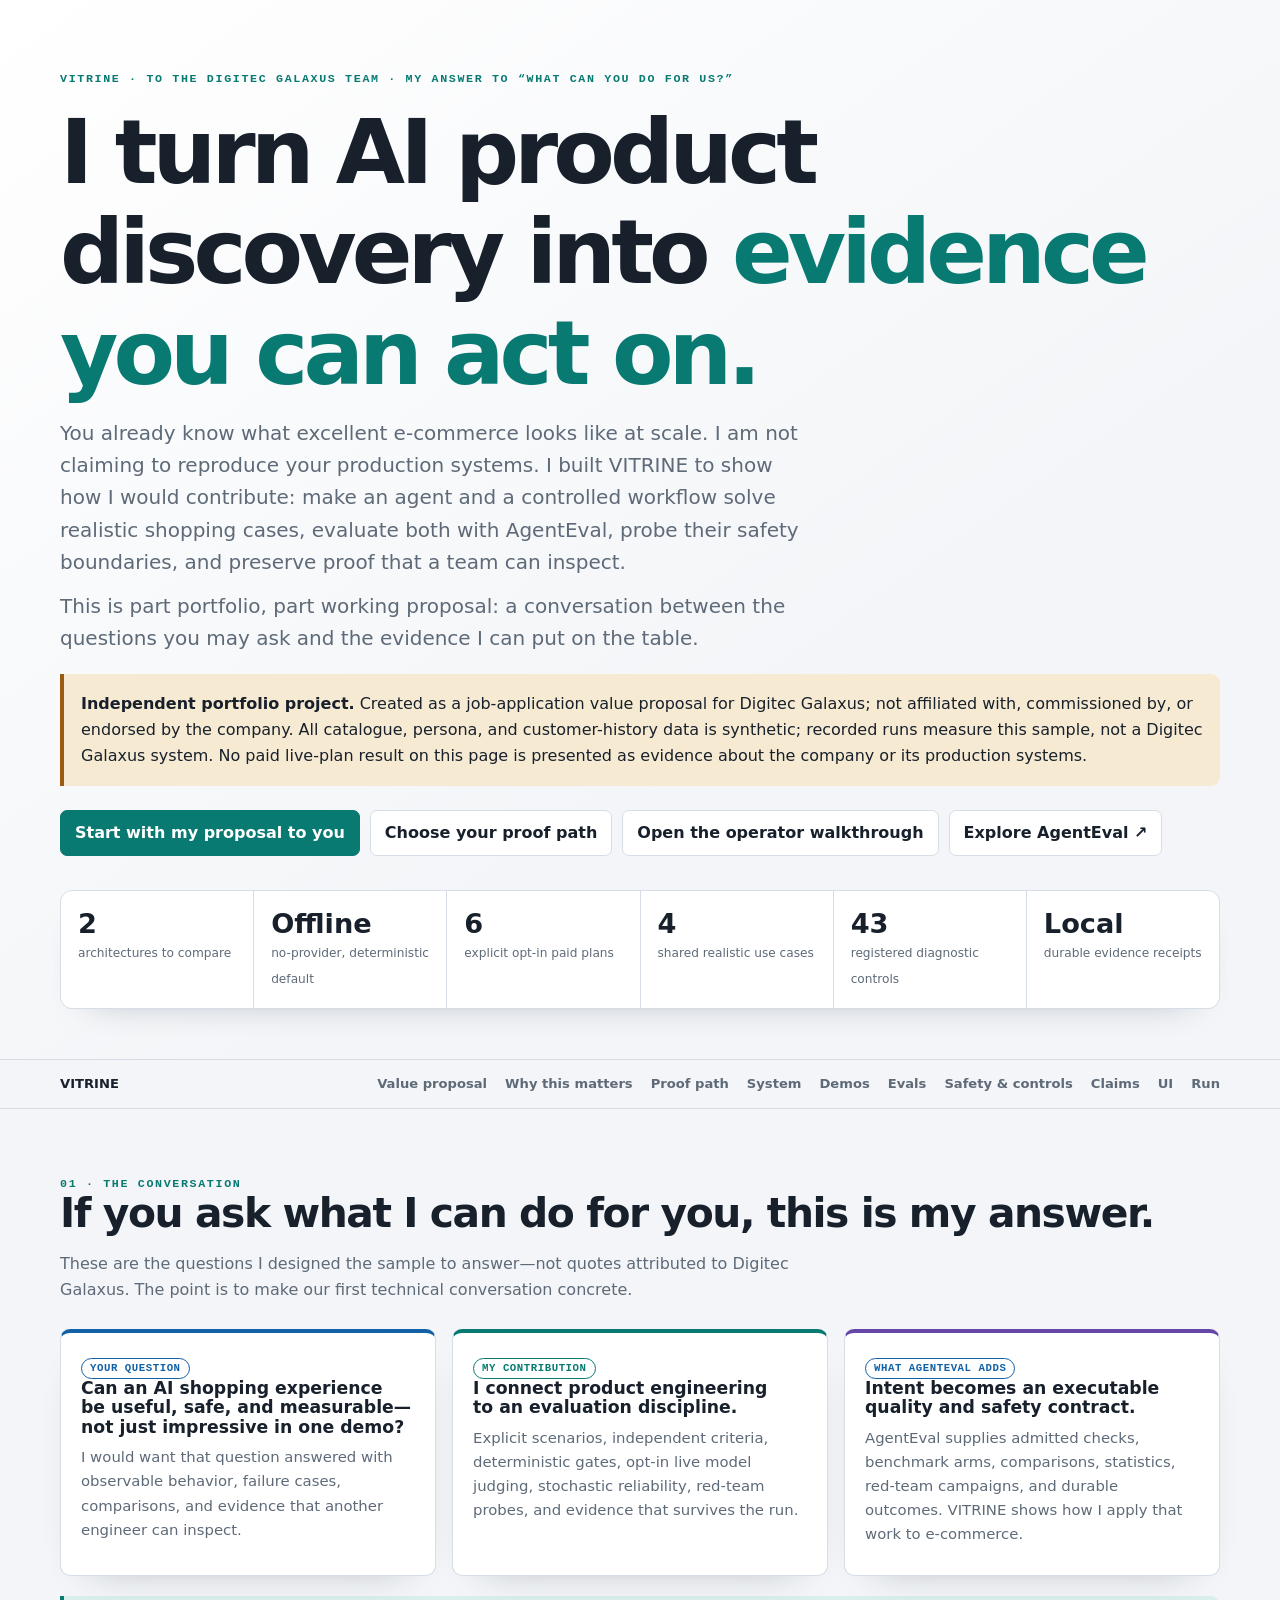
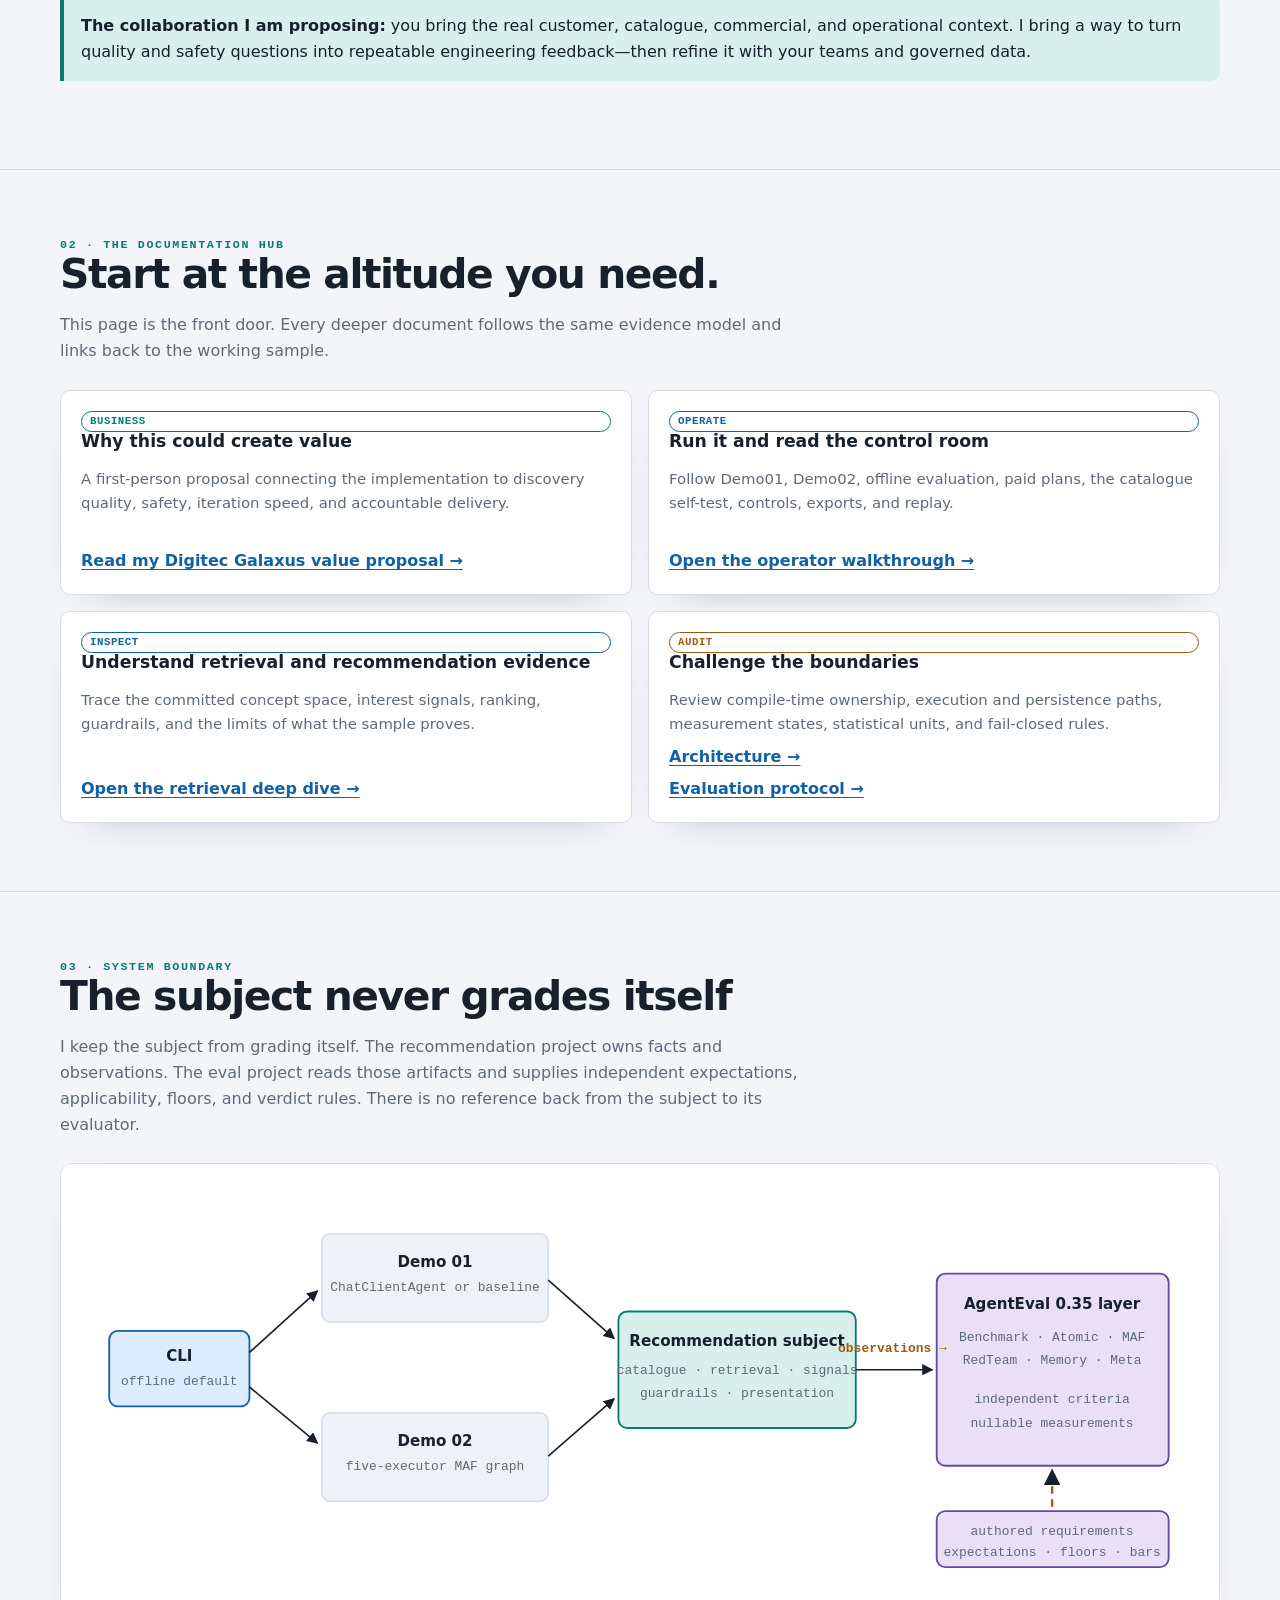
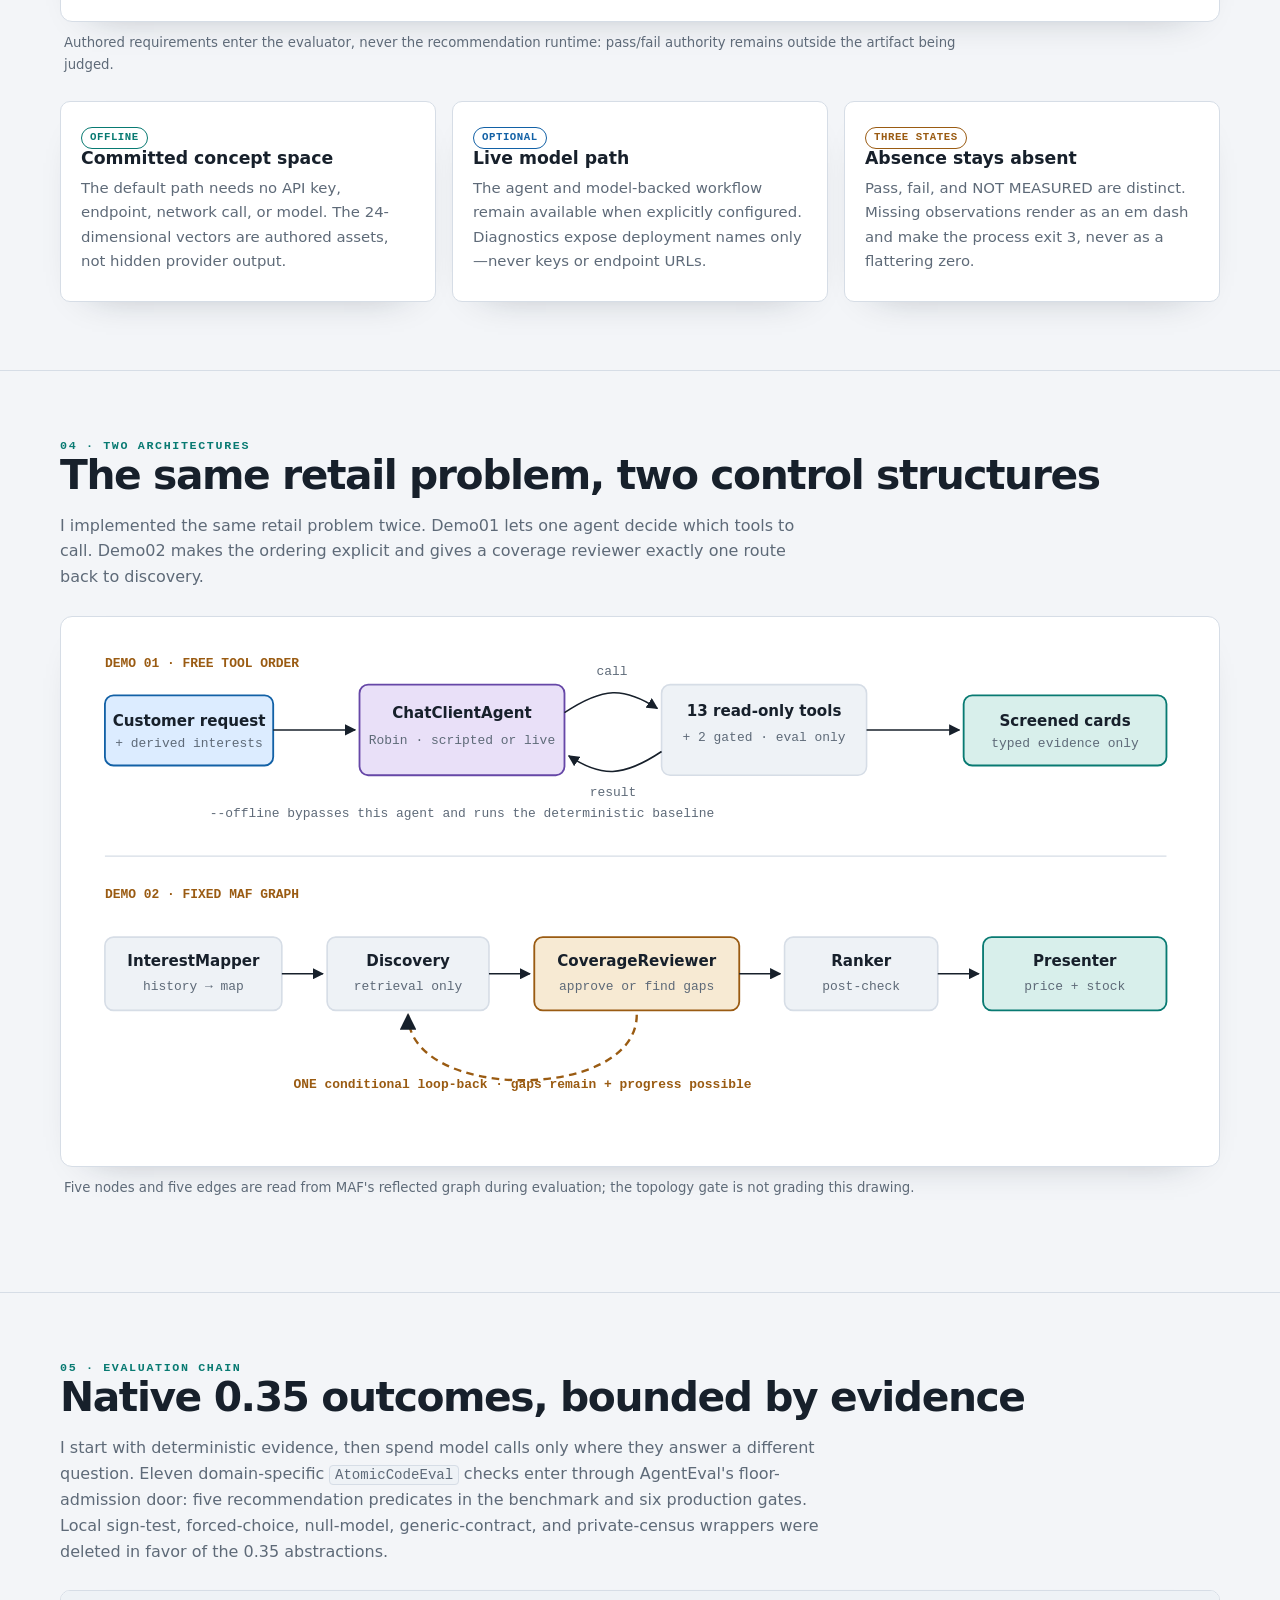
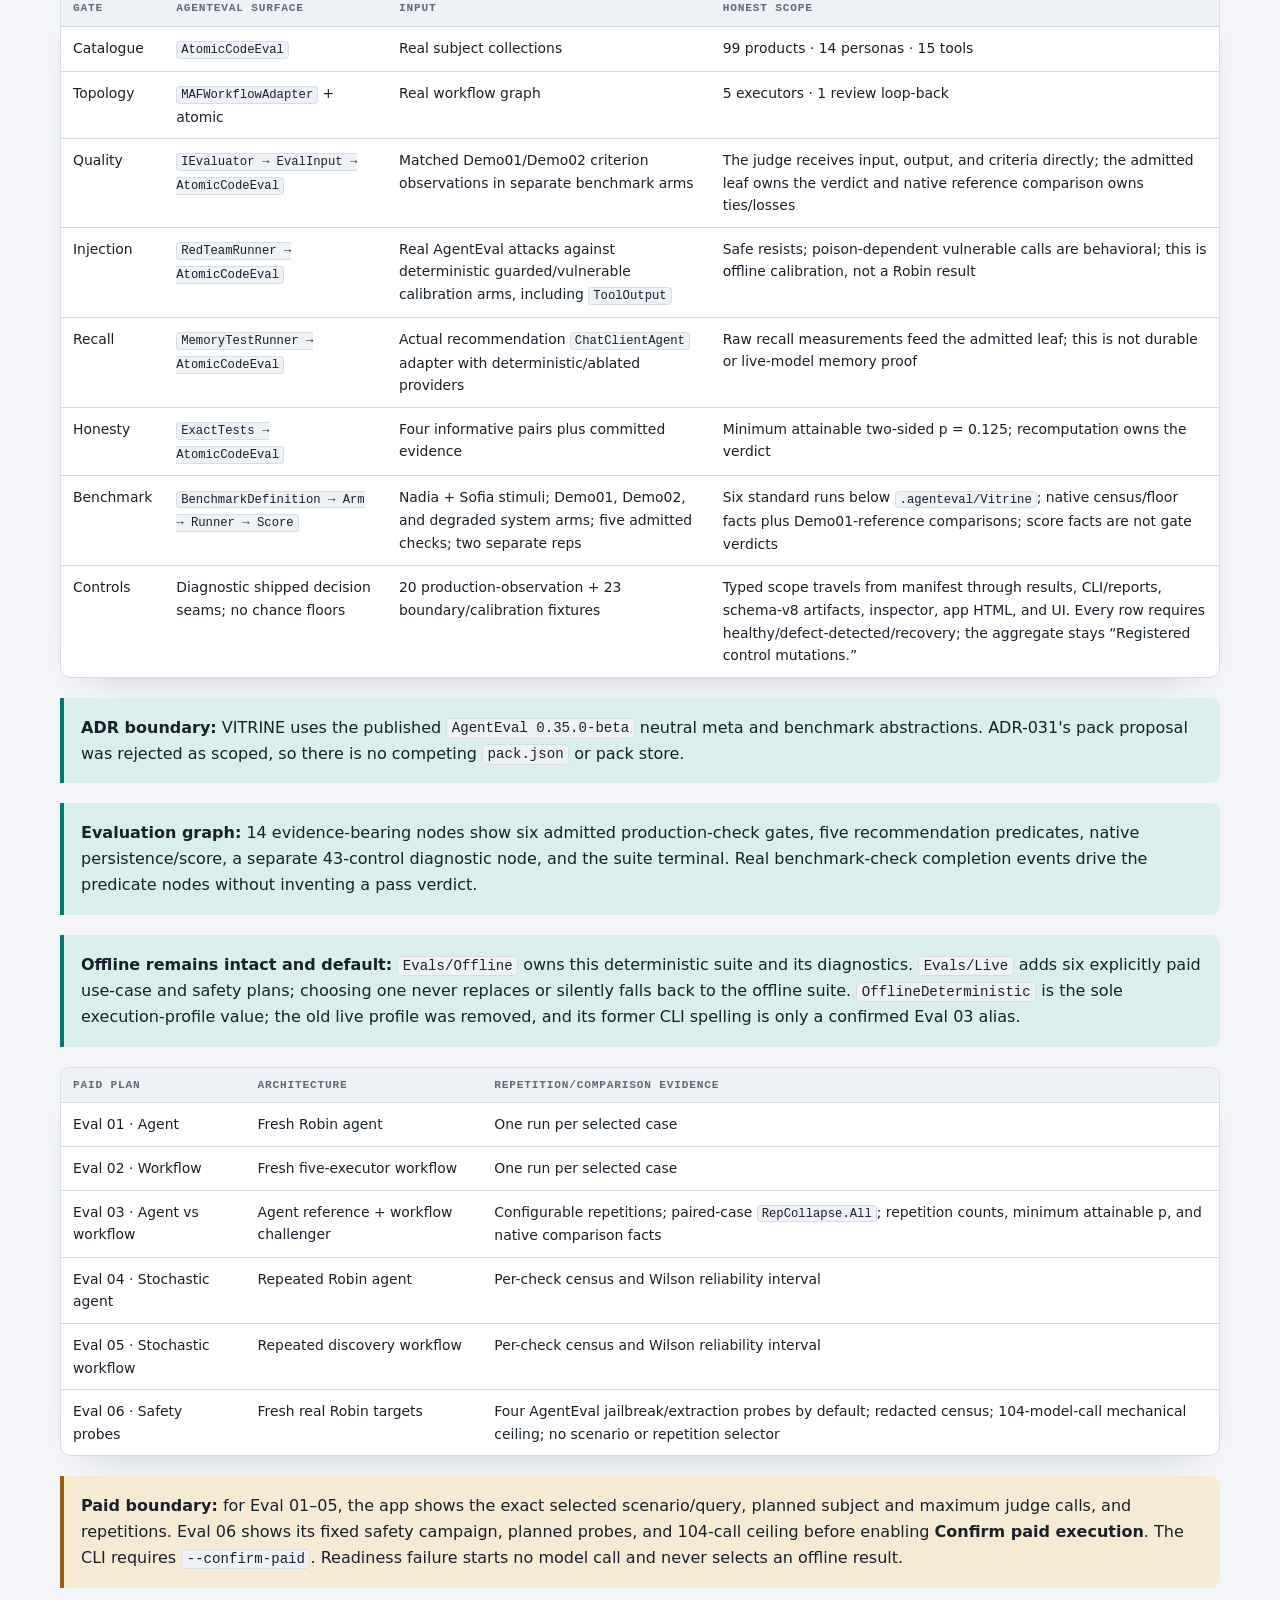
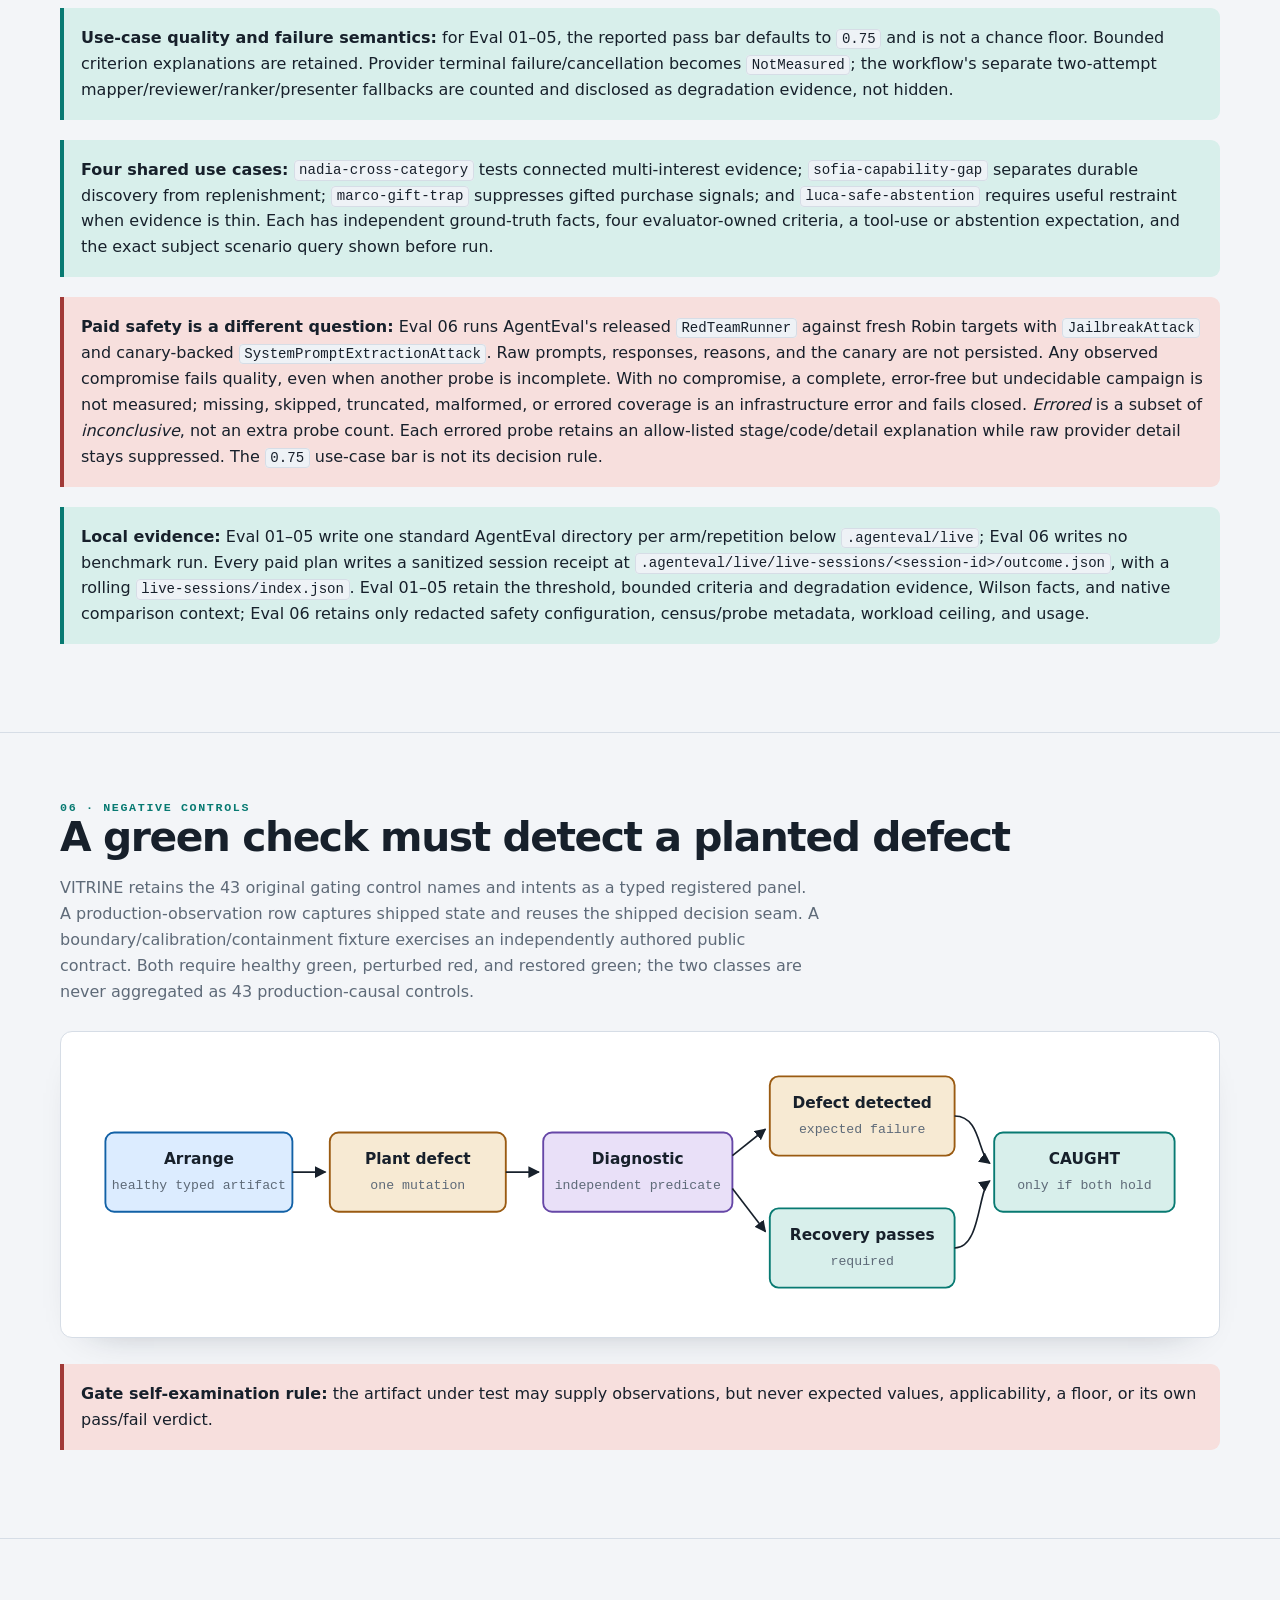
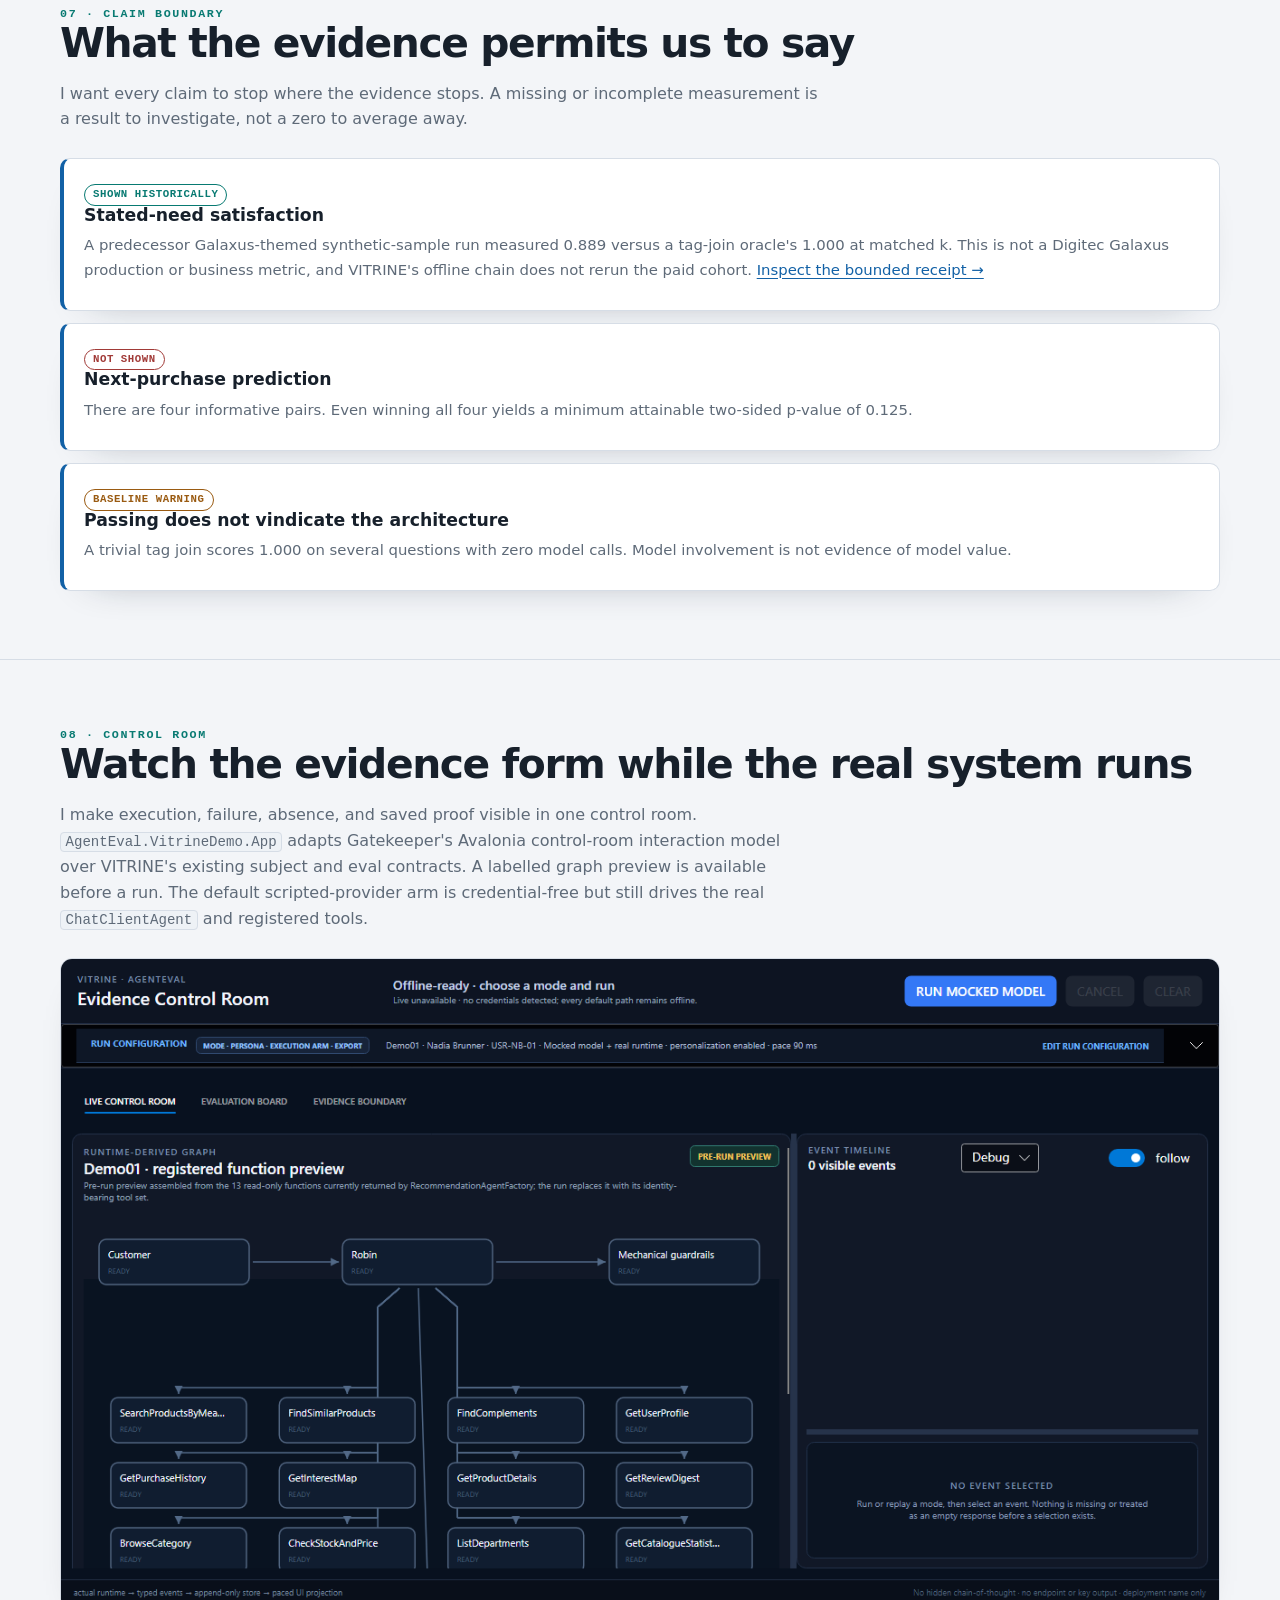
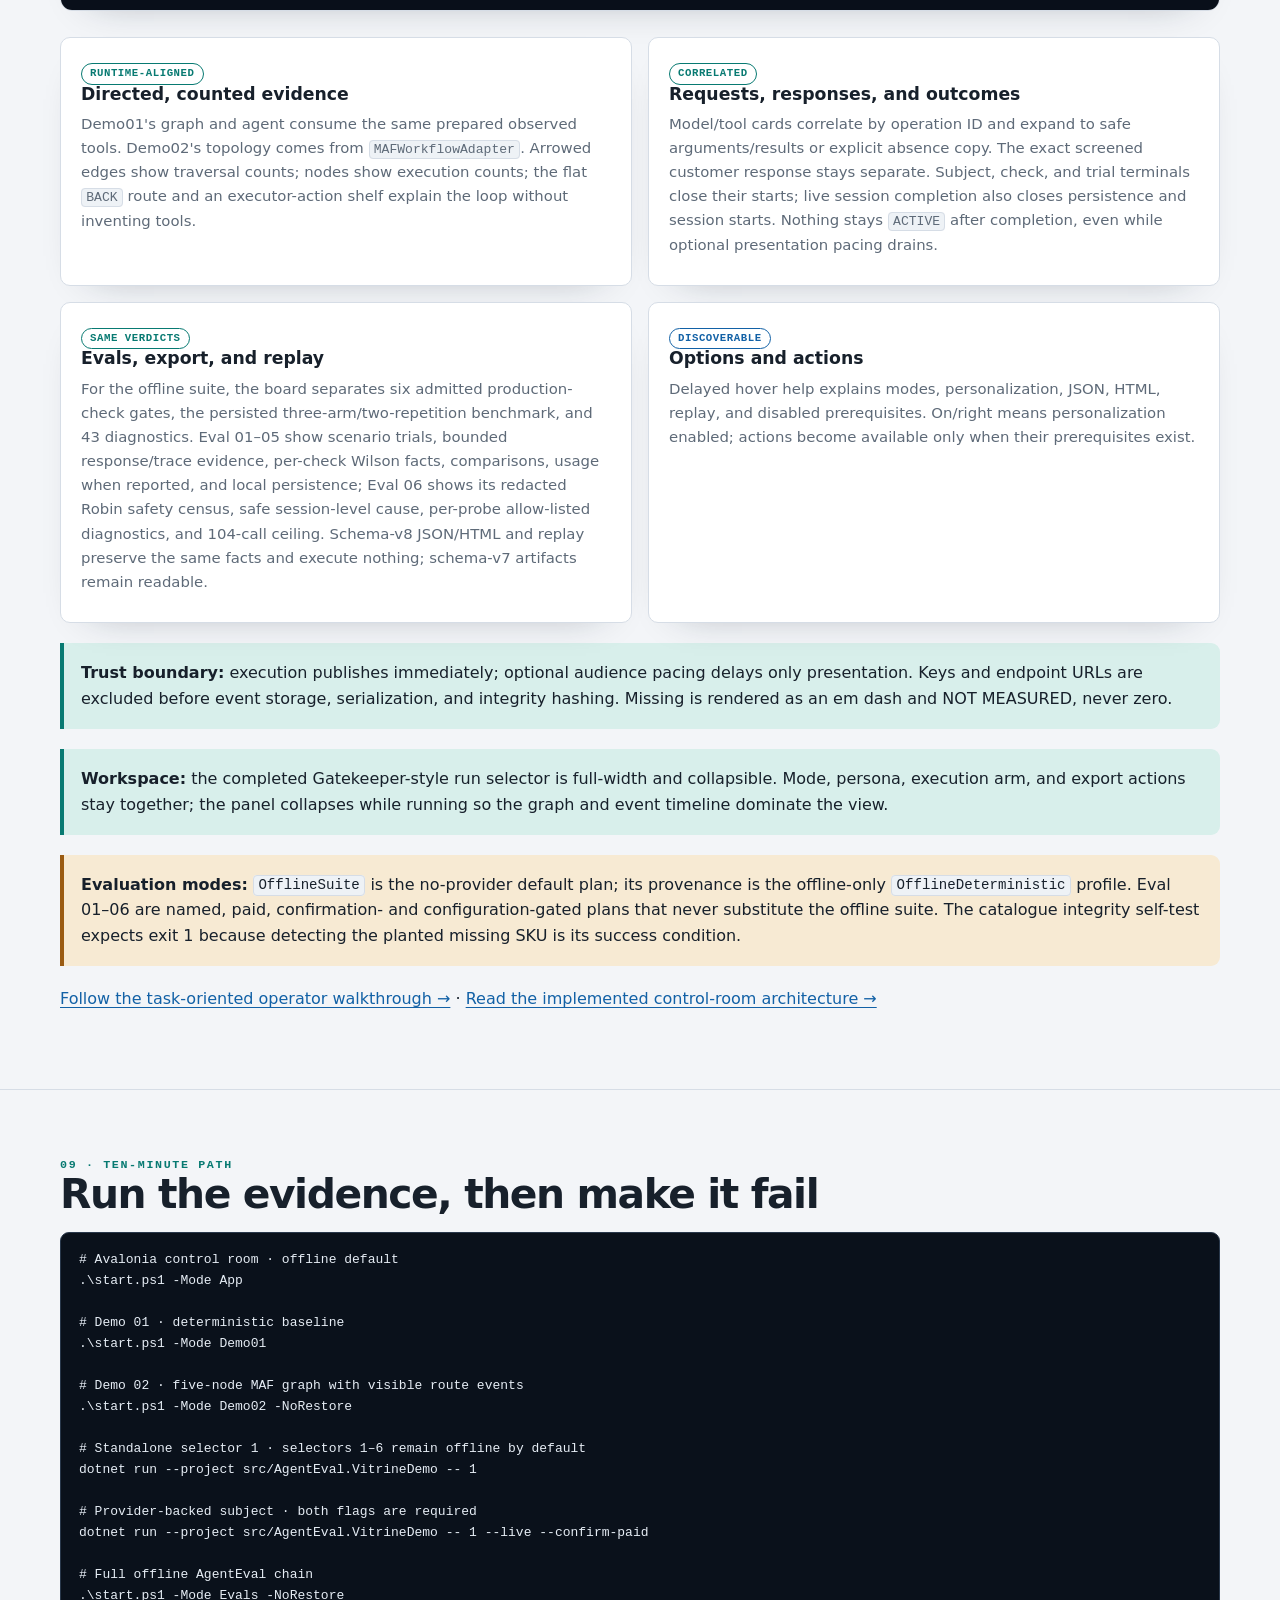
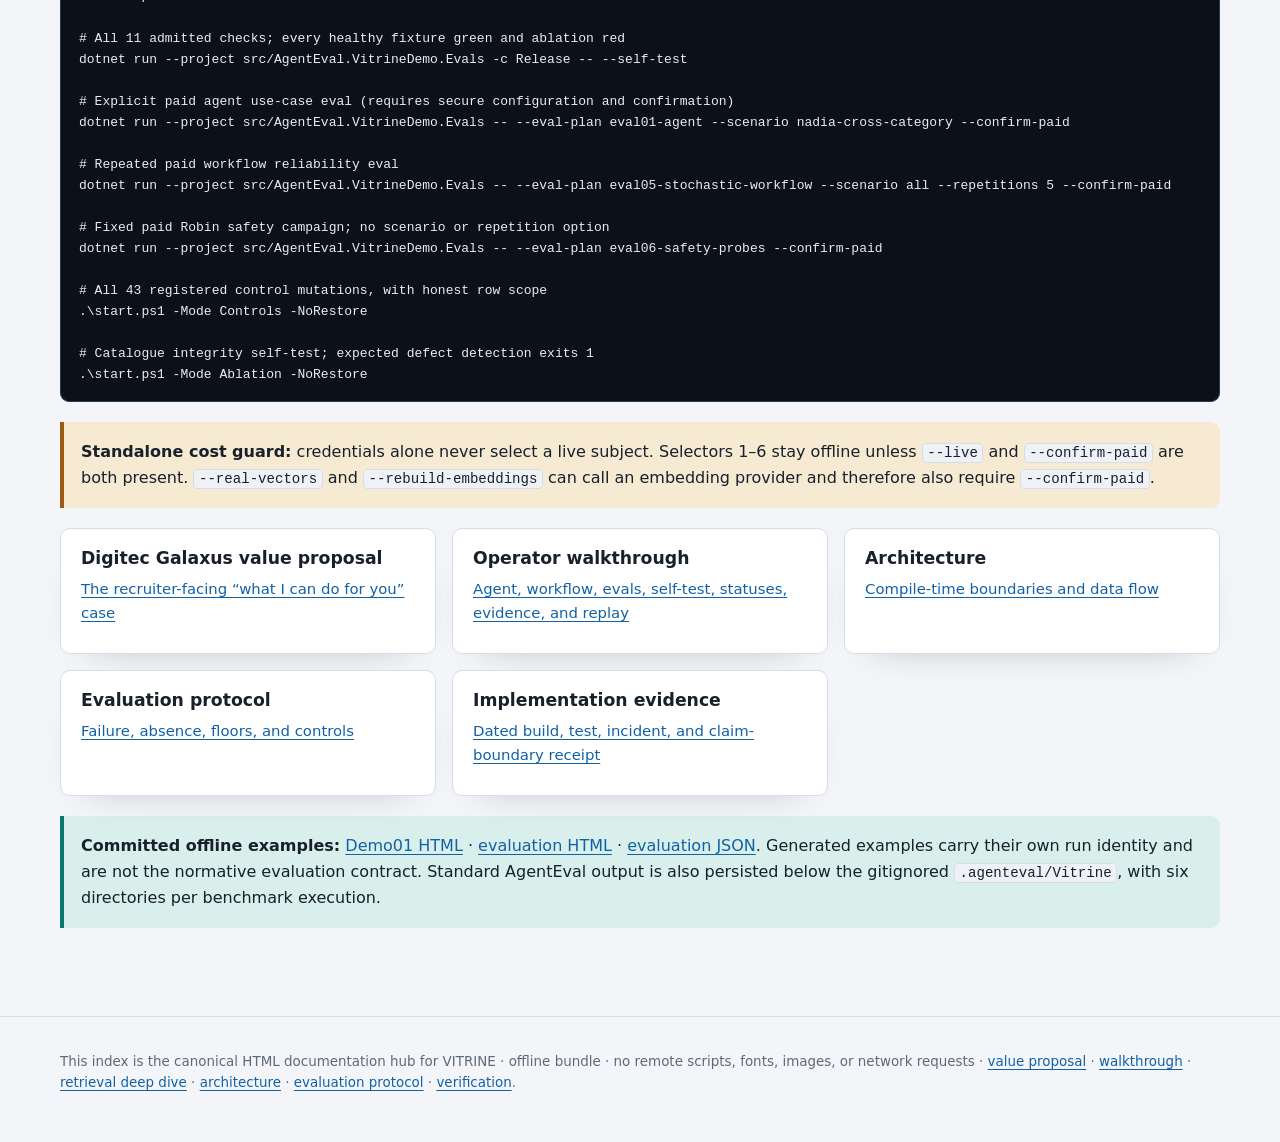
==== docs/index.html @ ef1398a2 "Initial public release: VITRINE" ====
<!doctype html>
<!-- SPDX-License-Identifier: MIT -->
<html lang="en">
<head>
  <meta charset="utf-8">
  <meta name="viewport" content="width=device-width, initial-scale=1">
  <meta name="color-scheme" content="light dark">
  <meta name="description" content="VITRINE is my independent Digitec Galaxus job-application sample: a realistic synthetic e-commerce system that uses AgentEval to make AI quality, safety, reliability, and evidence inspectable.">
  <link rel="canonical" href="https://joslat.github.io/Vitrine/">
  <meta property="og:type" content="website">
  <meta property="og:title" content="VITRINE · What I can build and prove for Digitec Galaxus">
  <meta property="og:description" content="A realistic synthetic e-commerce system that uses AgentEval to make AI quality, safety, reliability, and evidence inspectable.">
  <meta property="og:url" content="https://joslat.github.io/Vitrine/">
  <meta property="og:image" content="https://joslat.github.io/Vitrine/images/vitrine-control-room.png">
  <meta property="og:image:alt" content="VITRINE control room showing an inspectable agent and workflow evaluation graph">
  <meta name="twitter:card" content="summary_large_image">
  <meta name="twitter:title" content="VITRINE · What I can build and prove for Digitec Galaxus">
  <meta name="twitter:description" content="AgentEval-powered quality, reliability, and safety evidence for a synthetic e-commerce AI system.">
  <meta name="twitter:image" content="https://joslat.github.io/Vitrine/images/vitrine-control-room.png">
  <title>VITRINE · What I can build and prove for Digitec Galaxus</title>
  <style>
    :root {
      --paper:#f3f5f8; --surface:#fff; --surface-2:#eef2f6; --ink:#17202b; --muted:#5e6a78;
      --line:#d6dde6; --blue:#1261a6; --blue-soft:#dcecff; --teal:#087a72; --teal-soft:#d8efeb;
      --amber:#9a5b12; --amber-soft:#f7ead3; --red:#a13a37; --red-soft:#f7dfdd;
      --violet:#6647a7; --violet-soft:#e9e0f8; --shadow:0 16px 40px -32px rgba(16,28,44,.45);
    }
    @media (prefers-color-scheme:dark) {
      :root {
        --paper:#0b1119; --surface:#121b27; --surface-2:#182433; --ink:#edf3fa; --muted:#9aa9bb;
        --line:#29394d; --blue:#75baff; --blue-soft:#123255; --teal:#64d4c7; --teal-soft:#123a38;
        --amber:#f1bd73; --amber-soft:#3d2b14; --red:#ff918a; --red-soft:#44201f;
        --violet:#c2a5ff; --violet-soft:#30234a; --shadow:0 18px 42px -30px rgba(0,0,0,.85);
      }
    }
    * { box-sizing:border-box }
    html { scroll-behavior:smooth }
    body { margin:0; background:var(--paper); color:var(--ink); font:16px/1.62 system-ui,-apple-system,"Segoe UI",sans-serif }
    a { color:var(--blue); text-underline-offset:3px }
    code,.mono { font-family:ui-monospace,"Cascadia Mono",Consolas,monospace }
    code { background:var(--surface-2); border:1px solid var(--line); border-radius:4px; padding:.08em .32em; font-size:.88em }
    .skip { position:absolute; left:-9999px; top:8px; background:var(--surface); padding:8px 12px; z-index:100 }
    .skip:focus { left:8px }
    .wrap { width:min(1160px,calc(100% - 36px)); margin-inline:auto }
    .hero { padding:72px 0 50px; border-bottom:1px solid var(--line); background:linear-gradient(145deg,var(--surface),var(--paper) 65%) }
    .eyebrow { color:var(--teal); font:700 .73rem/1.2 ui-monospace,Consolas,monospace; letter-spacing:.14em; text-transform:uppercase }
    h1,h2,h3 { line-height:1.12; text-wrap:balance }
    h1 { font-size:clamp(2.6rem,7vw,5.6rem); letter-spacing:-.055em; margin:.18em 0 .15em }
    h1 span { color:var(--teal) }
    h2 { font-size:clamp(1.7rem,3.5vw,2.55rem); letter-spacing:-.035em; margin:0 0 14px }
    h3 { font-size:1.08rem; margin:0 0 7px }
    p { margin:.55em 0 }
    .lead { max-width:760px; color:var(--muted); font-size:clamp(1.05rem,2vw,1.25rem) }
    .hero-actions { display:flex; flex-wrap:wrap; gap:10px; margin-top:24px }
    .button { display:inline-flex; align-items:center; gap:8px; padding:9px 14px; border:1px solid var(--line); border-radius:7px; background:var(--surface); color:var(--ink); text-decoration:none; font-weight:650; box-shadow:var(--shadow) }
    .button.primary { background:var(--teal); border-color:var(--teal); color:#fff }
    nav { position:sticky; top:0; z-index:20; border-bottom:1px solid var(--line); background:color-mix(in srgb,var(--paper) 90%,transparent); backdrop-filter:blur(12px) }
    nav .wrap { display:flex; gap:18px; align-items:center; min-height:48px; overflow-x:auto; white-space:nowrap }
    nav a { color:var(--muted); text-decoration:none; font-size:.82rem; font-weight:700 }
    nav a:first-child { color:var(--ink); margin-right:auto }
    main section { padding:68px 0; scroll-margin-top:52px }
    main section + section { border-top:1px solid var(--line) }
    .section-lead { color:var(--muted); max-width:760px; margin-bottom:26px }
    .facts { display:grid; grid-template-columns:repeat(auto-fit,minmax(145px,1fr)); gap:1px; border:1px solid var(--line); background:var(--line); border-radius:12px; overflow:hidden; margin-top:34px; box-shadow:var(--shadow) }
    .fact { background:var(--surface); padding:17px }
    .fact b { display:block; font-size:1.7rem; line-height:1.15; font-variant-numeric:tabular-nums }
    .fact span { color:var(--muted); font-size:.76rem }
    .grid2 { display:grid; grid-template-columns:repeat(2,minmax(0,1fr)); gap:16px }
    .grid3 { display:grid; grid-template-columns:repeat(3,minmax(0,1fr)); gap:16px }
    .card { padding:20px; background:var(--surface); border:1px solid var(--line); border-radius:10px; box-shadow:var(--shadow) }
    .card p { color:var(--muted); font-size:.93rem }
    .tag { display:inline-block; border:1px solid currentColor; border-radius:999px; padding:2px 8px; font:700 .67rem/1.45 ui-monospace,Consolas,monospace; letter-spacing:.05em; text-transform:uppercase }
    .tag.ok { color:var(--teal) } .tag.info { color:var(--blue) } .tag.warn { color:var(--amber) } .tag.no { color:var(--red) }
    figure { margin:26px 0 }
    .diagram { overflow-x:auto; padding:18px; background:var(--surface); border:1px solid var(--line); border-radius:12px; box-shadow:var(--shadow) }
    .screenshot { display:block; width:100%; height:auto; border:1px solid var(--line); border-radius:12px; box-shadow:var(--shadow) }
    svg { display:block; min-width:720px; width:100%; height:auto; color:var(--ink) }
    .node { fill:var(--surface-2); stroke:var(--line); stroke-width:1.5 }
    .node-blue { fill:var(--blue-soft); stroke:var(--blue); stroke-width:1.7 }
    .node-teal { fill:var(--teal-soft); stroke:var(--teal); stroke-width:1.7 }
    .node-amber { fill:var(--amber-soft); stroke:var(--amber); stroke-width:1.7 }
    .node-violet { fill:var(--violet-soft); stroke:var(--violet); stroke-width:1.7 }
    .edge { stroke:currentColor; stroke-width:1.5; fill:none }
    .edge-loop { stroke:var(--amber); stroke-width:2.2; stroke-dasharray:7 5; fill:none }
    .svg-title { fill:currentColor; font:650 14px system-ui,sans-serif }
    .svg-sub { fill:var(--muted); font:12px ui-monospace,Consolas,monospace }
    .svg-label { fill:var(--amber); font:700 12px ui-monospace,Consolas,monospace }
    figcaption { color:var(--muted); font-size:.83rem; margin:10px 4px 0; max-width:900px }
    .callout { border-left:4px solid var(--teal); border-radius:0 9px 9px 0; background:var(--teal-soft); padding:13px 17px; margin:20px 0 }
    .callout.warn { border-color:var(--amber); background:var(--amber-soft) }
    .callout.danger { border-color:var(--red); background:var(--red-soft) }
    .callout p { margin:.25em 0 }
    .table-wrap { overflow-x:auto; border:1px solid var(--line); border-radius:10px; background:var(--surface); box-shadow:var(--shadow) }
    table { width:100%; border-collapse:collapse; min-width:760px; font-size:.87rem }
    th,td { text-align:left; vertical-align:top; padding:10px 12px; border-bottom:1px solid var(--line) }
    th { background:var(--surface-2); color:var(--muted); font:700 .7rem/1.3 ui-monospace,Consolas,monospace; letter-spacing:.07em; text-transform:uppercase }
    tr:last-child td { border-bottom:0 }
    pre { overflow-x:auto; background:#0a111b; color:#e6edf5; padding:16px 18px; border-radius:9px; font:13px/1.62 ui-monospace,"Cascadia Mono",Consolas,monospace; border:1px solid #29384b }
    .honesty { display:grid; gap:12px; margin-top:22px }
    .honesty .card { border-left:4px solid var(--blue) }
    .conversation .card { min-height:190px }
    .conversation .card:nth-child(1) { border-top:4px solid var(--blue) }
    .conversation .card:nth-child(2) { border-top:4px solid var(--teal) }
    .conversation .card:nth-child(3) { border-top:4px solid var(--violet) }
    .route-card { display:flex; flex-direction:column; min-height:205px }
    .route-card a { font-weight:700; margin-top:6px }
    .route-card p + a { margin-top:auto }
    footer { padding:34px 0 60px; border-top:1px solid var(--line); color:var(--muted); font-size:.84rem }
    :focus-visible { outline:3px solid var(--blue); outline-offset:3px }
    @media (max-width:800px) { .grid2,.grid3 { grid-template-columns:1fr } .hero { padding-top:48px } .wrap { width:min(100% - 24px,1160px) } }
    @media (prefers-reduced-motion:reduce) { html { scroll-behavior:auto } }
    @media print { nav,.hero-actions { display:none } body { background:#fff;color:#111 } .card,.diagram,.facts { box-shadow:none } main section { break-inside:avoid } }
  </style>
</head>
<body>
<a class="skip" href="#content">Skip to content</a>

<header class="hero">
  <div class="wrap">
    <div class="eyebrow">VITRINE · To the Digitec Galaxus team · my answer to “what can you do for us?”</div>
    <h1>I turn AI product discovery into <span>evidence you can act on.</span></h1>
    <p class="lead">You already know what excellent e-commerce looks like at scale. I am not
      claiming to reproduce your production systems. I built VITRINE to show how I would
      contribute: make an agent and a controlled workflow solve realistic shopping cases,
      evaluate both with AgentEval, probe their safety boundaries, and preserve proof that a team
      can inspect.</p>
    <p class="lead">This is part portfolio, part working proposal: a conversation between the
      questions you may ask and the evidence I can put on the table.</p>
    <div class="callout warn"><p><strong>Independent portfolio project.</strong> Created as a job-application value
      proposal for Digitec Galaxus; not affiliated with, commissioned by, or endorsed by the
      company. All catalogue, persona, and customer-history data is synthetic; recorded runs
      measure this sample, not a Digitec Galaxus system. No paid live-plan result on this page is
      presented as evidence about the company or its production systems.</p></div>
    <div class="hero-actions">
      <a class="button primary" href="Vitrine-Digitec-Galaxus-Value-Proposal.html">Start with my proposal to you</a>
      <a class="button" href="#proof-path">Choose your proof path</a>
      <a class="button" href="Vitrine-Walkthrough.html">Open the operator walkthrough</a>
      <a class="button" href="https://github.com/AgentEvalHQ/AgentEval">Explore AgentEval ↗</a>
    </div>
    <div class="facts" aria-label="VITRINE facts">
      <div class="fact"><b>2</b><span>architectures to compare</span></div>
      <div class="fact"><b>Offline</b><span>no-provider, deterministic default</span></div>
      <div class="fact"><b>6</b><span>explicit opt-in paid plans</span></div>
      <div class="fact"><b>4</b><span>shared realistic use cases</span></div>
      <div class="fact"><b>43</b><span>registered diagnostic controls</span></div>
      <div class="fact"><b>Local</b><span>durable evidence receipts</span></div>
    </div>
  </div>
</header>

<nav aria-label="Page sections">
  <div class="wrap">
    <a href="#content">VITRINE</a>
    <a href="Vitrine-Digitec-Galaxus-Value-Proposal.html">Value proposal</a>
    <a href="#conversation">Why this matters</a>
    <a href="#proof-path">Proof path</a>
    <a href="#system">System</a>
    <a href="#demos">Demos</a>
    <a href="#evals">Evals</a>
    <a href="#controls">Safety &amp; controls</a>
    <a href="#honesty">Claims</a>
    <a href="#ui">UI</a>
    <a href="#run">Run</a>
  </div>
</nav>

<main id="content">
  <section id="conversation">
    <div class="wrap">
      <div class="eyebrow">01 · The conversation</div>
      <h2>If you ask what I can do for you, this is my answer.</h2>
      <p class="section-lead">These are the questions I designed the sample to answer—not quotes
        attributed to Digitec Galaxus. The point is to make our first technical conversation
        concrete.</p>
      <div class="grid3 conversation">
        <article class="card"><span class="tag info">Your question</span><h3>Can an AI shopping
          experience be useful, safe, and measurable—not just impressive in one demo?</h3><p>I
          would want that question answered with observable behavior, failure cases, comparisons,
          and evidence that another engineer can inspect.</p></article>
        <article class="card"><span class="tag ok">My contribution</span><h3>I connect product
          engineering to an evaluation discipline.</h3><p>Explicit scenarios, independent
          criteria, deterministic gates, opt-in live model judging, stochastic reliability,
          red-team probes, and evidence that survives the run.</p></article>
        <article class="card"><span class="tag info">What AgentEval adds</span><h3>Intent becomes an
          executable quality and safety contract.</h3><p>AgentEval supplies admitted checks,
          benchmark arms, comparisons, statistics, red-team campaigns, and durable outcomes.
          VITRINE shows how I apply that work to e-commerce.</p></article>
      </div>
      <div class="callout"><p><strong>The collaboration I am proposing:</strong> you bring the real
        customer, catalogue, commercial, and operational context. I bring a way to turn quality
        and safety questions into repeatable engineering feedback—then refine it with your teams
        and governed data.</p></div>
    </div>
  </section>

  <section id="proof-path">
    <div class="wrap">
      <div class="eyebrow">02 · The documentation hub</div>
      <h2>Start at the altitude you need.</h2>
      <p class="section-lead">This page is the front door. Every deeper document follows the same
        evidence model and links back to the working sample.</p>
      <div class="grid2">
        <article class="card route-card"><span class="tag ok">Business</span><h3>Why this could
          create value</h3><p>A first-person proposal connecting the implementation to discovery
          quality, safety, iteration speed, and accountable delivery.</p><a href="Vitrine-Digitec-Galaxus-Value-Proposal.html">Read my Digitec Galaxus value proposal →</a></article>
        <article class="card route-card"><span class="tag info">Operate</span><h3>Run it and read
          the control room</h3><p>Follow Demo01, Demo02, offline evaluation, paid plans, the
          catalogue self-test, controls, exports, and replay.</p><a href="Vitrine-Walkthrough.html">Open the operator walkthrough →</a></article>
        <article class="card route-card"><span class="tag info">Inspect</span><h3>Understand
          retrieval and recommendation evidence</h3><p>Trace the committed concept space,
          interest signals, ranking, guardrails, and the limits of what the sample proves.</p><a href="Vitrine-Retrieval-Deep-Dive.html">Open the retrieval deep dive →</a></article>
        <article class="card route-card"><span class="tag warn">Audit</span><h3>Challenge the
          boundaries</h3><p>Review compile-time ownership, execution and persistence paths,
          measurement states, statistical units, and fail-closed rules.</p><a href="Vitrine-Architecture.html">Architecture →</a><a href="Vitrine-Evaluation-Protocol.html">Evaluation protocol →</a></article>
      </div>
    </div>
  </section>

  <section id="system">
    <div class="wrap">
      <div class="eyebrow">03 · System boundary</div>
      <h2>The subject never grades itself</h2>
      <p class="section-lead">I keep the subject from grading itself. The recommendation project owns facts and observations. The eval
        project reads those artifacts and supplies independent expectations, applicability,
        floors, and verdict rules. There is no reference back from the subject to its evaluator.</p>

      <figure>
        <div class="diagram">
          <svg viewBox="0 0 1040 390" role="img" aria-labelledby="system-title system-desc">
            <title id="system-title">VITRINE subject and evaluation boundary</title>
            <desc id="system-desc">The CLI invokes either the single agent or the workflow. Both use the catalogue, retrieval, and guardrails. The evaluation project observes the subject through AgentEval libraries, while independent criteria flow only into the evaluator.</desc>
            <defs><marker id="arrow-s" viewBox="0 0 10 10" refX="9" refY="5" markerWidth="7" markerHeight="7" orient="auto-start-reverse"><path d="M0 0L10 5L0 10z" fill="currentColor"/></marker></defs>
            <rect class="node-blue" x="28" y="138" width="130" height="70" rx="8"/><text class="svg-title" x="93" y="166" text-anchor="middle">CLI</text><text class="svg-sub" x="93" y="188" text-anchor="middle">offline default</text>
            <rect class="node" x="225" y="48" width="210" height="82" rx="8"/><text class="svg-title" x="330" y="79" text-anchor="middle">Demo 01</text><text class="svg-sub" x="330" y="101" text-anchor="middle">ChatClientAgent or baseline</text>
            <rect class="node" x="225" y="214" width="210" height="82" rx="8"/><text class="svg-title" x="330" y="245" text-anchor="middle">Demo 02</text><text class="svg-sub" x="330" y="267" text-anchor="middle">five-executor MAF graph</text>
            <rect class="node-teal" x="500" y="120" width="220" height="108" rx="8"/><text class="svg-title" x="610" y="152" text-anchor="middle">Recommendation subject</text><text class="svg-sub" x="610" y="178" text-anchor="middle">catalogue · retrieval · signals</text><text class="svg-sub" x="610" y="199" text-anchor="middle">guardrails · presentation</text>
            <rect class="node-violet" x="795" y="85" width="215" height="178" rx="8"/><text class="svg-title" x="902" y="118" text-anchor="middle">AgentEval 0.35 layer</text><text class="svg-sub" x="902" y="147" text-anchor="middle">Benchmark · Atomic · MAF</text><text class="svg-sub" x="902" y="169" text-anchor="middle">RedTeam · Memory · Meta</text><text class="svg-sub" x="902" y="205" text-anchor="middle">independent criteria</text><text class="svg-sub" x="902" y="227" text-anchor="middle">nullable measurements</text>
            <path class="edge" d="M158 158L221 101" marker-end="url(#arrow-s)"/><path class="edge" d="M158 190L221 242" marker-end="url(#arrow-s)"/>
            <path class="edge" d="M435 91L496 145" marker-end="url(#arrow-s)"/><path class="edge" d="M435 254L496 201" marker-end="url(#arrow-s)"/>
            <path class="edge" d="M720 174L791 174" marker-end="url(#arrow-s)"/>
            <text class="svg-label" x="754" y="158" text-anchor="middle">observations →</text>
            <rect class="node-violet" x="795" y="305" width="215" height="52" rx="8"/><text class="svg-sub" x="902" y="327" text-anchor="middle">authored requirements</text><text class="svg-sub" x="902" y="347" text-anchor="middle">expectations · floors · bars</text>
            <path class="edge-loop" d="M902 301L902 267" marker-end="url(#arrow-s)"/>
          </svg>
        </div>
        <figcaption>Authored requirements enter the evaluator, never the recommendation runtime:
          pass/fail authority remains outside the artifact being judged.</figcaption>
      </figure>

      <div class="grid3">
        <article class="card"><span class="tag ok">Offline</span><h3>Committed concept space</h3><p>The default path needs no API key, endpoint, network call, or model. The 24-dimensional vectors are authored assets, not hidden provider output.</p></article>
        <article class="card"><span class="tag info">Optional</span><h3>Live model path</h3><p>The agent and model-backed workflow remain available when explicitly configured. Diagnostics expose deployment names only—never keys or endpoint URLs.</p></article>
        <article class="card"><span class="tag warn">Three states</span><h3>Absence stays absent</h3><p>Pass, fail, and NOT MEASURED are distinct. Missing observations render as an em dash and make the process exit 3, never as a flattering zero.</p></article>
      </div>
    </div>
  </section>

  <section id="demos">
    <div class="wrap">
      <div class="eyebrow">04 · Two architectures</div>
      <h2>The same retail problem, two control structures</h2>
      <p class="section-lead">I implemented the same retail problem twice. Demo01 lets one agent decide which tools to call. Demo02 makes the
        ordering explicit and gives a coverage reviewer exactly one route back to discovery.</p>

      <figure>
        <div class="diagram">
          <svg viewBox="0 0 1040 475" role="img" aria-labelledby="demos-title demos-desc">
            <title id="demos-title">Single-agent and workflow architectures</title>
            <desc id="demos-desc">Demo 1 has one ChatClientAgent registered with thirteen read-only tools before guardrails screen recommendations; two approval-gated commit tools exist only in the evaluation configuration. Demo 2 has five executors with one conditional edge from CoverageReviewer back to Discovery.</desc>
            <defs><marker id="arrow-d" viewBox="0 0 10 10" refX="9" refY="5" markerWidth="7" markerHeight="7" orient="auto-start-reverse"><path d="M0 0L10 5L0 10z" fill="currentColor"/></marker></defs>
            <text class="svg-label" x="24" y="30">DEMO 01 · FREE TOOL ORDER</text>
            <rect class="node-blue" x="24" y="56" width="156" height="65" rx="8"/><text class="svg-title" x="102" y="84" text-anchor="middle">Customer request</text><text class="svg-sub" x="102" y="104" text-anchor="middle">+ derived interests</text>
            <rect class="node-violet" x="260" y="46" width="190" height="84" rx="8"/><text class="svg-title" x="355" y="77" text-anchor="middle">ChatClientAgent</text><text class="svg-sub" x="355" y="101" text-anchor="middle">Robin · scripted or live</text>
            <rect class="node" x="540" y="46" width="190" height="84" rx="8"/><text class="svg-title" x="635" y="75" text-anchor="middle">13 read-only tools</text><text class="svg-sub" x="635" y="98" text-anchor="middle">+ 2 gated · eval only</text>
            <rect class="node-teal" x="820" y="56" width="188" height="65" rx="8"/><text class="svg-title" x="914" y="84" text-anchor="middle">Screened cards</text><text class="svg-sub" x="914" y="104" text-anchor="middle">typed evidence only</text>
            <path class="edge" d="M180 88L256 88" marker-end="url(#arrow-d)"/><path class="edge" d="M450 72C486 48 505 48 536 68" marker-end="url(#arrow-d)"/><path class="edge" d="M540 108C504 132 484 132 454 112" marker-end="url(#arrow-d)"/><path class="edge" d="M730 88L816 88" marker-end="url(#arrow-d)"/>
            <text class="svg-sub" x="494" y="37" text-anchor="middle">call</text><text class="svg-sub" x="495" y="149" text-anchor="middle">result</text>
            <text class="svg-sub" x="355" y="169" text-anchor="middle">--offline bypasses this agent and runs the deterministic baseline</text>
            <line x1="24" y1="205" x2="1008" y2="205" stroke="var(--line)"/>
            <text class="svg-label" x="24" y="244">DEMO 02 · FIXED MAF GRAPH</text>
            <g>
              <rect class="node" x="24" y="280" width="164" height="68" rx="8"/><text class="svg-title" x="106" y="307" text-anchor="middle">InterestMapper</text><text class="svg-sub" x="106" y="329" text-anchor="middle">history → map</text>
              <rect class="node" x="230" y="280" width="150" height="68" rx="8"/><text class="svg-title" x="305" y="307" text-anchor="middle">Discovery</text><text class="svg-sub" x="305" y="329" text-anchor="middle">retrieval only</text>
              <rect class="node-amber" x="422" y="280" width="190" height="68" rx="8"/><text class="svg-title" x="517" y="307" text-anchor="middle">CoverageReviewer</text><text class="svg-sub" x="517" y="329" text-anchor="middle">approve or find gaps</text>
              <rect class="node" x="654" y="280" width="142" height="68" rx="8"/><text class="svg-title" x="725" y="307" text-anchor="middle">Ranker</text><text class="svg-sub" x="725" y="329" text-anchor="middle">post-check</text>
              <rect class="node-teal" x="838" y="280" width="170" height="68" rx="8"/><text class="svg-title" x="923" y="307" text-anchor="middle">Presenter</text><text class="svg-sub" x="923" y="329" text-anchor="middle">price + stock</text>
            </g>
            <path class="edge" d="M188 314L226 314" marker-end="url(#arrow-d)"/><path class="edge" d="M380 314L418 314" marker-end="url(#arrow-d)"/><path class="edge" d="M612 314L650 314" marker-end="url(#arrow-d)"/><path class="edge" d="M796 314L834 314" marker-end="url(#arrow-d)"/>
            <path class="edge-loop" d="M517 352C517 433 305 433 305 352" marker-end="url(#arrow-d)"/>
            <text class="svg-label" x="411" y="420" text-anchor="middle">ONE conditional loop-back · gaps remain + progress possible</text>
          </svg>
        </div>
        <figcaption>Five nodes and five edges are read from MAF's reflected graph during evaluation;
          the topology gate is not grading this drawing.</figcaption>
      </figure>
    </div>
  </section>

  <section id="evals">
    <div class="wrap">
      <div class="eyebrow">05 · Evaluation chain</div>
      <h2>Native 0.35 outcomes, bounded by evidence</h2>
      <p class="section-lead">I start with deterministic evidence, then spend model calls only
        where they answer a different question. Eleven domain-specific <code>AtomicCodeEval</code>
        checks enter through AgentEval's floor-admission door: five recommendation predicates in
        the benchmark and six production gates. Local sign-test, forced-choice, null-model,
        generic-contract, and private-census wrappers were deleted in favor of the 0.35
        abstractions.</p>
      <div class="table-wrap">
        <table>
          <thead><tr><th>Gate</th><th>AgentEval surface</th><th>Input</th><th>Honest scope</th></tr></thead>
          <tbody>
            <tr><td>Catalogue</td><td><code>AtomicCodeEval</code></td><td>Real subject collections</td><td>99 products · 14 personas · 15 tools</td></tr>
            <tr><td>Topology</td><td><code>MAFWorkflowAdapter</code> + atomic</td><td>Real workflow graph</td><td>5 executors · 1 review loop-back</td></tr>
            <tr><td>Quality</td><td><code>IEvaluator → EvalInput → AtomicCodeEval</code></td><td>Matched Demo01/Demo02 criterion observations in separate benchmark arms</td><td>The judge receives input, output, and criteria directly; the admitted leaf owns the verdict and native reference comparison owns ties/losses</td></tr>
            <tr><td>Injection</td><td><code>RedTeamRunner → AtomicCodeEval</code></td><td>Real AgentEval attacks against deterministic guarded/vulnerable calibration arms, including <code>ToolOutput</code></td><td>Safe resists; poison-dependent vulnerable calls are behavioral; this is offline calibration, not a Robin result</td></tr>
            <tr><td>Recall</td><td><code>MemoryTestRunner → AtomicCodeEval</code></td><td>Actual recommendation <code>ChatClientAgent</code> adapter with deterministic/ablated providers</td><td>Raw recall measurements feed the admitted leaf; this is not durable or live-model memory proof</td></tr>
            <tr><td>Honesty</td><td><code>ExactTests → AtomicCodeEval</code></td><td>Four informative pairs plus committed evidence</td><td>Minimum attainable two-sided p = 0.125; recomputation owns the verdict</td></tr>
            <tr><td>Benchmark</td><td><code>BenchmarkDefinition → Arm → Runner → Score</code></td><td>Nadia + Sofia stimuli; Demo01, Demo02, and degraded system arms; five admitted checks; two separate reps</td><td>Six standard runs below <code>.agenteval/Vitrine</code>; native census/floor facts plus Demo01-reference comparisons; score facts are not gate verdicts</td></tr>
            <tr><td>Controls</td><td>Diagnostic shipped decision seams; no chance floors</td><td>20 production-observation + 23 boundary/calibration fixtures</td><td>Typed scope travels from manifest through results, CLI/reports, schema-v8 artifacts, inspector, app HTML, and UI. Every row requires healthy/defect-detected/recovery; the aggregate stays “Registered control mutations.”</td></tr>
          </tbody>
        </table>
      </div>
      <div class="callout"><p><strong>ADR boundary:</strong> VITRINE uses the published
        <code>AgentEval 0.35.0-beta</code> neutral meta and benchmark abstractions. ADR-031's pack
        proposal was rejected as scoped, so there is no competing <code>pack.json</code> or pack
        store.</p></div>
      <div class="callout"><p><strong>Evaluation graph:</strong> 14 evidence-bearing nodes show six
        admitted production-check gates, five recommendation predicates, native persistence/score,
        a separate 43-control diagnostic node, and the suite terminal. Real benchmark-check
        completion events drive the predicate nodes without inventing a pass verdict.</p></div>
      <div class="callout"><p><strong>Offline remains intact and default:</strong>
        <code>Evals/Offline</code> owns this deterministic suite and its diagnostics.
        <code>Evals/Live</code> adds six explicitly paid use-case and safety plans; choosing one never replaces
        or silently falls back to the offline suite. <code>OfflineDeterministic</code> is the sole
        execution-profile value; the old live profile was removed, and its former CLI spelling is
        only a confirmed Eval 03 alias.</p></div>
      <div class="table-wrap">
        <table>
          <thead><tr><th>Paid plan</th><th>Architecture</th><th>Repetition/comparison evidence</th></tr></thead>
          <tbody>
            <tr><td>Eval 01 · Agent</td><td>Fresh Robin agent</td><td>One run per selected case</td></tr>
            <tr><td>Eval 02 · Workflow</td><td>Fresh five-executor workflow</td><td>One run per selected case</td></tr>
            <tr><td>Eval 03 · Agent vs workflow</td><td>Agent reference + workflow challenger</td><td>Configurable repetitions; paired-case <code>RepCollapse.All</code>; repetition counts, minimum attainable p, and native comparison facts</td></tr>
            <tr><td>Eval 04 · Stochastic agent</td><td>Repeated Robin agent</td><td>Per-check census and Wilson reliability interval</td></tr>
            <tr><td>Eval 05 · Stochastic workflow</td><td>Repeated discovery workflow</td><td>Per-check census and Wilson reliability interval</td></tr>
            <tr><td>Eval 06 · Safety probes</td><td>Fresh real Robin targets</td><td>Four AgentEval jailbreak/extraction probes by default; redacted census; 104-model-call mechanical ceiling; no scenario or repetition selector</td></tr>
          </tbody>
        </table>
      </div>
      <div class="callout warn"><p><strong>Paid boundary:</strong> for Eval 01–05, the app shows the exact selected
        scenario/query, planned subject and maximum judge calls, and repetitions. Eval 06 shows
        its fixed safety campaign, planned probes, and 104-call ceiling before enabling
        <strong>Confirm paid execution</strong>. The CLI requires <code>--confirm-paid</code>.
        Readiness failure starts no model call and never selects an offline result.</p></div>
      <div class="callout"><p><strong>Use-case quality and failure semantics:</strong> for Eval 01–05, the reported pass bar
        defaults to <code>0.75</code> and is not a chance floor. Bounded criterion explanations are
        retained. Provider terminal failure/cancellation becomes <code>NotMeasured</code>; the
        workflow's separate two-attempt mapper/reviewer/ranker/presenter fallbacks are counted and
        disclosed as degradation evidence, not hidden.</p></div>
      <div class="callout"><p><strong>Four shared use cases:</strong>
        <code>nadia-cross-category</code> tests connected multi-interest evidence;
        <code>sofia-capability-gap</code> separates durable discovery from replenishment;
        <code>marco-gift-trap</code> suppresses gifted purchase signals; and
        <code>luca-safe-abstention</code> requires useful restraint when evidence is thin. Each has
        independent ground-truth facts, four evaluator-owned criteria, a tool-use or abstention
        expectation, and the exact subject scenario query shown before run.</p></div>
      <div class="callout danger"><p><strong>Paid safety is a different question:</strong> Eval 06
        runs AgentEval's released <code>RedTeamRunner</code> against fresh Robin targets with
        <code>JailbreakAttack</code> and canary-backed <code>SystemPromptExtractionAttack</code>.
        Raw prompts, responses, reasons, and the canary are not persisted. Any observed compromise
        fails quality, even when another probe is incomplete. With no compromise, a complete,
        error-free but undecidable campaign is not measured; missing, skipped, truncated,
        malformed, or errored coverage is an infrastructure error and fails closed. <em>Errored</em> is a subset of
        <em>inconclusive</em>, not an extra probe count. Each errored probe retains an allow-listed
        stage/code/detail explanation while raw provider detail stays suppressed. The <code>0.75</code> use-case bar
        is not its decision rule.</p></div>
      <div class="callout"><p><strong>Local evidence:</strong> Eval 01–05 write one standard AgentEval directory
        per arm/repetition below <code>.agenteval/live</code>; Eval 06 writes no benchmark run.
        Every paid plan writes a sanitized session receipt
        at <code>.agenteval/live/live-sessions/&lt;session-id&gt;/outcome.json</code>, with a rolling
        <code>live-sessions/index.json</code>. Eval 01–05 retain the threshold, bounded criteria and
        degradation evidence, Wilson facts, and native comparison context; Eval 06 retains only
        redacted safety configuration, census/probe metadata, workload ceiling, and usage.</p></div>
    </div>
  </section>

  <section id="controls">
    <div class="wrap">
      <div class="eyebrow">06 · Negative controls</div>
      <h2>A green check must detect a planted defect</h2>
      <p class="section-lead">VITRINE retains the 43 original gating control names and intents as
        a typed registered panel. A production-observation row captures shipped state and reuses
        the shipped decision seam. A boundary/calibration/containment fixture exercises an
        independently authored public contract. Both require healthy green, perturbed red, and
        restored green; the two classes are never aggregated as 43 production-causal controls.</p>
      <figure>
        <div class="diagram">
          <svg viewBox="0 0 1020 245" role="img" aria-labelledby="control-title control-desc">
            <title id="control-title">Registered mutation-control protocol</title>
            <desc id="control-desc">An independently authored healthy artifact is mutated. The same diagnostic predicate must detect the planted defect and pass after recovery. Otherwise the control is a wiring fault.</desc>
            <defs><marker id="arrow-c" viewBox="0 0 10 10" refX="9" refY="5" markerWidth="7" markerHeight="7" orient="auto-start-reverse"><path d="M0 0L10 5L0 10z" fill="currentColor"/></marker></defs>
            <rect class="node-blue" x="24" y="75" width="170" height="72" rx="8"/><text class="svg-title" x="109" y="104" text-anchor="middle">Arrange</text><text class="svg-sub" x="109" y="126" text-anchor="middle">healthy typed artifact</text>
            <rect class="node-amber" x="228" y="75" width="160" height="72" rx="8"/><text class="svg-title" x="308" y="104" text-anchor="middle">Plant defect</text><text class="svg-sub" x="308" y="126" text-anchor="middle">one mutation</text>
            <rect class="node-violet" x="422" y="75" width="172" height="72" rx="8"/><text class="svg-title" x="508" y="104" text-anchor="middle">Diagnostic</text><text class="svg-sub" x="508" y="126" text-anchor="middle">independent predicate</text>
            <rect class="node-amber" x="628" y="24" width="168" height="72" rx="8"/><text class="svg-title" x="712" y="53" text-anchor="middle">Defect detected</text><text class="svg-sub" x="712" y="75" text-anchor="middle">expected failure</text>
            <rect class="node-teal" x="628" y="144" width="168" height="72" rx="8"/><text class="svg-title" x="712" y="173" text-anchor="middle">Recovery passes</text><text class="svg-sub" x="712" y="195" text-anchor="middle">required</text>
            <rect class="node-teal" x="832" y="75" width="164" height="72" rx="8"/><text class="svg-title" x="914" y="104" text-anchor="middle">CAUGHT</text><text class="svg-sub" x="914" y="126" text-anchor="middle">only if both hold</text>
            <path class="edge" d="M194 111L224 111" marker-end="url(#arrow-c)"/><path class="edge" d="M388 111L418 111" marker-end="url(#arrow-c)"/><path class="edge" d="M594 96L624 72" marker-end="url(#arrow-c)"/><path class="edge" d="M594 126L624 165" marker-end="url(#arrow-c)"/><path class="edge" d="M796 60C820 60 817 95 828 103" marker-end="url(#arrow-c)"/><path class="edge" d="M796 180C820 180 817 127 828 119" marker-end="url(#arrow-c)"/>
          </svg>
        </div>
      </figure>
      <div class="callout danger"><p><strong>Gate self-examination rule:</strong> the artifact under
        test may supply observations, but never expected values, applicability, a floor, or its own
        pass/fail verdict.</p></div>
    </div>
  </section>

  <section id="honesty">
    <div class="wrap">
      <div class="eyebrow">07 · Claim boundary</div>
      <h2>What the evidence permits us to say</h2>
      <p class="section-lead">I want every claim to stop where the evidence stops. A missing or
        incomplete measurement is a result to investigate, not a zero to average away.</p>
      <div class="honesty">
        <article class="card"><span class="tag ok">Shown historically</span><h3>Stated-need satisfaction</h3><p>A predecessor Galaxus-themed synthetic-sample run measured 0.889 versus a tag-join oracle's 1.000 at matched k. This is not a Digitec Galaxus production or business metric, and VITRINE's offline chain does not rerun the paid cohort. <a href="evidence/vitrine-synthetic-live-2026-09-04-eval02b-02c.html">Inspect the bounded receipt →</a></p></article>
        <article class="card"><span class="tag no">Not shown</span><h3>Next-purchase prediction</h3><p>There are four informative pairs. Even winning all four yields a minimum attainable two-sided p-value of 0.125.</p></article>
        <article class="card"><span class="tag warn">Baseline warning</span><h3>Passing does not vindicate the architecture</h3><p>A trivial tag join scores 1.000 on several questions with zero model calls. Model involvement is not evidence of model value.</p></article>
      </div>
    </div>
  </section>

  <section id="ui">
    <div class="wrap">
      <div class="eyebrow">08 · Control room</div>
      <h2>Watch the evidence form while the real system runs</h2>
      <p class="section-lead">I make execution, failure, absence, and saved proof visible in one
        control room. <code>AgentEval.VitrineDemo.App</code> adapts Gatekeeper's Avalonia
        control-room interaction model over VITRINE's existing subject and eval contracts. A
        labelled graph preview is available before a run. The default scripted-provider arm is
        credential-free but still drives the real <code>ChatClientAgent</code> and registered tools.</p>
      <figure>
        <img class="screenshot" src="images/vitrine-control-room.png"
             alt="VITRINE control room showing the runtime-derived Demo01 tool graph, live event timeline, inspector, filters, export, and replay controls">
      </figure>
      <div class="grid2">
        <article class="card"><span class="tag ok">Runtime-aligned</span><h3>Directed, counted evidence</h3><p>Demo01's graph and agent consume the same prepared observed tools. Demo02's topology comes from <code>MAFWorkflowAdapter</code>. Arrowed edges show traversal counts; nodes show execution counts; the flat <code>BACK</code> route and an executor-action shelf explain the loop without inventing tools.</p></article>
        <article class="card"><span class="tag ok">Correlated</span><h3>Requests, responses, and outcomes</h3><p>Model/tool cards correlate by operation ID and expand to safe arguments/results or explicit absence copy. The exact screened customer response stays separate. Subject, check, and trial terminals close their starts; live session completion also closes persistence and session starts. Nothing stays <code>ACTIVE</code> after completion, even while optional presentation pacing drains.</p></article>
        <article class="card"><span class="tag ok">Same verdicts</span><h3>Evals, export, and replay</h3><p>For the offline suite, the board separates six admitted production-check gates, the persisted three-arm/two-repetition benchmark, and 43 diagnostics. Eval 01–05 show scenario trials, bounded response/trace evidence, per-check Wilson facts, comparisons, usage when reported, and local persistence; Eval 06 shows its redacted Robin safety census, safe session-level cause, per-probe allow-listed diagnostics, and 104-call ceiling. Schema-v8 JSON/HTML and replay preserve the same facts and execute nothing; schema-v7 artifacts remain readable.</p></article>
        <article class="card"><span class="tag info">Discoverable</span><h3>Options and actions</h3><p>Delayed hover help explains modes, personalization, JSON, HTML, replay, and disabled prerequisites. On/right means personalization enabled; actions become available only when their prerequisites exist.</p></article>
      </div>
      <div class="callout"><p><strong>Trust boundary:</strong> execution publishes immediately;
        optional audience pacing delays only presentation. Keys and endpoint URLs are excluded
        before event storage, serialization, and integrity hashing. Missing is rendered as an em
        dash and NOT MEASURED, never zero.</p></div>
      <div class="callout"><p><strong>Workspace:</strong> the completed Gatekeeper-style run
        selector is full-width and collapsible. Mode, persona, execution arm, and export actions
        stay together; the panel collapses while running so the graph and event timeline dominate
        the view.</p></div>
      <div class="callout warn"><p><strong>Evaluation modes:</strong>
        <code>OfflineSuite</code> is the no-provider default plan; its provenance is the offline-only
        <code>OfflineDeterministic</code> profile. Eval 01–06 are named, paid, confirmation- and
        configuration-gated plans that never substitute the offline suite.
        The catalogue integrity self-test expects exit 1 because detecting the planted missing SKU
        is its success condition.</p></div>
      <p><a href="Vitrine-Walkthrough.html">Follow the task-oriented operator walkthrough →</a> ·
        <a href="Vitrine-Architecture.html#runtime-observation-and-control-room">Read the implemented control-room architecture →</a></p>
    </div>
  </section>

  <section id="run">
    <div class="wrap">
      <div class="eyebrow">09 · Ten-minute path</div>
      <h2>Run the evidence, then make it fail</h2>
      <pre><span aria-hidden="true"># </span>Avalonia control room · offline default
.\start.ps1 -Mode App

<span aria-hidden="true"># </span>Demo 01 · deterministic baseline
.\start.ps1 -Mode Demo01

<span aria-hidden="true"># </span>Demo 02 · five-node MAF graph with visible route events
.\start.ps1 -Mode Demo02 -NoRestore

<span aria-hidden="true"># </span>Standalone selector 1 · selectors 1–6 remain offline by default
dotnet run --project src/AgentEval.VitrineDemo -- 1

<span aria-hidden="true"># </span>Provider-backed subject · both flags are required
dotnet run --project src/AgentEval.VitrineDemo -- 1 --live --confirm-paid

<span aria-hidden="true"># </span>Full offline AgentEval chain
.\start.ps1 -Mode Evals -NoRestore

<span aria-hidden="true"># </span>All 11 admitted checks; every healthy fixture green and ablation red
dotnet run --project src/AgentEval.VitrineDemo.Evals -c Release -- --self-test

<span aria-hidden="true"># </span>Explicit paid agent use-case eval (requires secure configuration and confirmation)
dotnet run --project src/AgentEval.VitrineDemo.Evals -- --eval-plan eval01-agent --scenario nadia-cross-category --confirm-paid

<span aria-hidden="true"># </span>Repeated paid workflow reliability eval
dotnet run --project src/AgentEval.VitrineDemo.Evals -- --eval-plan eval05-stochastic-workflow --scenario all --repetitions 5 --confirm-paid

<span aria-hidden="true"># </span>Fixed paid Robin safety campaign; no scenario or repetition option
dotnet run --project src/AgentEval.VitrineDemo.Evals -- --eval-plan eval06-safety-probes --confirm-paid

<span aria-hidden="true"># </span>All 43 registered control mutations, with honest row scope
.\start.ps1 -Mode Controls -NoRestore

<span aria-hidden="true"># </span>Catalogue integrity self-test; expected defect detection exits 1
.\start.ps1 -Mode Ablation -NoRestore</pre>
      <div class="callout warn"><p><strong>Standalone cost guard:</strong> credentials alone never
        select a live subject. Selectors 1–6 stay offline unless <code>--live</code> and
        <code>--confirm-paid</code> are both present. <code>--real-vectors</code> and
        <code>--rebuild-embeddings</code> can call an embedding provider and therefore also require
        <code>--confirm-paid</code>.</p></div>
      <div class="grid3">
        <article class="card"><h3>Digitec Galaxus value proposal</h3><p><a href="Vitrine-Digitec-Galaxus-Value-Proposal.html">The recruiter-facing “what I can do for you” case</a></p></article>
        <article class="card"><h3>Operator walkthrough</h3><p><a href="Vitrine-Walkthrough.html">Agent, workflow, evals, self-test, statuses, evidence, and replay</a></p></article>
        <article class="card"><h3>Architecture</h3><p><a href="Vitrine-Architecture.html">Compile-time boundaries and data flow</a></p></article>
        <article class="card"><h3>Evaluation protocol</h3><p><a href="Vitrine-Evaluation-Protocol.html">Failure, absence, floors, and controls</a></p></article>
        <article class="card"><h3>Implementation evidence</h3><p><a href="Vitrine-Verification.html">Dated build, test, incident, and claim-boundary receipt</a></p></article>
      </div>
      <div class="callout"><p><strong>Committed offline examples:</strong>
        <a href="reports/demo01-offline.html">Demo01 HTML</a> ·
        <a href="reports/evals-offline.html">evaluation HTML</a> ·
        <a href="reports/evals-offline.json">evaluation JSON</a>. Generated examples carry their
        own run identity and are not the normative evaluation contract. Standard AgentEval output is also persisted below the
        gitignored <code>.agenteval/Vitrine</code>, with six directories per benchmark execution.</p></div>
    </div>
  </section>
</main>

<footer>
  <div class="wrap">This index is the canonical HTML documentation hub for VITRINE · offline
    bundle · no remote scripts, fonts, images, or network requests ·
    <a href="Vitrine-Digitec-Galaxus-Value-Proposal.html">value proposal</a> ·
    <a href="Vitrine-Walkthrough.html">walkthrough</a> ·
    <a href="Vitrine-Retrieval-Deep-Dive.html">retrieval deep dive</a> ·
    <a href="Vitrine-Architecture.html">architecture</a> ·
    <a href="Vitrine-Evaluation-Protocol.html">evaluation protocol</a> ·
    <a href="Vitrine-Verification.html">verification</a>.</div>
</footer>
</body>
</html>
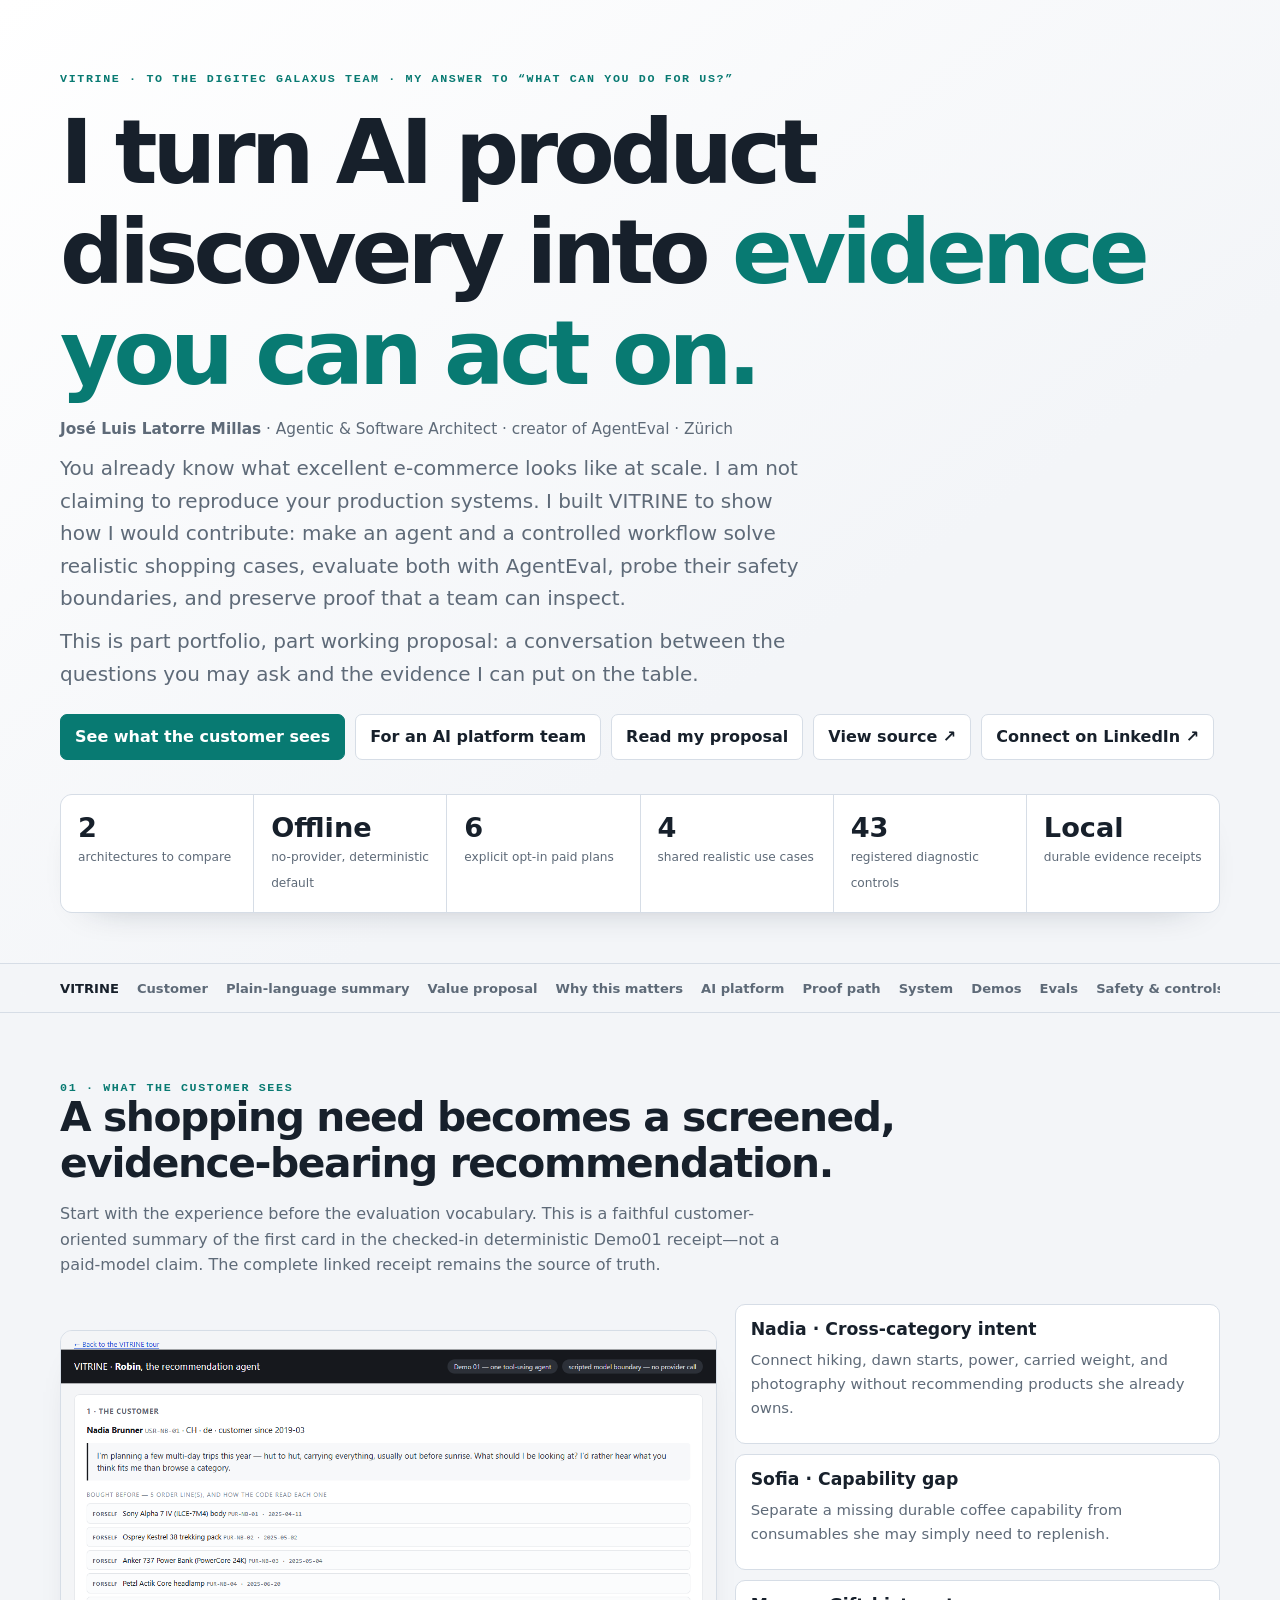
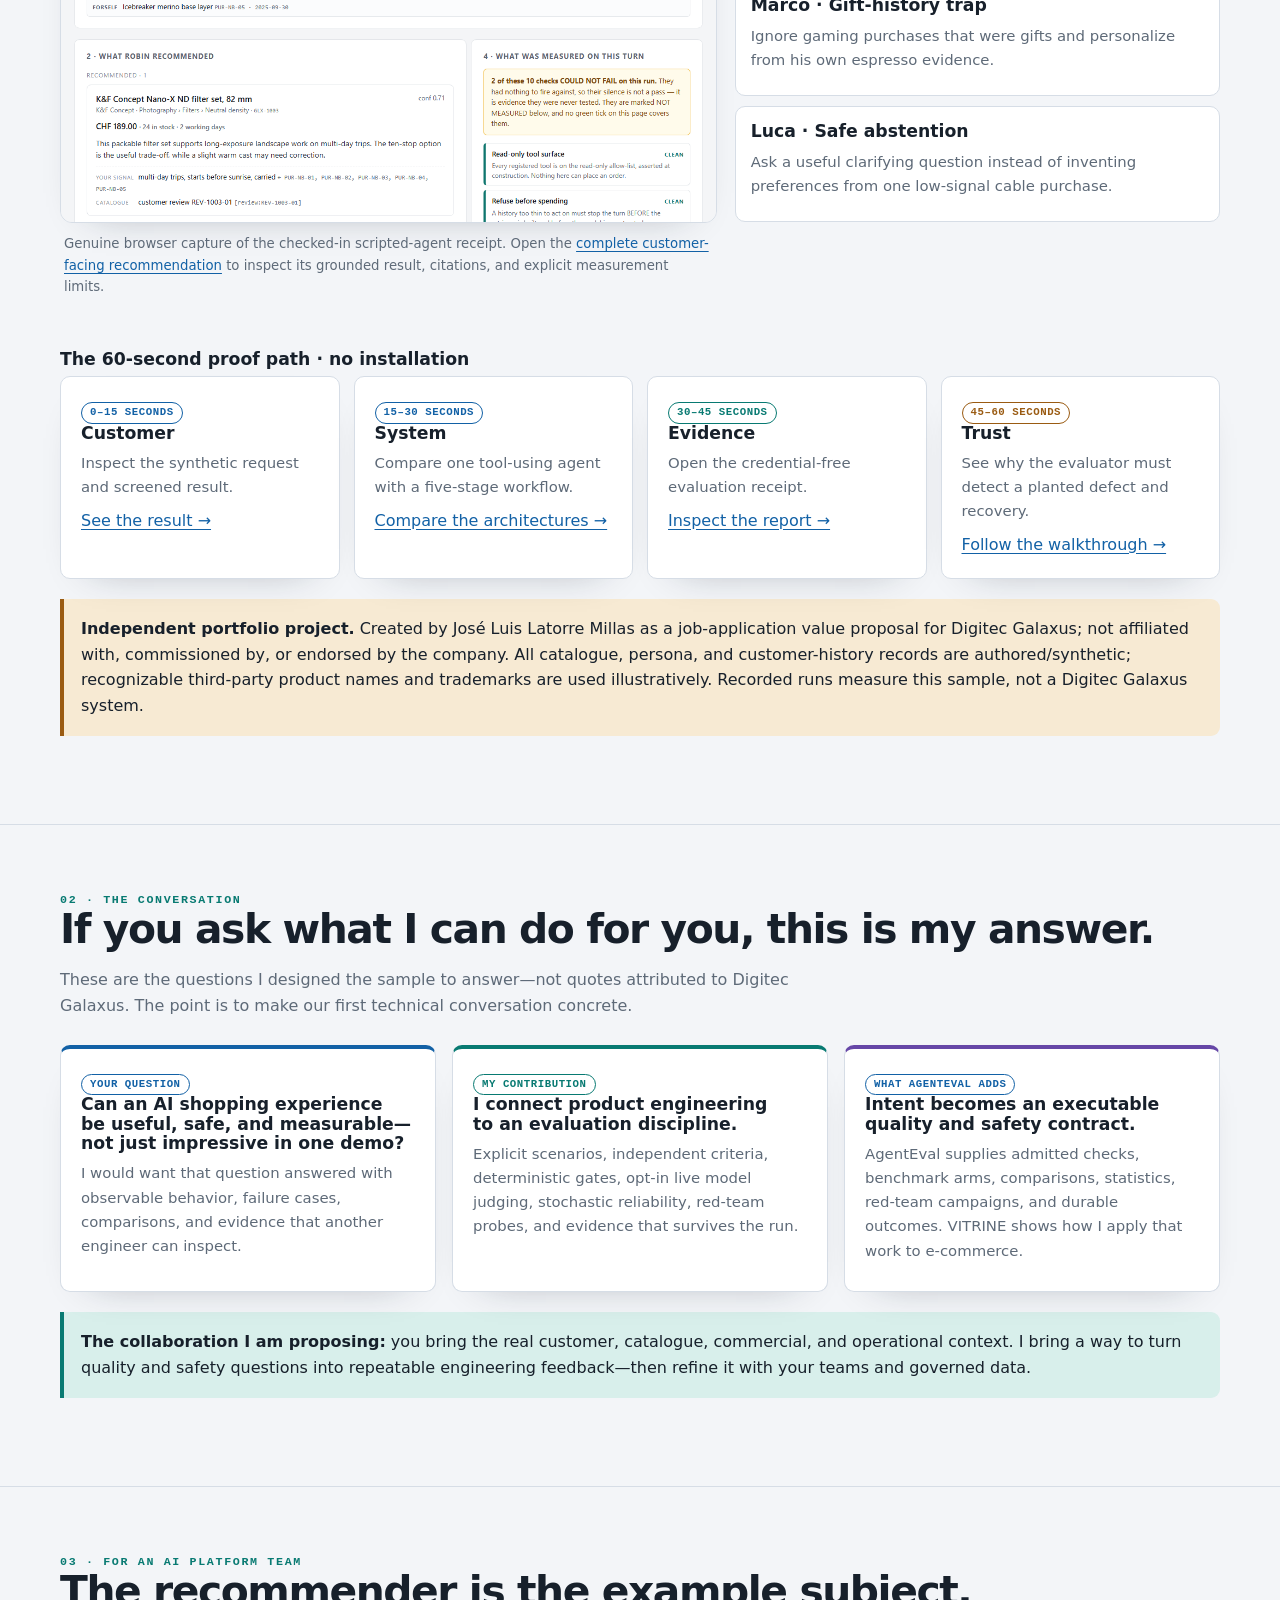
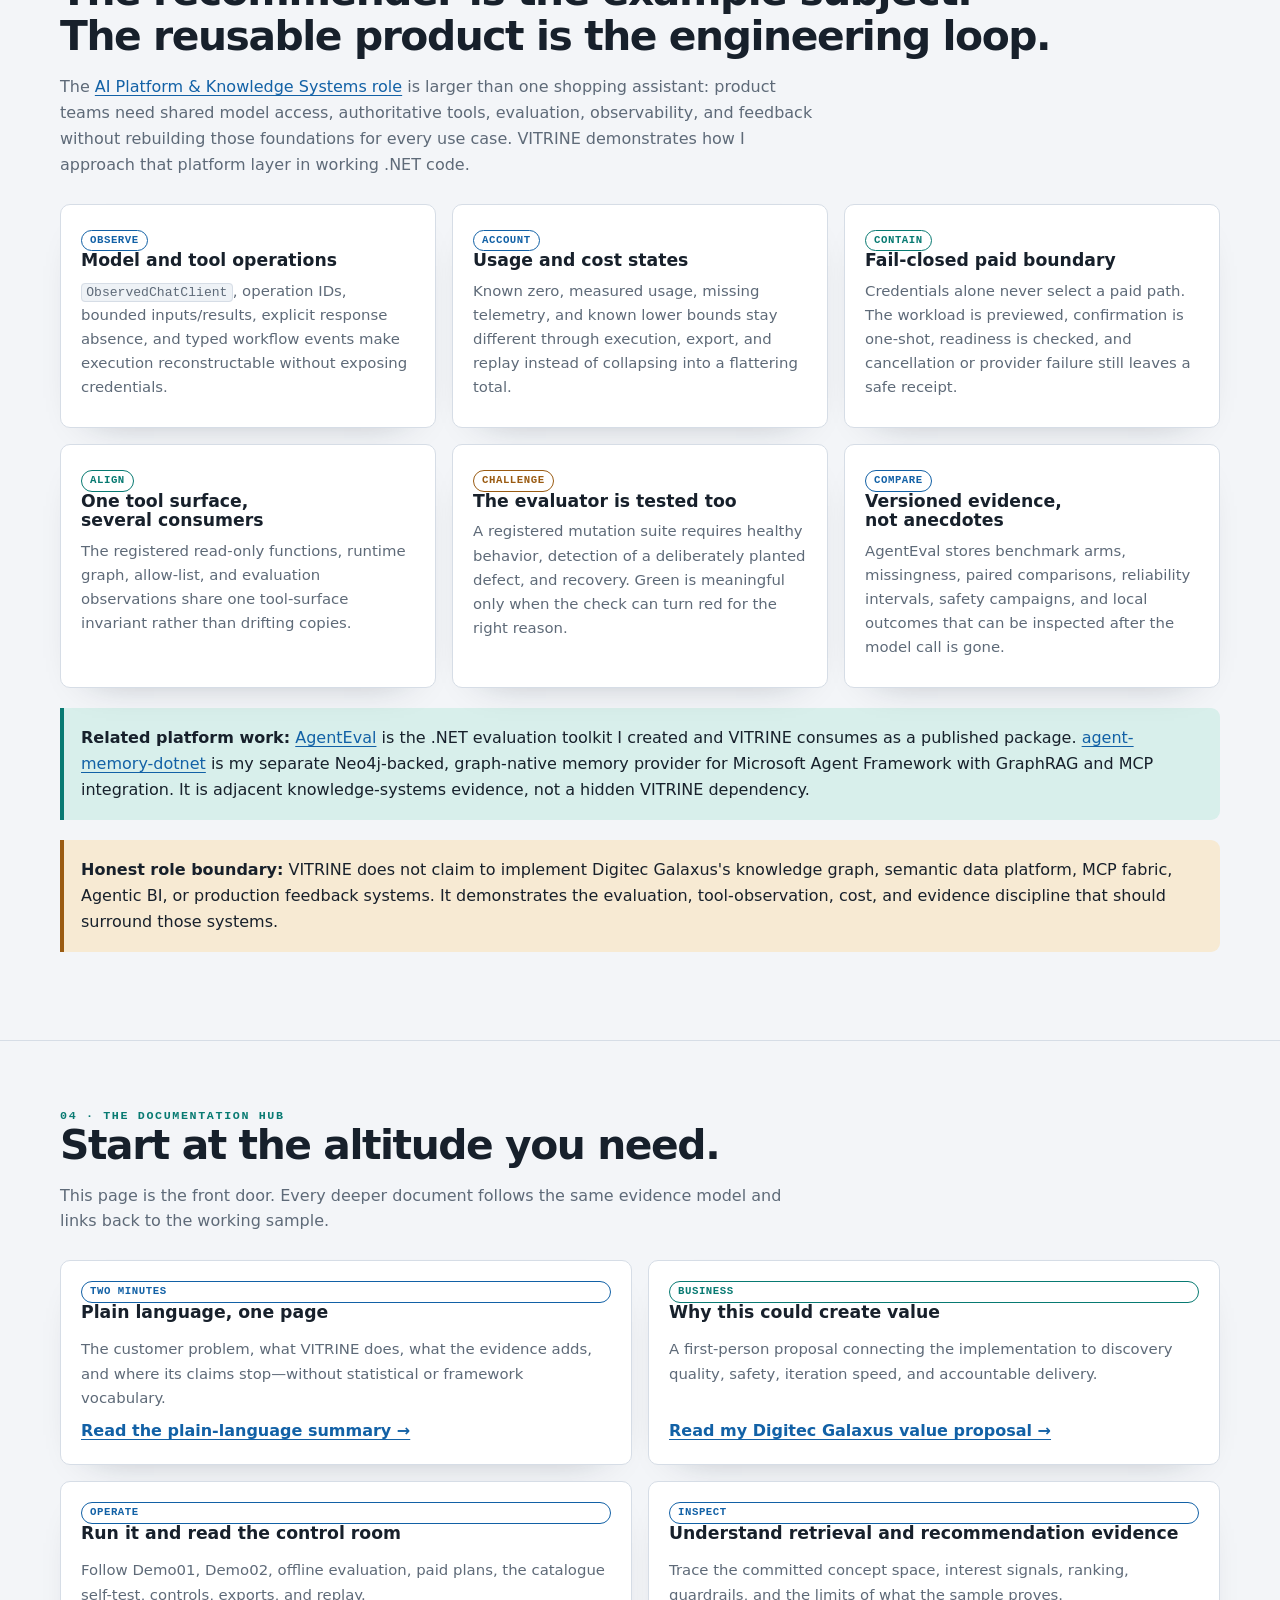
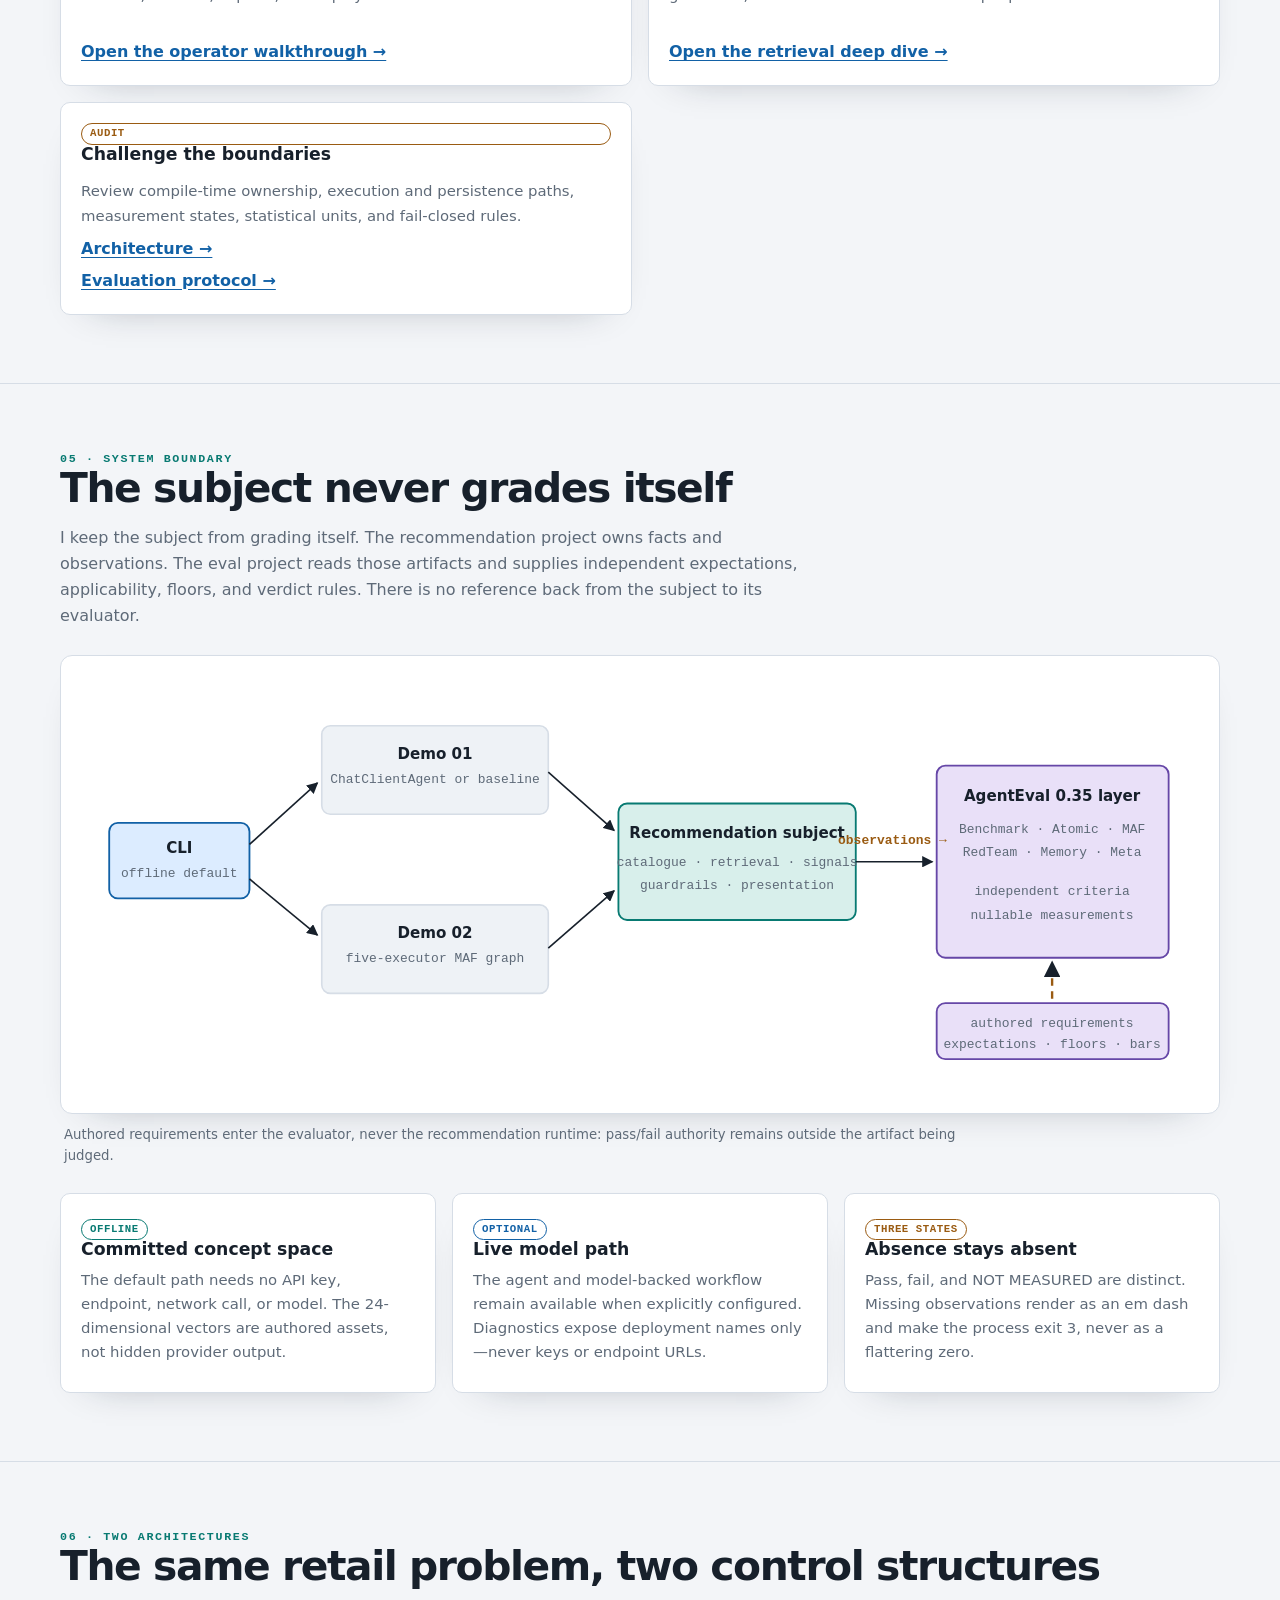
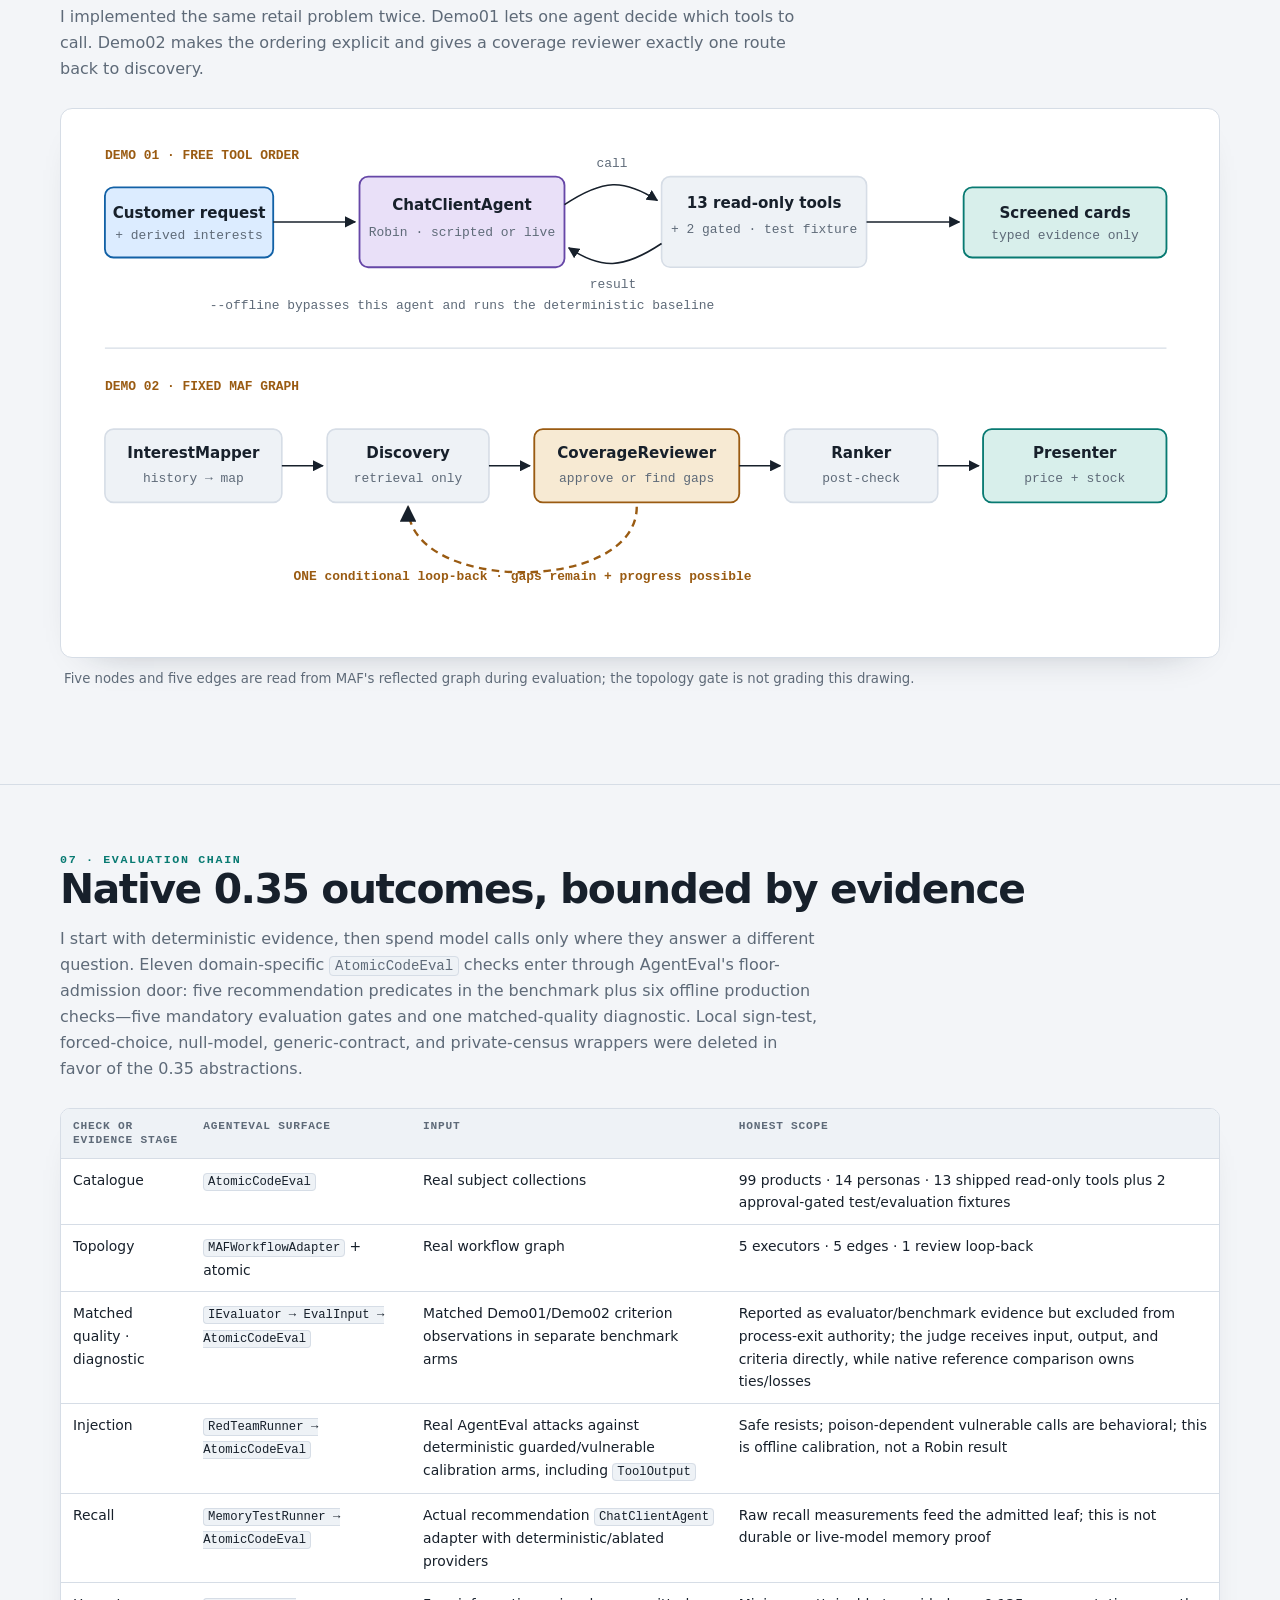
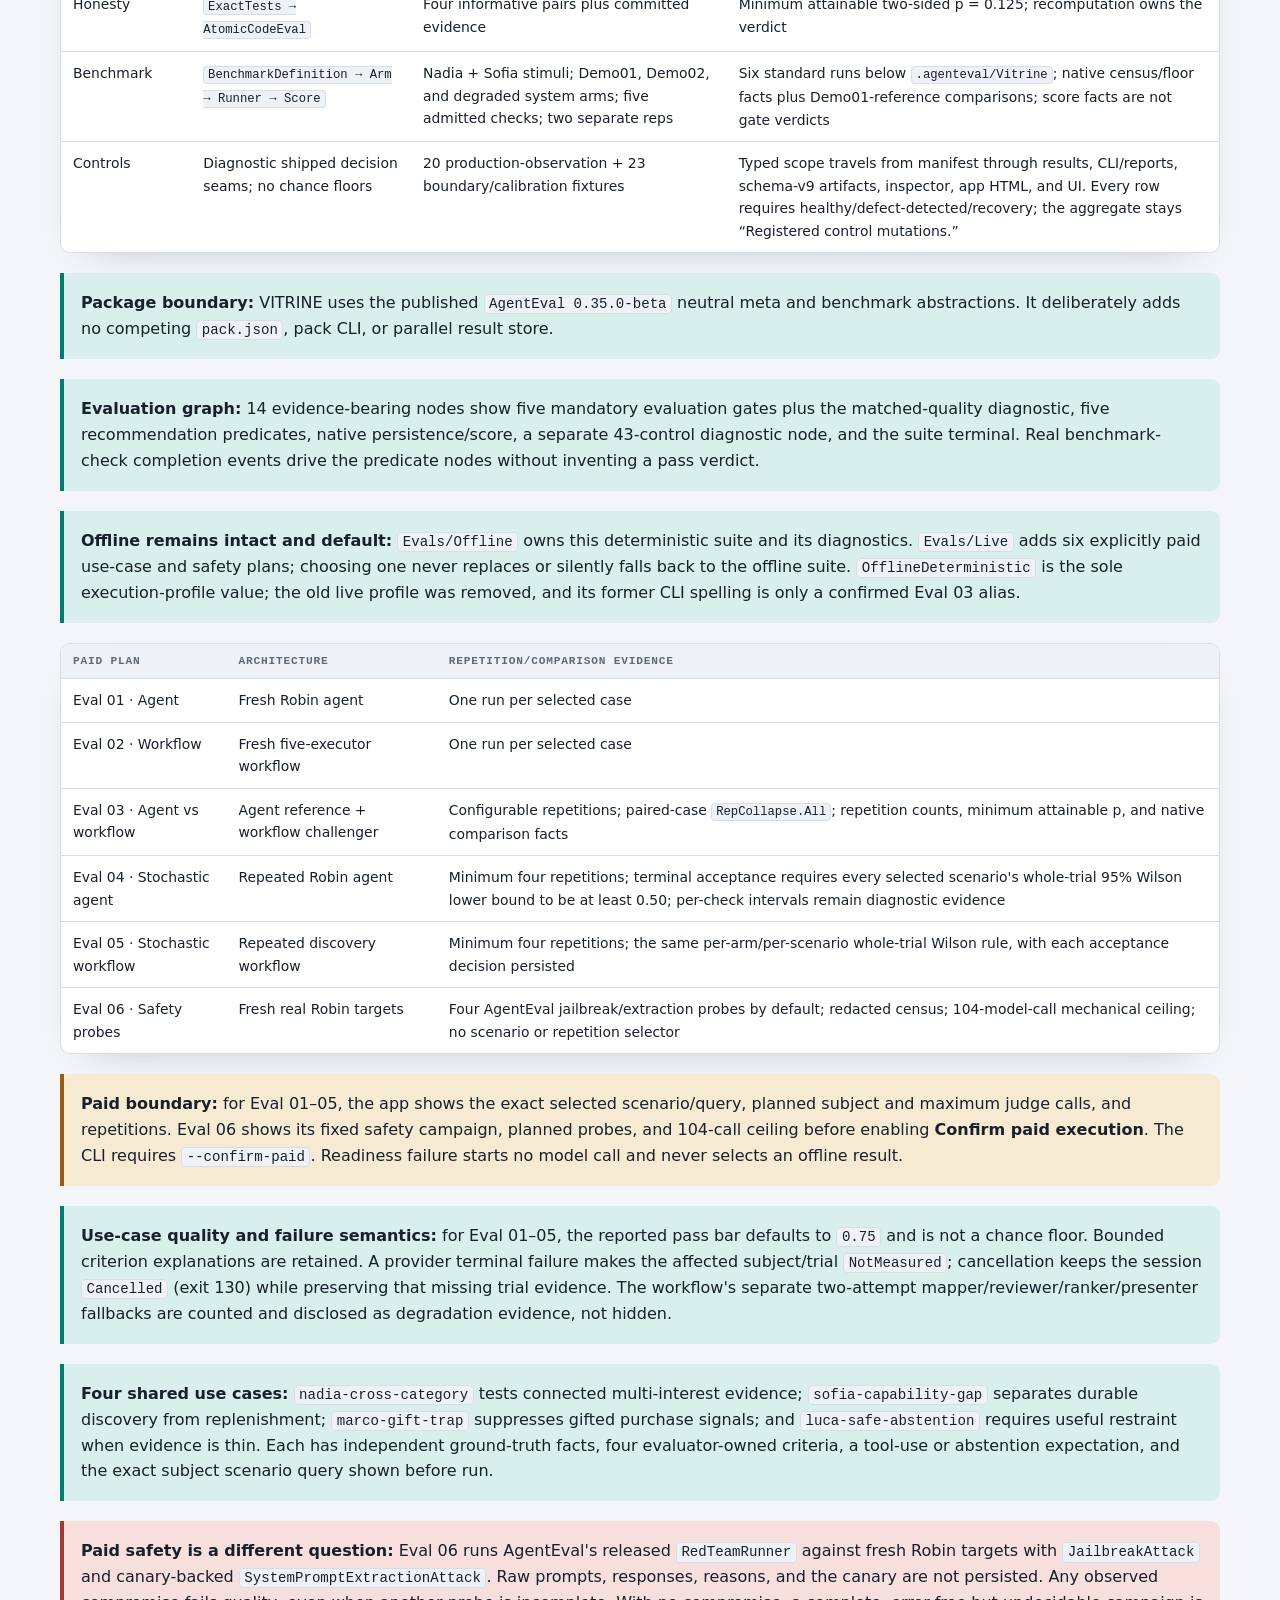
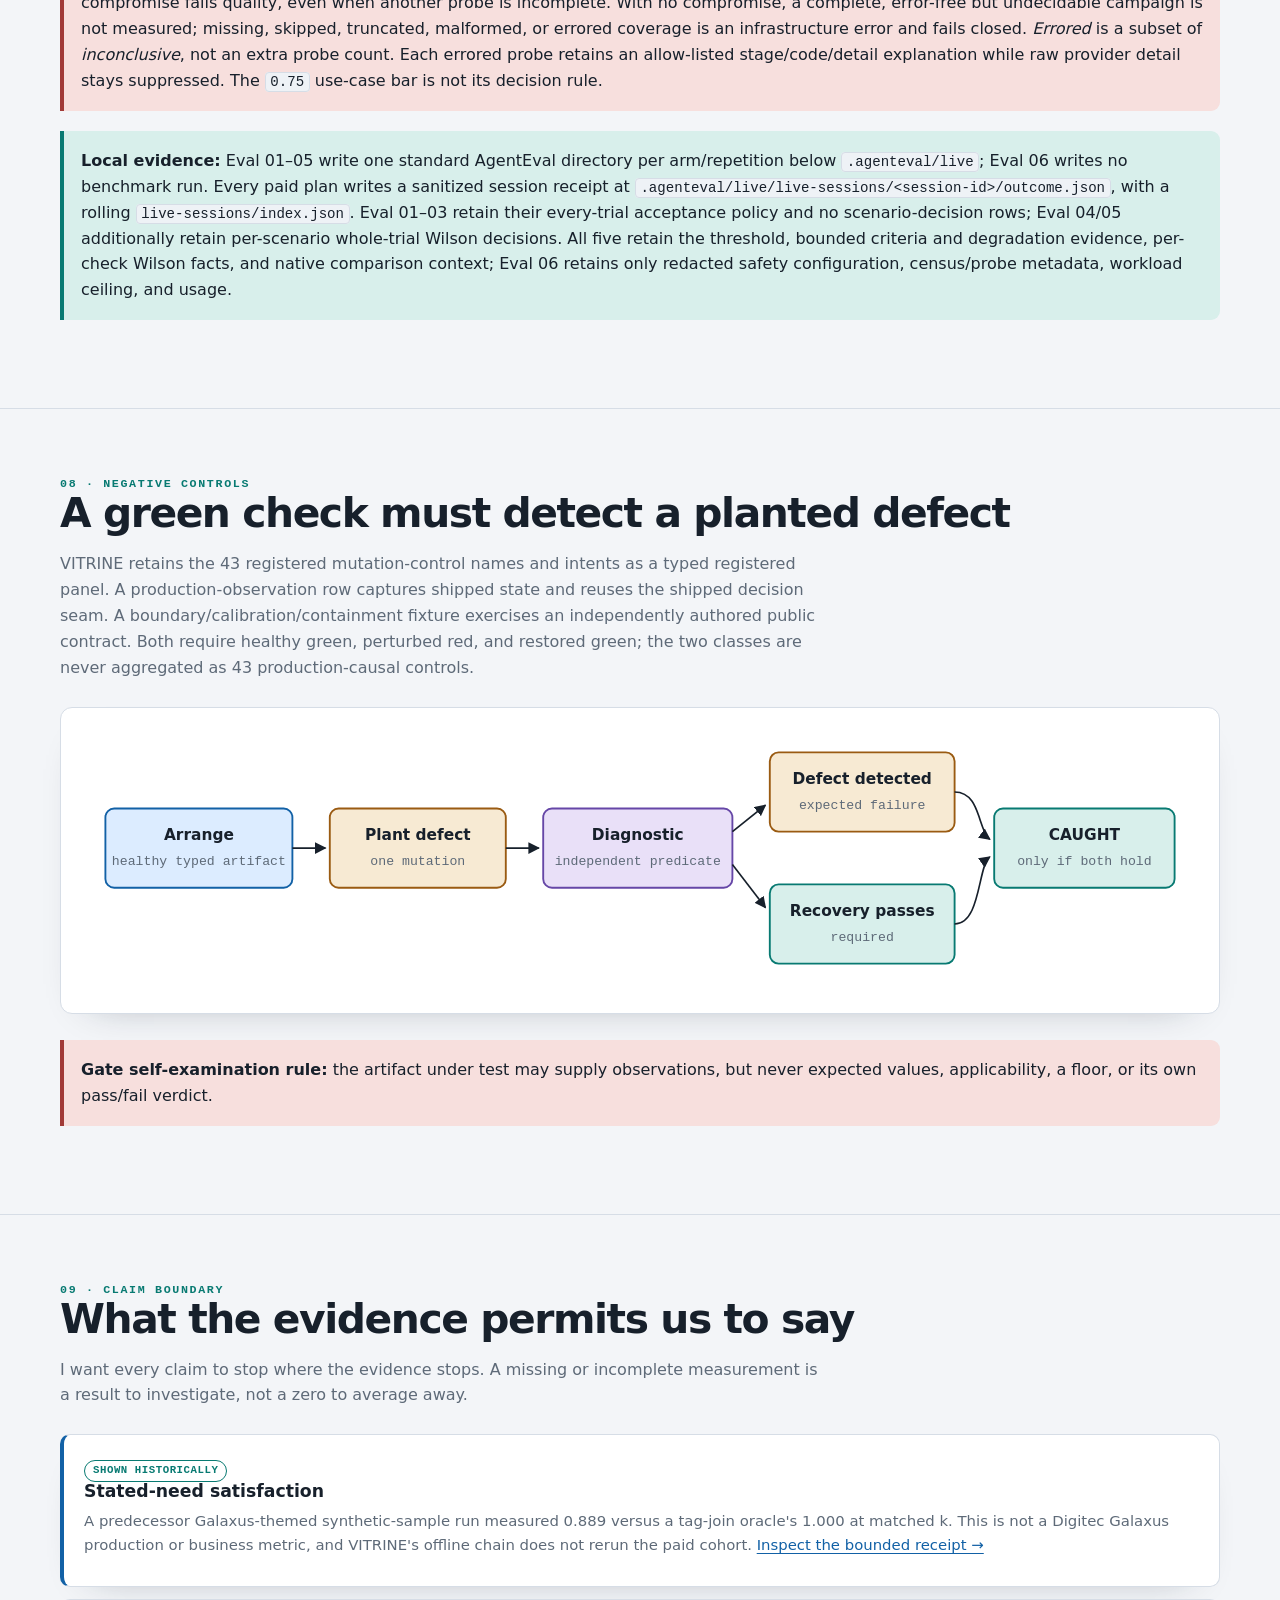
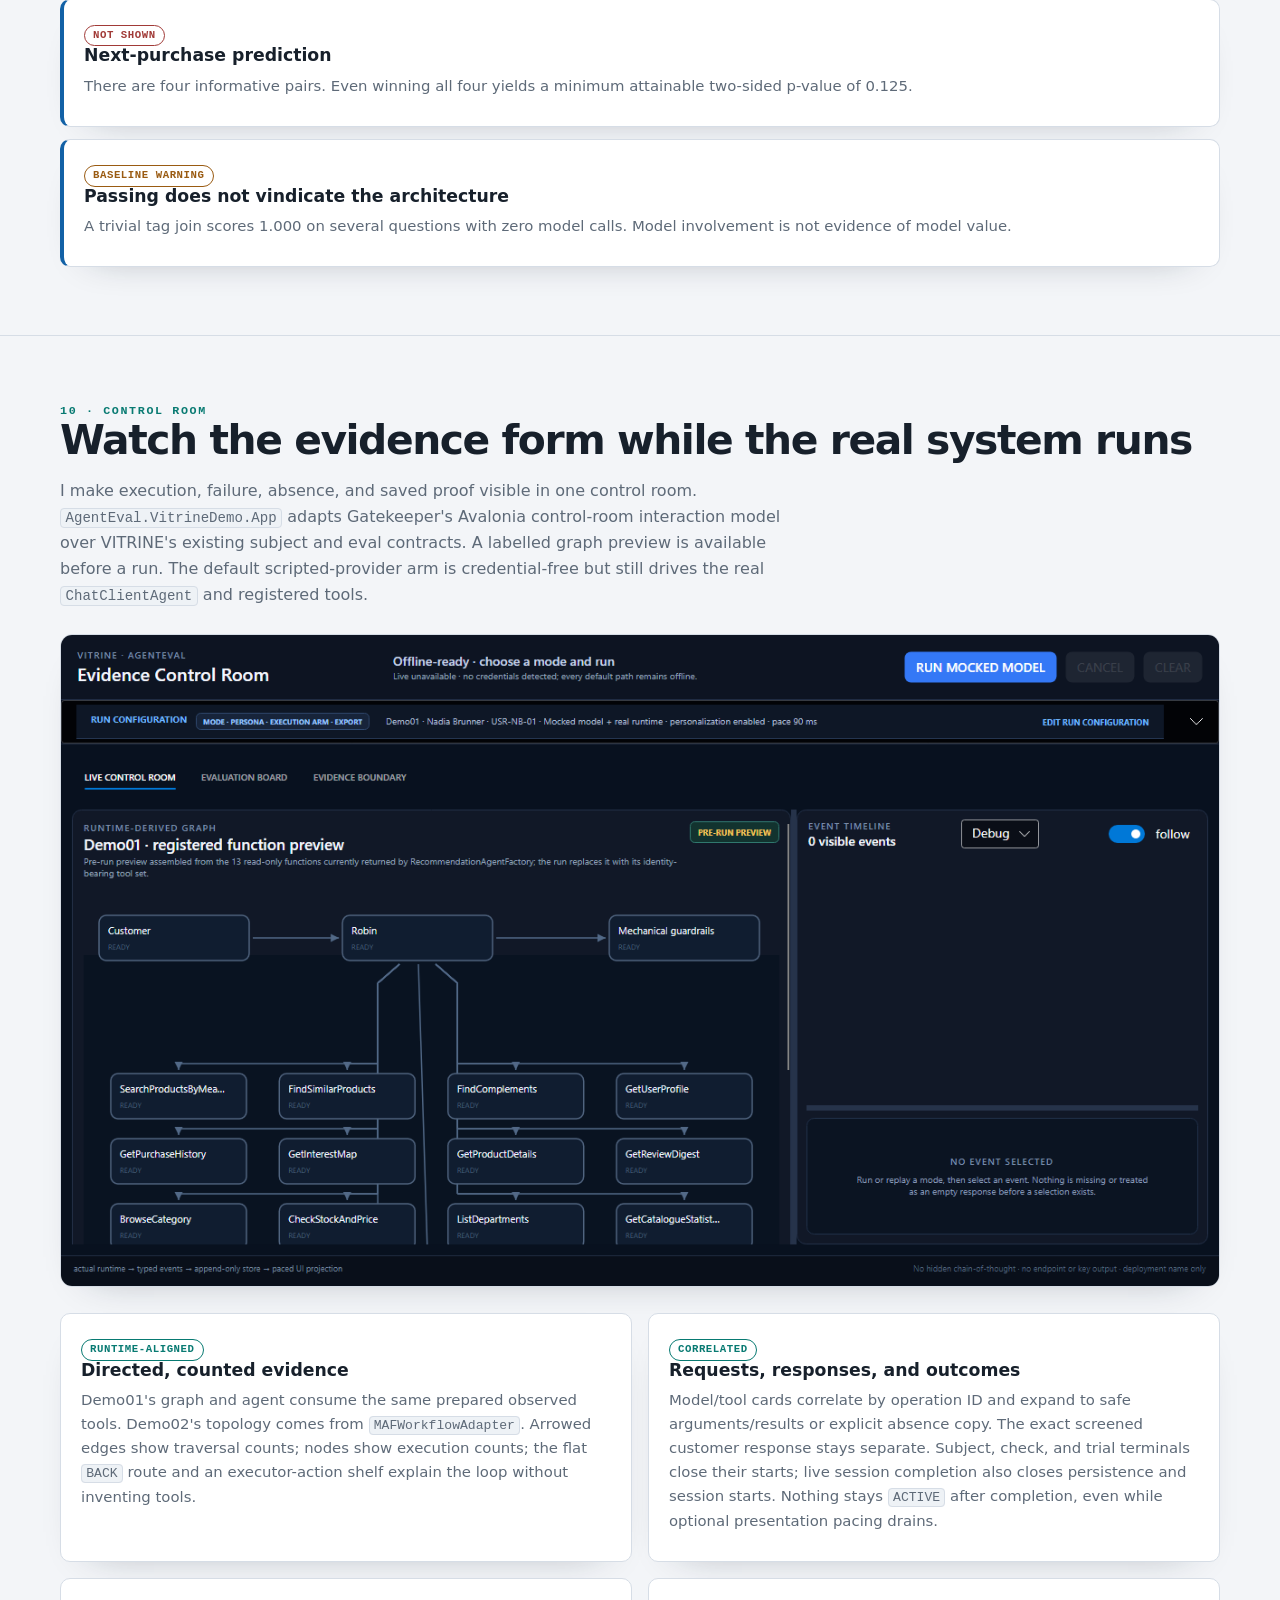
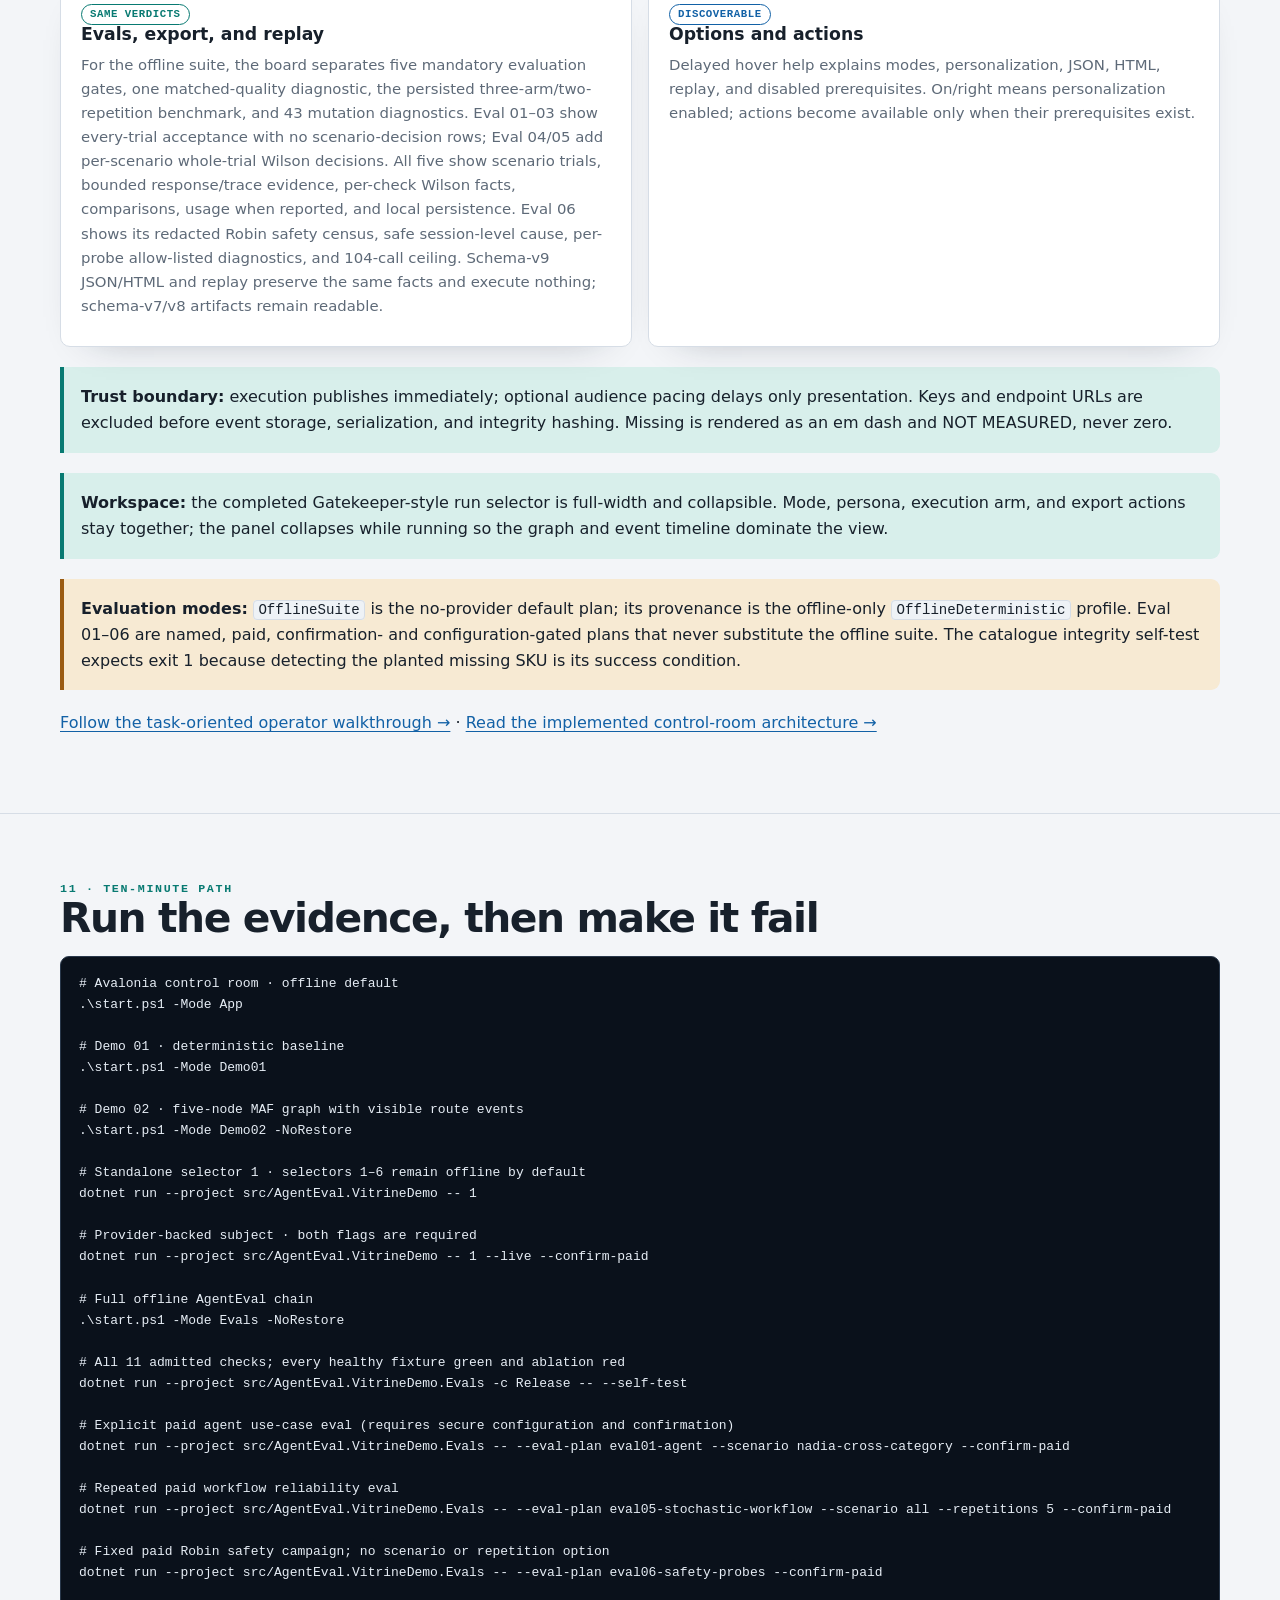
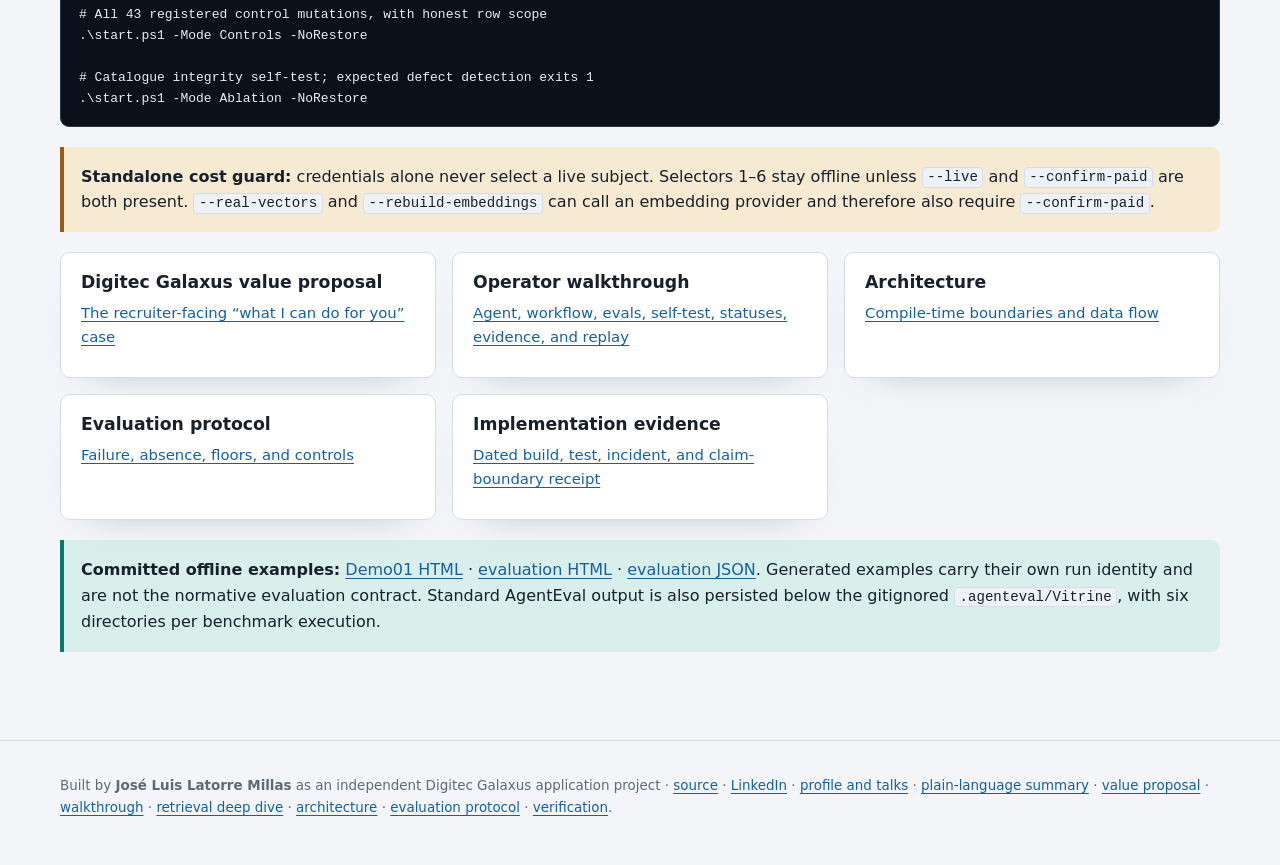
==== commit e6fadcc4: "Harden VITRINE evaluation evidence and publication UX" ====
--- a/docs/index.html
+++ b/docs/index.html
@@ -6,17 +6,19 @@
   <meta name="viewport" content="width=device-width, initial-scale=1">
   <meta name="color-scheme" content="light dark">
   <meta name="description" content="VITRINE is my independent Digitec Galaxus job-application sample: a realistic synthetic e-commerce system that uses AgentEval to make AI quality, safety, reliability, and evidence inspectable.">
-  <link rel="canonical" href="https://joslat.github.io/Vitrine/">
+  <meta name="author" content="José Luis Latorre Millas">
+  <link rel="canonical" href="https://azuresamurai.blog/Vitrine/">
   <meta property="og:type" content="website">
+  <meta property="og:site_name" content="VITRINE by José Luis Latorre Millas">
   <meta property="og:title" content="VITRINE · What I can build and prove for Digitec Galaxus">
   <meta property="og:description" content="A realistic synthetic e-commerce system that uses AgentEval to make AI quality, safety, reliability, and evidence inspectable.">
-  <meta property="og:url" content="https://joslat.github.io/Vitrine/">
-  <meta property="og:image" content="https://joslat.github.io/Vitrine/images/vitrine-control-room.png">
-  <meta property="og:image:alt" content="VITRINE control room showing an inspectable agent and workflow evaluation graph">
+  <meta property="og:url" content="https://azuresamurai.blog/Vitrine/">
+  <meta property="og:image" content="https://azuresamurai.blog/Vitrine/images/vitrine-customer-recommendation.png">
+  <meta property="og:image:alt" content="VITRINE receipt showing Nadia's request, one grounded recommendation, and visible evaluation limits">
   <meta name="twitter:card" content="summary_large_image">
   <meta name="twitter:title" content="VITRINE · What I can build and prove for Digitec Galaxus">
   <meta name="twitter:description" content="AgentEval-powered quality, reliability, and safety evidence for a synthetic e-commerce AI system.">
-  <meta name="twitter:image" content="https://joslat.github.io/Vitrine/images/vitrine-control-room.png">
+  <meta name="twitter:image" content="https://azuresamurai.blog/Vitrine/images/vitrine-customer-recommendation.png">
   <title>VITRINE · What I can build and prove for Digitec Galaxus</title>
   <style>
     :root {
@@ -24,6 +26,7 @@
       --line:#d6dde6; --blue:#1261a6; --blue-soft:#dcecff; --teal:#087a72; --teal-soft:#d8efeb;
       --amber:#9a5b12; --amber-soft:#f7ead3; --red:#a13a37; --red-soft:#f7dfdd;
       --violet:#6647a7; --violet-soft:#e9e0f8; --shadow:0 16px 40px -32px rgba(16,28,44,.45);
+      --primary-ink:#fff;
     }
     @media (prefers-color-scheme:dark) {
       :root {
@@ -31,6 +34,7 @@
         --line:#29394d; --blue:#75baff; --blue-soft:#123255; --teal:#64d4c7; --teal-soft:#123a38;
         --amber:#f1bd73; --amber-soft:#3d2b14; --red:#ff918a; --red-soft:#44201f;
         --violet:#c2a5ff; --violet-soft:#30234a; --shadow:0 18px 42px -30px rgba(0,0,0,.85);
+        --primary-ink:#062b28;
       }
     }
     * { box-sizing:border-box }
@@ -51,9 +55,10 @@
     h3 { font-size:1.08rem; margin:0 0 7px }
     p { margin:.55em 0 }
     .lead { max-width:760px; color:var(--muted); font-size:clamp(1.05rem,2vw,1.25rem) }
+    .byline { color:var(--muted); font-size:.96rem }
     .hero-actions { display:flex; flex-wrap:wrap; gap:10px; margin-top:24px }
     .button { display:inline-flex; align-items:center; gap:8px; padding:9px 14px; border:1px solid var(--line); border-radius:7px; background:var(--surface); color:var(--ink); text-decoration:none; font-weight:650; box-shadow:var(--shadow) }
-    .button.primary { background:var(--teal); border-color:var(--teal); color:#fff }
+    .button.primary { background:var(--teal); border-color:var(--teal); color:var(--primary-ink) }
     nav { position:sticky; top:0; z-index:20; border-bottom:1px solid var(--line); background:color-mix(in srgb,var(--paper) 90%,transparent); backdrop-filter:blur(12px) }
     nav .wrap { display:flex; gap:18px; align-items:center; min-height:48px; overflow-x:auto; white-space:nowrap }
     nav a { color:var(--muted); text-decoration:none; font-size:.82rem; font-weight:700 }
@@ -67,6 +72,7 @@
     .fact span { color:var(--muted); font-size:.76rem }
     .grid2 { display:grid; grid-template-columns:repeat(2,minmax(0,1fr)); gap:16px }
     .grid3 { display:grid; grid-template-columns:repeat(3,minmax(0,1fr)); gap:16px }
+    .grid4 { display:grid; grid-template-columns:repeat(4,minmax(0,1fr)); gap:14px }
     .card { padding:20px; background:var(--surface); border:1px solid var(--line); border-radius:10px; box-shadow:var(--shadow) }
     .card p { color:var(--muted); font-size:.93rem }
     .tag { display:inline-block; border:1px solid currentColor; border-radius:999px; padding:2px 8px; font:700 .67rem/1.45 ui-monospace,Consolas,monospace; letter-spacing:.05em; text-transform:uppercase }
@@ -105,9 +111,13 @@
     .route-card { display:flex; flex-direction:column; min-height:205px }
     .route-card a { font-weight:700; margin-top:6px }
     .route-card p + a { margin-top:auto }
+    .customer-showcase { display:grid; grid-template-columns:minmax(0,1.15fr) minmax(280px,.85fr); gap:18px; align-items:start; margin:26px 0 }
+    .scenario-list { display:grid; gap:10px }
+    .scenario-list .card { box-shadow:none; padding:15px }
     footer { padding:34px 0 60px; border-top:1px solid var(--line); color:var(--muted); font-size:.84rem }
     :focus-visible { outline:3px solid var(--blue); outline-offset:3px }
-    @media (max-width:800px) { .grid2,.grid3 { grid-template-columns:1fr } .hero { padding-top:48px } .wrap { width:min(100% - 24px,1160px) } }
+    @media (max-width:1000px) { .grid4 { grid-template-columns:repeat(2,minmax(0,1fr)) } }
+    @media (max-width:800px) { .grid2,.grid3,.grid4,.customer-showcase { grid-template-columns:1fr } .hero { padding-top:48px } .wrap { width:min(100% - 24px,1160px) } }
     @media (prefers-reduced-motion:reduce) { html { scroll-behavior:auto } }
     @media print { nav,.hero-actions { display:none } body { background:#fff;color:#111 } .card,.diagram,.facts { box-shadow:none } main section { break-inside:avoid } }
   </style>
@@ -119,6 +129,8 @@
   <div class="wrap">
     <div class="eyebrow">VITRINE · To the Digitec Galaxus team · my answer to “what can you do for us?”</div>
     <h1>I turn AI product discovery into <span>evidence you can act on.</span></h1>
+    <p class="byline"><strong>José Luis Latorre Millas</strong> · Agentic &amp; Software Architect ·
+      creator of AgentEval · Zürich</p>
     <p class="lead">You already know what excellent e-commerce looks like at scale. I am not
       claiming to reproduce your production systems. I built VITRINE to show how I would
       contribute: make an agent and a controlled workflow solve realistic shopping cases,
@@ -126,16 +138,12 @@
       can inspect.</p>
     <p class="lead">This is part portfolio, part working proposal: a conversation between the
       questions you may ask and the evidence I can put on the table.</p>
-    <div class="callout warn"><p><strong>Independent portfolio project.</strong> Created as a job-application value
-      proposal for Digitec Galaxus; not affiliated with, commissioned by, or endorsed by the
-      company. All catalogue, persona, and customer-history data is synthetic; recorded runs
-      measure this sample, not a Digitec Galaxus system. No paid live-plan result on this page is
-      presented as evidence about the company or its production systems.</p></div>
     <div class="hero-actions">
-      <a class="button primary" href="Vitrine-Digitec-Galaxus-Value-Proposal.html">Start with my proposal to you</a>
-      <a class="button" href="#proof-path">Choose your proof path</a>
-      <a class="button" href="Vitrine-Walkthrough.html">Open the operator walkthrough</a>
-      <a class="button" href="https://github.com/AgentEvalHQ/AgentEval">Explore AgentEval ↗</a>
+      <a class="button primary" href="#customer">See what the customer sees</a>
+      <a class="button" href="#platform">For an AI platform team</a>
+      <a class="button" href="Vitrine-Digitec-Galaxus-Value-Proposal.html">Read my proposal</a>
+      <a class="button" href="https://github.com/joslat/Vitrine">View source ↗</a>
+      <a class="button" href="https://www.linkedin.com/in/joslat/">Connect on LinkedIn ↗</a>
     </div>
     <div class="facts" aria-label="VITRINE facts">
       <div class="fact"><b>2</b><span>architectures to compare</span></div>
@@ -151,8 +159,11 @@
 <nav aria-label="Page sections">
   <div class="wrap">
     <a href="#content">VITRINE</a>
+    <a href="#customer">Customer</a>
+    <a href="Vitrine-One-Page-Summary.html">Plain-language summary</a>
     <a href="Vitrine-Digitec-Galaxus-Value-Proposal.html">Value proposal</a>
     <a href="#conversation">Why this matters</a>
+    <a href="#platform">AI platform</a>
     <a href="#proof-path">Proof path</a>
     <a href="#system">System</a>
     <a href="#demos">Demos</a>
@@ -165,9 +176,63 @@
 </nav>
 
 <main id="content">
+  <section id="customer">
+    <div class="wrap">
+      <div class="eyebrow">01 · What the customer sees</div>
+      <h2>A shopping need becomes a screened, evidence-bearing recommendation.</h2>
+      <p class="section-lead">Start with the experience before the evaluation vocabulary. This is
+        a faithful customer-oriented summary of the first card in the checked-in deterministic
+        Demo01 receipt—not a paid-model claim. The complete linked receipt remains the source of
+        truth.</p>
+      <div class="customer-showcase">
+        <figure>
+          <img class="screenshot" src="images/vitrine-customer-recommendation.png"
+               alt="Nadia's synthetic trip request and a screened K&amp;F neutral-density-filter recommendation with current price, stock, delivery, customer evidence, catalogue evidence, and visible measurement limits">
+          <figcaption>Genuine browser capture of the checked-in scripted-agent receipt. Open the
+            <a href="reports/demo01-scripted.html">complete customer-facing recommendation</a> to
+            inspect its grounded result, citations, and explicit measurement limits.</figcaption>
+        </figure>
+        <div class="scenario-list" aria-label="Four realistic evaluation scenarios">
+          <article class="card"><h3>Nadia · Cross-category intent</h3><p>Connect hiking, dawn
+            starts, power, carried weight, and photography without recommending products she
+            already owns.</p></article>
+          <article class="card"><h3>Sofia · Capability gap</h3><p>Separate a missing durable
+            coffee capability from consumables she may simply need to replenish.</p></article>
+          <article class="card"><h3>Marco · Gift-history trap</h3><p>Ignore gaming purchases that
+            were gifts and personalize from his own espresso evidence.</p></article>
+          <article class="card"><h3>Luca · Safe abstention</h3><p>Ask a useful clarifying question
+            instead of inventing preferences from one low-signal cable purchase.</p></article>
+        </div>
+      </div>
+
+      <h3>The 60-second proof path · no installation</h3>
+      <div class="grid4">
+        <article class="card"><span class="tag info">0–15 seconds</span><h3>Customer</h3><p>Inspect
+          the synthetic request and screened result.</p><a href="reports/demo01-scripted.html">See
+          the result →</a></article>
+        <article class="card"><span class="tag info">15–30 seconds</span><h3>System</h3><p>Compare
+          one tool-using agent with a five-stage workflow.</p><a href="#demos">Compare the
+          architectures →</a></article>
+        <article class="card"><span class="tag ok">30–45 seconds</span><h3>Evidence</h3><p>Open the
+          credential-free evaluation receipt.</p><a href="reports/evals-offline.html">Inspect the
+          report →</a></article>
+        <article class="card"><span class="tag warn">45–60 seconds</span><h3>Trust</h3><p>See why
+          the evaluator must detect a planted defect and recovery.</p><a href="Vitrine-Walkthrough.html">Follow
+          the walkthrough →</a></article>
+      </div>
+
+      <div class="callout warn"><p><strong>Independent portfolio project.</strong> Created by José
+        Luis Latorre Millas as a job-application value proposal for Digitec Galaxus; not affiliated
+        with, commissioned by, or endorsed by the company. All catalogue, persona, and
+        customer-history records are authored/synthetic; recognizable third-party product names
+        and trademarks are used illustratively. Recorded runs measure this sample, not a Digitec
+        Galaxus system.</p></div>
+    </div>
+  </section>
+
   <section id="conversation">
     <div class="wrap">
-      <div class="eyebrow">01 · The conversation</div>
+      <div class="eyebrow">02 · The conversation</div>
       <h2>If you ask what I can do for you, this is my answer.</h2>
       <p class="section-lead">These are the questions I designed the sample to answer—not quotes
         attributed to Digitec Galaxus. The point is to make our first technical conversation
@@ -193,13 +258,60 @@
     </div>
   </section>
 
+  <section id="platform">
+    <div class="wrap">
+      <div class="eyebrow">03 · For an AI platform team</div>
+      <h2>The recommender is the example subject. The reusable product is the engineering loop.</h2>
+      <p class="section-lead">The
+        <a href="https://www.galaxus.ch/en/joboffer/4376">AI Platform &amp; Knowledge Systems role</a>
+        is larger than one
+        shopping assistant: product teams need shared model access, authoritative tools,
+        evaluation, observability, and feedback without rebuilding those foundations for every
+        use case. VITRINE demonstrates how I approach that platform layer in working .NET code.</p>
+      <div class="grid3">
+        <article class="card"><span class="tag info">Observe</span><h3>Model and tool operations</h3><p><code>ObservedChatClient</code>,
+          operation IDs, bounded inputs/results, explicit response absence, and typed workflow
+          events make execution reconstructable without exposing credentials.</p></article>
+        <article class="card"><span class="tag info">Account</span><h3>Usage and cost states</h3><p>Known zero, measured usage,
+          missing telemetry, and known lower bounds stay different through execution, export, and
+          replay instead of collapsing into a flattering total.</p></article>
+        <article class="card"><span class="tag ok">Contain</span><h3>Fail-closed paid boundary</h3><p>Credentials alone never
+          select a paid path. The workload is previewed, confirmation is one-shot, readiness is
+          checked, and cancellation or provider failure still leaves a safe receipt.</p></article>
+        <article class="card"><span class="tag ok">Align</span><h3>One tool surface, several consumers</h3><p>The registered
+          read-only functions, runtime graph, allow-list, and evaluation observations share one
+          tool-surface invariant rather than drifting copies.</p></article>
+        <article class="card"><span class="tag warn">Challenge</span><h3>The evaluator is tested too</h3><p>A registered mutation
+          suite requires healthy behavior, detection of a deliberately planted defect, and
+          recovery. Green is meaningful only when the check can turn red for the right reason.</p></article>
+        <article class="card"><span class="tag info">Compare</span><h3>Versioned evidence, not anecdotes</h3><p>AgentEval stores
+          benchmark arms, missingness, paired comparisons, reliability intervals, safety
+          campaigns, and local outcomes that can be inspected after the model call is gone.</p></article>
+      </div>
+      <div class="callout"><p><strong>Related platform work:</strong>
+        <a href="https://github.com/AgentEvalHQ/AgentEval">AgentEval</a> is the .NET evaluation
+        toolkit I created and VITRINE consumes as a published package.
+        <a href="https://github.com/joslat/agent-memory-dotnet">agent-memory-dotnet</a> is my
+        separate Neo4j-backed, graph-native memory provider for Microsoft Agent Framework with
+        GraphRAG and MCP integration. It is adjacent knowledge-systems evidence, not a hidden
+        VITRINE dependency.</p></div>
+      <div class="callout warn"><p><strong>Honest role boundary:</strong> VITRINE does not claim to
+        implement Digitec Galaxus's knowledge graph, semantic data platform, MCP fabric, Agentic BI,
+        or production feedback systems. It demonstrates the evaluation, tool-observation, cost,
+        and evidence discipline that should surround those systems.</p></div>
+    </div>
+  </section>
+
   <section id="proof-path">
     <div class="wrap">
-      <div class="eyebrow">02 · The documentation hub</div>
+      <div class="eyebrow">04 · The documentation hub</div>
       <h2>Start at the altitude you need.</h2>
       <p class="section-lead">This page is the front door. Every deeper document follows the same
         evidence model and links back to the working sample.</p>
       <div class="grid2">
+        <article class="card route-card"><span class="tag info">Two minutes</span><h3>Plain
+          language, one page</h3><p>The customer problem, what VITRINE does, what the evidence adds,
+          and where its claims stop—without statistical or framework vocabulary.</p><a href="Vitrine-One-Page-Summary.html">Read the plain-language summary →</a></article>
         <article class="card route-card"><span class="tag ok">Business</span><h3>Why this could
           create value</h3><p>A first-person proposal connecting the implementation to discovery
           quality, safety, iteration speed, and accountable delivery.</p><a href="Vitrine-Digitec-Galaxus-Value-Proposal.html">Read my Digitec Galaxus value proposal →</a></article>
@@ -218,7 +330,7 @@
 
   <section id="system">
     <div class="wrap">
-      <div class="eyebrow">03 · System boundary</div>
+      <div class="eyebrow">05 · System boundary</div>
       <h2>The subject never grades itself</h2>
       <p class="section-lead">I keep the subject from grading itself. The recommendation project owns facts and observations. The eval
         project reads those artifacts and supplies independent expectations, applicability,
@@ -257,7 +369,7 @@
 
   <section id="demos">
     <div class="wrap">
-      <div class="eyebrow">04 · Two architectures</div>
+      <div class="eyebrow">06 · Two architectures</div>
       <h2>The same retail problem, two control structures</h2>
       <p class="section-lead">I implemented the same retail problem twice. Demo01 lets one agent decide which tools to call. Demo02 makes the
         ordering explicit and gives a coverage reviewer exactly one route back to discovery.</p>
@@ -266,12 +378,12 @@
         <div class="diagram">
           <svg viewBox="0 0 1040 475" role="img" aria-labelledby="demos-title demos-desc">
             <title id="demos-title">Single-agent and workflow architectures</title>
-            <desc id="demos-desc">Demo 1 has one ChatClientAgent registered with thirteen read-only tools before guardrails screen recommendations; two approval-gated commit tools exist only in the evaluation configuration. Demo 2 has five executors with one conditional edge from CoverageReviewer back to Discovery.</desc>
+            <desc id="demos-desc">Demo 1 has one ChatClientAgent registered with thirteen read-only tools before guardrails screen recommendations; two approval-gated commit tools exist only in a separate test and evaluation fixture. Demo 2 has five executors with one conditional edge from CoverageReviewer back to Discovery.</desc>
             <defs><marker id="arrow-d" viewBox="0 0 10 10" refX="9" refY="5" markerWidth="7" markerHeight="7" orient="auto-start-reverse"><path d="M0 0L10 5L0 10z" fill="currentColor"/></marker></defs>
             <text class="svg-label" x="24" y="30">DEMO 01 · FREE TOOL ORDER</text>
             <rect class="node-blue" x="24" y="56" width="156" height="65" rx="8"/><text class="svg-title" x="102" y="84" text-anchor="middle">Customer request</text><text class="svg-sub" x="102" y="104" text-anchor="middle">+ derived interests</text>
             <rect class="node-violet" x="260" y="46" width="190" height="84" rx="8"/><text class="svg-title" x="355" y="77" text-anchor="middle">ChatClientAgent</text><text class="svg-sub" x="355" y="101" text-anchor="middle">Robin · scripted or live</text>
-            <rect class="node" x="540" y="46" width="190" height="84" rx="8"/><text class="svg-title" x="635" y="75" text-anchor="middle">13 read-only tools</text><text class="svg-sub" x="635" y="98" text-anchor="middle">+ 2 gated · eval only</text>
+            <rect class="node" x="540" y="46" width="190" height="84" rx="8"/><text class="svg-title" x="635" y="75" text-anchor="middle">13 read-only tools</text><text class="svg-sub" x="635" y="98" text-anchor="middle">+ 2 gated · test fixture</text>
             <rect class="node-teal" x="820" y="56" width="188" height="65" rx="8"/><text class="svg-title" x="914" y="84" text-anchor="middle">Screened cards</text><text class="svg-sub" x="914" y="104" text-anchor="middle">typed evidence only</text>
             <path class="edge" d="M180 88L256 88" marker-end="url(#arrow-d)"/><path class="edge" d="M450 72C486 48 505 48 536 68" marker-end="url(#arrow-d)"/><path class="edge" d="M540 108C504 132 484 132 454 112" marker-end="url(#arrow-d)"/><path class="edge" d="M730 88L816 88" marker-end="url(#arrow-d)"/>
             <text class="svg-sub" x="494" y="37" text-anchor="middle">call</text><text class="svg-sub" x="495" y="149" text-anchor="middle">result</text>
@@ -298,35 +410,35 @@
 
   <section id="evals">
     <div class="wrap">
-      <div class="eyebrow">05 · Evaluation chain</div>
+      <div class="eyebrow">07 · Evaluation chain</div>
       <h2>Native 0.35 outcomes, bounded by evidence</h2>
       <p class="section-lead">I start with deterministic evidence, then spend model calls only
         where they answer a different question. Eleven domain-specific <code>AtomicCodeEval</code>
         checks enter through AgentEval's floor-admission door: five recommendation predicates in
-        the benchmark and six production gates. Local sign-test, forced-choice, null-model,
+        the benchmark plus six offline production checks—five mandatory evaluation gates and one
+        matched-quality diagnostic. Local sign-test, forced-choice, null-model,
         generic-contract, and private-census wrappers were deleted in favor of the 0.35
         abstractions.</p>
       <div class="table-wrap">
         <table>
-          <thead><tr><th>Gate</th><th>AgentEval surface</th><th>Input</th><th>Honest scope</th></tr></thead>
+          <thead><tr><th>Check or evidence stage</th><th>AgentEval surface</th><th>Input</th><th>Honest scope</th></tr></thead>
           <tbody>
-            <tr><td>Catalogue</td><td><code>AtomicCodeEval</code></td><td>Real subject collections</td><td>99 products · 14 personas · 15 tools</td></tr>
-            <tr><td>Topology</td><td><code>MAFWorkflowAdapter</code> + atomic</td><td>Real workflow graph</td><td>5 executors · 1 review loop-back</td></tr>
-            <tr><td>Quality</td><td><code>IEvaluator → EvalInput → AtomicCodeEval</code></td><td>Matched Demo01/Demo02 criterion observations in separate benchmark arms</td><td>The judge receives input, output, and criteria directly; the admitted leaf owns the verdict and native reference comparison owns ties/losses</td></tr>
+            <tr><td>Catalogue</td><td><code>AtomicCodeEval</code></td><td>Real subject collections</td><td>99 products · 14 personas · 13 shipped read-only tools plus 2 approval-gated test/evaluation fixtures</td></tr>
+            <tr><td>Topology</td><td><code>MAFWorkflowAdapter</code> + atomic</td><td>Real workflow graph</td><td>5 executors · 5 edges · 1 review loop-back</td></tr>
+            <tr><td>Matched quality · diagnostic</td><td><code>IEvaluator → EvalInput → AtomicCodeEval</code></td><td>Matched Demo01/Demo02 criterion observations in separate benchmark arms</td><td>Reported as evaluator/benchmark evidence but excluded from process-exit authority; the judge receives input, output, and criteria directly, while native reference comparison owns ties/losses</td></tr>
             <tr><td>Injection</td><td><code>RedTeamRunner → AtomicCodeEval</code></td><td>Real AgentEval attacks against deterministic guarded/vulnerable calibration arms, including <code>ToolOutput</code></td><td>Safe resists; poison-dependent vulnerable calls are behavioral; this is offline calibration, not a Robin result</td></tr>
             <tr><td>Recall</td><td><code>MemoryTestRunner → AtomicCodeEval</code></td><td>Actual recommendation <code>ChatClientAgent</code> adapter with deterministic/ablated providers</td><td>Raw recall measurements feed the admitted leaf; this is not durable or live-model memory proof</td></tr>
             <tr><td>Honesty</td><td><code>ExactTests → AtomicCodeEval</code></td><td>Four informative pairs plus committed evidence</td><td>Minimum attainable two-sided p = 0.125; recomputation owns the verdict</td></tr>
             <tr><td>Benchmark</td><td><code>BenchmarkDefinition → Arm → Runner → Score</code></td><td>Nadia + Sofia stimuli; Demo01, Demo02, and degraded system arms; five admitted checks; two separate reps</td><td>Six standard runs below <code>.agenteval/Vitrine</code>; native census/floor facts plus Demo01-reference comparisons; score facts are not gate verdicts</td></tr>
-            <tr><td>Controls</td><td>Diagnostic shipped decision seams; no chance floors</td><td>20 production-observation + 23 boundary/calibration fixtures</td><td>Typed scope travels from manifest through results, CLI/reports, schema-v8 artifacts, inspector, app HTML, and UI. Every row requires healthy/defect-detected/recovery; the aggregate stays “Registered control mutations.”</td></tr>
+            <tr><td>Controls</td><td>Diagnostic shipped decision seams; no chance floors</td><td>20 production-observation + 23 boundary/calibration fixtures</td><td>Typed scope travels from manifest through results, CLI/reports, schema-v9 artifacts, inspector, app HTML, and UI. Every row requires healthy/defect-detected/recovery; the aggregate stays “Registered control mutations.”</td></tr>
           </tbody>
         </table>
       </div>
-      <div class="callout"><p><strong>ADR boundary:</strong> VITRINE uses the published
-        <code>AgentEval 0.35.0-beta</code> neutral meta and benchmark abstractions. ADR-031's pack
-        proposal was rejected as scoped, so there is no competing <code>pack.json</code> or pack
-        store.</p></div>
-      <div class="callout"><p><strong>Evaluation graph:</strong> 14 evidence-bearing nodes show six
-        admitted production-check gates, five recommendation predicates, native persistence/score,
+      <div class="callout"><p><strong>Package boundary:</strong> VITRINE uses the published
+        <code>AgentEval 0.35.0-beta</code> neutral meta and benchmark abstractions. It deliberately
+        adds no competing <code>pack.json</code>, pack CLI, or parallel result store.</p></div>
+      <div class="callout"><p><strong>Evaluation graph:</strong> 14 evidence-bearing nodes show five
+        mandatory evaluation gates plus the matched-quality diagnostic, five recommendation predicates, native persistence/score,
         a separate 43-control diagnostic node, and the suite terminal. Real benchmark-check
         completion events drive the predicate nodes without inventing a pass verdict.</p></div>
       <div class="callout"><p><strong>Offline remains intact and default:</strong>
@@ -342,8 +454,8 @@
             <tr><td>Eval 01 · Agent</td><td>Fresh Robin agent</td><td>One run per selected case</td></tr>
             <tr><td>Eval 02 · Workflow</td><td>Fresh five-executor workflow</td><td>One run per selected case</td></tr>
             <tr><td>Eval 03 · Agent vs workflow</td><td>Agent reference + workflow challenger</td><td>Configurable repetitions; paired-case <code>RepCollapse.All</code>; repetition counts, minimum attainable p, and native comparison facts</td></tr>
-            <tr><td>Eval 04 · Stochastic agent</td><td>Repeated Robin agent</td><td>Per-check census and Wilson reliability interval</td></tr>
-            <tr><td>Eval 05 · Stochastic workflow</td><td>Repeated discovery workflow</td><td>Per-check census and Wilson reliability interval</td></tr>
+            <tr><td>Eval 04 · Stochastic agent</td><td>Repeated Robin agent</td><td>Minimum four repetitions; terminal acceptance requires every selected scenario's whole-trial 95% Wilson lower bound to be at least 0.50; per-check intervals remain diagnostic evidence</td></tr>
+            <tr><td>Eval 05 · Stochastic workflow</td><td>Repeated discovery workflow</td><td>Minimum four repetitions; the same per-arm/per-scenario whole-trial Wilson rule, with each acceptance decision persisted</td></tr>
             <tr><td>Eval 06 · Safety probes</td><td>Fresh real Robin targets</td><td>Four AgentEval jailbreak/extraction probes by default; redacted census; 104-model-call mechanical ceiling; no scenario or repetition selector</td></tr>
           </tbody>
         </table>
@@ -355,7 +467,8 @@
         Readiness failure starts no model call and never selects an offline result.</p></div>
       <div class="callout"><p><strong>Use-case quality and failure semantics:</strong> for Eval 01–05, the reported pass bar
         defaults to <code>0.75</code> and is not a chance floor. Bounded criterion explanations are
-        retained. Provider terminal failure/cancellation becomes <code>NotMeasured</code>; the
+        retained. A provider terminal failure makes the affected subject/trial <code>NotMeasured</code>;
+        cancellation keeps the session <code>Cancelled</code> (exit 130) while preserving that missing trial evidence. The
         workflow's separate two-attempt mapper/reviewer/ranker/presenter fallbacks are counted and
         disclosed as degradation evidence, not hidden.</p></div>
       <div class="callout"><p><strong>Four shared use cases:</strong>
@@ -379,17 +492,19 @@
         per arm/repetition below <code>.agenteval/live</code>; Eval 06 writes no benchmark run.
         Every paid plan writes a sanitized session receipt
         at <code>.agenteval/live/live-sessions/&lt;session-id&gt;/outcome.json</code>, with a rolling
-        <code>live-sessions/index.json</code>. Eval 01–05 retain the threshold, bounded criteria and
-        degradation evidence, Wilson facts, and native comparison context; Eval 06 retains only
+        <code>live-sessions/index.json</code>. Eval 01–03 retain their every-trial acceptance policy
+        and no scenario-decision rows; Eval 04/05 additionally retain per-scenario whole-trial
+        Wilson decisions. All five retain the threshold, bounded criteria and degradation evidence,
+        per-check Wilson facts, and native comparison context; Eval 06 retains only
         redacted safety configuration, census/probe metadata, workload ceiling, and usage.</p></div>
     </div>
   </section>
 
   <section id="controls">
     <div class="wrap">
-      <div class="eyebrow">06 · Negative controls</div>
+      <div class="eyebrow">08 · Negative controls</div>
       <h2>A green check must detect a planted defect</h2>
-      <p class="section-lead">VITRINE retains the 43 original gating control names and intents as
+      <p class="section-lead">VITRINE retains the 43 registered mutation-control names and intents as
         a typed registered panel. A production-observation row captures shipped state and reuses
         the shipped decision seam. A boundary/calibration/containment fixture exercises an
         independently authored public contract. Both require healthy green, perturbed red, and
@@ -418,7 +533,7 @@
 
   <section id="honesty">
     <div class="wrap">
-      <div class="eyebrow">07 · Claim boundary</div>
+      <div class="eyebrow">09 · Claim boundary</div>
       <h2>What the evidence permits us to say</h2>
       <p class="section-lead">I want every claim to stop where the evidence stops. A missing or
         incomplete measurement is a result to investigate, not a zero to average away.</p>
@@ -432,7 +547,7 @@
 
   <section id="ui">
     <div class="wrap">
-      <div class="eyebrow">08 · Control room</div>
+      <div class="eyebrow">10 · Control room</div>
       <h2>Watch the evidence form while the real system runs</h2>
       <p class="section-lead">I make execution, failure, absence, and saved proof visible in one
         control room. <code>AgentEval.VitrineDemo.App</code> adapts Gatekeeper's Avalonia
@@ -446,7 +561,7 @@
       <div class="grid2">
         <article class="card"><span class="tag ok">Runtime-aligned</span><h3>Directed, counted evidence</h3><p>Demo01's graph and agent consume the same prepared observed tools. Demo02's topology comes from <code>MAFWorkflowAdapter</code>. Arrowed edges show traversal counts; nodes show execution counts; the flat <code>BACK</code> route and an executor-action shelf explain the loop without inventing tools.</p></article>
         <article class="card"><span class="tag ok">Correlated</span><h3>Requests, responses, and outcomes</h3><p>Model/tool cards correlate by operation ID and expand to safe arguments/results or explicit absence copy. The exact screened customer response stays separate. Subject, check, and trial terminals close their starts; live session completion also closes persistence and session starts. Nothing stays <code>ACTIVE</code> after completion, even while optional presentation pacing drains.</p></article>
-        <article class="card"><span class="tag ok">Same verdicts</span><h3>Evals, export, and replay</h3><p>For the offline suite, the board separates six admitted production-check gates, the persisted three-arm/two-repetition benchmark, and 43 diagnostics. Eval 01–05 show scenario trials, bounded response/trace evidence, per-check Wilson facts, comparisons, usage when reported, and local persistence; Eval 06 shows its redacted Robin safety census, safe session-level cause, per-probe allow-listed diagnostics, and 104-call ceiling. Schema-v8 JSON/HTML and replay preserve the same facts and execute nothing; schema-v7 artifacts remain readable.</p></article>
+        <article class="card"><span class="tag ok">Same verdicts</span><h3>Evals, export, and replay</h3><p>For the offline suite, the board separates five mandatory evaluation gates, one matched-quality diagnostic, the persisted three-arm/two-repetition benchmark, and 43 mutation diagnostics. Eval 01–03 show every-trial acceptance with no scenario-decision rows; Eval 04/05 add per-scenario whole-trial Wilson decisions. All five show scenario trials, bounded response/trace evidence, per-check Wilson facts, comparisons, usage when reported, and local persistence. Eval 06 shows its redacted Robin safety census, safe session-level cause, per-probe allow-listed diagnostics, and 104-call ceiling. Schema-v9 JSON/HTML and replay preserve the same facts and execute nothing; schema-v7/v8 artifacts remain readable.</p></article>
         <article class="card"><span class="tag info">Discoverable</span><h3>Options and actions</h3><p>Delayed hover help explains modes, personalization, JSON, HTML, replay, and disabled prerequisites. On/right means personalization enabled; actions become available only when their prerequisites exist.</p></article>
       </div>
       <div class="callout"><p><strong>Trust boundary:</strong> execution publishes immediately;
@@ -470,7 +585,7 @@
 
   <section id="run">
     <div class="wrap">
-      <div class="eyebrow">09 · Ten-minute path</div>
+      <div class="eyebrow">11 · Ten-minute path</div>
       <h2>Run the evidence, then make it fail</h2>
       <pre><span aria-hidden="true"># </span>Avalonia control room · offline default
 .\start.ps1 -Mode App
@@ -530,8 +645,11 @@
 </main>
 
 <footer>
-  <div class="wrap">This index is the canonical HTML documentation hub for VITRINE · offline
-    bundle · no remote scripts, fonts, images, or network requests ·
+  <div class="wrap">Built by <strong>José Luis Latorre Millas</strong> as an independent Digitec
+    Galaxus application project · <a href="https://github.com/joslat/Vitrine">source</a> ·
+    <a href="https://www.linkedin.com/in/joslat/">LinkedIn</a> ·
+    <a href="https://sessionize.com/joslat/">profile and talks</a> ·
+    <a href="Vitrine-One-Page-Summary.html">plain-language summary</a> ·
     <a href="Vitrine-Digitec-Galaxus-Value-Proposal.html">value proposal</a> ·
     <a href="Vitrine-Walkthrough.html">walkthrough</a> ·
     <a href="Vitrine-Retrieval-Deep-Dive.html">retrieval deep dive</a> ·
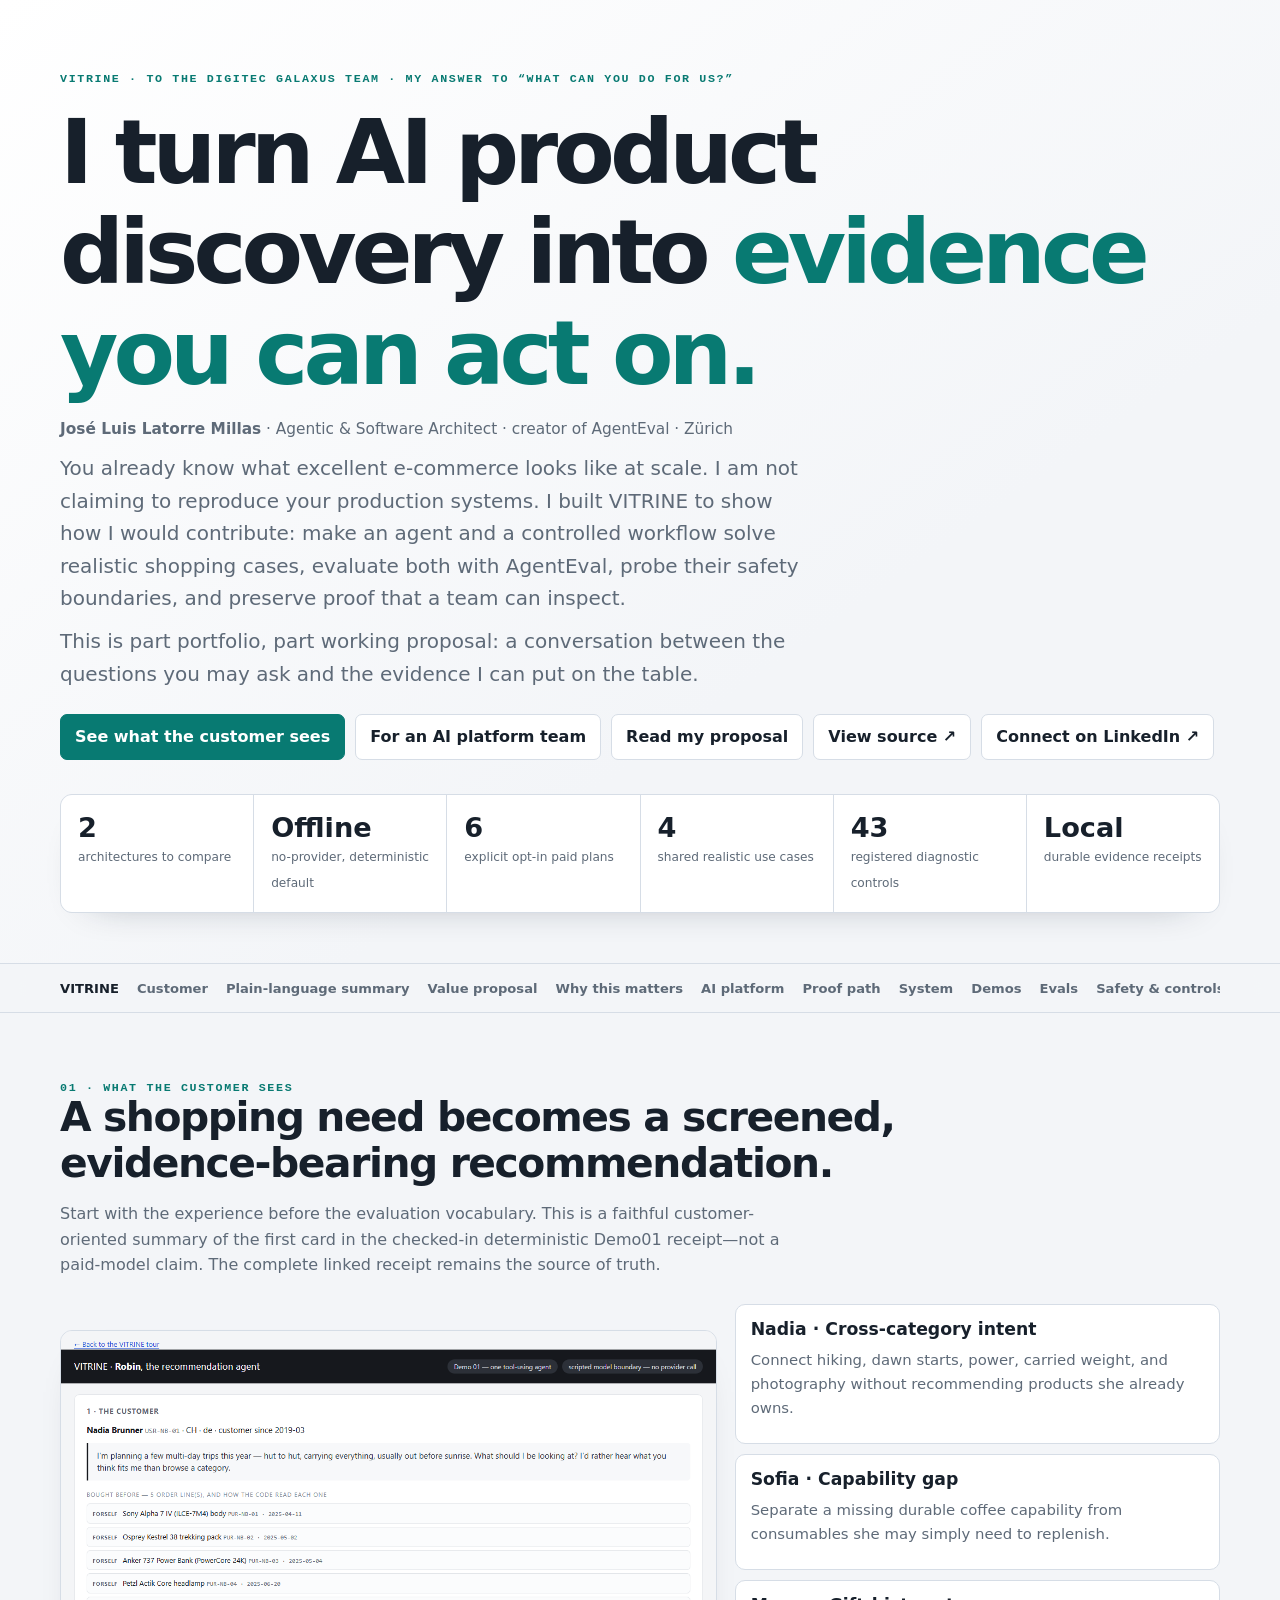
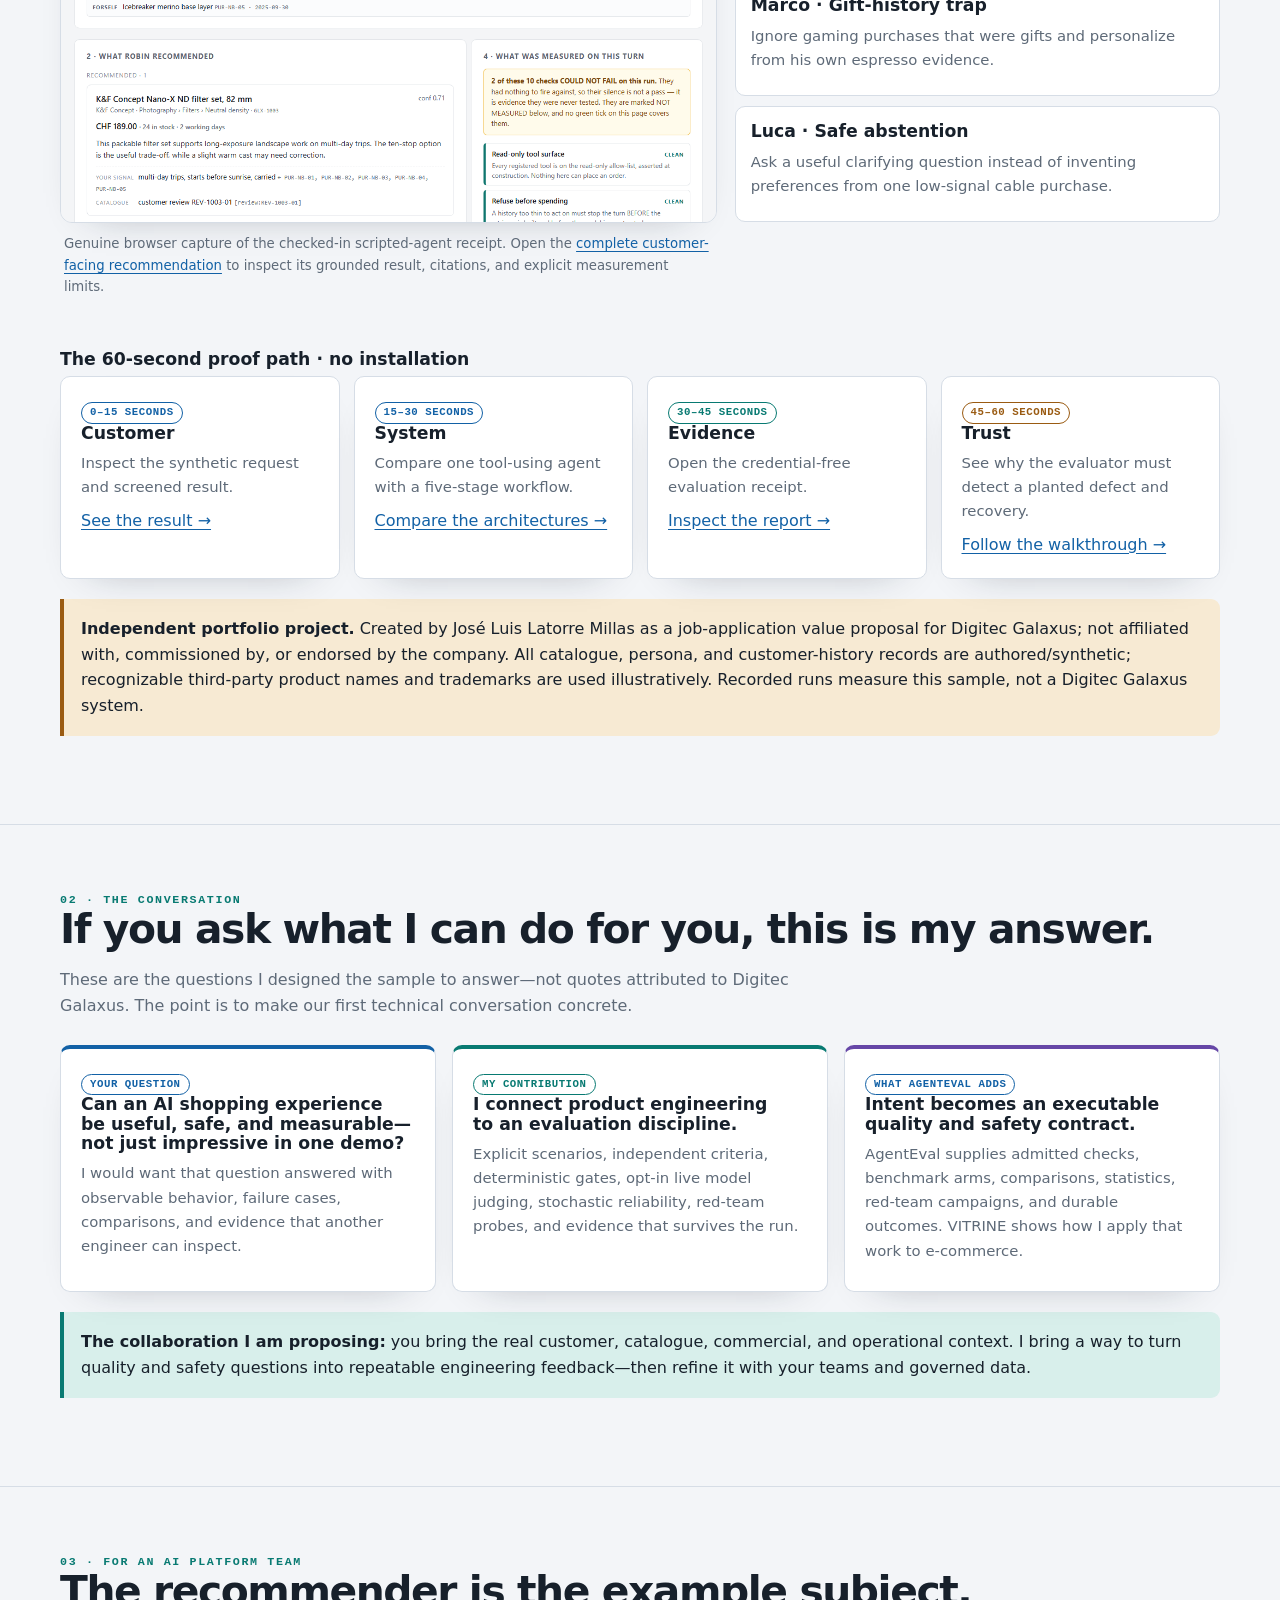
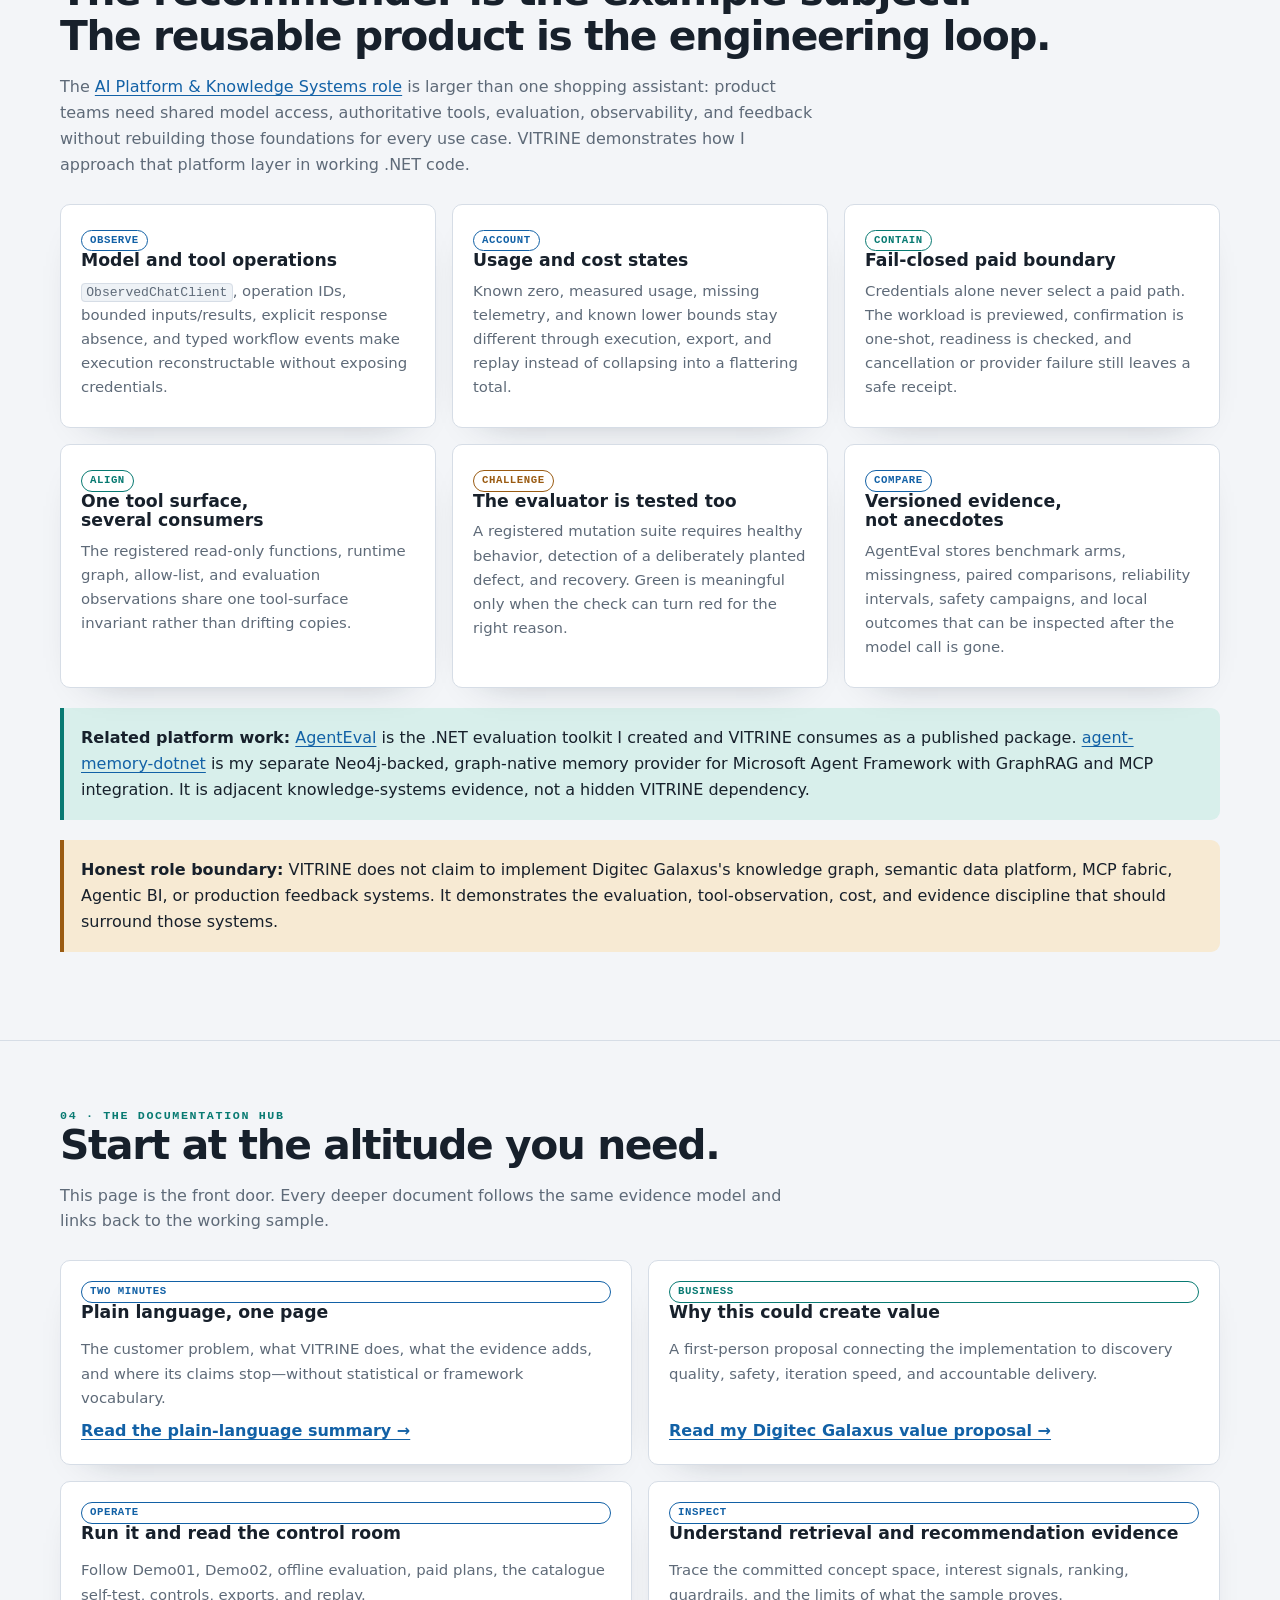
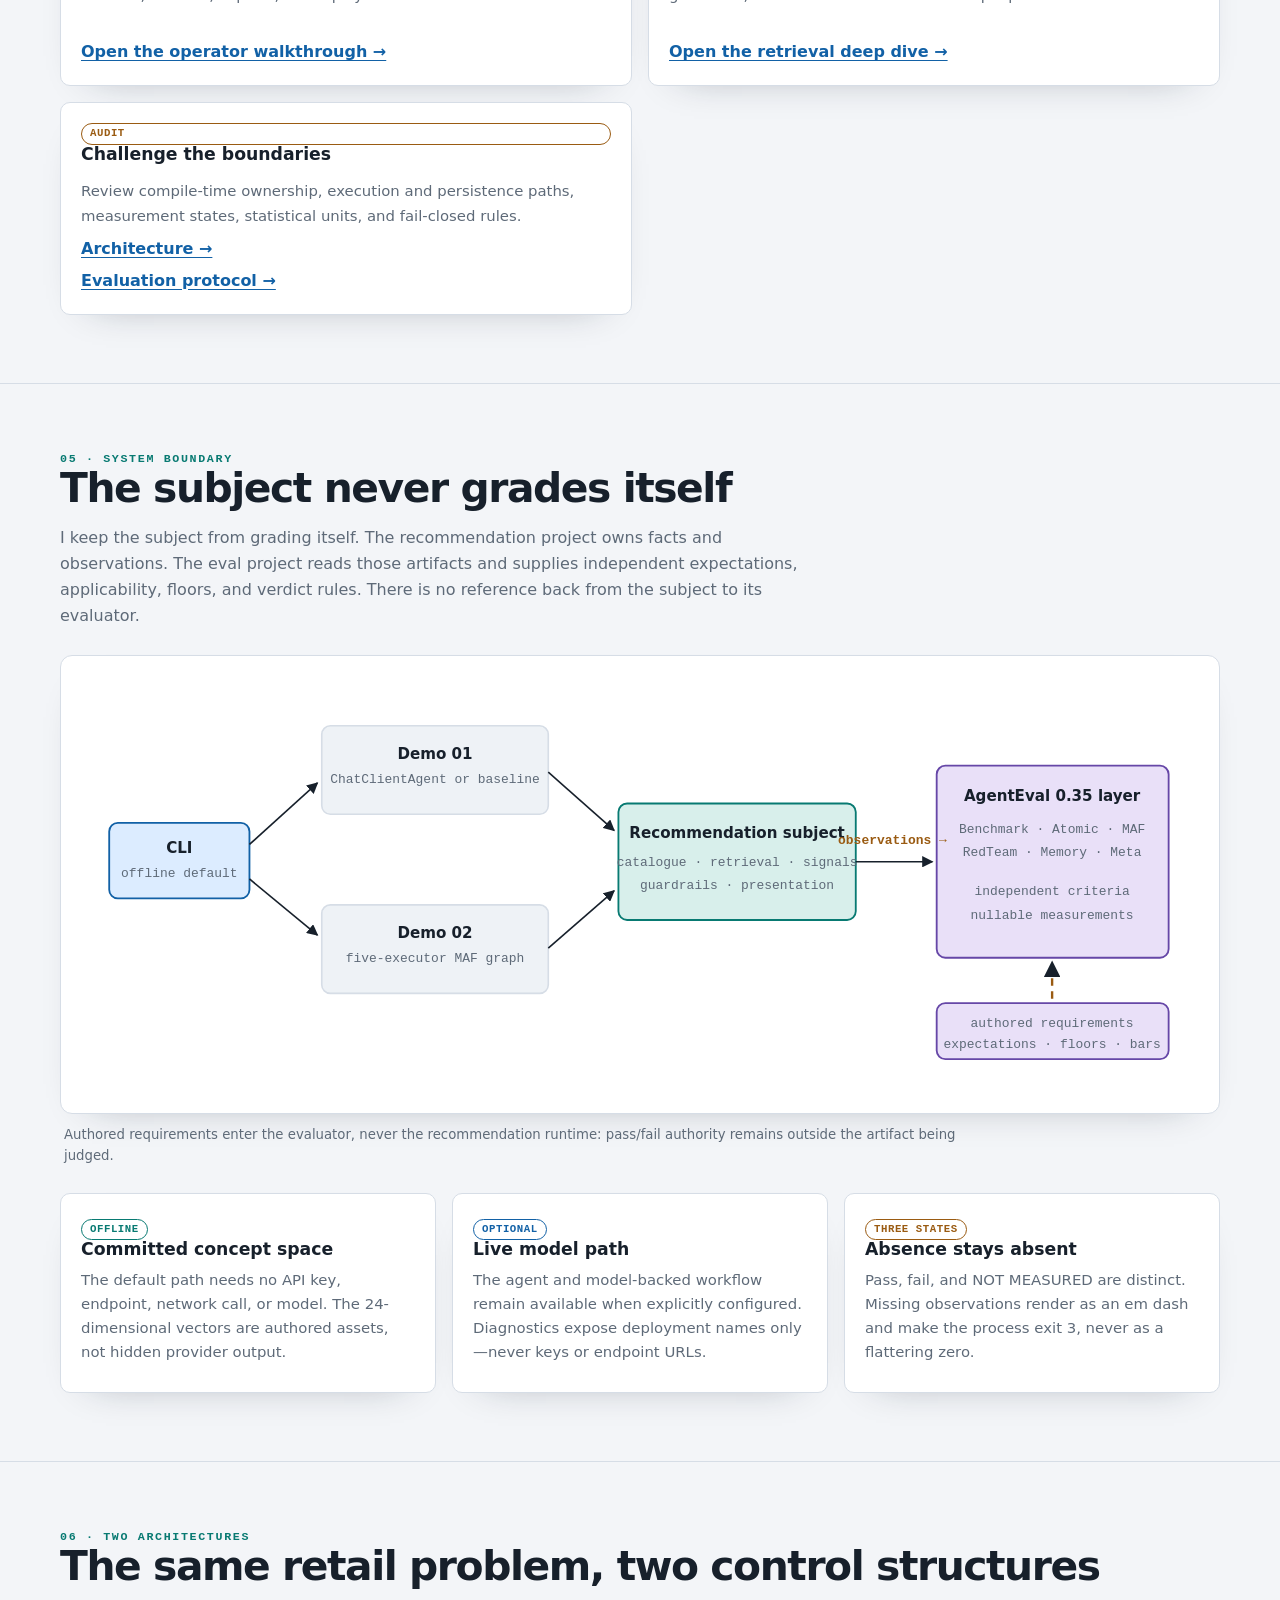
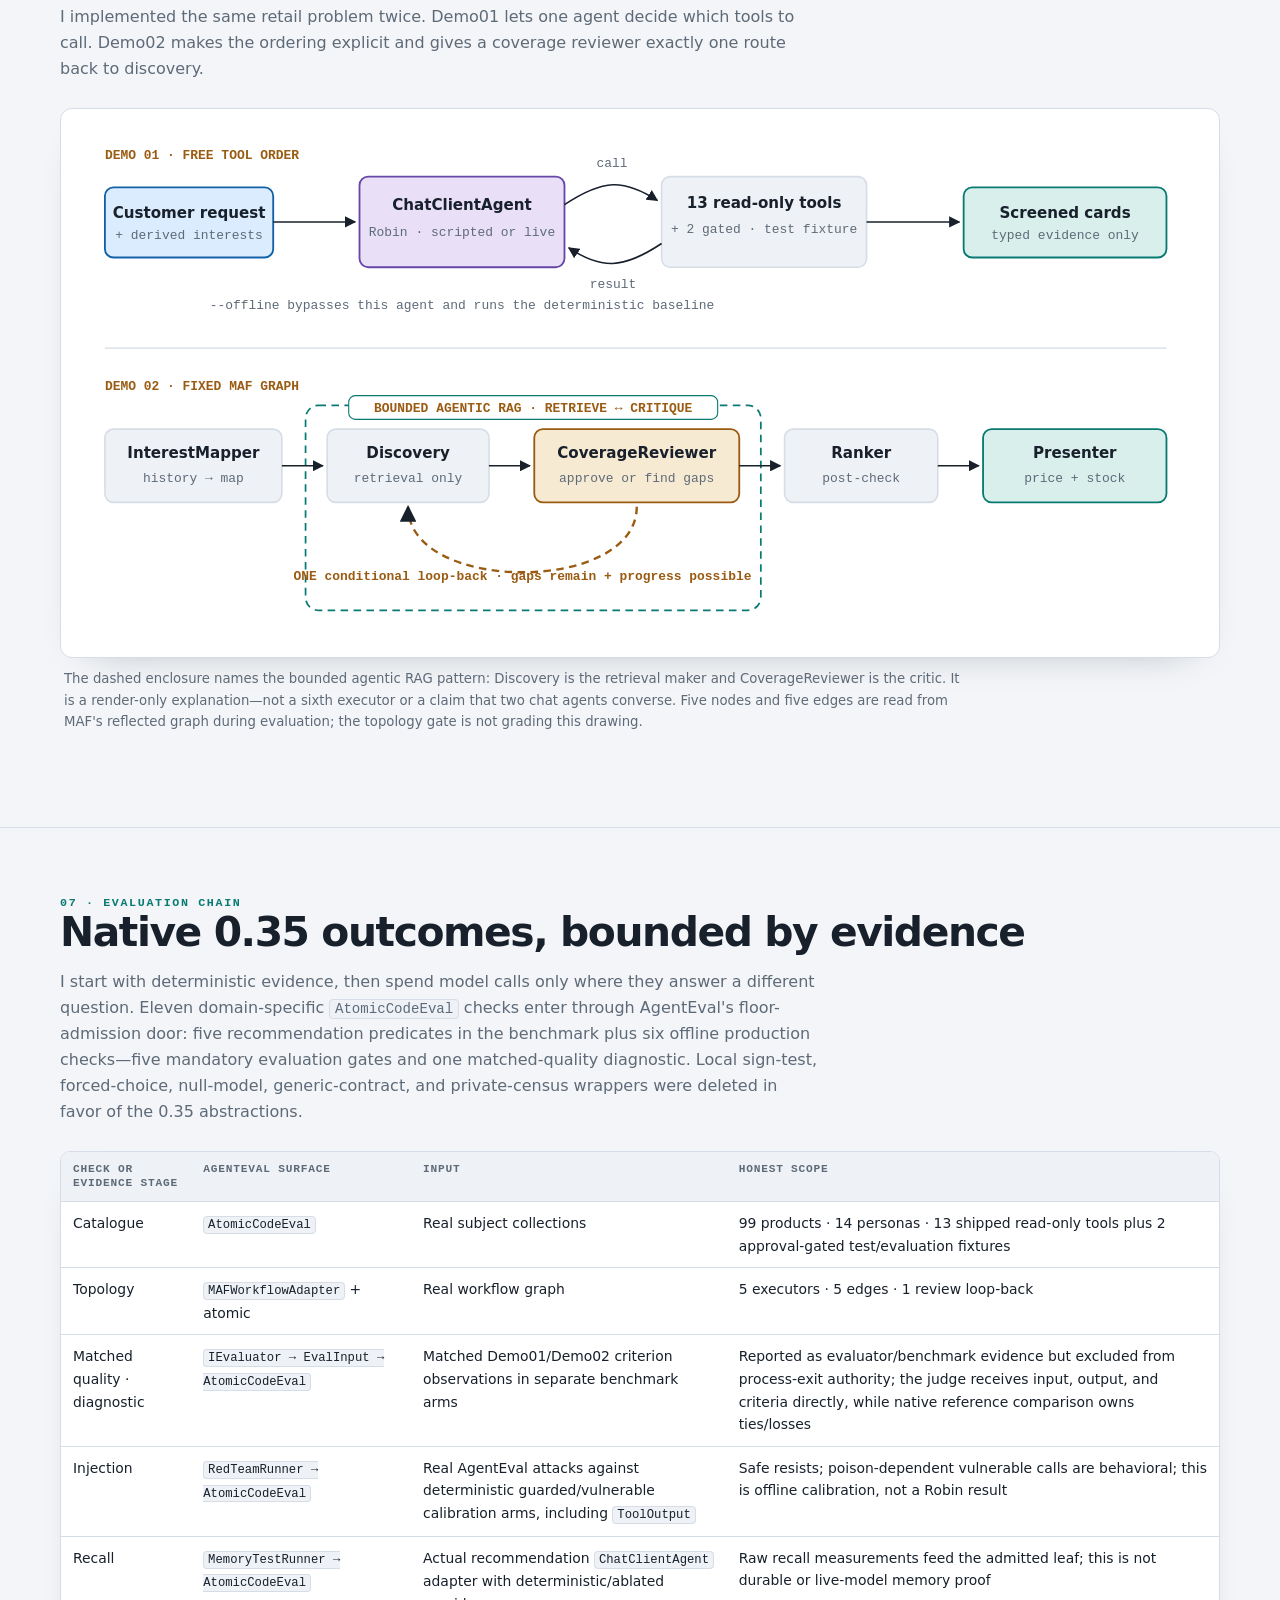
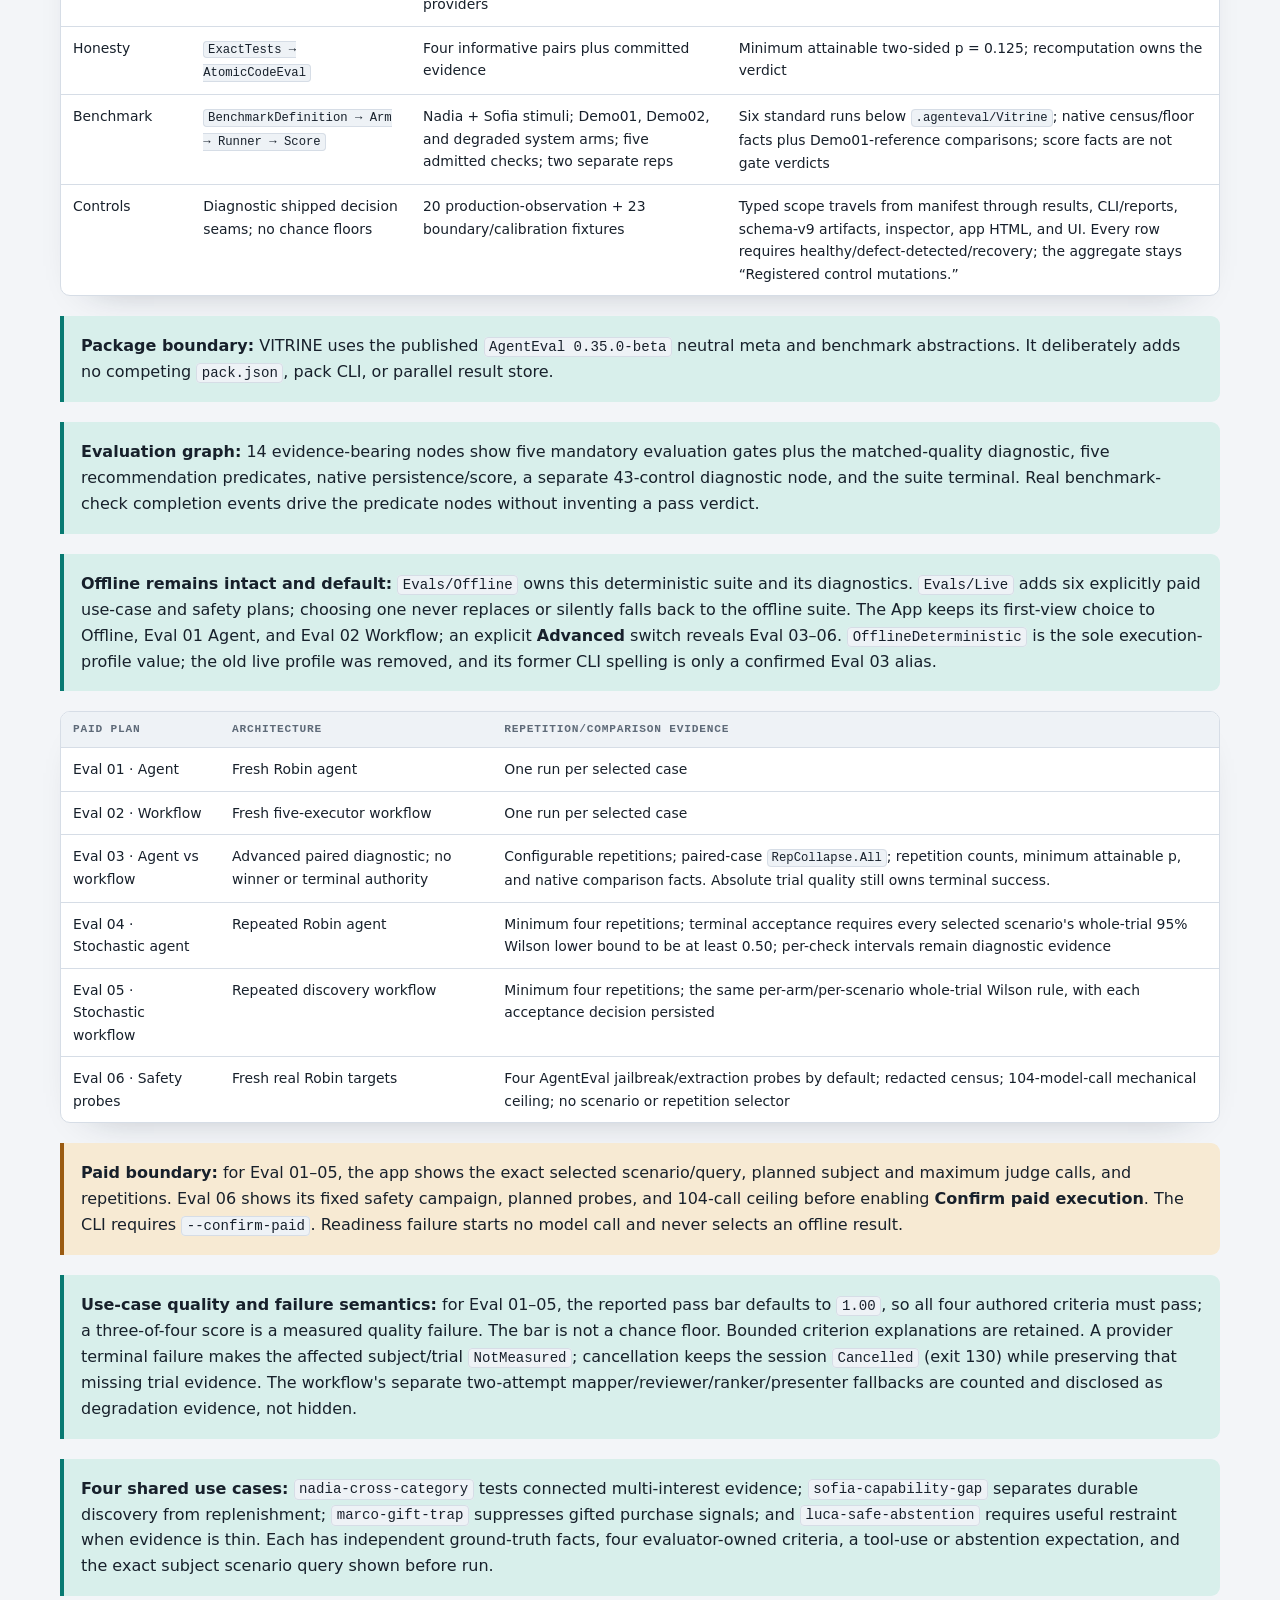
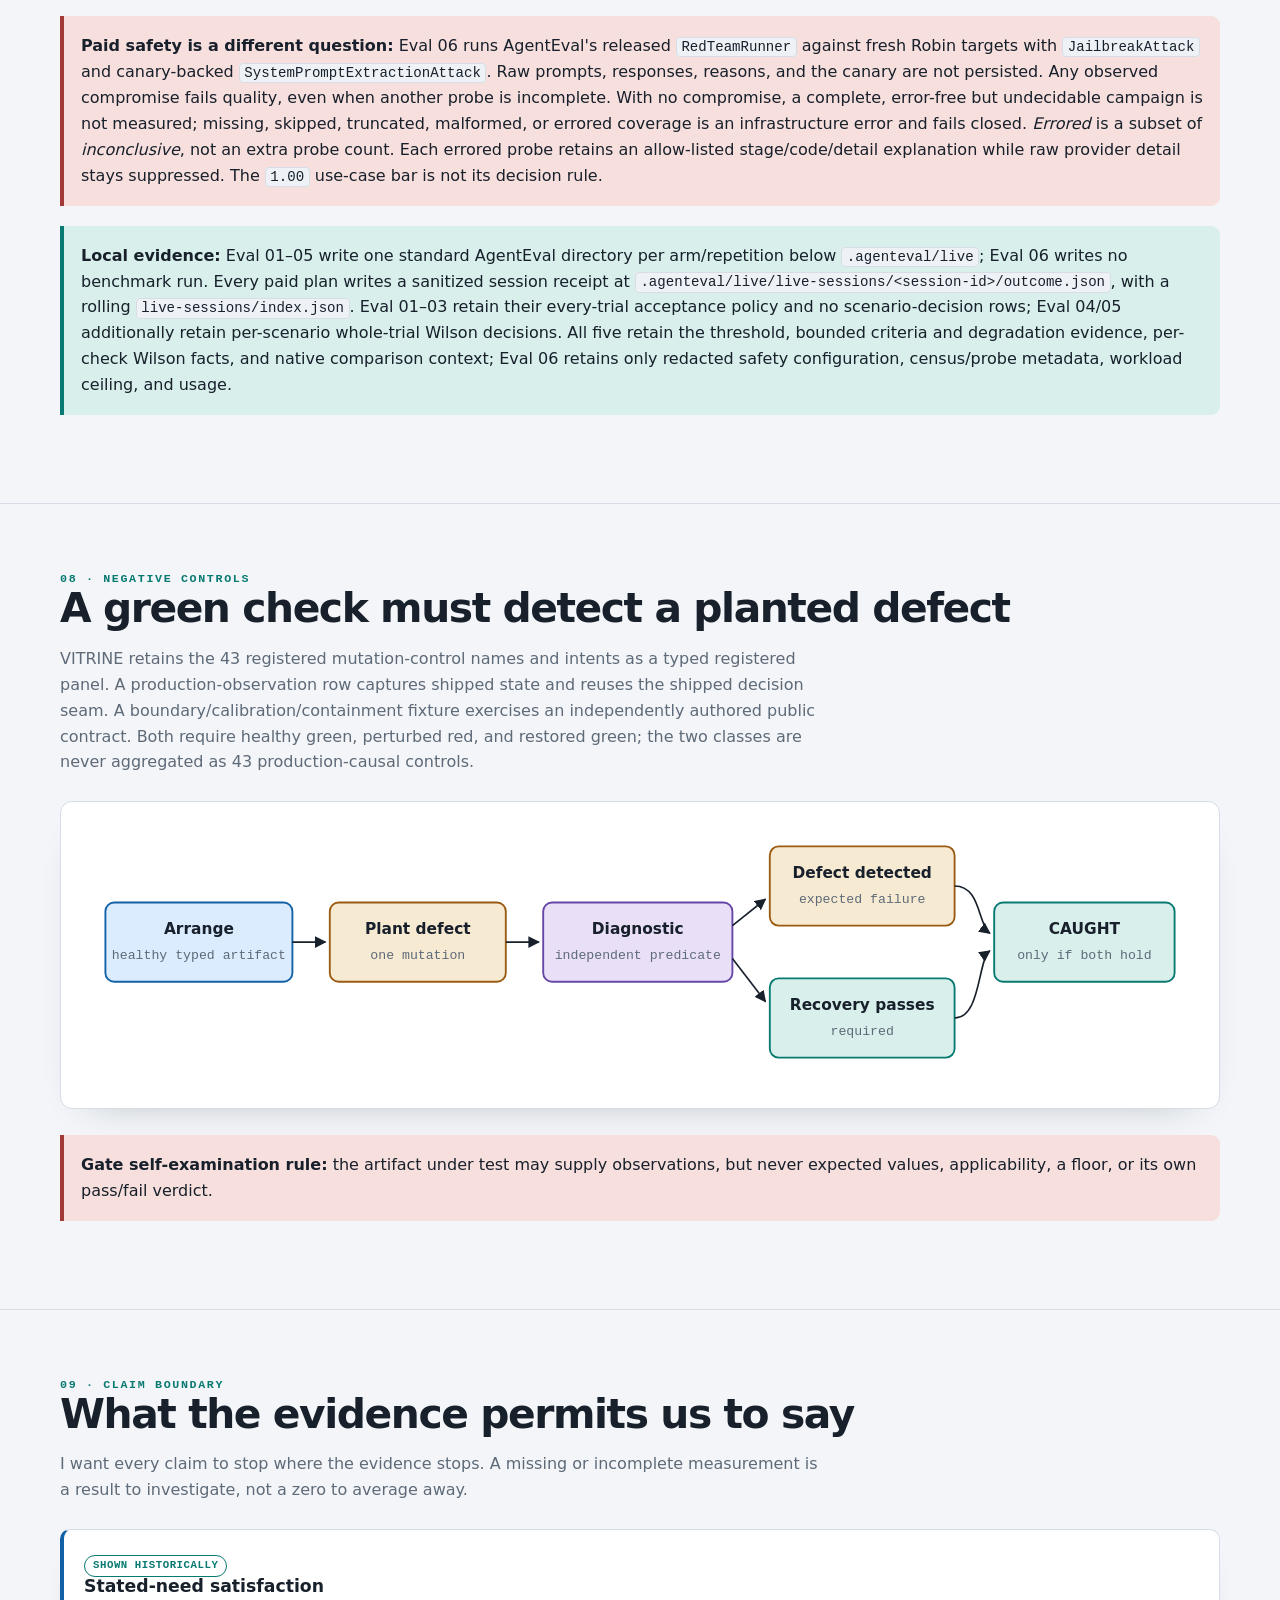
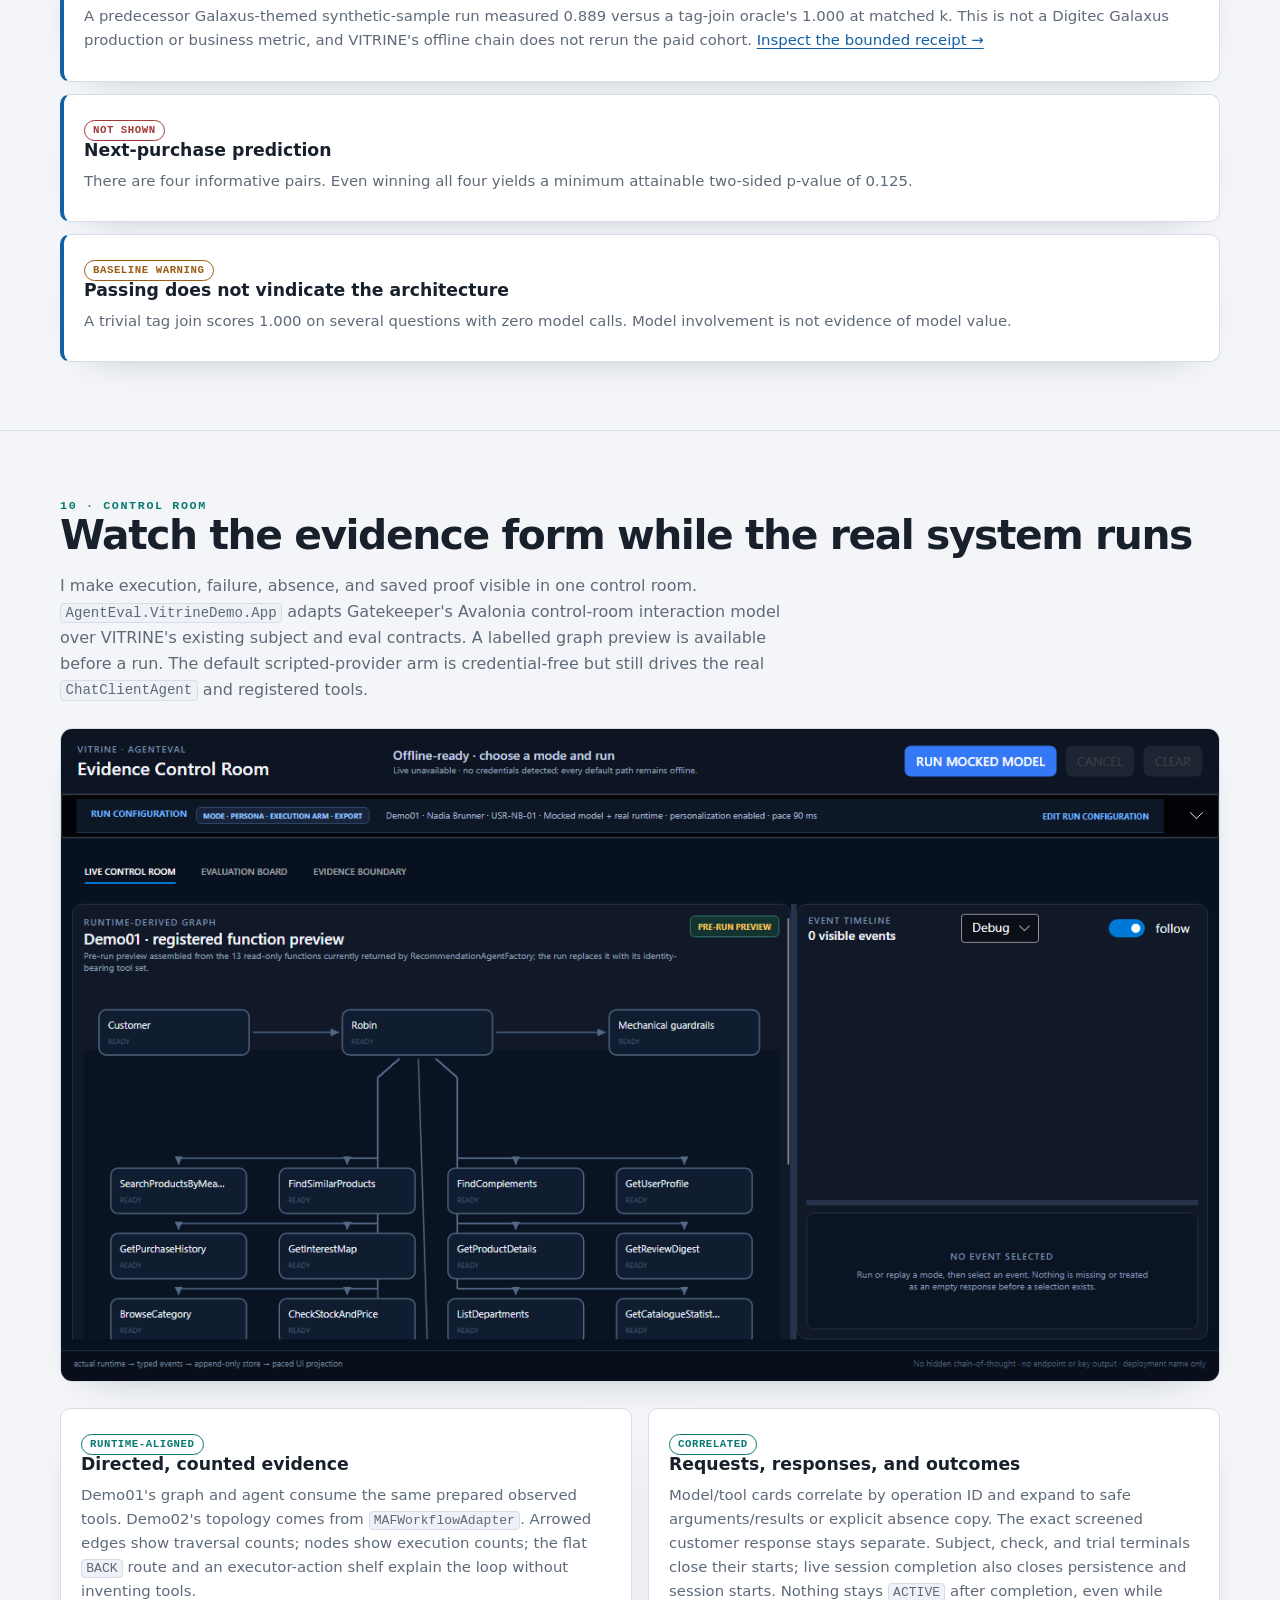
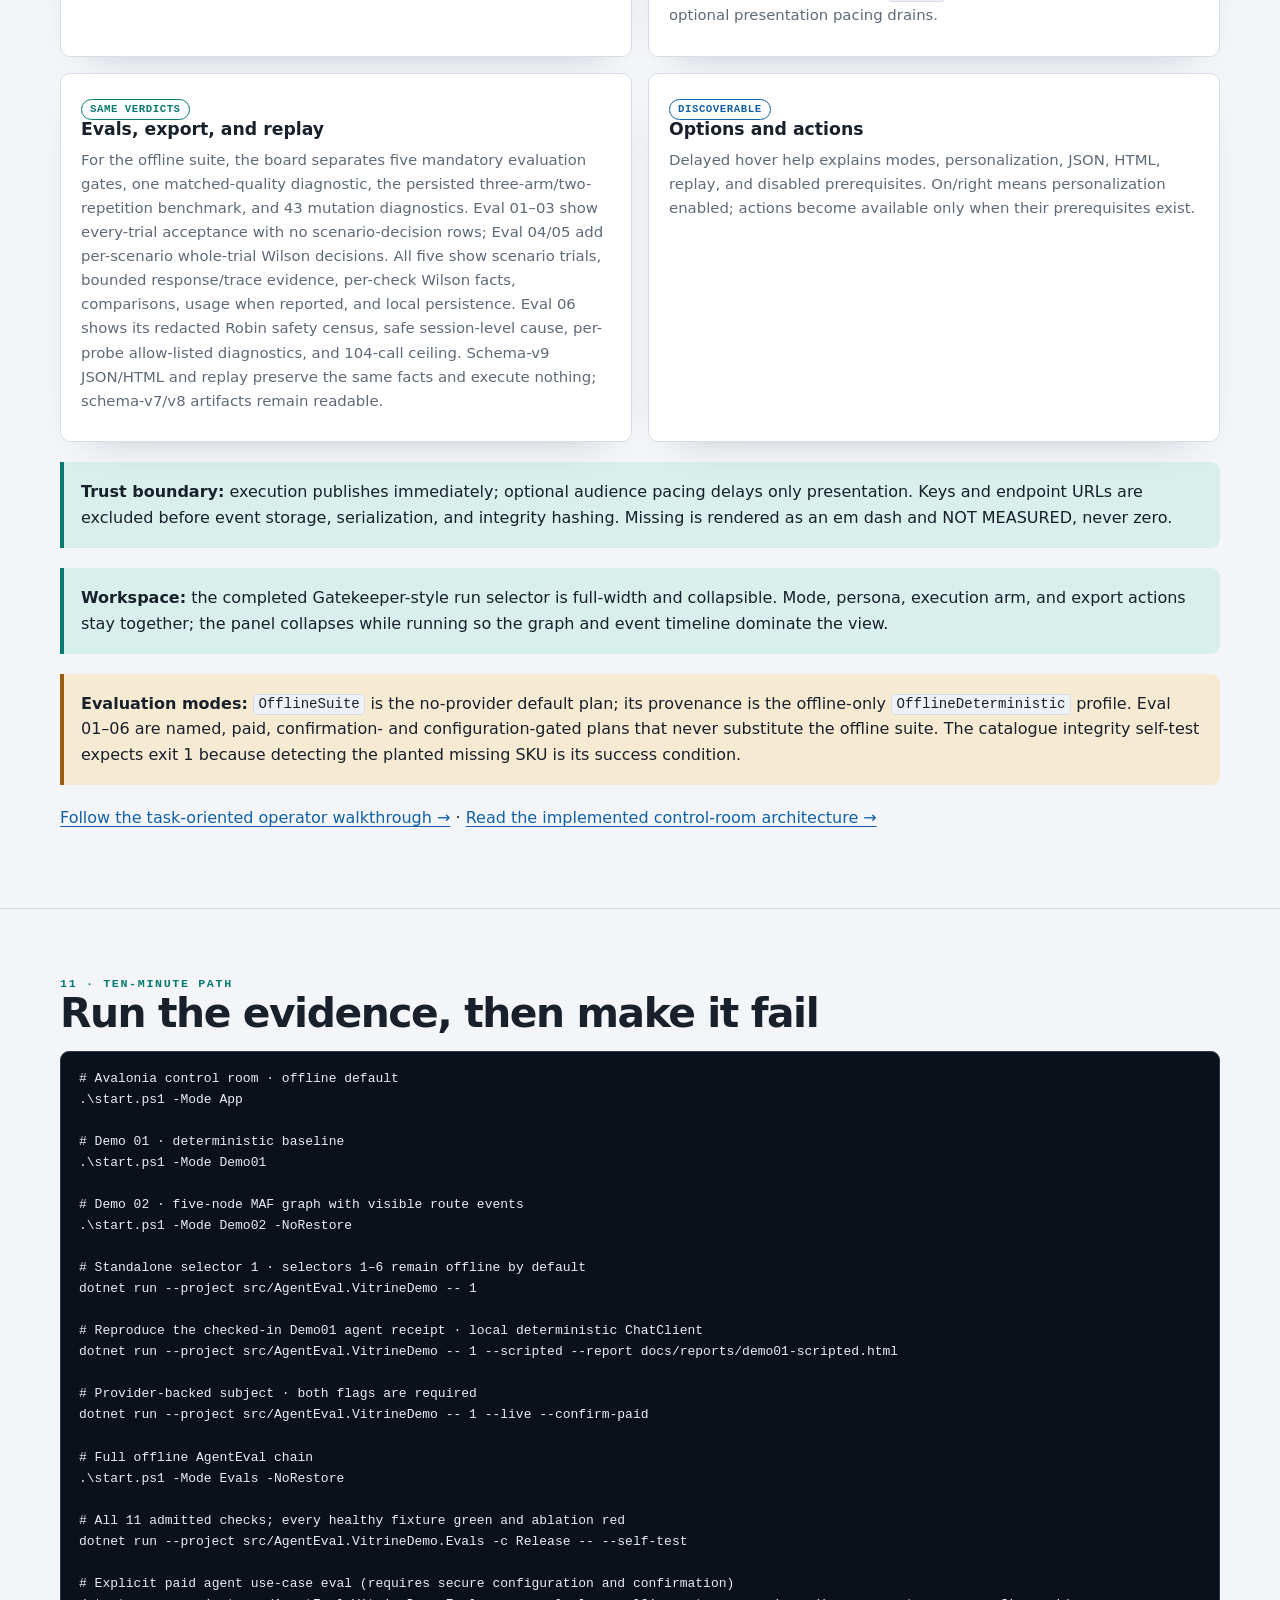
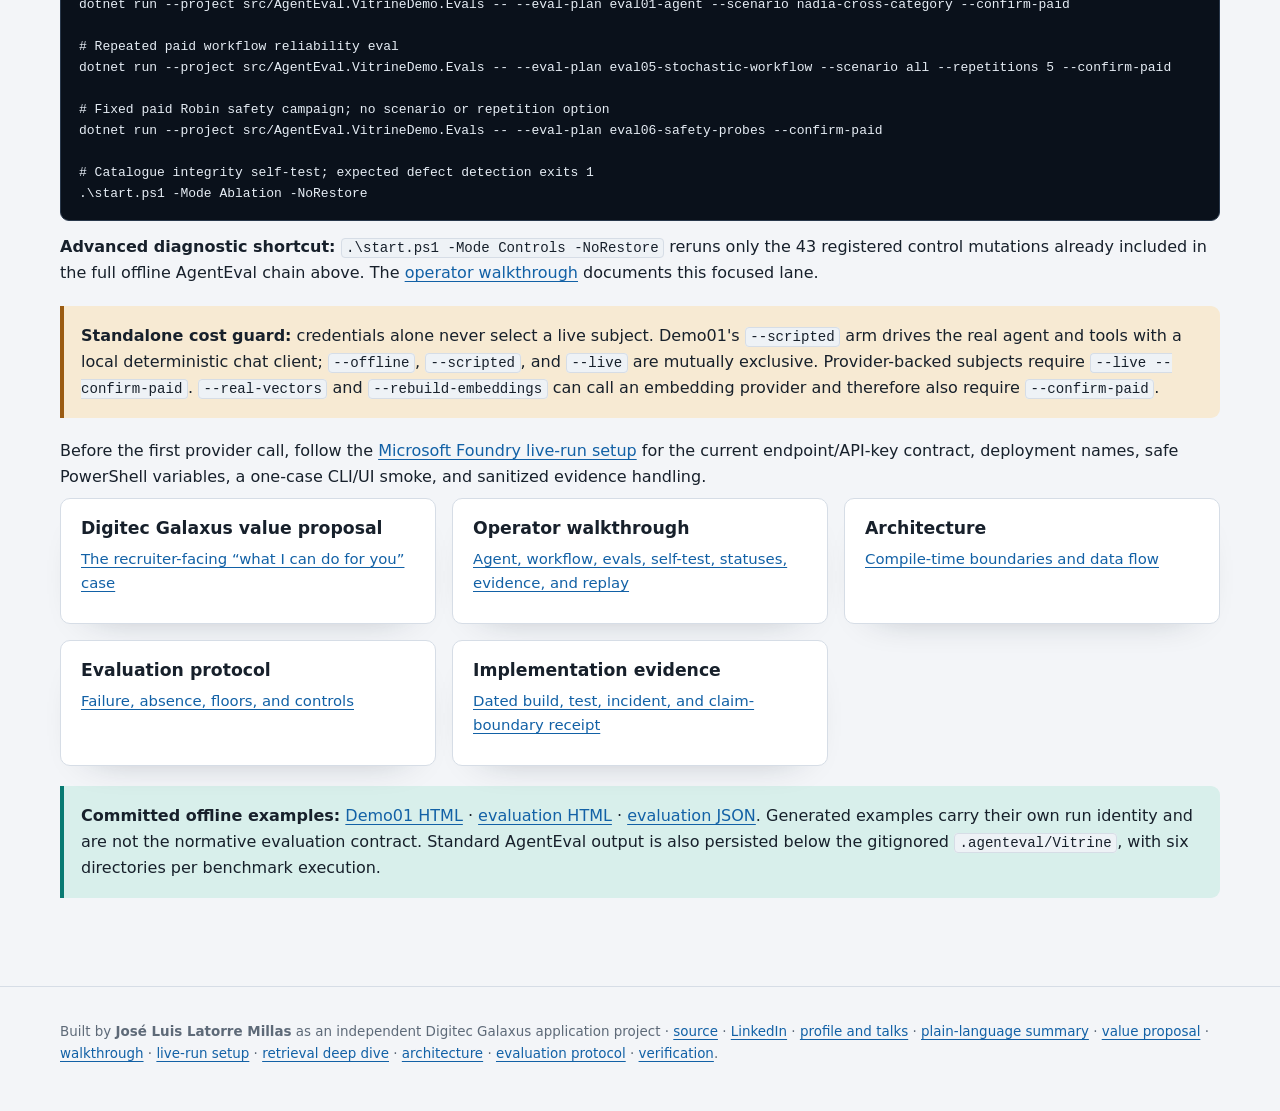
==== commit 8bc9bbc9: "feat: finalize live evaluation and agentic RAG UX" ====
--- a/docs/index.html
+++ b/docs/index.html
@@ -88,6 +88,8 @@
     .node-violet { fill:var(--violet-soft); stroke:var(--violet); stroke-width:1.7 }
     .edge { stroke:currentColor; stroke-width:1.5; fill:none }
     .edge-loop { stroke:var(--amber); stroke-width:2.2; stroke-dasharray:7 5; fill:none }
+    .agentic-rag-box { fill:none; stroke:var(--teal); stroke-width:1.6; stroke-dasharray:7 5 }
+    .agentic-rag-chip { fill:var(--surface); stroke:var(--teal); stroke-width:1 }
     .svg-title { fill:currentColor; font:650 14px system-ui,sans-serif }
     .svg-sub { fill:var(--muted); font:12px ui-monospace,Consolas,monospace }
     .svg-label { fill:var(--amber); font:700 12px ui-monospace,Consolas,monospace }
@@ -378,7 +380,7 @@
         <div class="diagram">
           <svg viewBox="0 0 1040 475" role="img" aria-labelledby="demos-title demos-desc">
             <title id="demos-title">Single-agent and workflow architectures</title>
-            <desc id="demos-desc">Demo 1 has one ChatClientAgent registered with thirteen read-only tools before guardrails screen recommendations; two approval-gated commit tools exist only in a separate test and evaluation fixture. Demo 2 has five executors with one conditional edge from CoverageReviewer back to Discovery.</desc>
+            <desc id="demos-desc">Demo 1 has one ChatClientAgent registered with thirteen read-only tools before guardrails screen recommendations; two approval-gated commit tools exist only in a separate test and evaluation fixture. Demo 2 has five executors, with Discovery and CoverageReviewer forming a bounded agentic RAG retrieve-and-critique loop.</desc>
             <defs><marker id="arrow-d" viewBox="0 0 10 10" refX="9" refY="5" markerWidth="7" markerHeight="7" orient="auto-start-reverse"><path d="M0 0L10 5L0 10z" fill="currentColor"/></marker></defs>
             <text class="svg-label" x="24" y="30">DEMO 01 · FREE TOOL ORDER</text>
             <rect class="node-blue" x="24" y="56" width="156" height="65" rx="8"/><text class="svg-title" x="102" y="84" text-anchor="middle">Customer request</text><text class="svg-sub" x="102" y="104" text-anchor="middle">+ derived interests</text>
@@ -390,6 +392,12 @@
             <text class="svg-sub" x="355" y="169" text-anchor="middle">--offline bypasses this agent and runs the deterministic baseline</text>
             <line x1="24" y1="205" x2="1008" y2="205" stroke="var(--line)"/>
             <text class="svg-label" x="24" y="244">DEMO 02 · FIXED MAF GRAPH</text>
+            <g role="group" aria-label="Bounded agentic RAG loop: Discovery retrieves; CoverageReviewer critiques">
+              <title>Bounded Agentic RAG: Discovery retrieves and CoverageReviewer critiques</title>
+              <rect class="agentic-rag-box" x="210" y="258" width="422" height="190" rx="12"/>
+              <rect class="agentic-rag-chip" x="250" y="249" width="342" height="22" rx="6"/>
+              <text class="svg-label" x="421" y="264" text-anchor="middle">BOUNDED AGENTIC RAG · RETRIEVE ↔ CRITIQUE</text>
+            </g>
             <g>
               <rect class="node" x="24" y="280" width="164" height="68" rx="8"/><text class="svg-title" x="106" y="307" text-anchor="middle">InterestMapper</text><text class="svg-sub" x="106" y="329" text-anchor="middle">history → map</text>
               <rect class="node" x="230" y="280" width="150" height="68" rx="8"/><text class="svg-title" x="305" y="307" text-anchor="middle">Discovery</text><text class="svg-sub" x="305" y="329" text-anchor="middle">retrieval only</text>
@@ -402,8 +410,10 @@
             <text class="svg-label" x="411" y="420" text-anchor="middle">ONE conditional loop-back · gaps remain + progress possible</text>
           </svg>
         </div>
-        <figcaption>Five nodes and five edges are read from MAF's reflected graph during evaluation;
-          the topology gate is not grading this drawing.</figcaption>
+        <figcaption>The dashed enclosure names the bounded agentic RAG pattern: Discovery is the
+          retrieval maker and CoverageReviewer is the critic. It is a render-only explanation—not
+          a sixth executor or a claim that two chat agents converse. Five nodes and five edges are
+          read from MAF's reflected graph during evaluation; the topology gate is not grading this drawing.</figcaption>
       </figure>
     </div>
   </section>
@@ -444,7 +454,9 @@
       <div class="callout"><p><strong>Offline remains intact and default:</strong>
         <code>Evals/Offline</code> owns this deterministic suite and its diagnostics.
         <code>Evals/Live</code> adds six explicitly paid use-case and safety plans; choosing one never replaces
-        or silently falls back to the offline suite. <code>OfflineDeterministic</code> is the sole
+        or silently falls back to the offline suite. The App keeps its first-view choice to Offline,
+        Eval 01 Agent, and Eval 02 Workflow; an explicit <strong>Advanced</strong> switch reveals
+        Eval 03–06. <code>OfflineDeterministic</code> is the sole
         execution-profile value; the old live profile was removed, and its former CLI spelling is
         only a confirmed Eval 03 alias.</p></div>
       <div class="table-wrap">
@@ -453,7 +465,7 @@
           <tbody>
             <tr><td>Eval 01 · Agent</td><td>Fresh Robin agent</td><td>One run per selected case</td></tr>
             <tr><td>Eval 02 · Workflow</td><td>Fresh five-executor workflow</td><td>One run per selected case</td></tr>
-            <tr><td>Eval 03 · Agent vs workflow</td><td>Agent reference + workflow challenger</td><td>Configurable repetitions; paired-case <code>RepCollapse.All</code>; repetition counts, minimum attainable p, and native comparison facts</td></tr>
+            <tr><td>Eval 03 · Agent vs workflow</td><td>Advanced paired diagnostic; no winner or terminal authority</td><td>Configurable repetitions; paired-case <code>RepCollapse.All</code>; repetition counts, minimum attainable p, and native comparison facts. Absolute trial quality still owns terminal success.</td></tr>
             <tr><td>Eval 04 · Stochastic agent</td><td>Repeated Robin agent</td><td>Minimum four repetitions; terminal acceptance requires every selected scenario's whole-trial 95% Wilson lower bound to be at least 0.50; per-check intervals remain diagnostic evidence</td></tr>
             <tr><td>Eval 05 · Stochastic workflow</td><td>Repeated discovery workflow</td><td>Minimum four repetitions; the same per-arm/per-scenario whole-trial Wilson rule, with each acceptance decision persisted</td></tr>
             <tr><td>Eval 06 · Safety probes</td><td>Fresh real Robin targets</td><td>Four AgentEval jailbreak/extraction probes by default; redacted census; 104-model-call mechanical ceiling; no scenario or repetition selector</td></tr>
@@ -466,7 +478,8 @@
         <strong>Confirm paid execution</strong>. The CLI requires <code>--confirm-paid</code>.
         Readiness failure starts no model call and never selects an offline result.</p></div>
       <div class="callout"><p><strong>Use-case quality and failure semantics:</strong> for Eval 01–05, the reported pass bar
-        defaults to <code>0.75</code> and is not a chance floor. Bounded criterion explanations are
+        defaults to <code>1.00</code>, so all four authored criteria must pass; a three-of-four score is
+        a measured quality failure. The bar is not a chance floor. Bounded criterion explanations are
         retained. A provider terminal failure makes the affected subject/trial <code>NotMeasured</code>;
         cancellation keeps the session <code>Cancelled</code> (exit 130) while preserving that missing trial evidence. The
         workflow's separate two-attempt mapper/reviewer/ranker/presenter fallbacks are counted and
@@ -486,7 +499,7 @@
         error-free but undecidable campaign is not measured; missing, skipped, truncated,
         malformed, or errored coverage is an infrastructure error and fails closed. <em>Errored</em> is a subset of
         <em>inconclusive</em>, not an extra probe count. Each errored probe retains an allow-listed
-        stage/code/detail explanation while raw provider detail stays suppressed. The <code>0.75</code> use-case bar
+        stage/code/detail explanation while raw provider detail stays suppressed. The <code>1.00</code> use-case bar
         is not its decision rule.</p></div>
       <div class="callout"><p><strong>Local evidence:</strong> Eval 01–05 write one standard AgentEval directory
         per arm/repetition below <code>.agenteval/live</code>; Eval 06 writes no benchmark run.
@@ -599,6 +612,9 @@
 <span aria-hidden="true"># </span>Standalone selector 1 · selectors 1–6 remain offline by default
 dotnet run --project src/AgentEval.VitrineDemo -- 1
 
+<span aria-hidden="true"># </span>Reproduce the checked-in Demo01 agent receipt · local deterministic ChatClient
+dotnet run --project src/AgentEval.VitrineDemo -- 1 --scripted --report docs/reports/demo01-scripted.html
+
 <span aria-hidden="true"># </span>Provider-backed subject · both flags are required
 dotnet run --project src/AgentEval.VitrineDemo -- 1 --live --confirm-paid
 
@@ -617,16 +633,23 @@
 <span aria-hidden="true"># </span>Fixed paid Robin safety campaign; no scenario or repetition option
 dotnet run --project src/AgentEval.VitrineDemo.Evals -- --eval-plan eval06-safety-probes --confirm-paid
 
-<span aria-hidden="true"># </span>All 43 registered control mutations, with honest row scope
-.\start.ps1 -Mode Controls -NoRestore
-
 <span aria-hidden="true"># </span>Catalogue integrity self-test; expected defect detection exits 1
 .\start.ps1 -Mode Ablation -NoRestore</pre>
+      <p><strong>Advanced diagnostic shortcut:</strong>
+        <code>.\start.ps1 -Mode Controls -NoRestore</code> reruns only the 43 registered control
+        mutations already included in the full offline AgentEval chain above. The
+        <a href="Vitrine-Walkthrough.html">operator walkthrough</a> documents this focused lane.</p>
       <div class="callout warn"><p><strong>Standalone cost guard:</strong> credentials alone never
-        select a live subject. Selectors 1–6 stay offline unless <code>--live</code> and
-        <code>--confirm-paid</code> are both present. <code>--real-vectors</code> and
+        select a live subject. Demo01's <code>--scripted</code> arm drives the real agent and tools
+        with a local deterministic chat client; <code>--offline</code>, <code>--scripted</code>, and
+        <code>--live</code> are mutually exclusive. Provider-backed subjects require
+        <code>--live --confirm-paid</code>. <code>--real-vectors</code> and
         <code>--rebuild-embeddings</code> can call an embedding provider and therefore also require
         <code>--confirm-paid</code>.</p></div>
+      <p>Before the first provider call, follow the
+        <a href="Vitrine-Live-Run-Setup.html">Microsoft Foundry live-run setup</a> for the current
+        endpoint/API-key contract, deployment names, safe PowerShell variables, a one-case CLI/UI
+        smoke, and sanitized evidence handling.</p>
       <div class="grid3">
         <article class="card"><h3>Digitec Galaxus value proposal</h3><p><a href="Vitrine-Digitec-Galaxus-Value-Proposal.html">The recruiter-facing “what I can do for you” case</a></p></article>
         <article class="card"><h3>Operator walkthrough</h3><p><a href="Vitrine-Walkthrough.html">Agent, workflow, evals, self-test, statuses, evidence, and replay</a></p></article>
@@ -652,6 +675,7 @@
     <a href="Vitrine-One-Page-Summary.html">plain-language summary</a> ·
     <a href="Vitrine-Digitec-Galaxus-Value-Proposal.html">value proposal</a> ·
     <a href="Vitrine-Walkthrough.html">walkthrough</a> ·
+    <a href="Vitrine-Live-Run-Setup.html">live-run setup</a> ·
     <a href="Vitrine-Retrieval-Deep-Dive.html">retrieval deep dive</a> ·
     <a href="Vitrine-Architecture.html">architecture</a> ·
     <a href="Vitrine-Evaluation-Protocol.html">evaluation protocol</a> ·
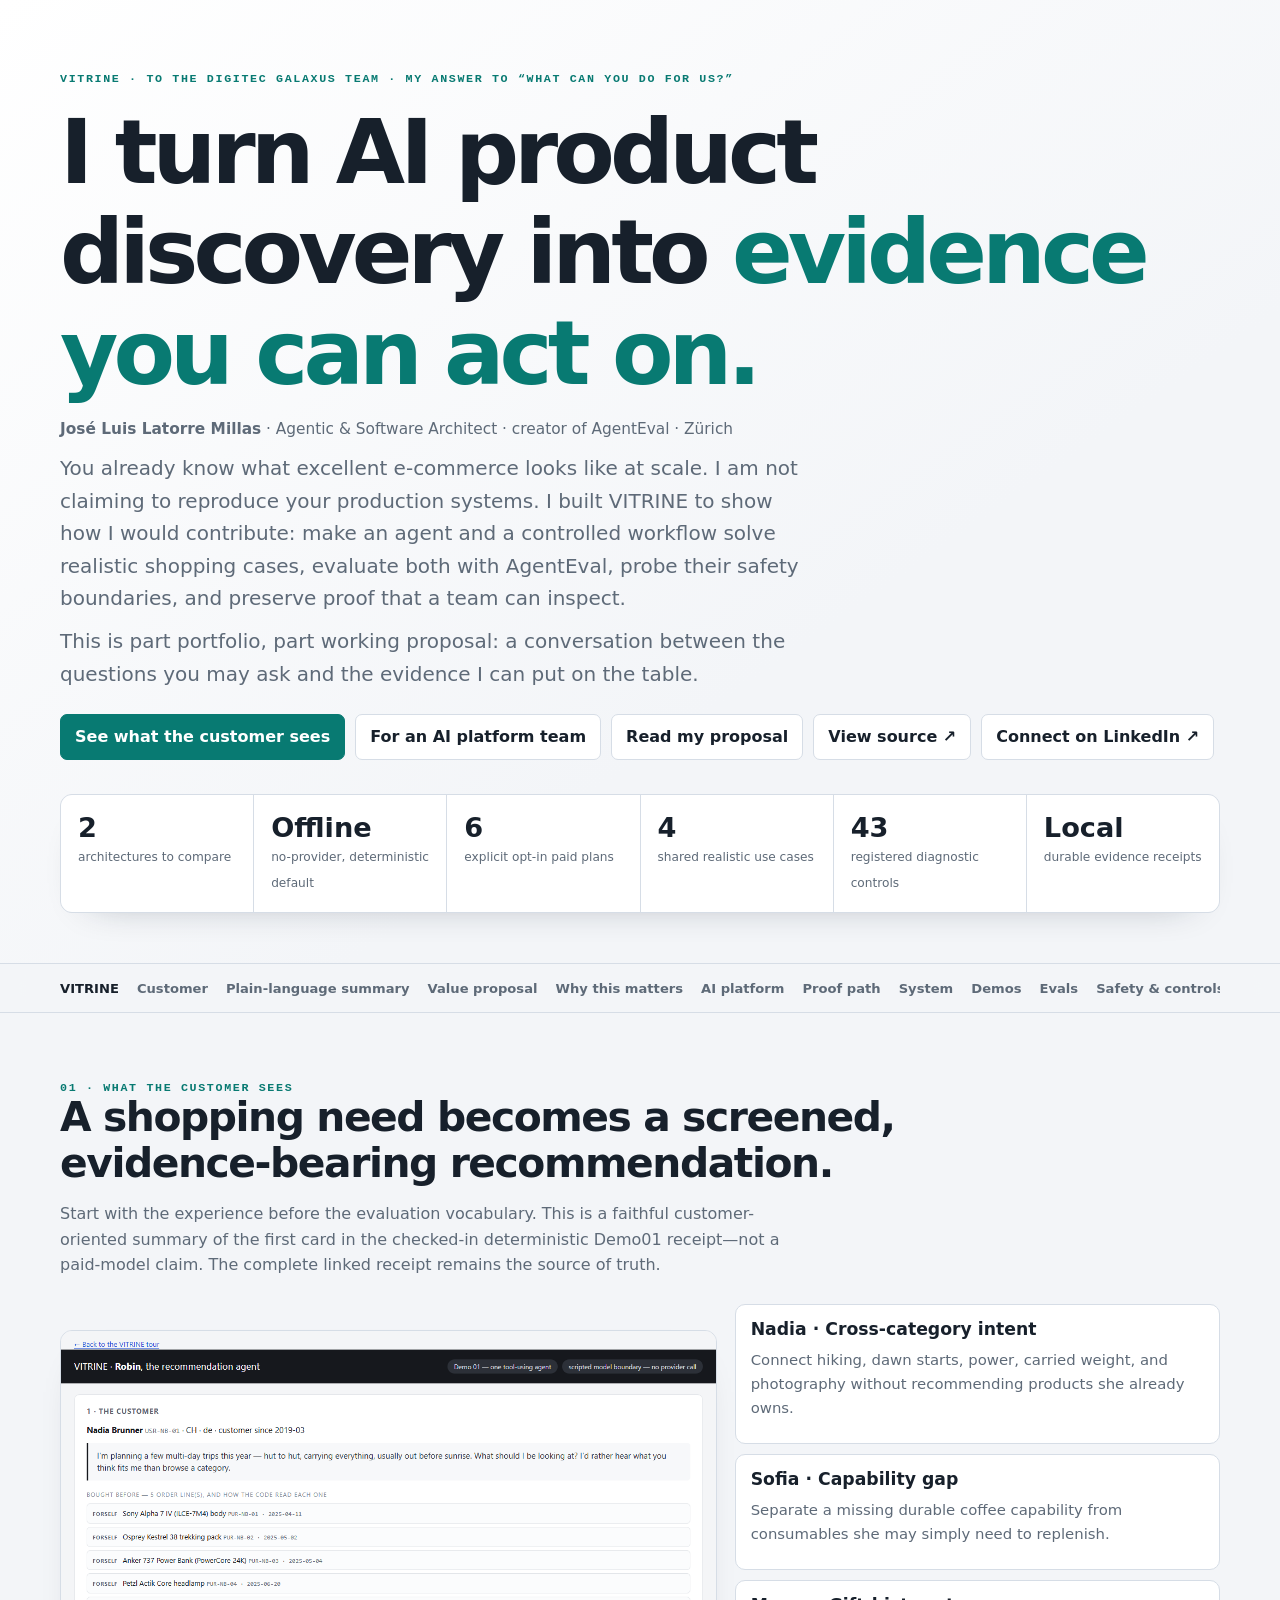
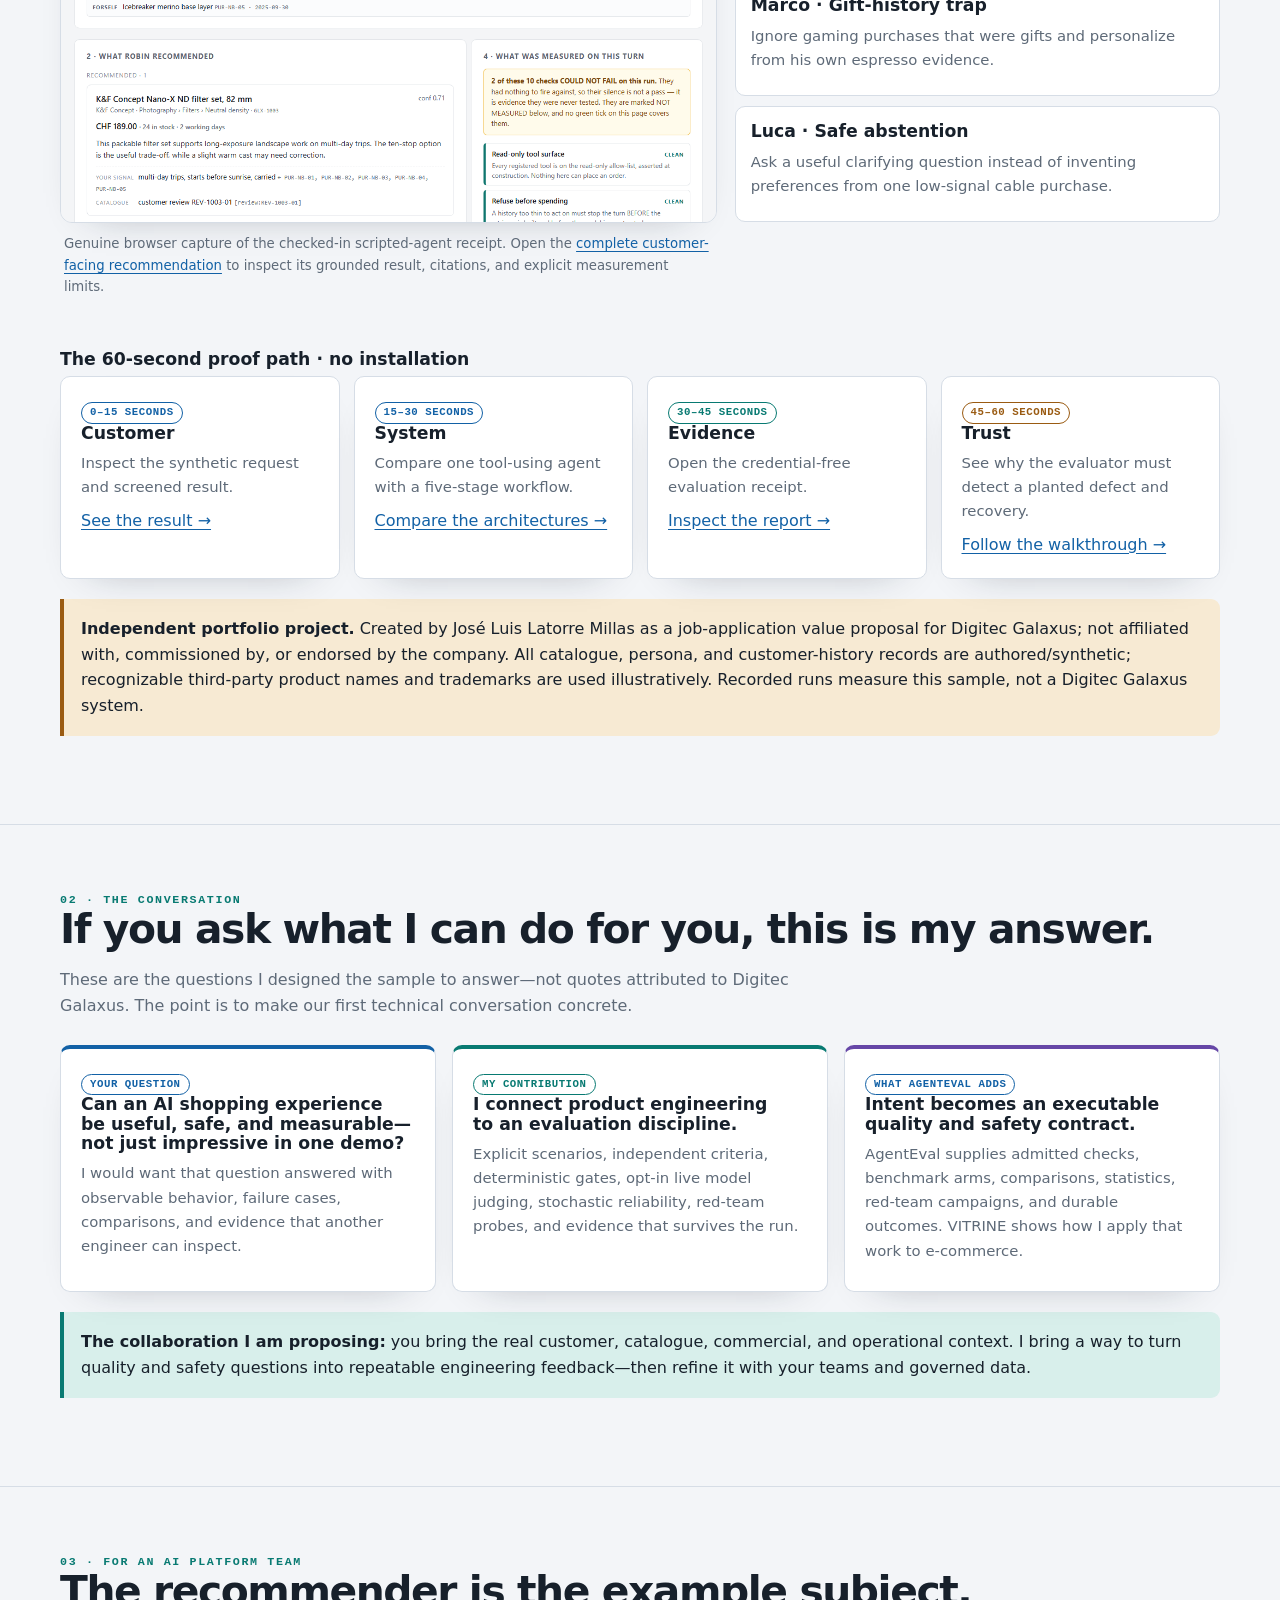
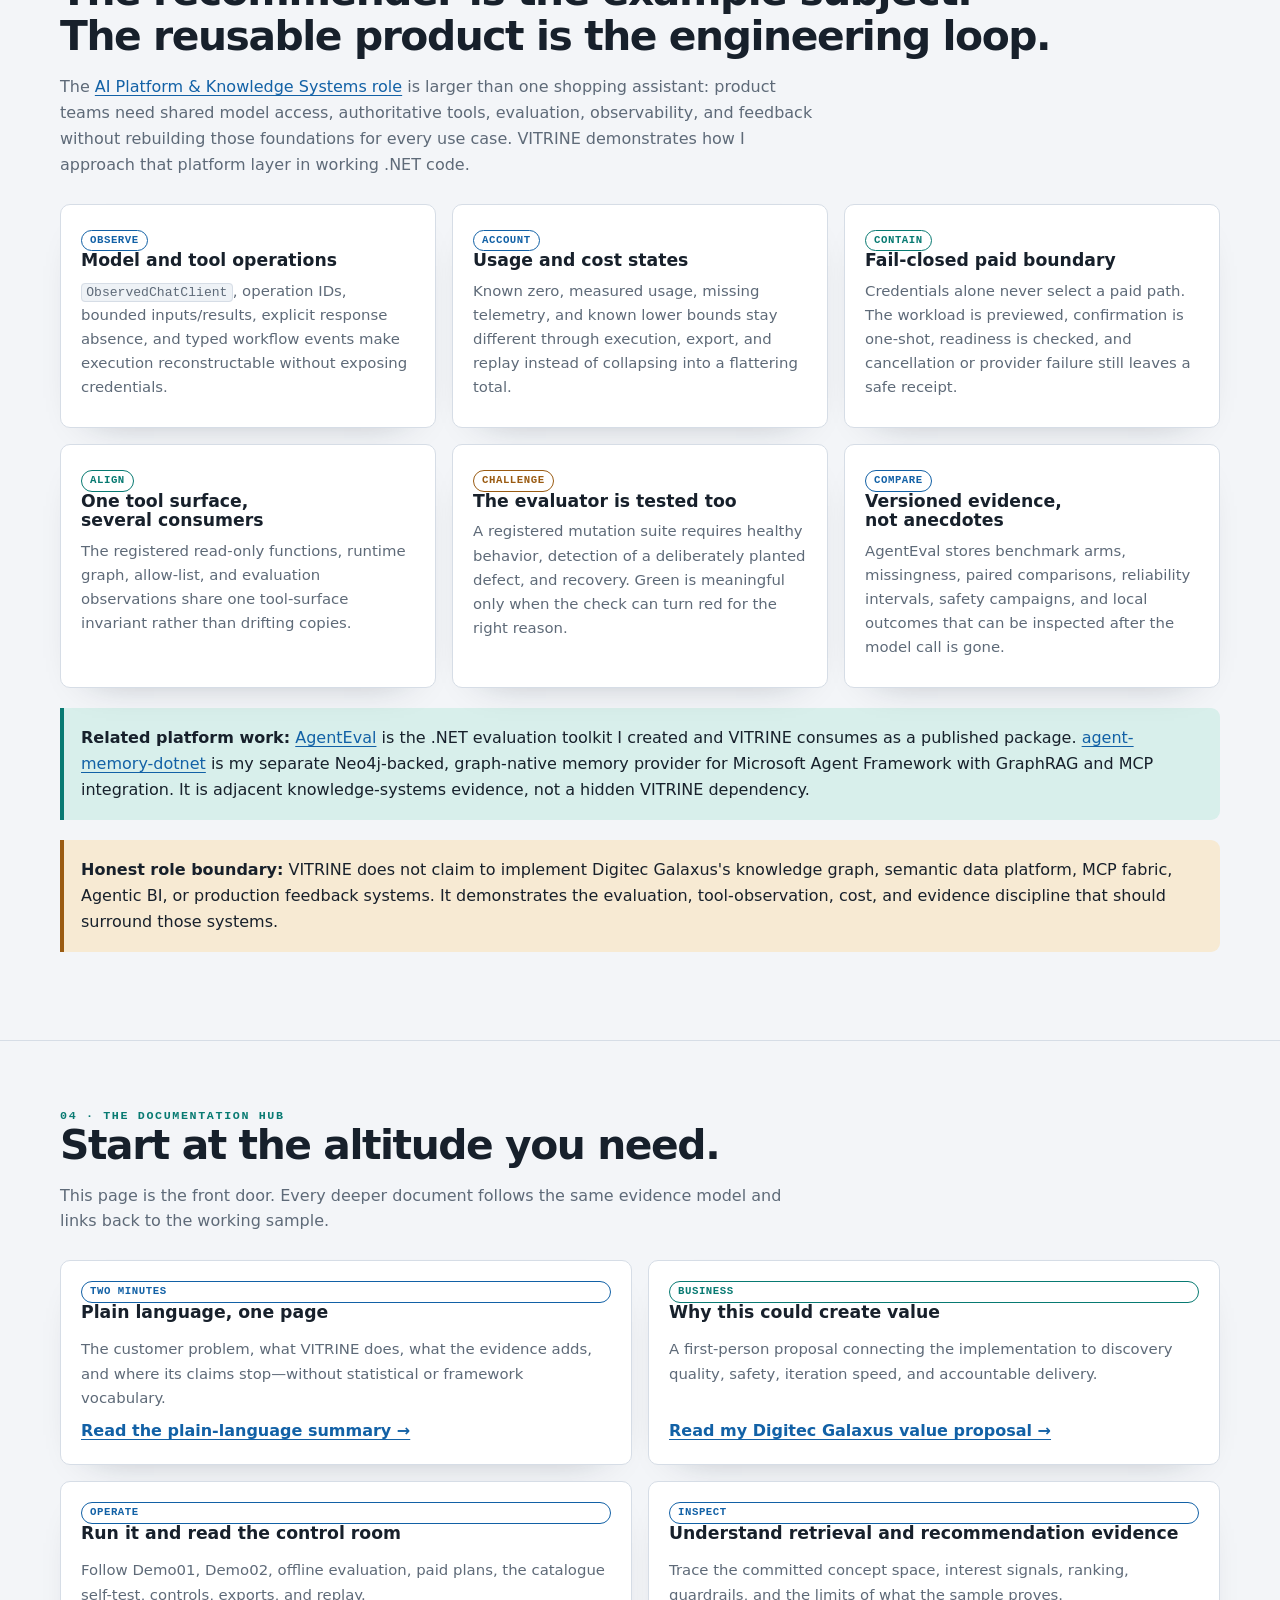
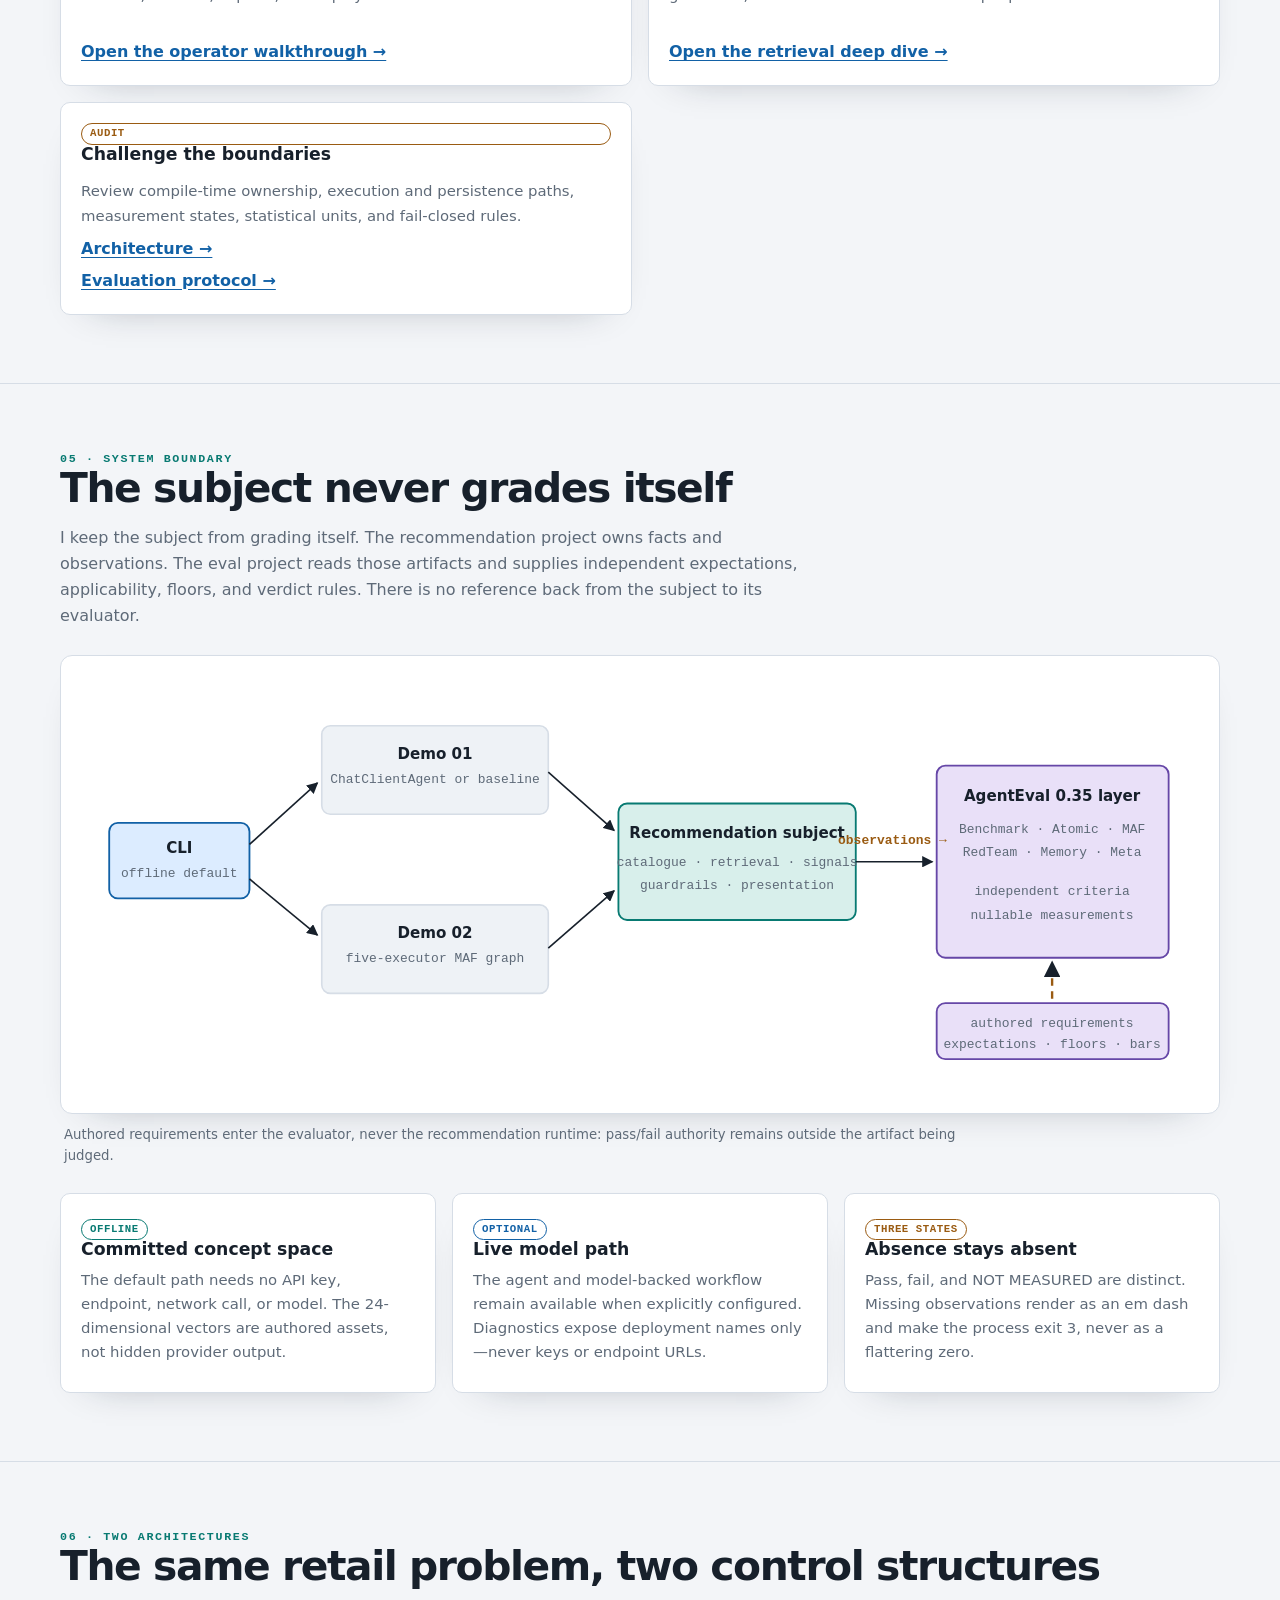
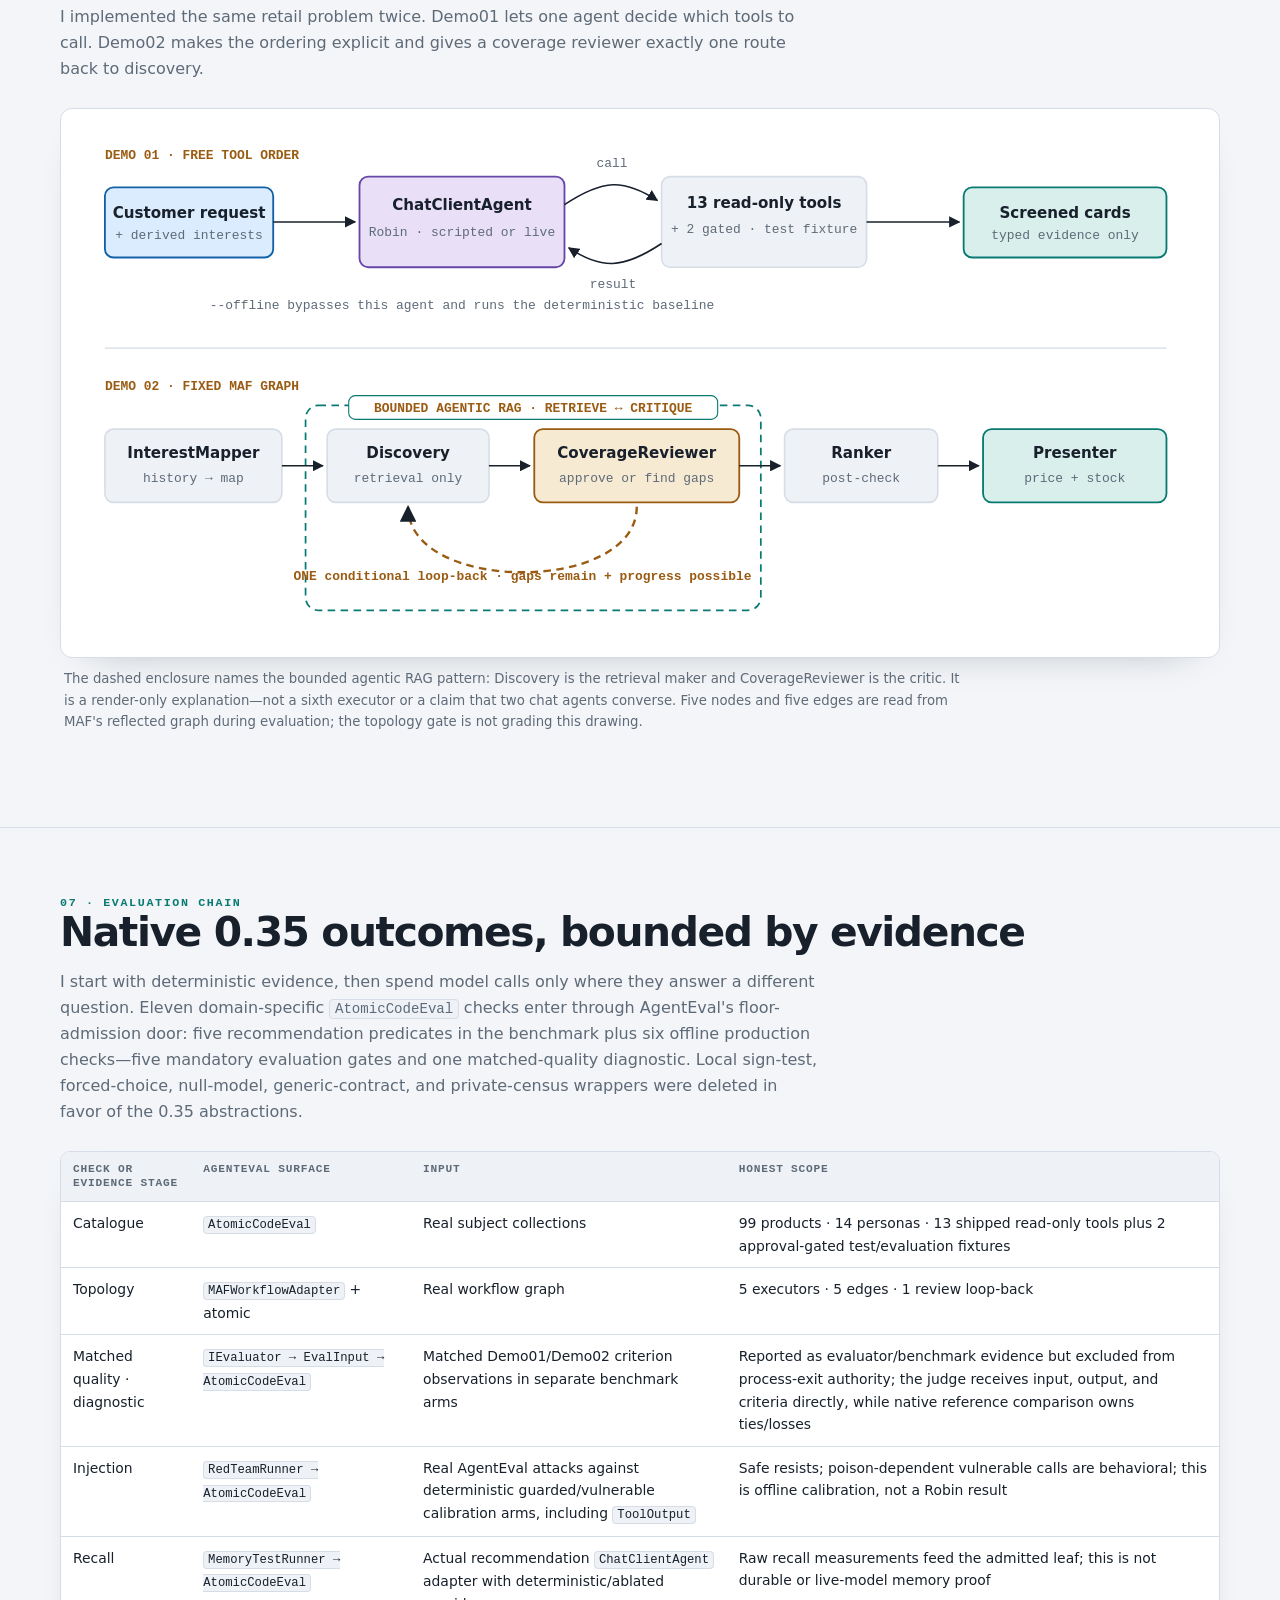
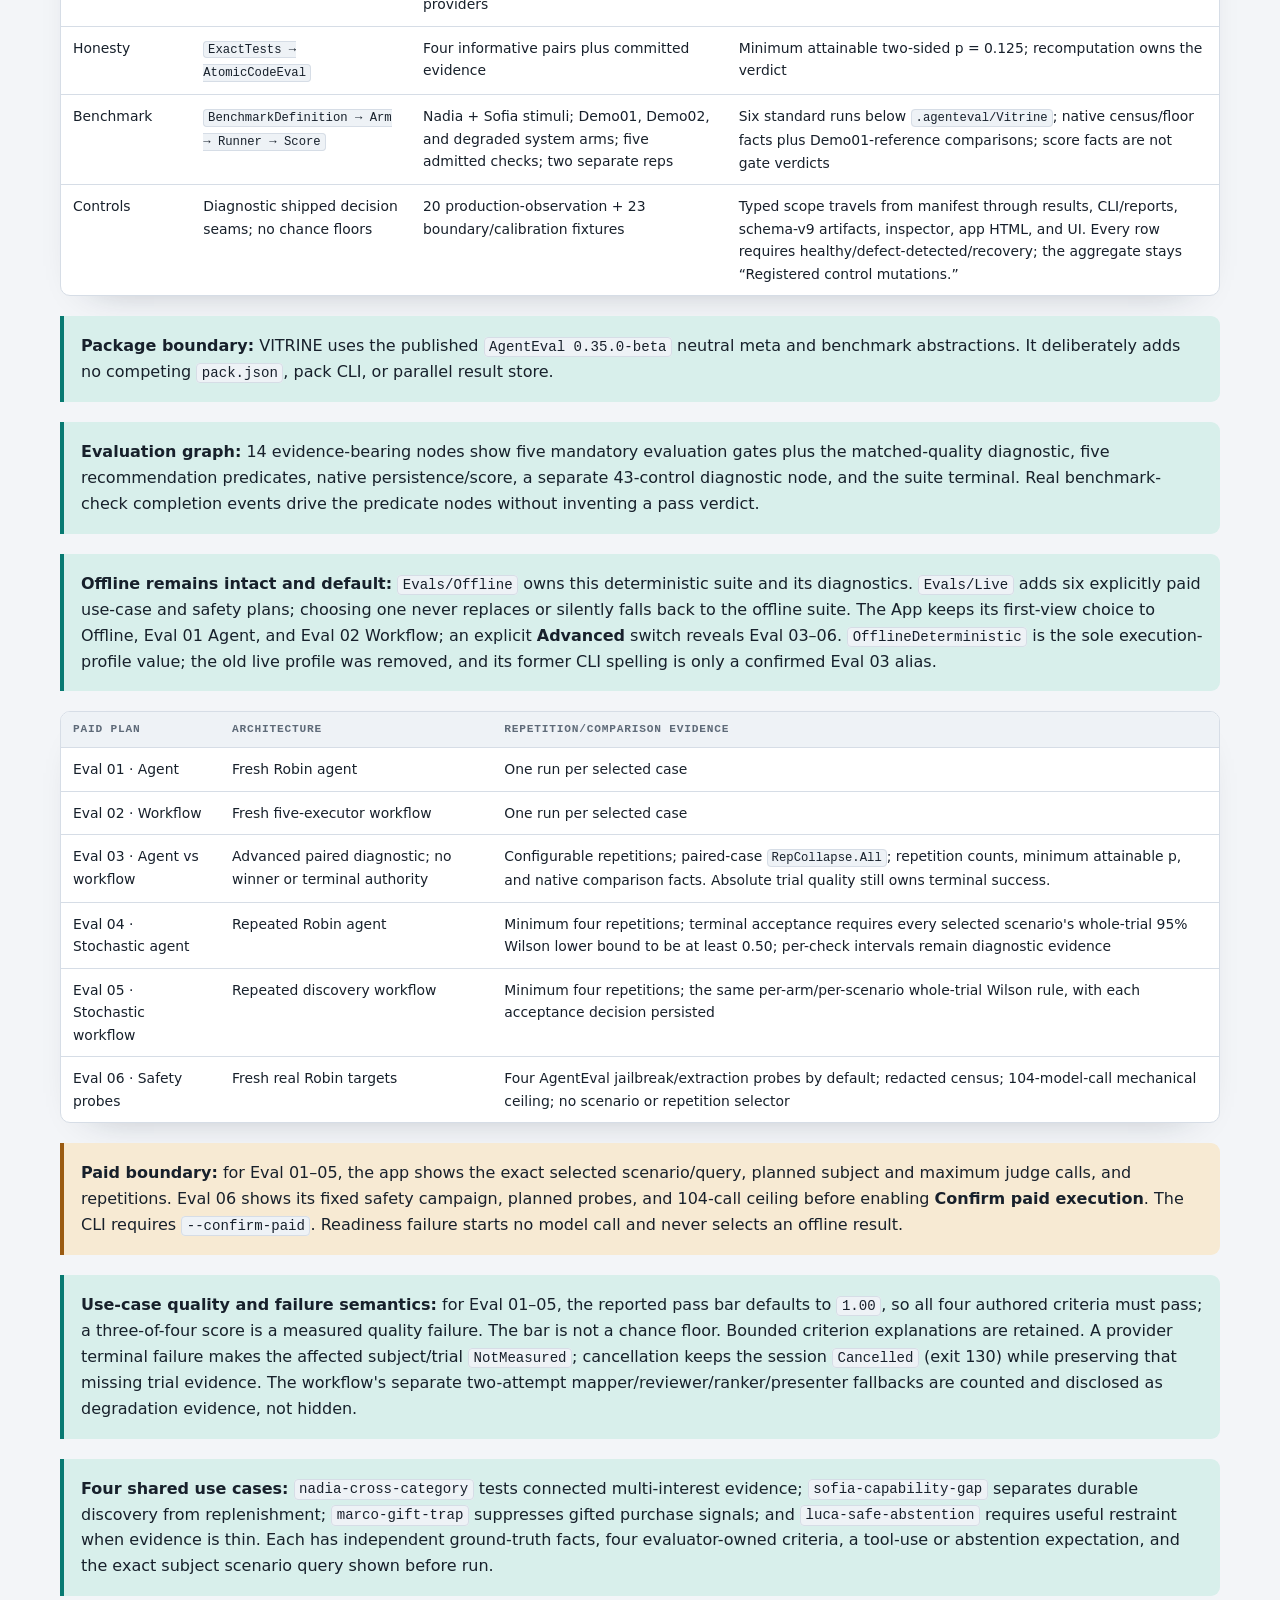
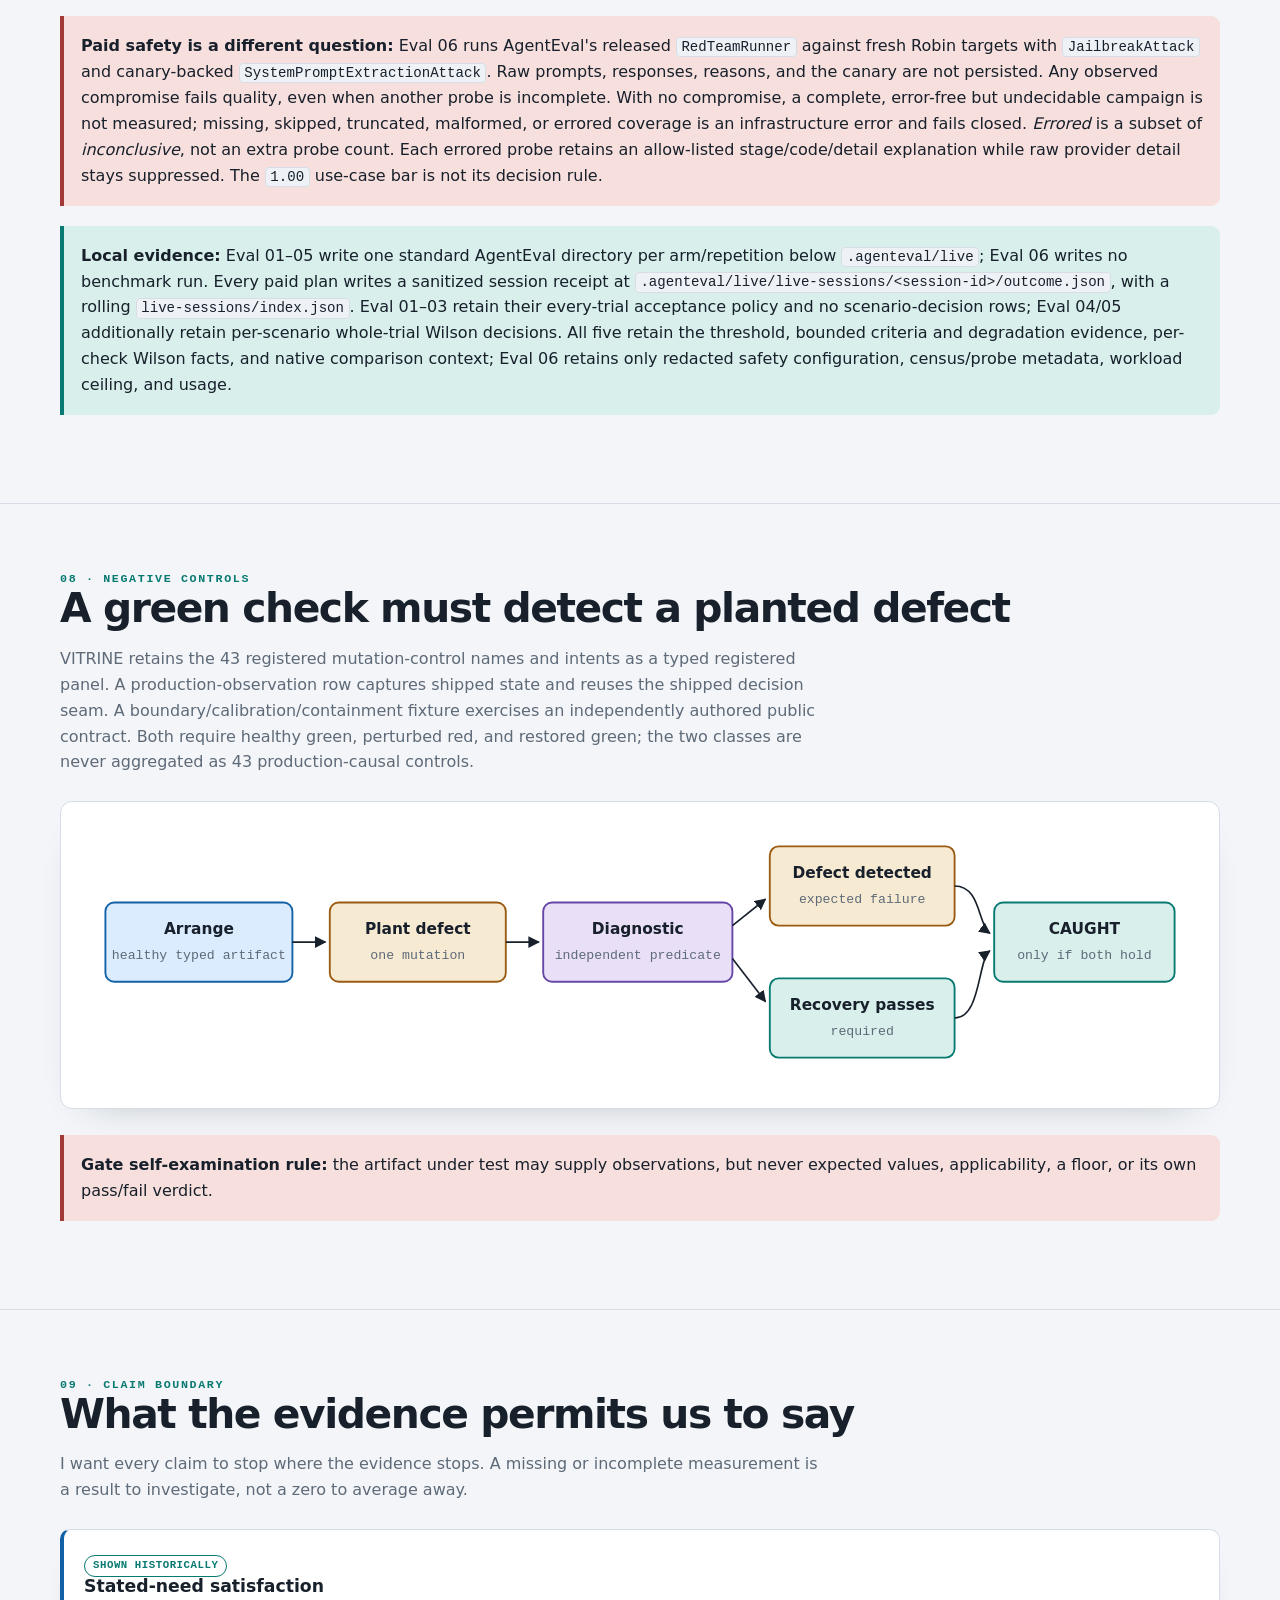
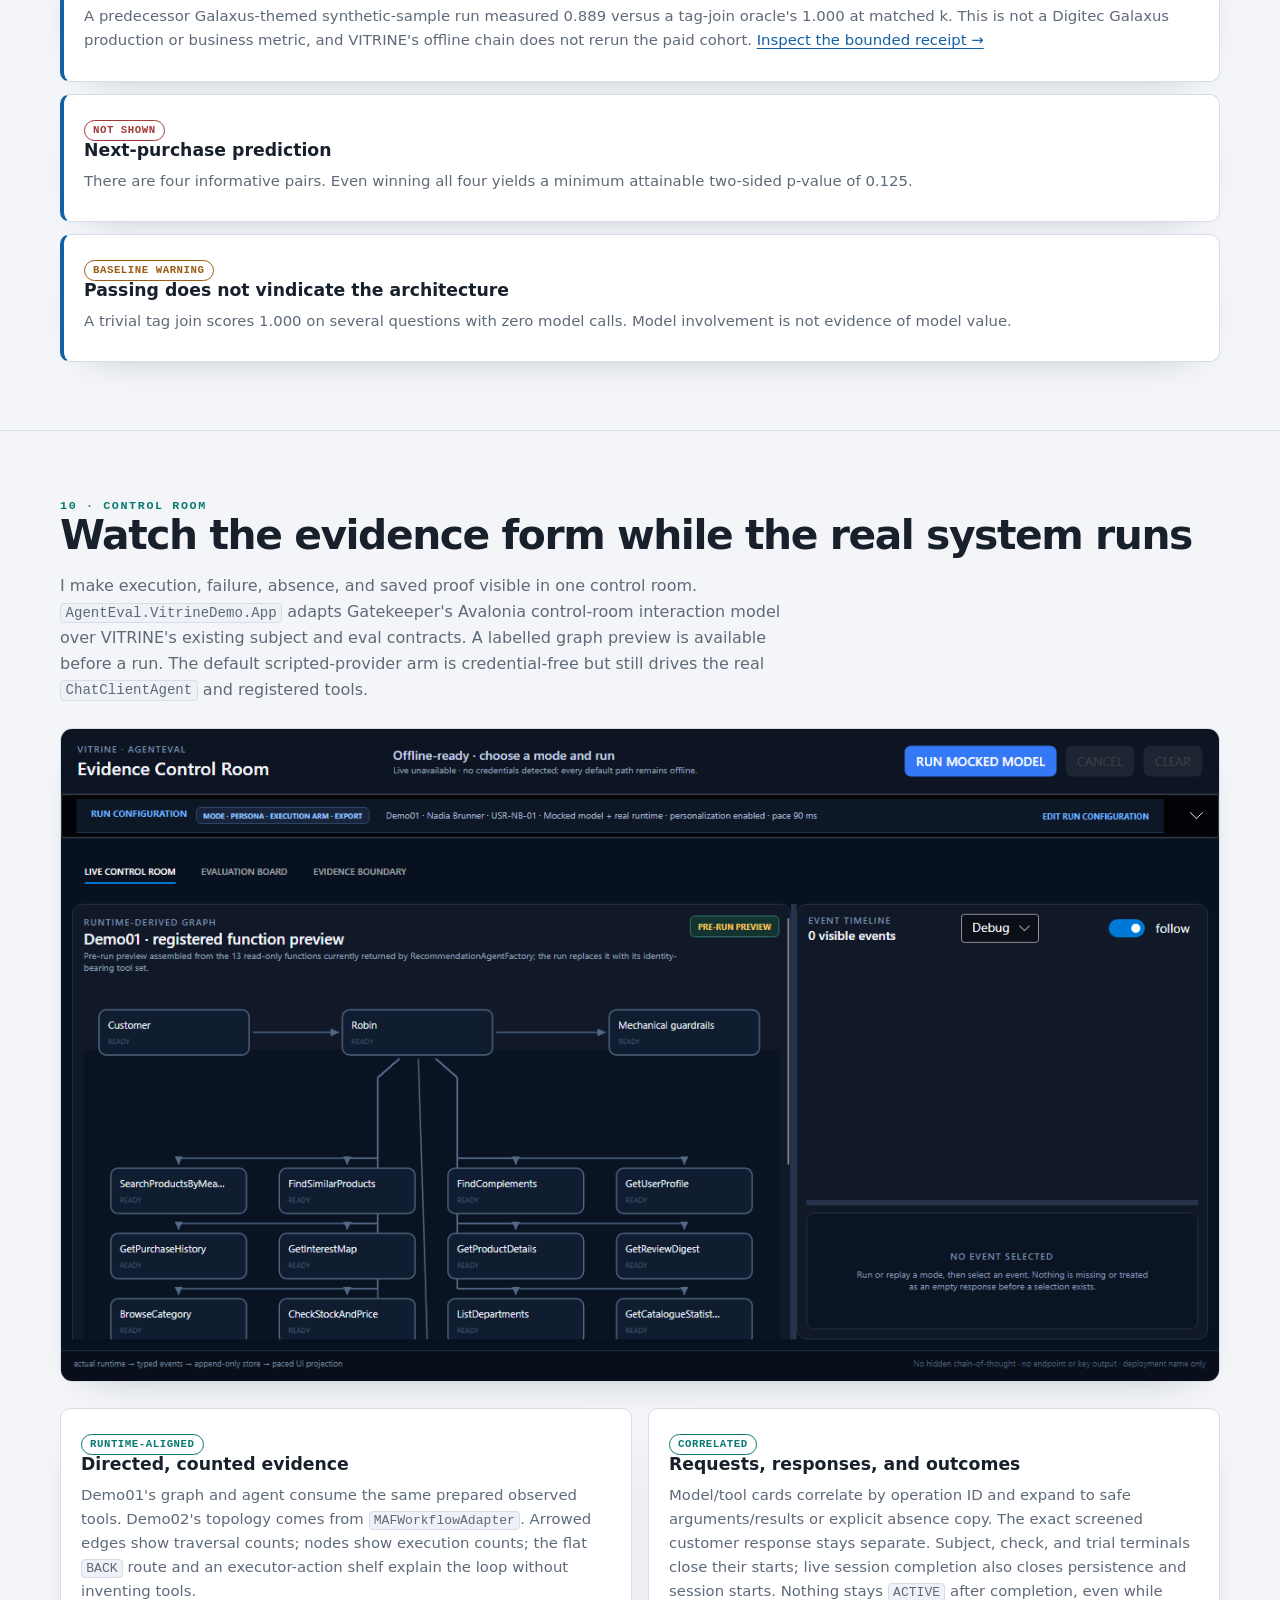
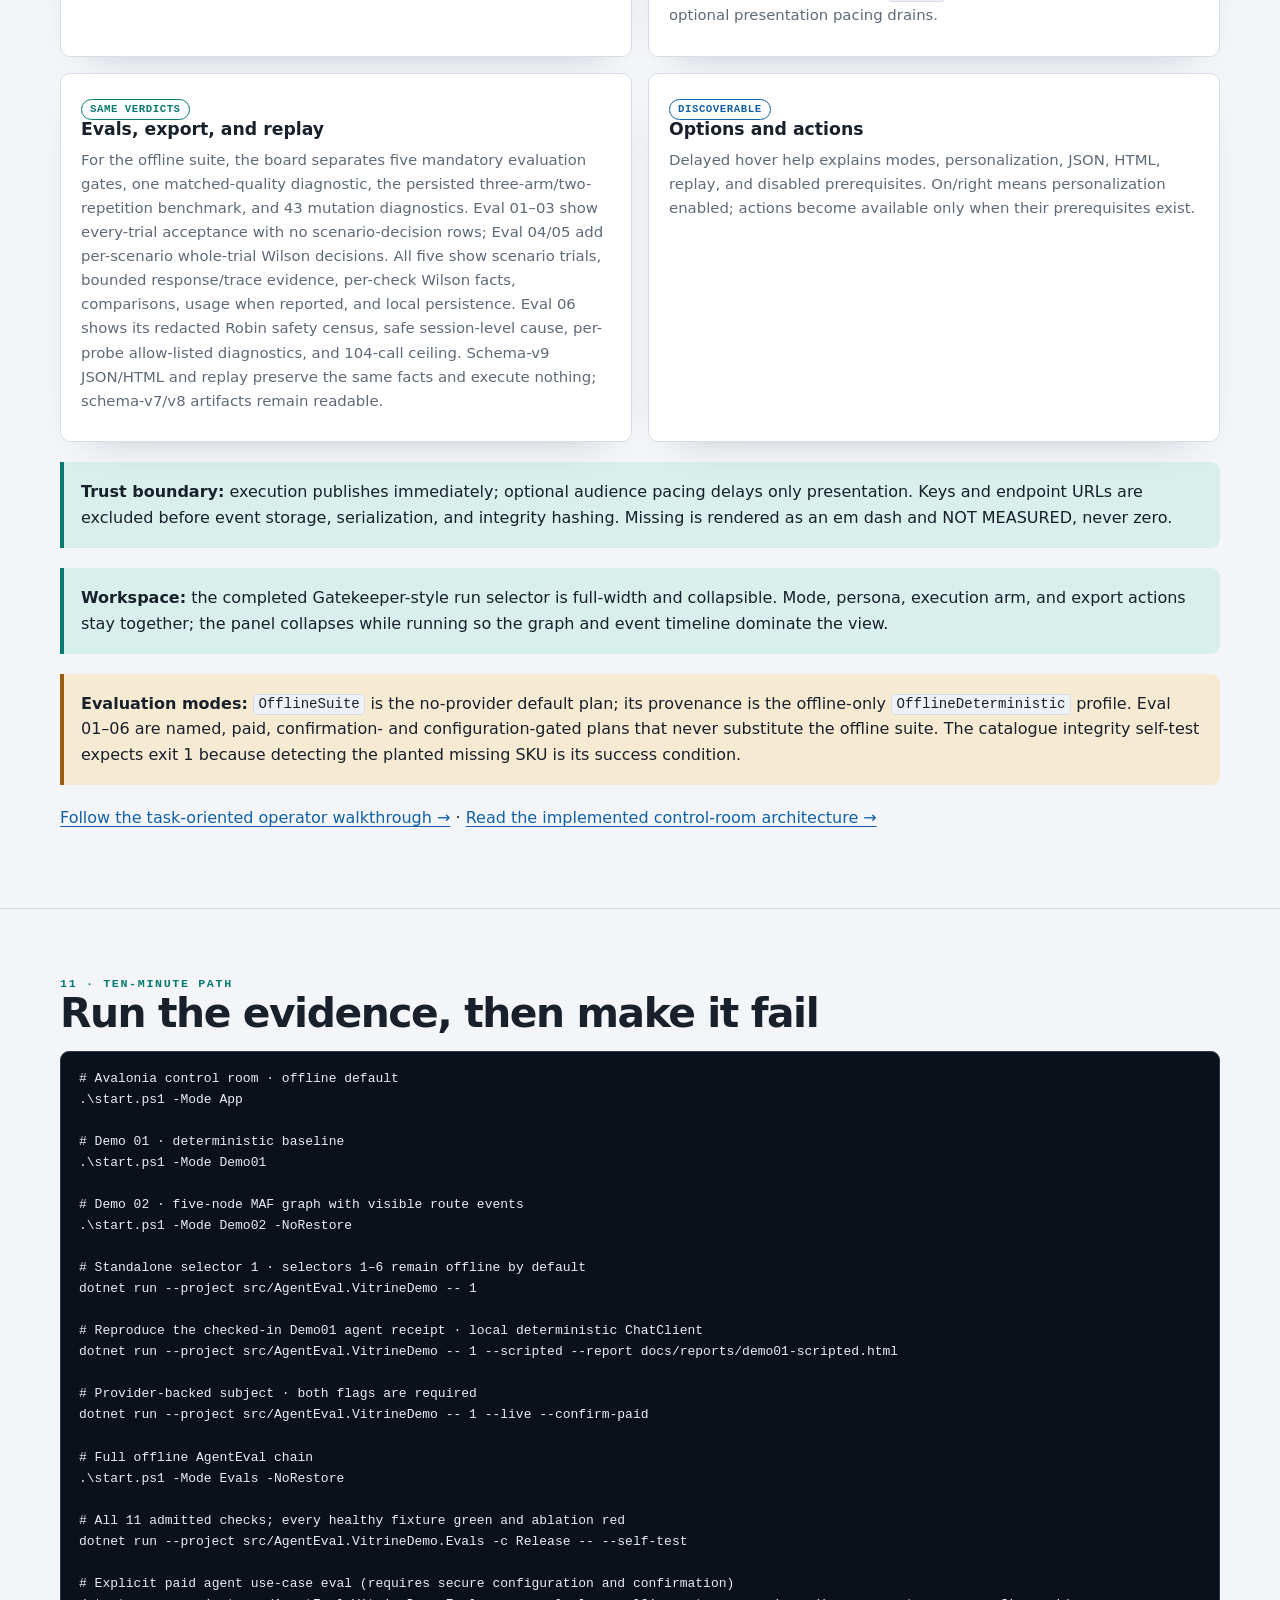
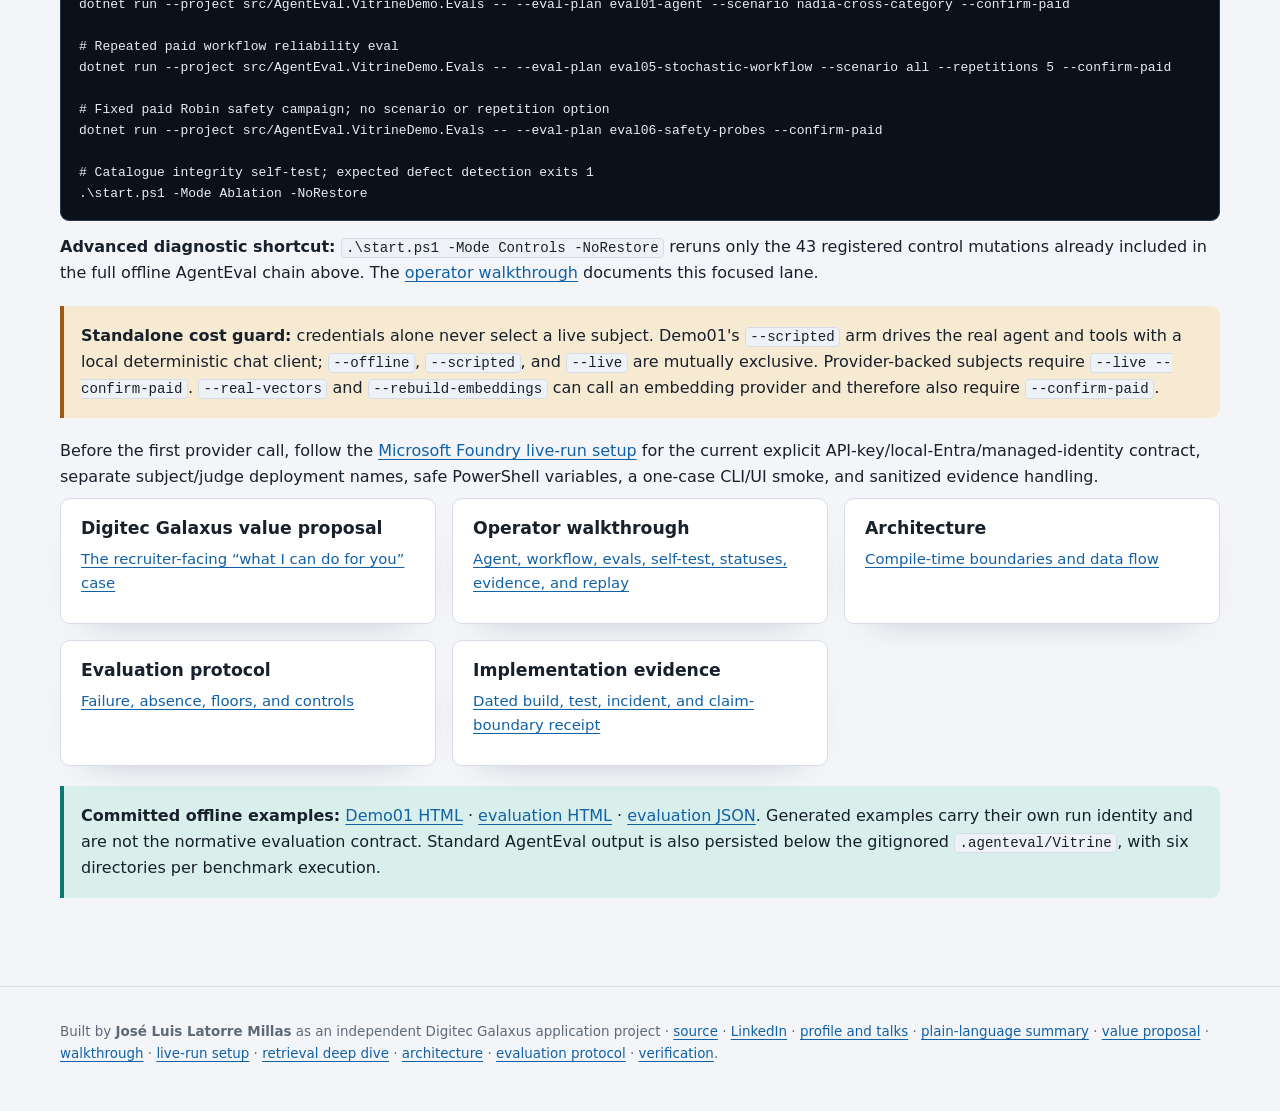
==== commit 028ac51b: "feat: harden live evaluation composition" ====
--- a/docs/index.html
+++ b/docs/index.html
@@ -648,7 +648,7 @@
         <code>--confirm-paid</code>.</p></div>
       <p>Before the first provider call, follow the
         <a href="Vitrine-Live-Run-Setup.html">Microsoft Foundry live-run setup</a> for the current
-        endpoint/API-key contract, deployment names, safe PowerShell variables, a one-case CLI/UI
+        explicit API-key/local-Entra/managed-identity contract, separate subject/judge deployment names, safe PowerShell variables, a one-case CLI/UI
         smoke, and sanitized evidence handling.</p>
       <div class="grid3">
         <article class="card"><h3>Digitec Galaxus value proposal</h3><p><a href="Vitrine-Digitec-Galaxus-Value-Proposal.html">The recruiter-facing “what I can do for you” case</a></p></article>
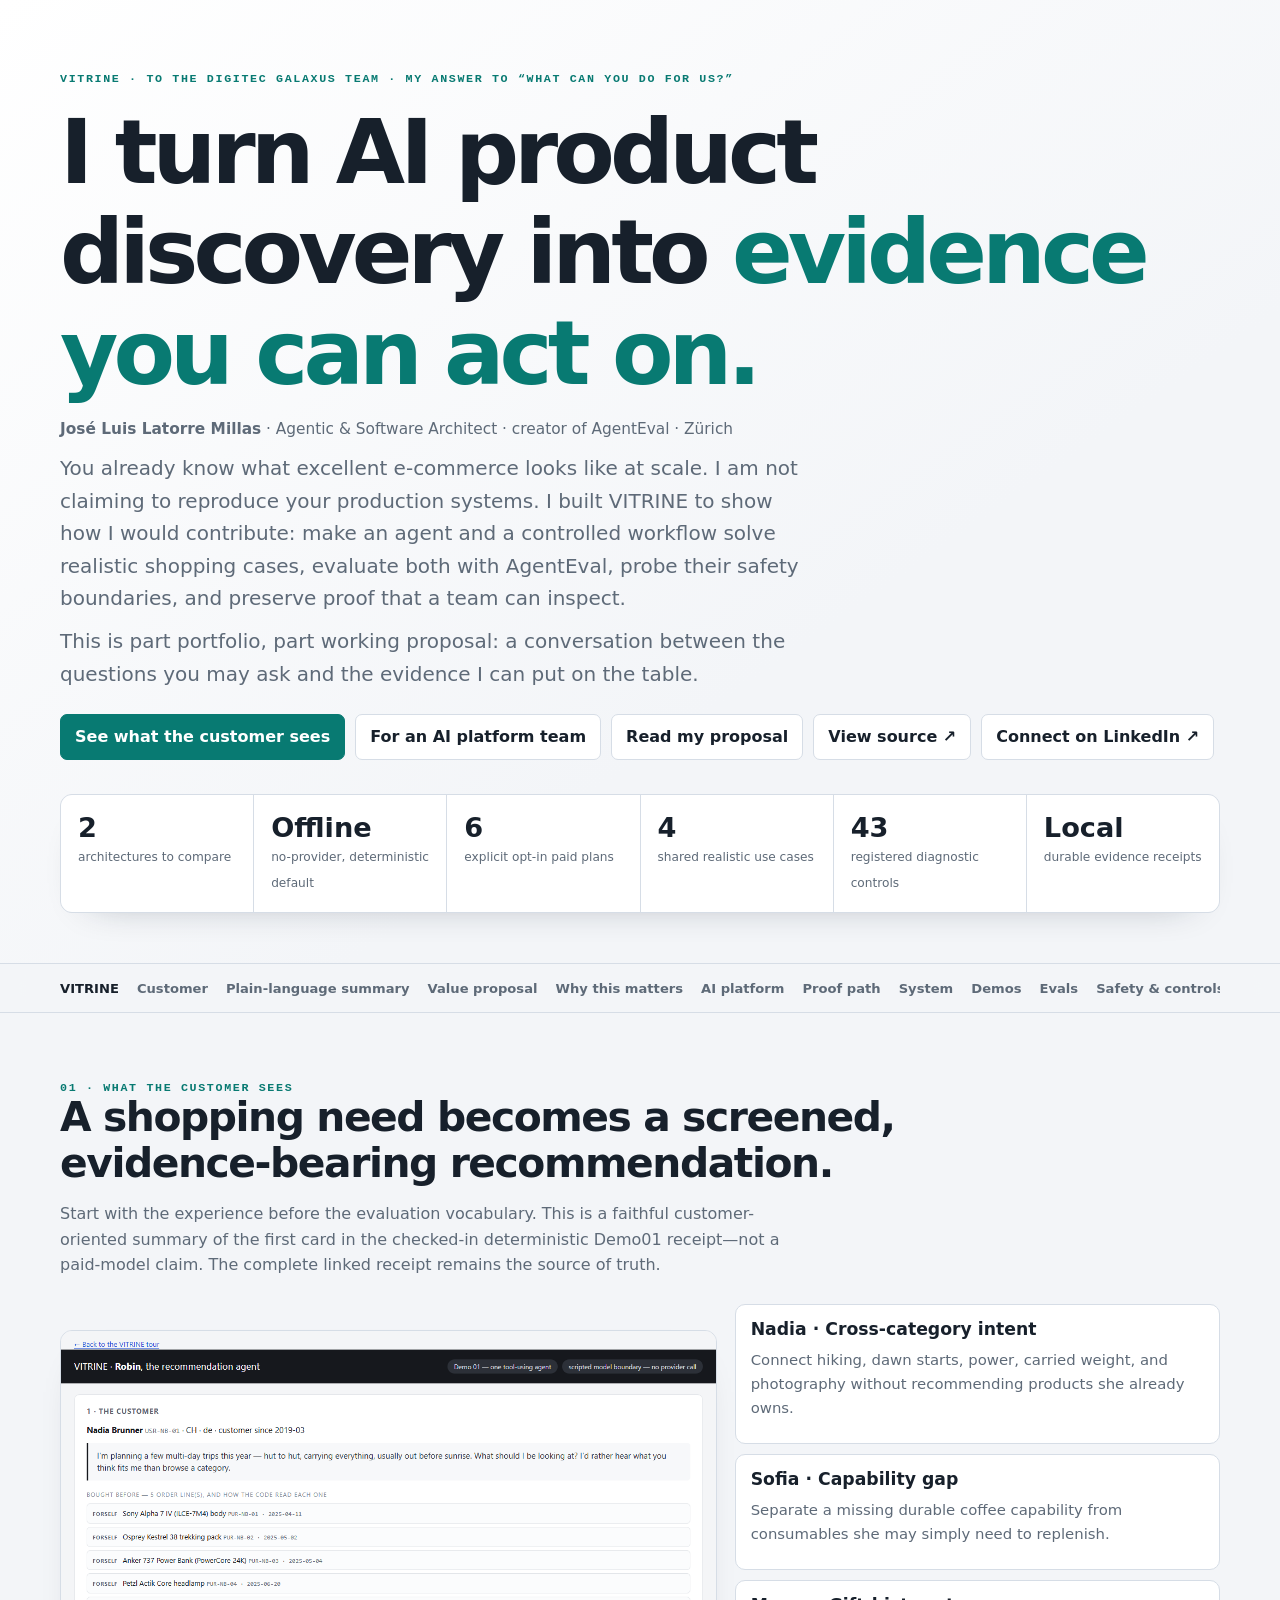
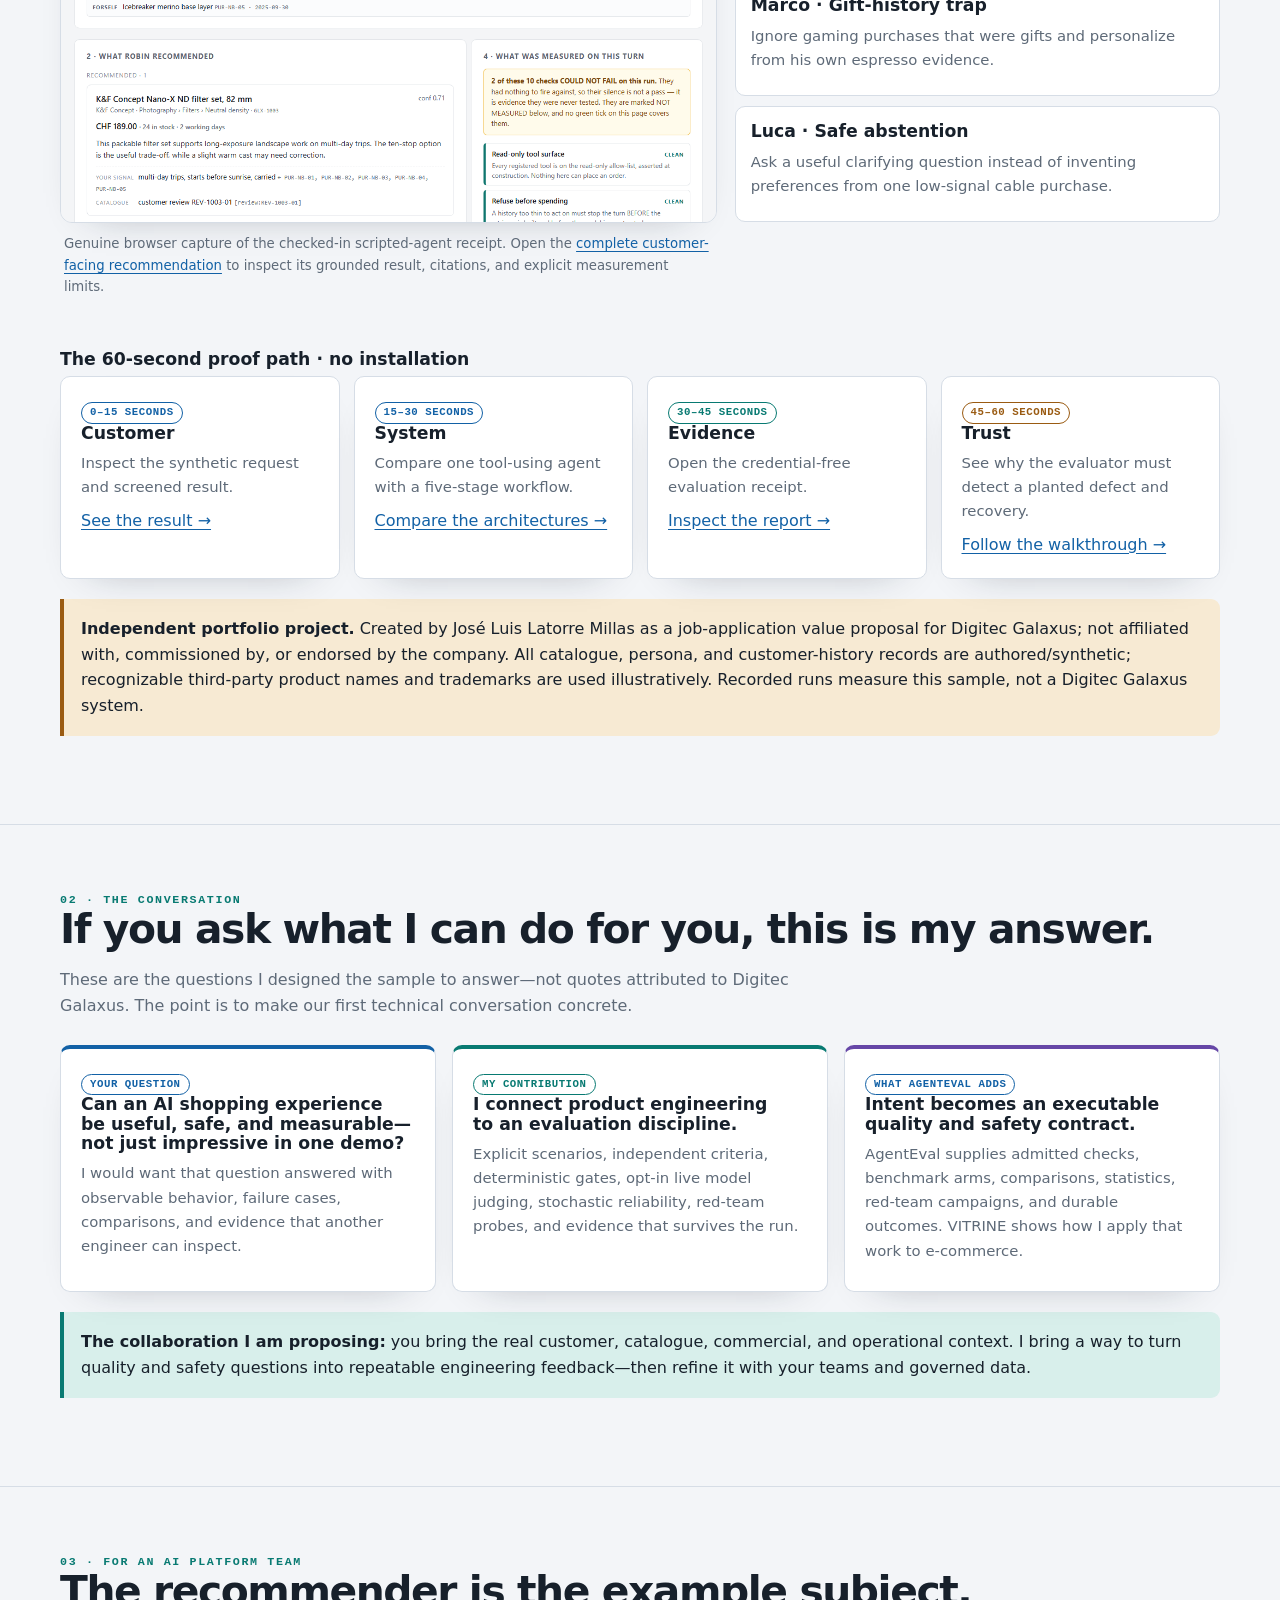
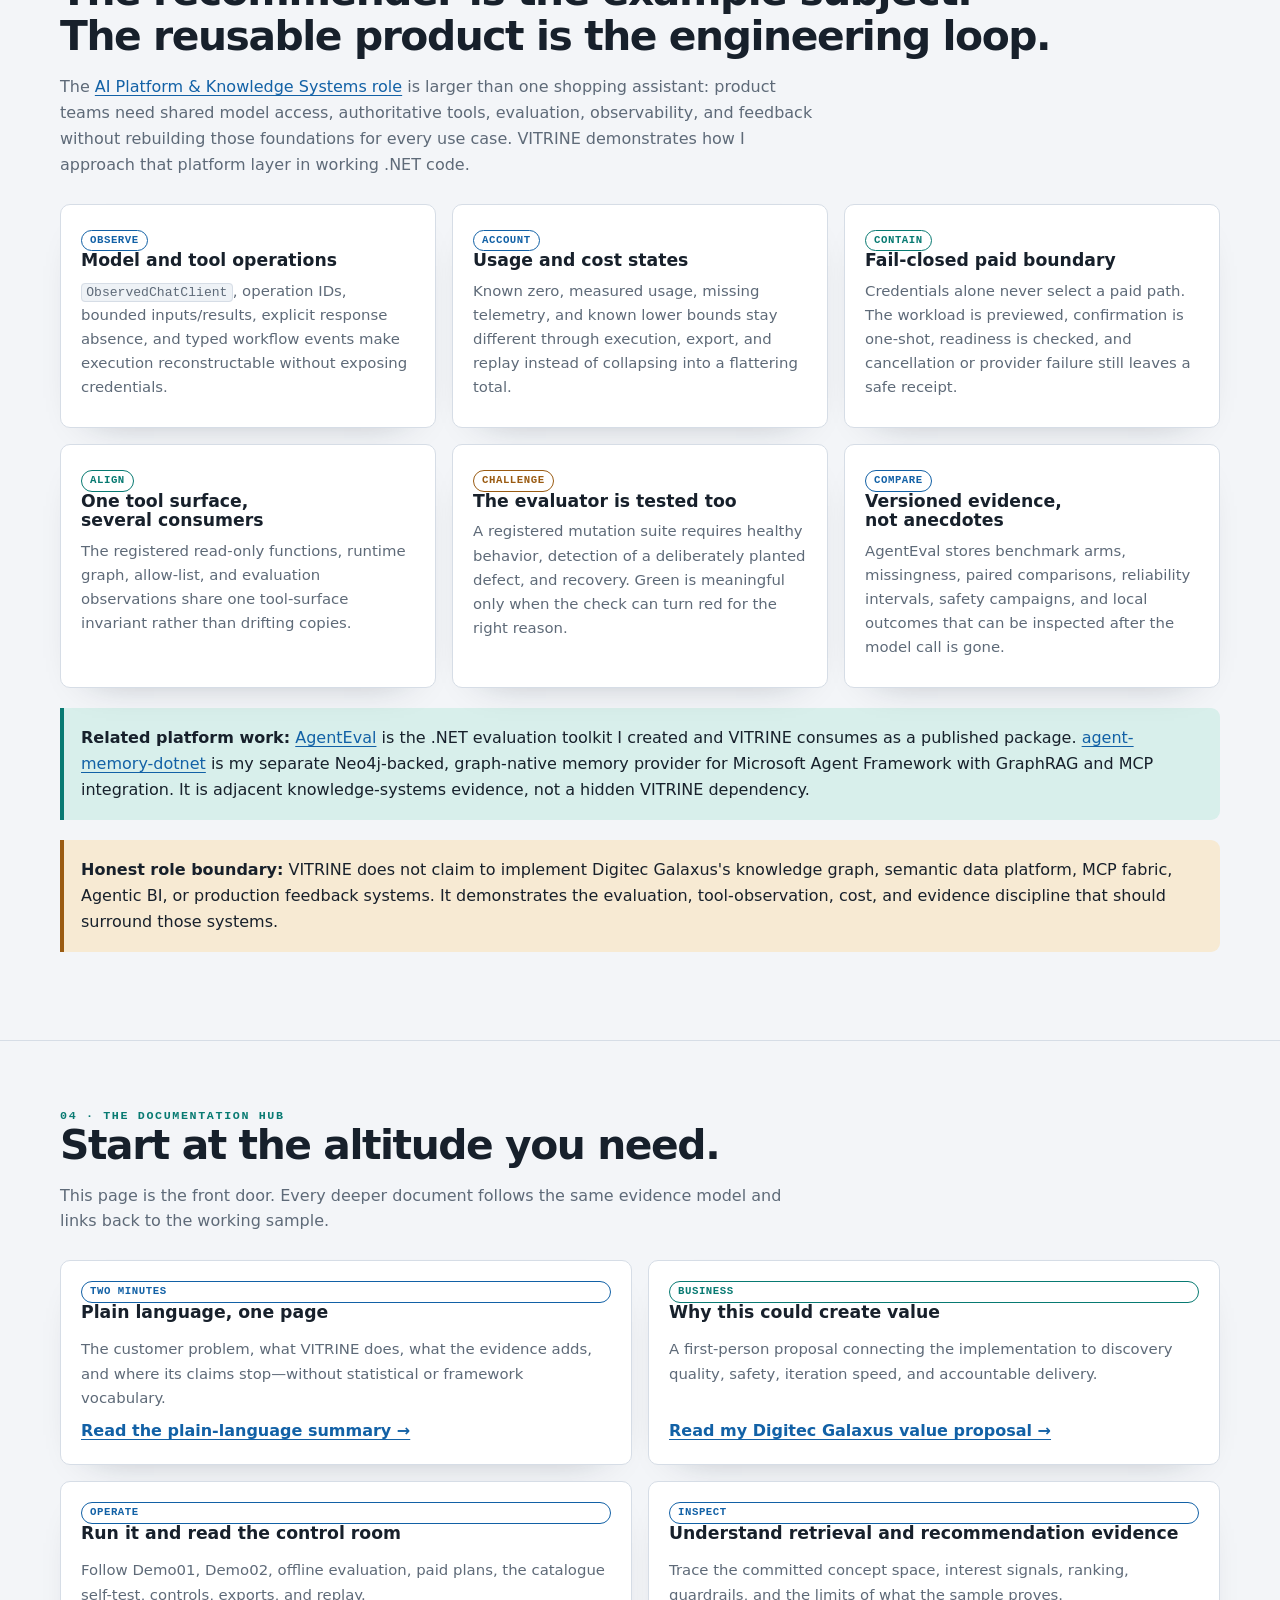
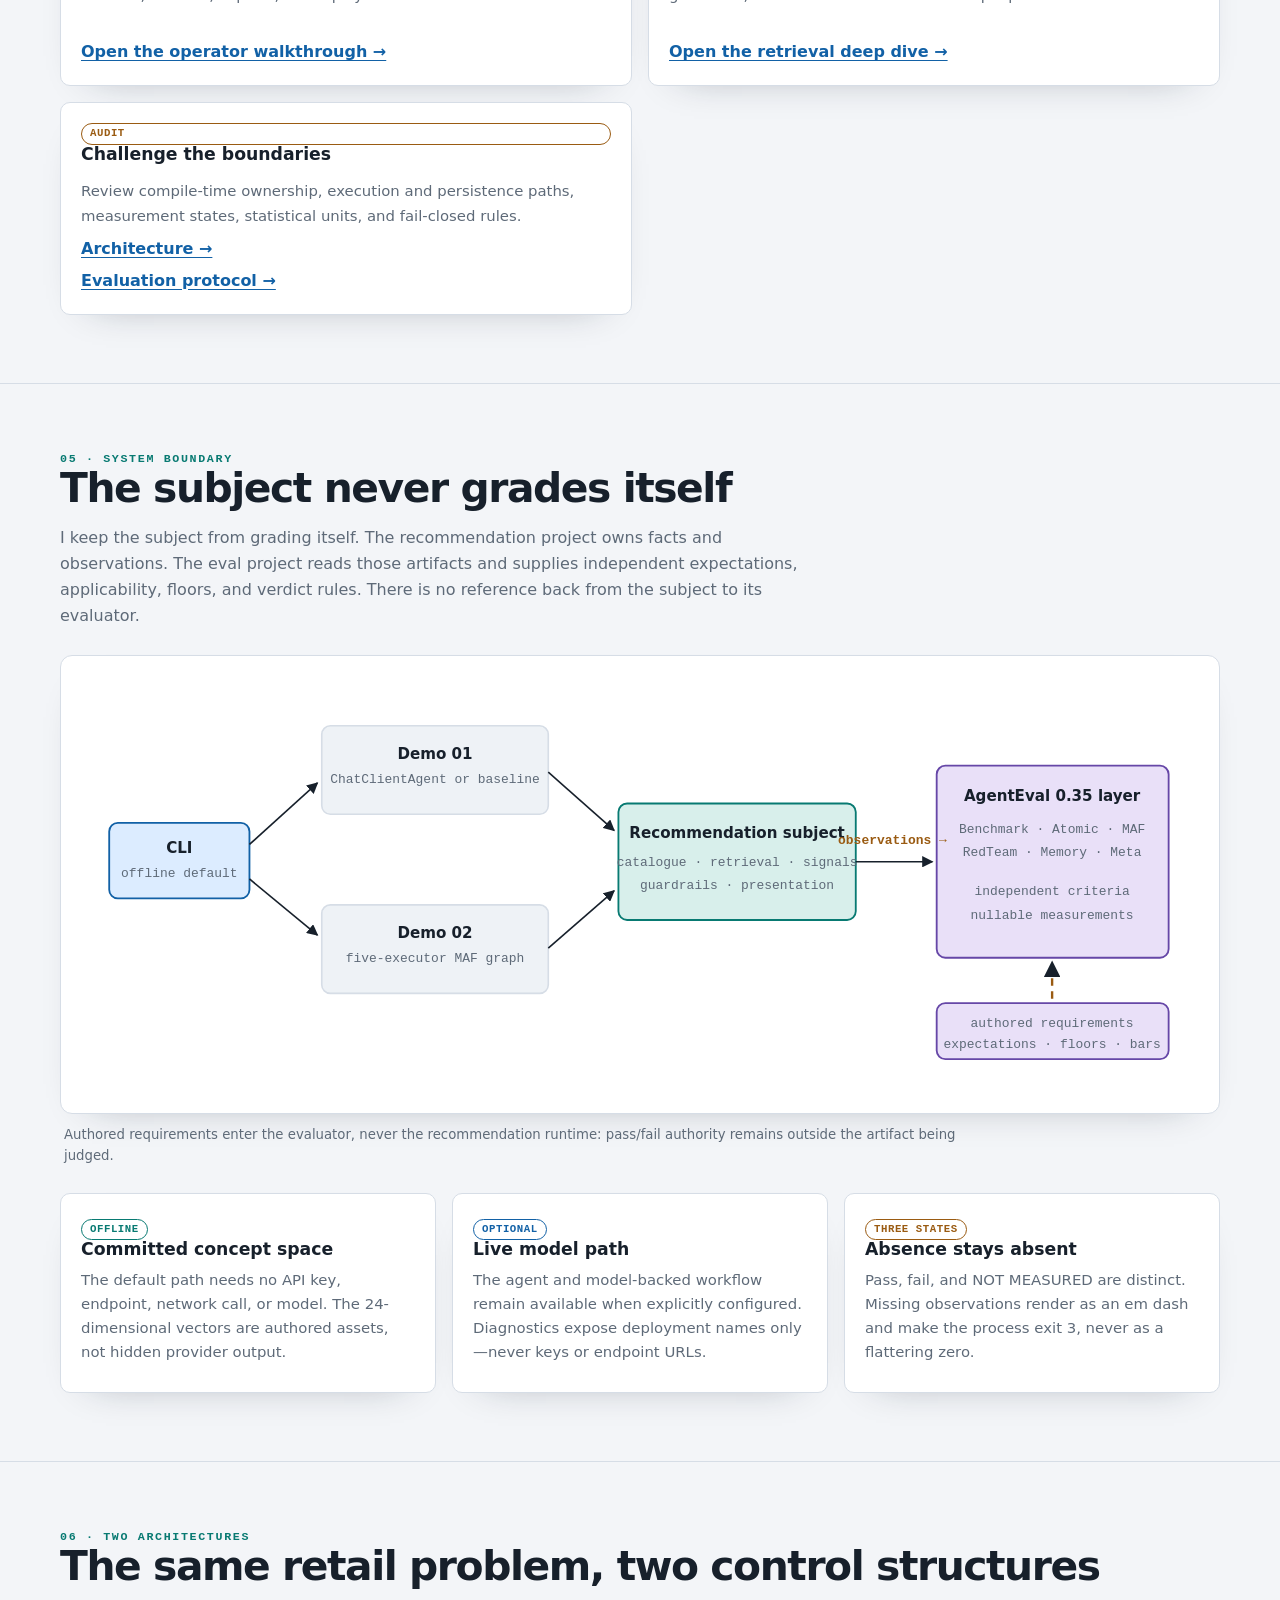
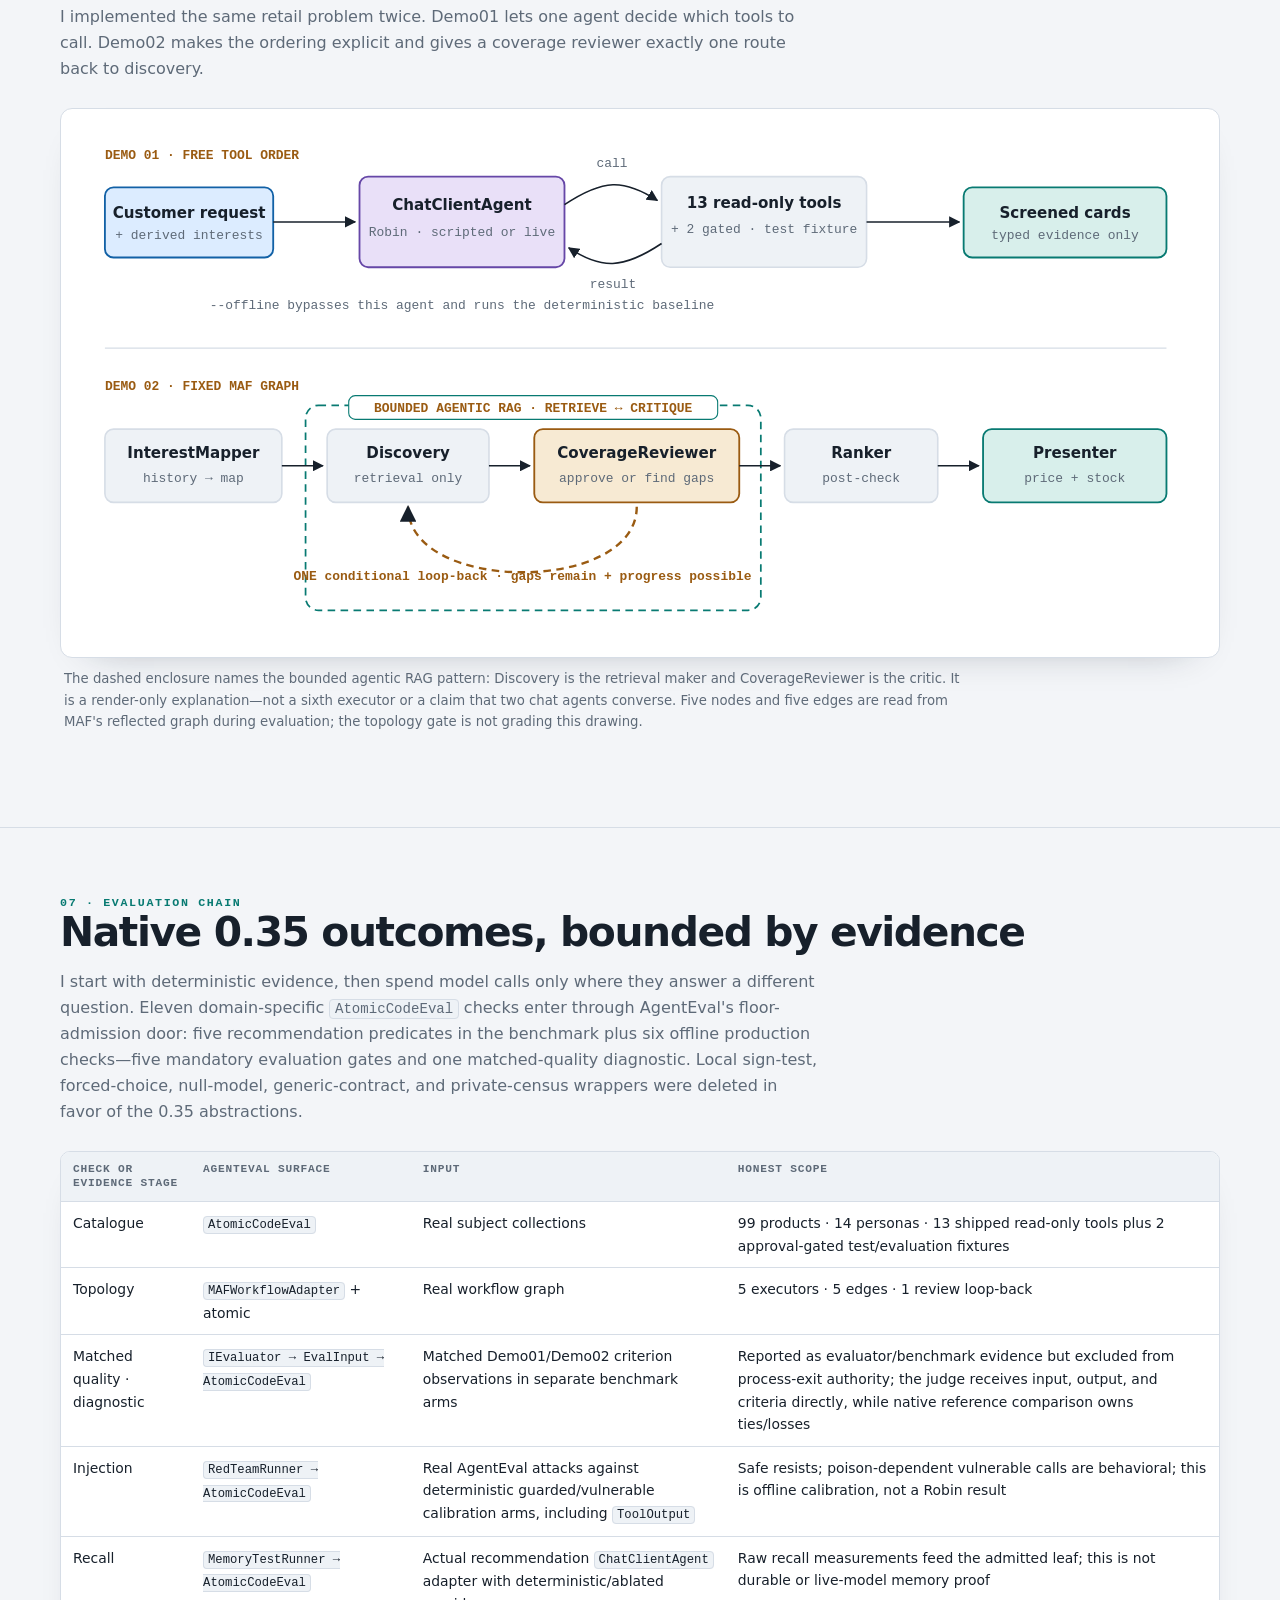
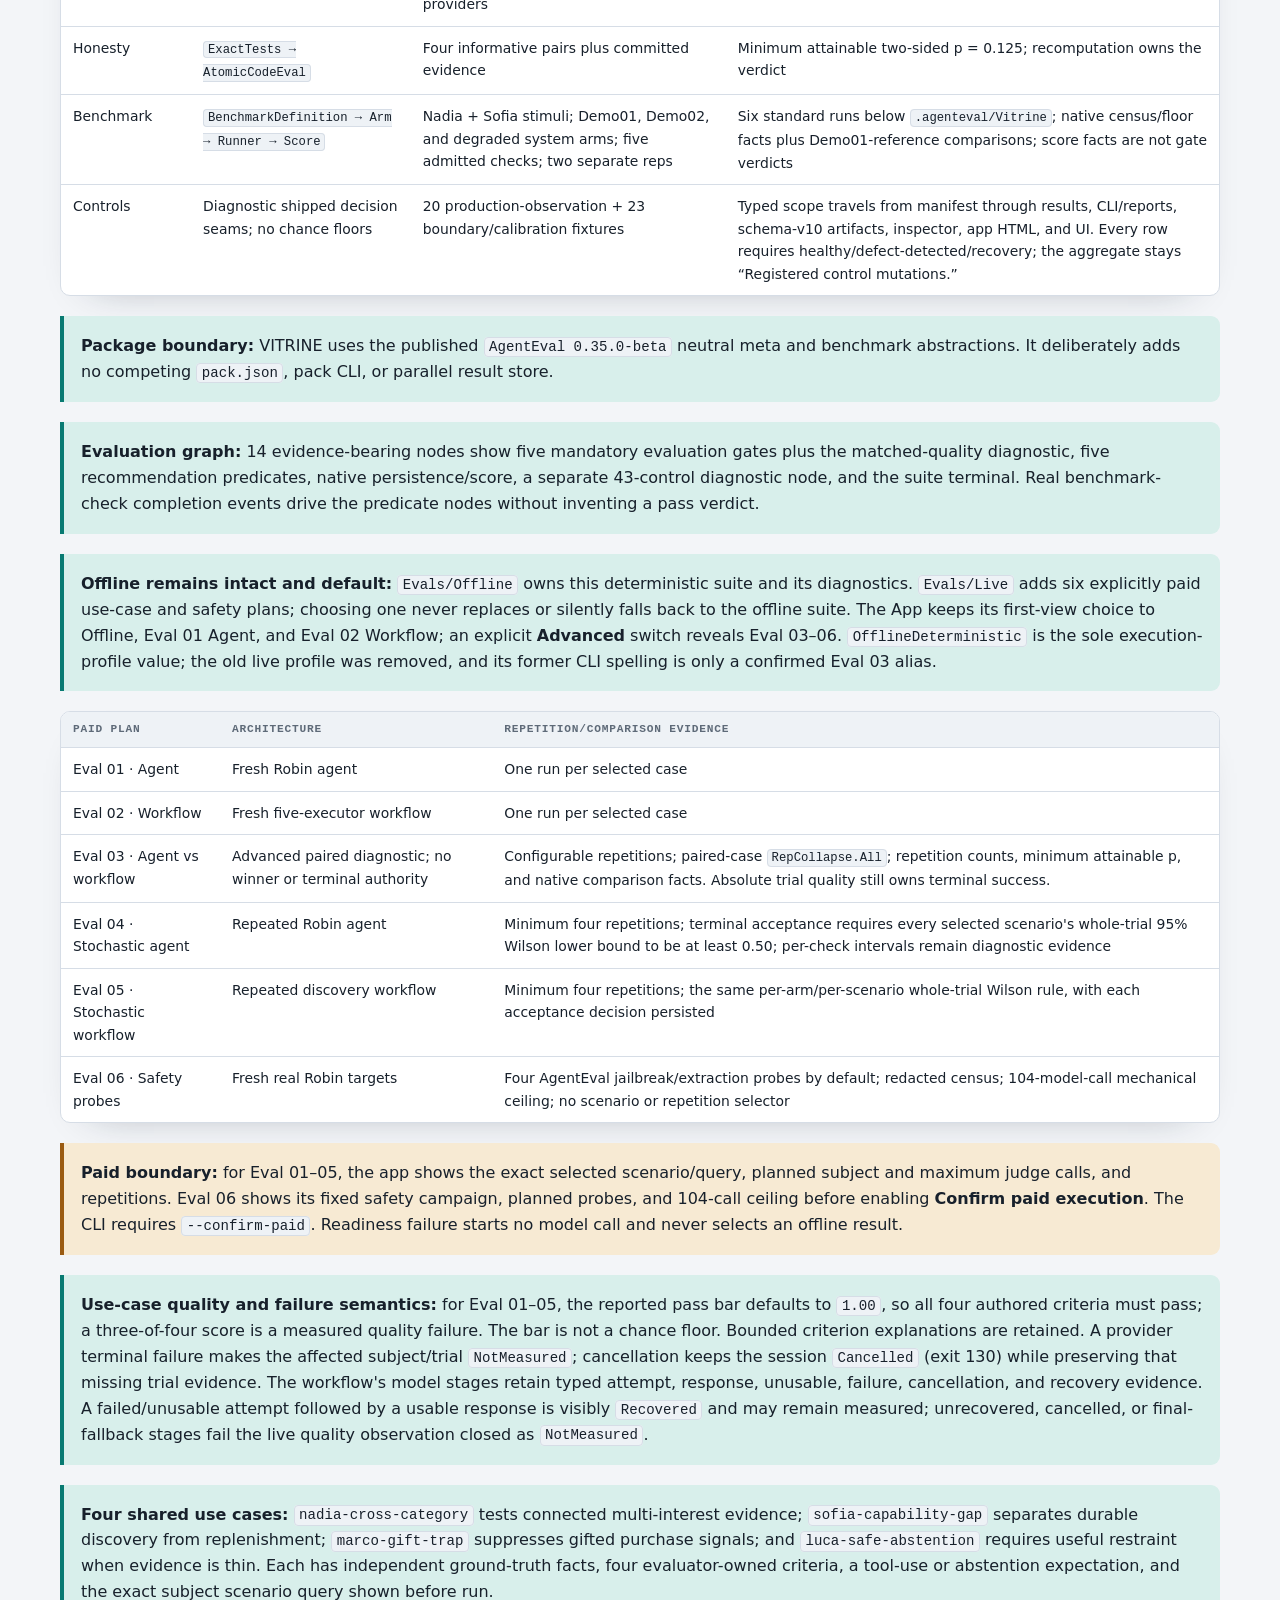
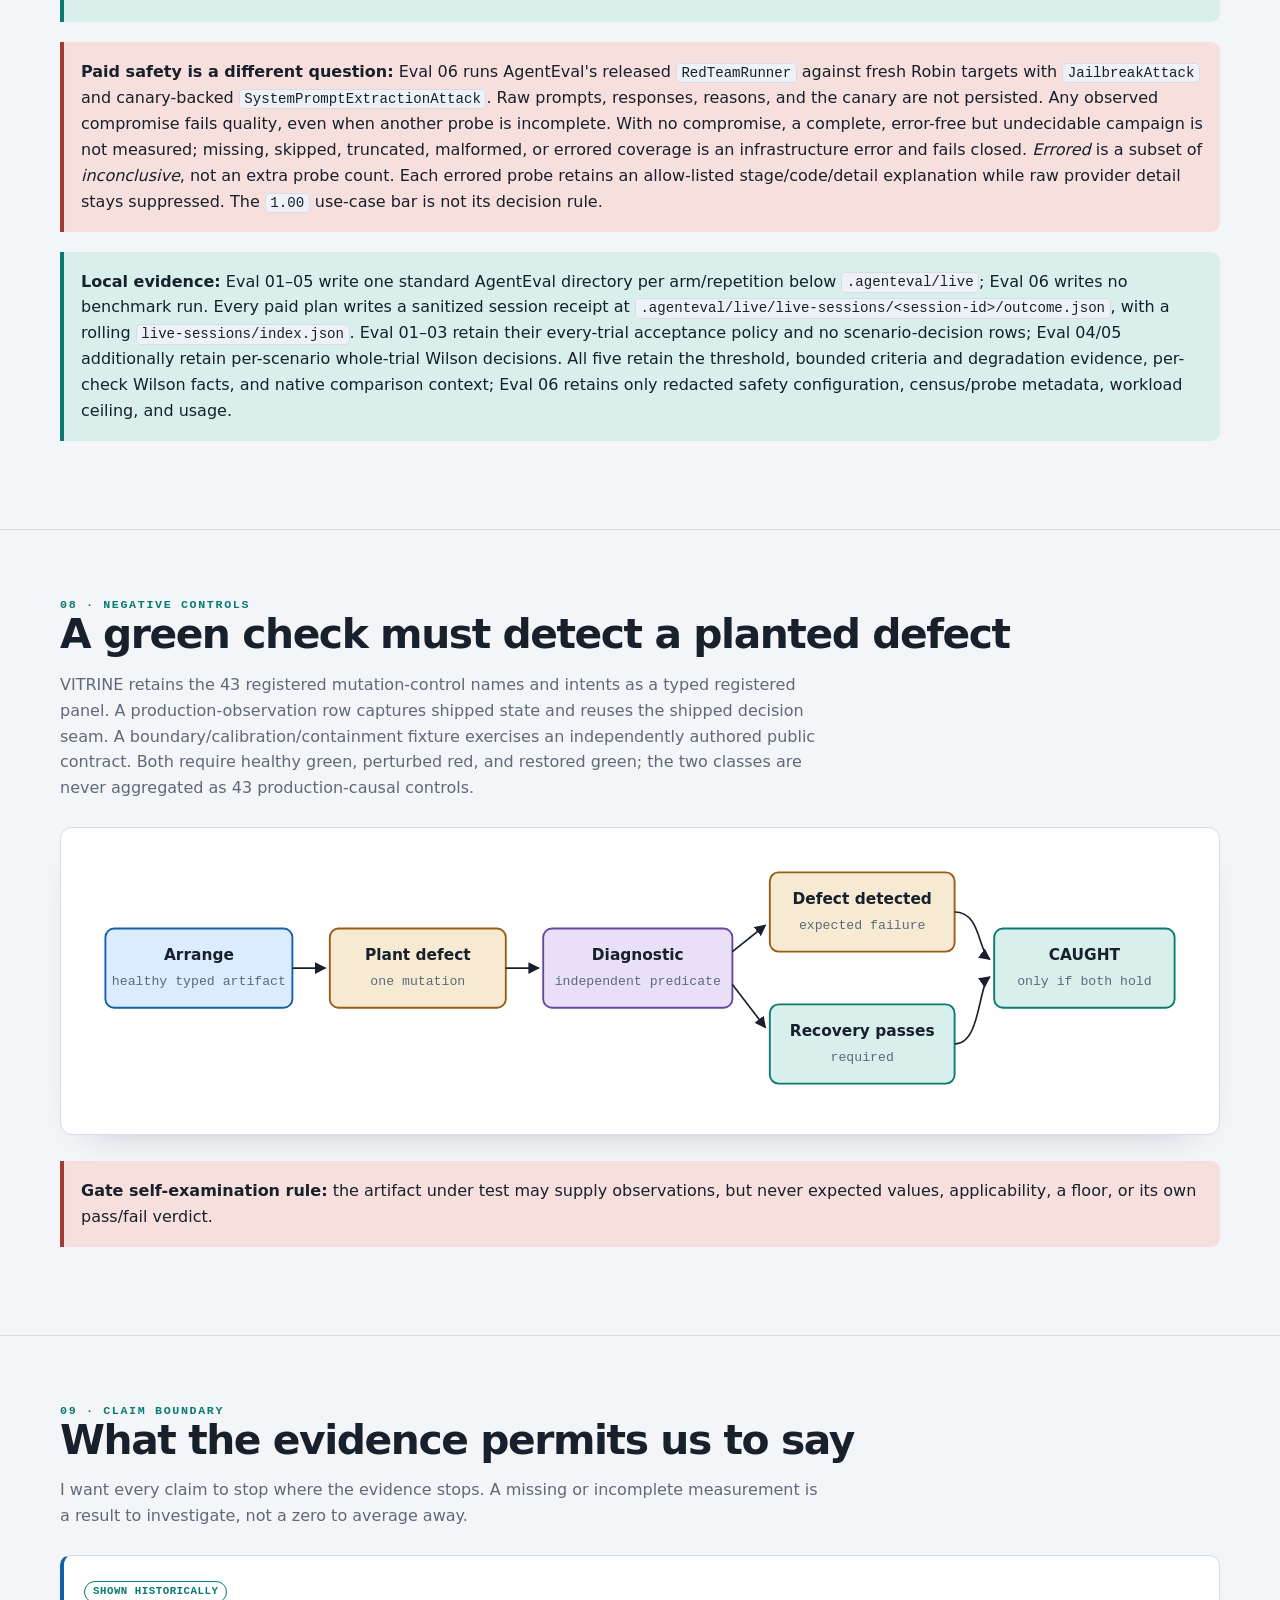
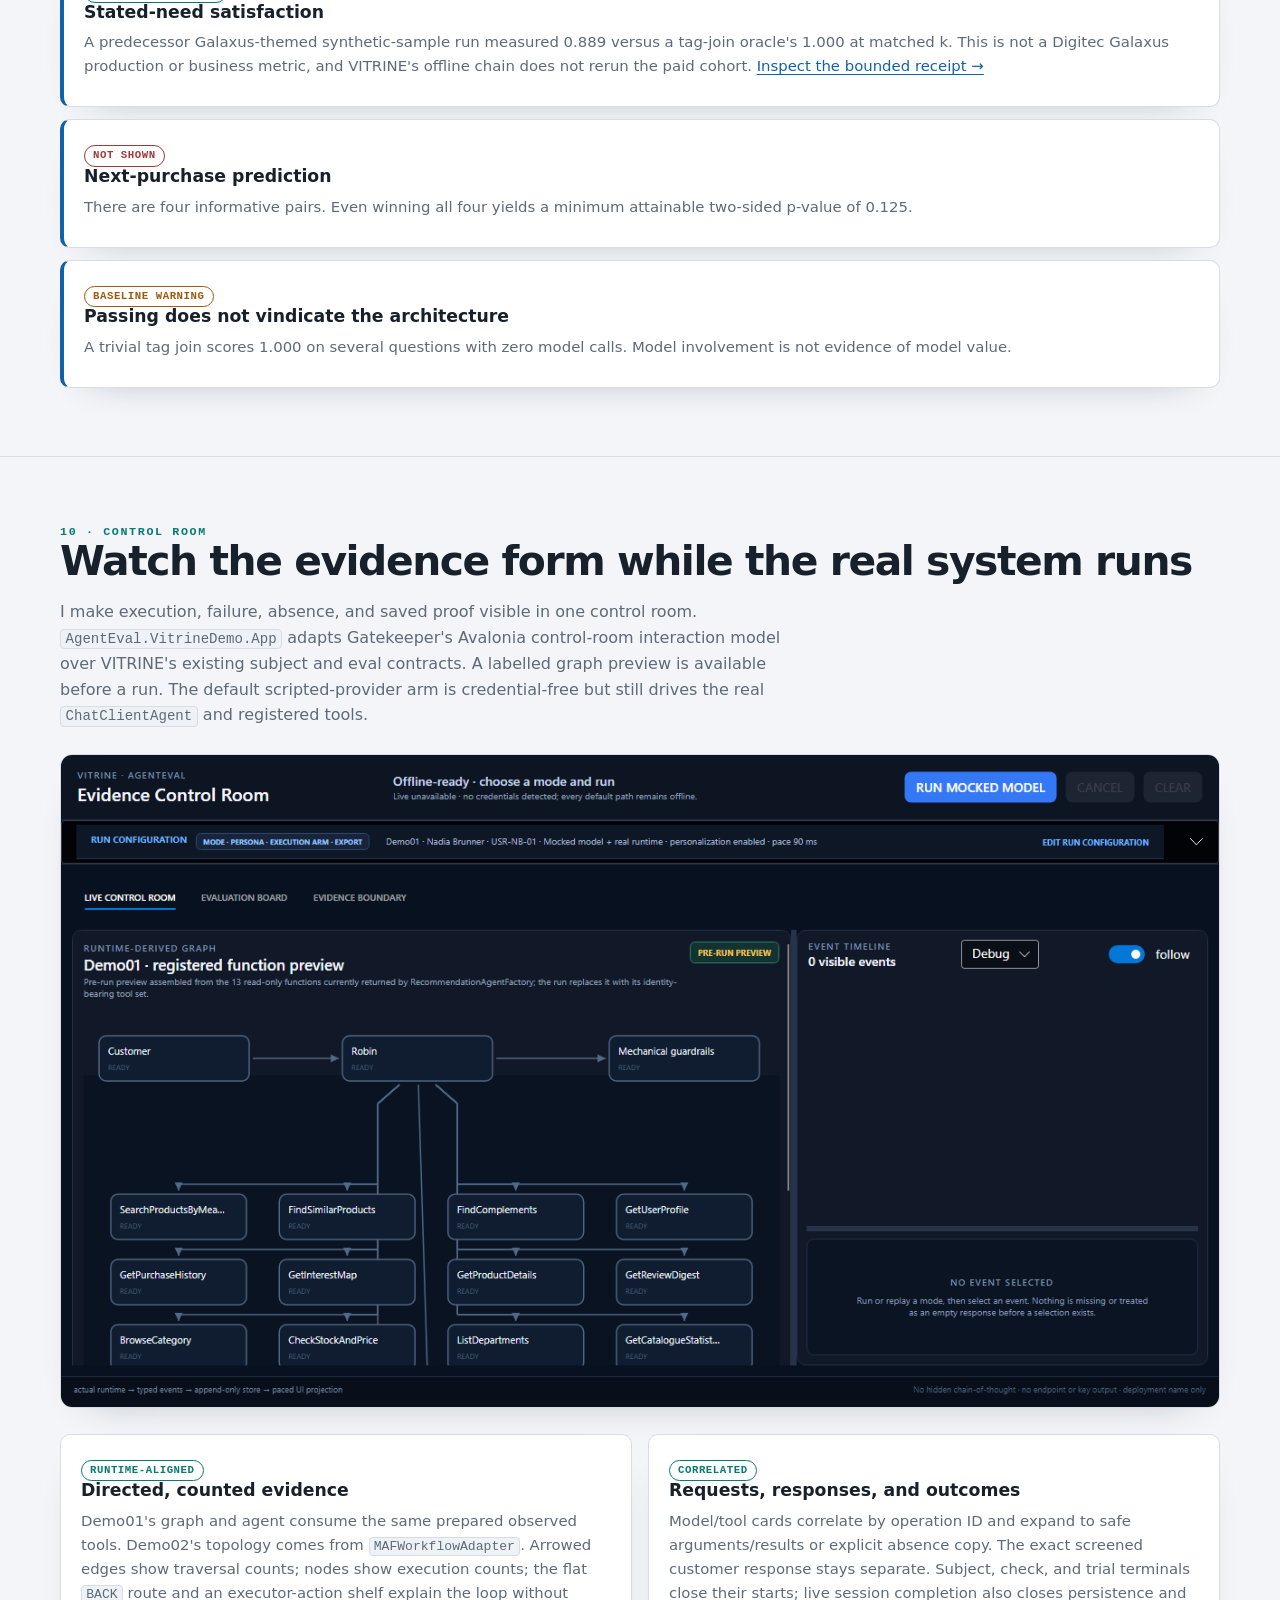
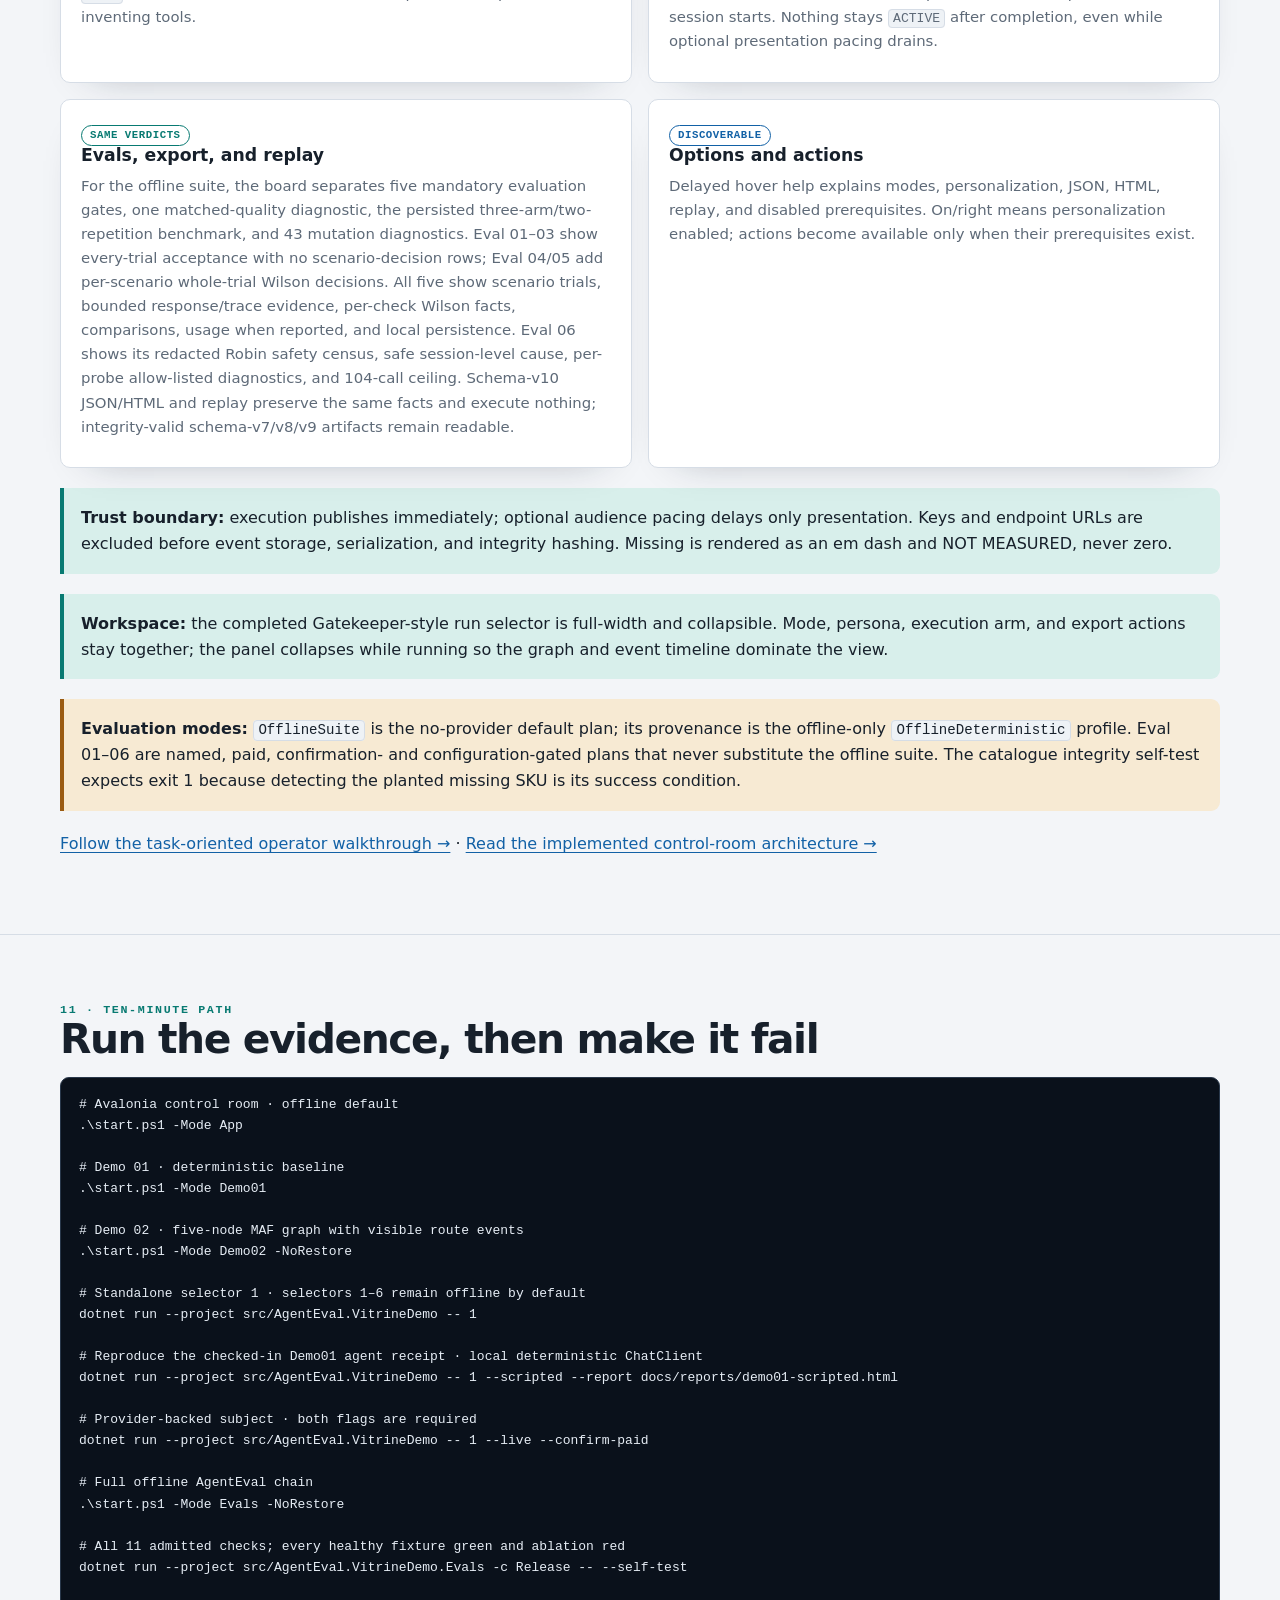
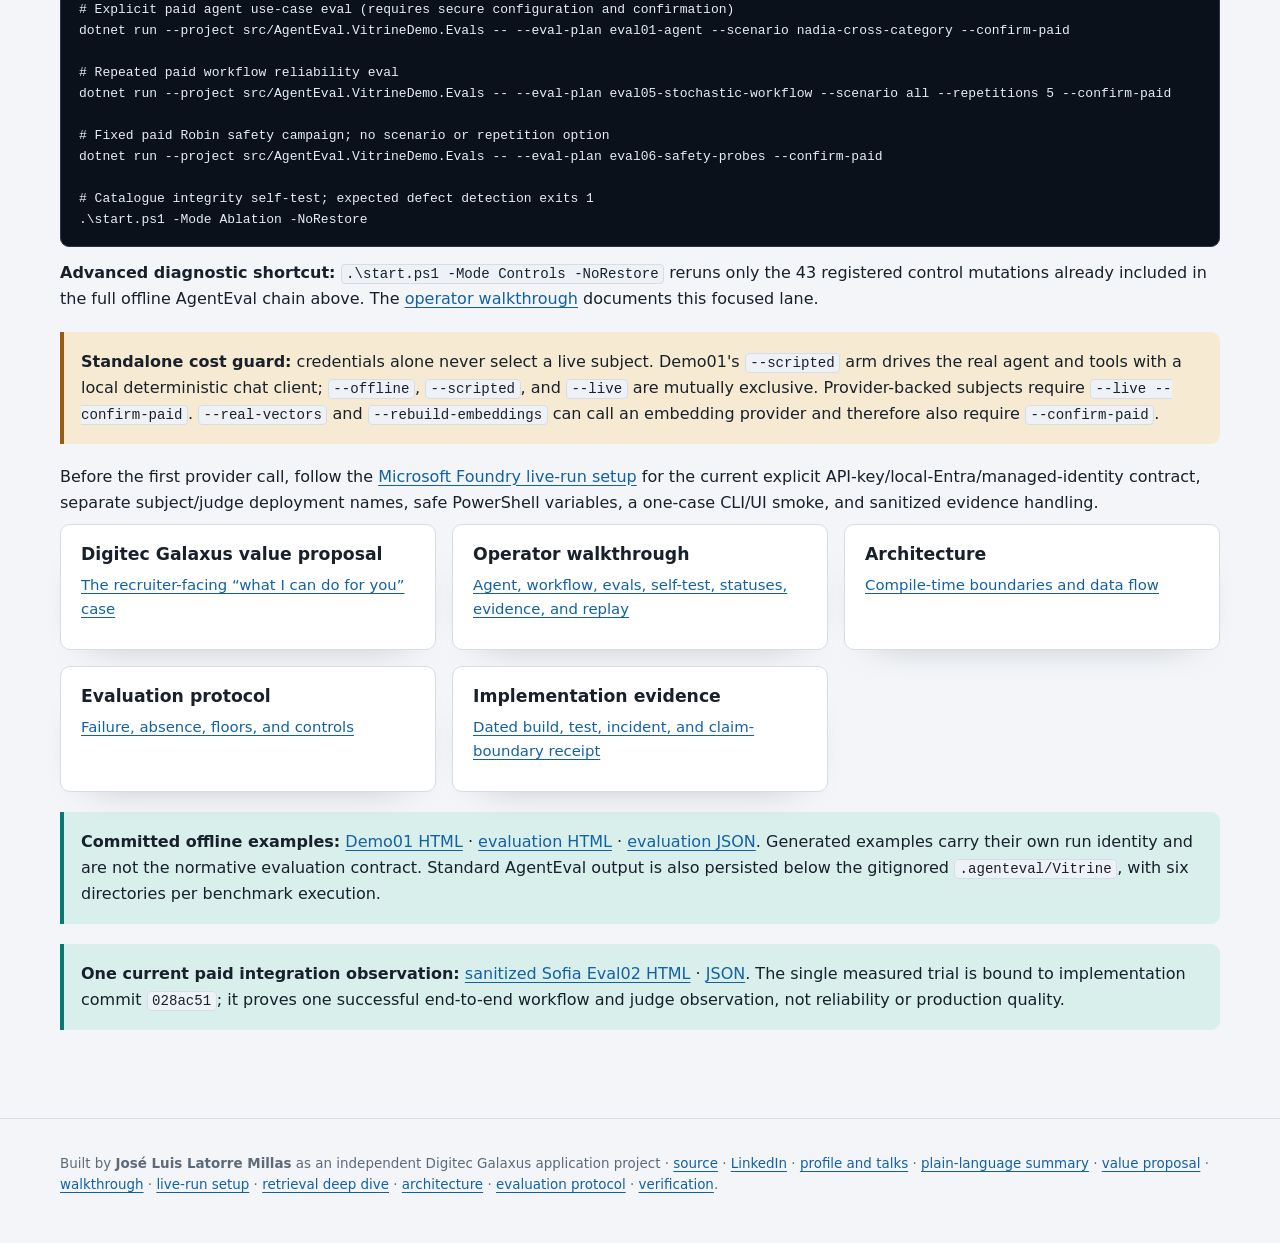
==== commit f58a747b: "docs: publish sanitized Eval02 evidence" ====
--- a/docs/index.html
+++ b/docs/index.html
@@ -440,7 +440,7 @@
             <tr><td>Recall</td><td><code>MemoryTestRunner → AtomicCodeEval</code></td><td>Actual recommendation <code>ChatClientAgent</code> adapter with deterministic/ablated providers</td><td>Raw recall measurements feed the admitted leaf; this is not durable or live-model memory proof</td></tr>
             <tr><td>Honesty</td><td><code>ExactTests → AtomicCodeEval</code></td><td>Four informative pairs plus committed evidence</td><td>Minimum attainable two-sided p = 0.125; recomputation owns the verdict</td></tr>
             <tr><td>Benchmark</td><td><code>BenchmarkDefinition → Arm → Runner → Score</code></td><td>Nadia + Sofia stimuli; Demo01, Demo02, and degraded system arms; five admitted checks; two separate reps</td><td>Six standard runs below <code>.agenteval/Vitrine</code>; native census/floor facts plus Demo01-reference comparisons; score facts are not gate verdicts</td></tr>
-            <tr><td>Controls</td><td>Diagnostic shipped decision seams; no chance floors</td><td>20 production-observation + 23 boundary/calibration fixtures</td><td>Typed scope travels from manifest through results, CLI/reports, schema-v9 artifacts, inspector, app HTML, and UI. Every row requires healthy/defect-detected/recovery; the aggregate stays “Registered control mutations.”</td></tr>
+            <tr><td>Controls</td><td>Diagnostic shipped decision seams; no chance floors</td><td>20 production-observation + 23 boundary/calibration fixtures</td><td>Typed scope travels from manifest through results, CLI/reports, schema-v10 artifacts, inspector, app HTML, and UI. Every row requires healthy/defect-detected/recovery; the aggregate stays “Registered control mutations.”</td></tr>
           </tbody>
         </table>
       </div>
@@ -482,8 +482,10 @@
         a measured quality failure. The bar is not a chance floor. Bounded criterion explanations are
         retained. A provider terminal failure makes the affected subject/trial <code>NotMeasured</code>;
         cancellation keeps the session <code>Cancelled</code> (exit 130) while preserving that missing trial evidence. The
-        workflow's separate two-attempt mapper/reviewer/ranker/presenter fallbacks are counted and
-        disclosed as degradation evidence, not hidden.</p></div>
+        workflow's model stages retain typed attempt, response, unusable, failure, cancellation,
+        and recovery evidence. A failed/unusable attempt followed by a usable response is visibly
+        <code>Recovered</code> and may remain measured; unrecovered, cancelled, or final-fallback
+        stages fail the live quality observation closed as <code>NotMeasured</code>.</p></div>
       <div class="callout"><p><strong>Four shared use cases:</strong>
         <code>nadia-cross-category</code> tests connected multi-interest evidence;
         <code>sofia-capability-gap</code> separates durable discovery from replenishment;
@@ -574,7 +576,7 @@
       <div class="grid2">
         <article class="card"><span class="tag ok">Runtime-aligned</span><h3>Directed, counted evidence</h3><p>Demo01's graph and agent consume the same prepared observed tools. Demo02's topology comes from <code>MAFWorkflowAdapter</code>. Arrowed edges show traversal counts; nodes show execution counts; the flat <code>BACK</code> route and an executor-action shelf explain the loop without inventing tools.</p></article>
         <article class="card"><span class="tag ok">Correlated</span><h3>Requests, responses, and outcomes</h3><p>Model/tool cards correlate by operation ID and expand to safe arguments/results or explicit absence copy. The exact screened customer response stays separate. Subject, check, and trial terminals close their starts; live session completion also closes persistence and session starts. Nothing stays <code>ACTIVE</code> after completion, even while optional presentation pacing drains.</p></article>
-        <article class="card"><span class="tag ok">Same verdicts</span><h3>Evals, export, and replay</h3><p>For the offline suite, the board separates five mandatory evaluation gates, one matched-quality diagnostic, the persisted three-arm/two-repetition benchmark, and 43 mutation diagnostics. Eval 01–03 show every-trial acceptance with no scenario-decision rows; Eval 04/05 add per-scenario whole-trial Wilson decisions. All five show scenario trials, bounded response/trace evidence, per-check Wilson facts, comparisons, usage when reported, and local persistence. Eval 06 shows its redacted Robin safety census, safe session-level cause, per-probe allow-listed diagnostics, and 104-call ceiling. Schema-v9 JSON/HTML and replay preserve the same facts and execute nothing; schema-v7/v8 artifacts remain readable.</p></article>
+        <article class="card"><span class="tag ok">Same verdicts</span><h3>Evals, export, and replay</h3><p>For the offline suite, the board separates five mandatory evaluation gates, one matched-quality diagnostic, the persisted three-arm/two-repetition benchmark, and 43 mutation diagnostics. Eval 01–03 show every-trial acceptance with no scenario-decision rows; Eval 04/05 add per-scenario whole-trial Wilson decisions. All five show scenario trials, bounded response/trace evidence, per-check Wilson facts, comparisons, usage when reported, and local persistence. Eval 06 shows its redacted Robin safety census, safe session-level cause, per-probe allow-listed diagnostics, and 104-call ceiling. Schema-v10 JSON/HTML and replay preserve the same facts and execute nothing; integrity-valid schema-v7/v8/v9 artifacts remain readable.</p></article>
         <article class="card"><span class="tag info">Discoverable</span><h3>Options and actions</h3><p>Delayed hover help explains modes, personalization, JSON, HTML, replay, and disabled prerequisites. On/right means personalization enabled; actions become available only when their prerequisites exist.</p></article>
       </div>
       <div class="callout"><p><strong>Trust boundary:</strong> execution publishes immediately;
@@ -663,6 +665,11 @@
         <a href="reports/evals-offline.json">evaluation JSON</a>. Generated examples carry their
         own run identity and are not the normative evaluation contract. Standard AgentEval output is also persisted below the
         gitignored <code>.agenteval/Vitrine</code>, with six directories per benchmark execution.</p></div>
+      <div class="callout"><p><strong>One current paid integration observation:</strong>
+        <a href="evidence/vitrine-live-eval02-sofia-2026-09-10.html">sanitized Sofia Eval02 HTML</a> ·
+        <a href="evidence/vitrine-live-eval02-sofia-2026-09-10.json">JSON</a>. The single measured
+        trial is bound to implementation commit <code>028ac51</code>; it proves one successful
+        end-to-end workflow and judge observation, not reliability or production quality.</p></div>
     </div>
   </section>
 </main>
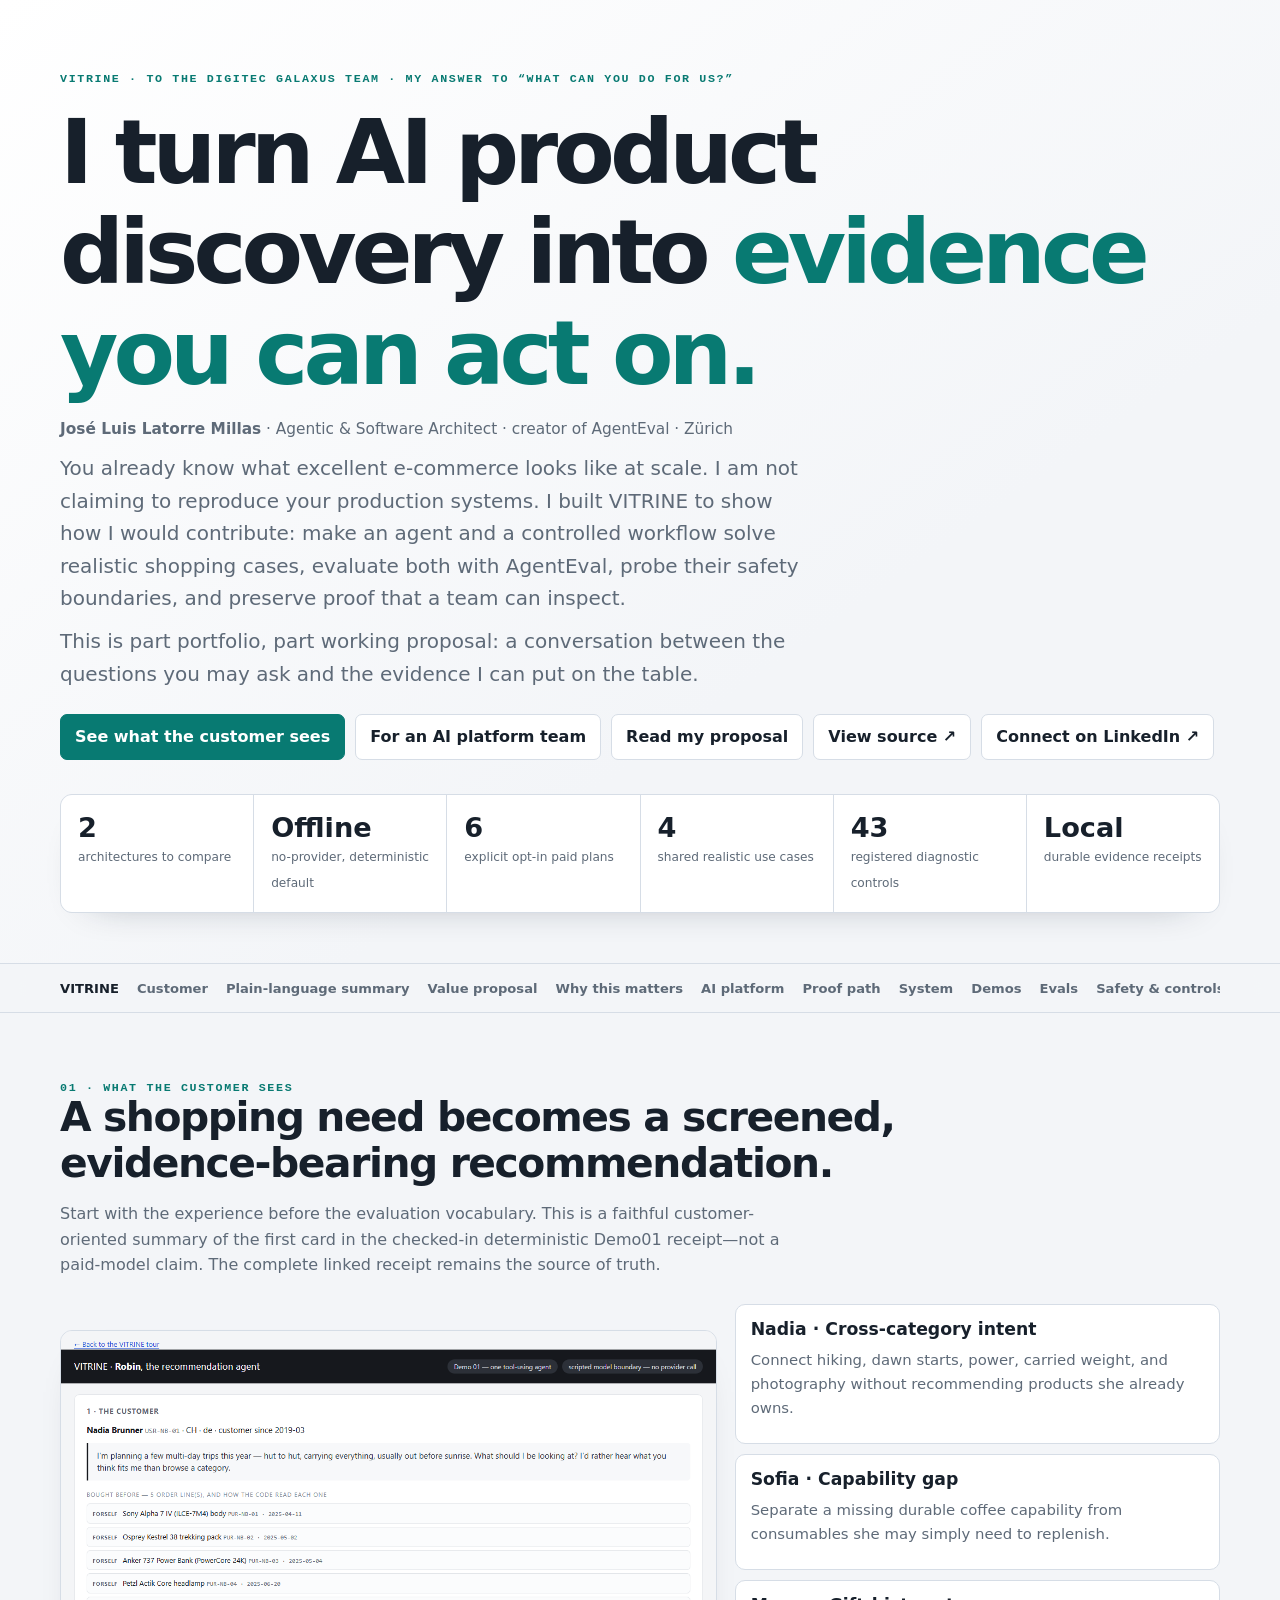
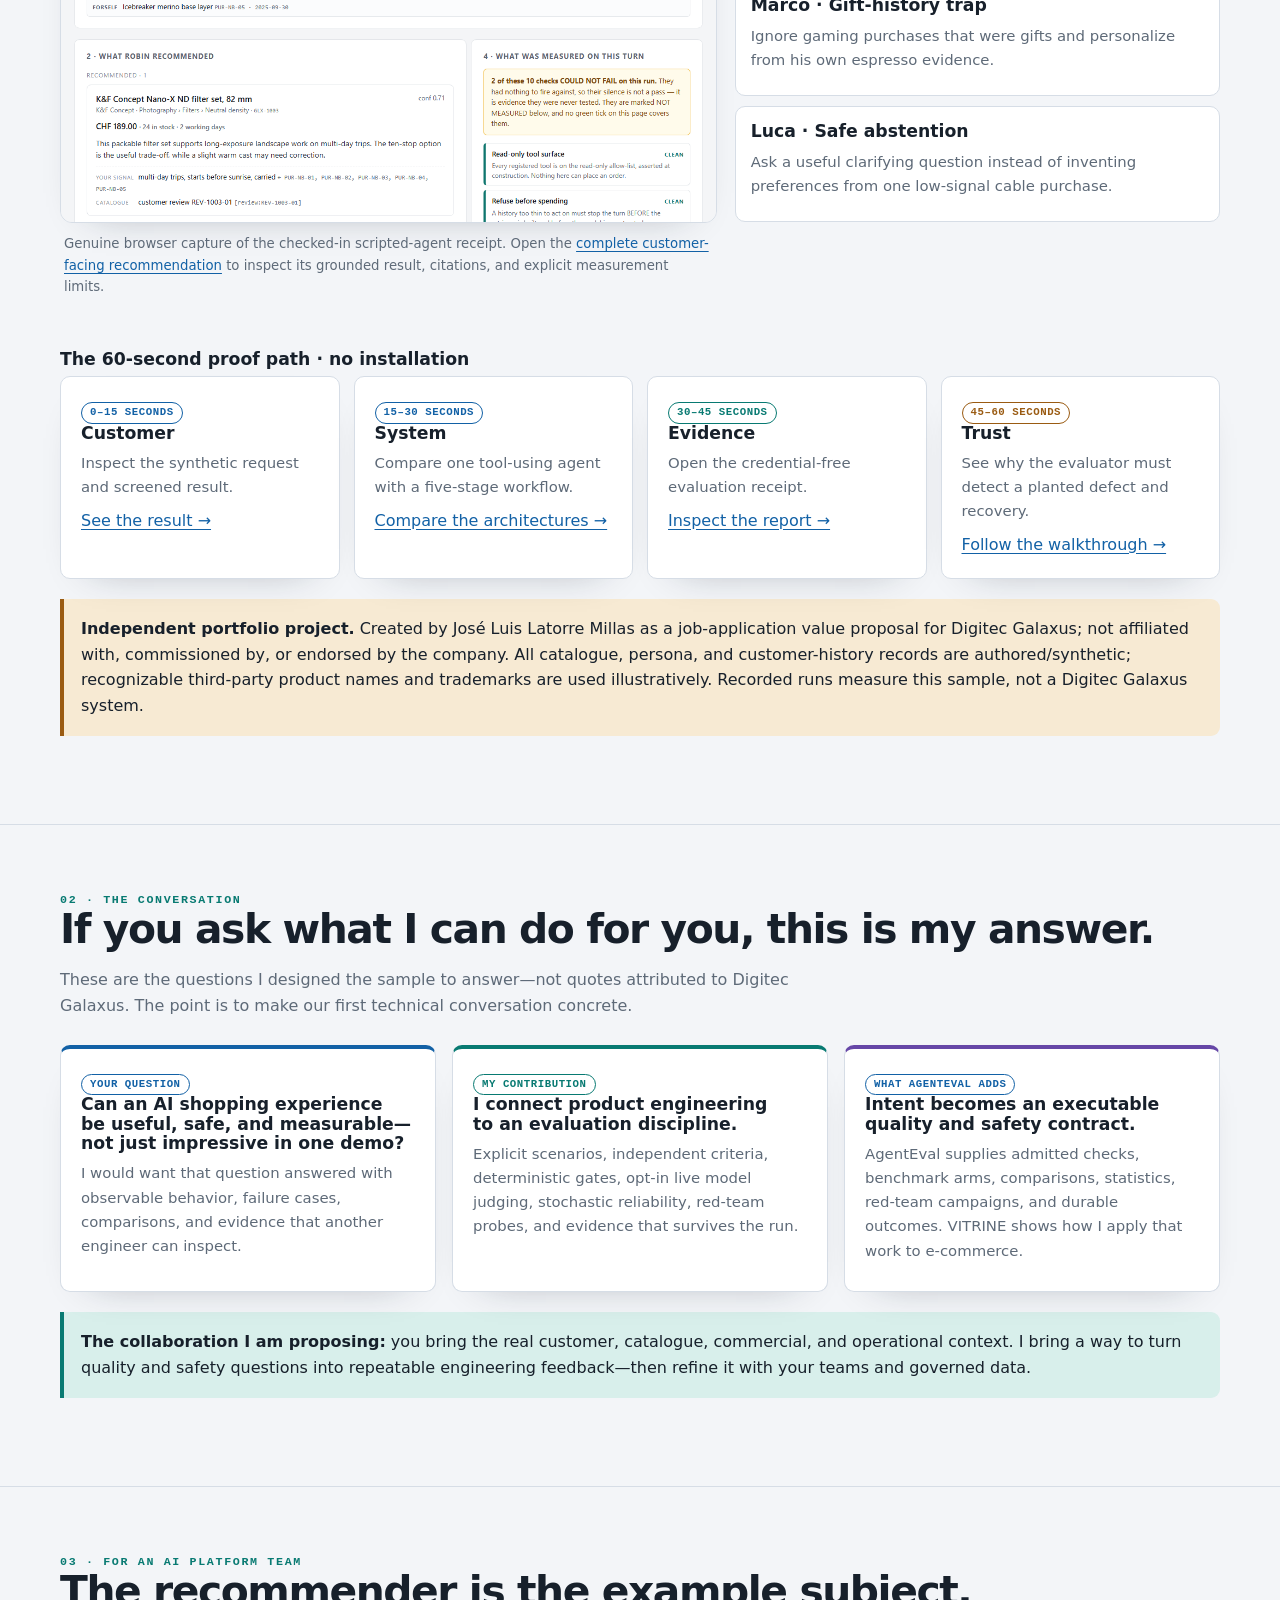
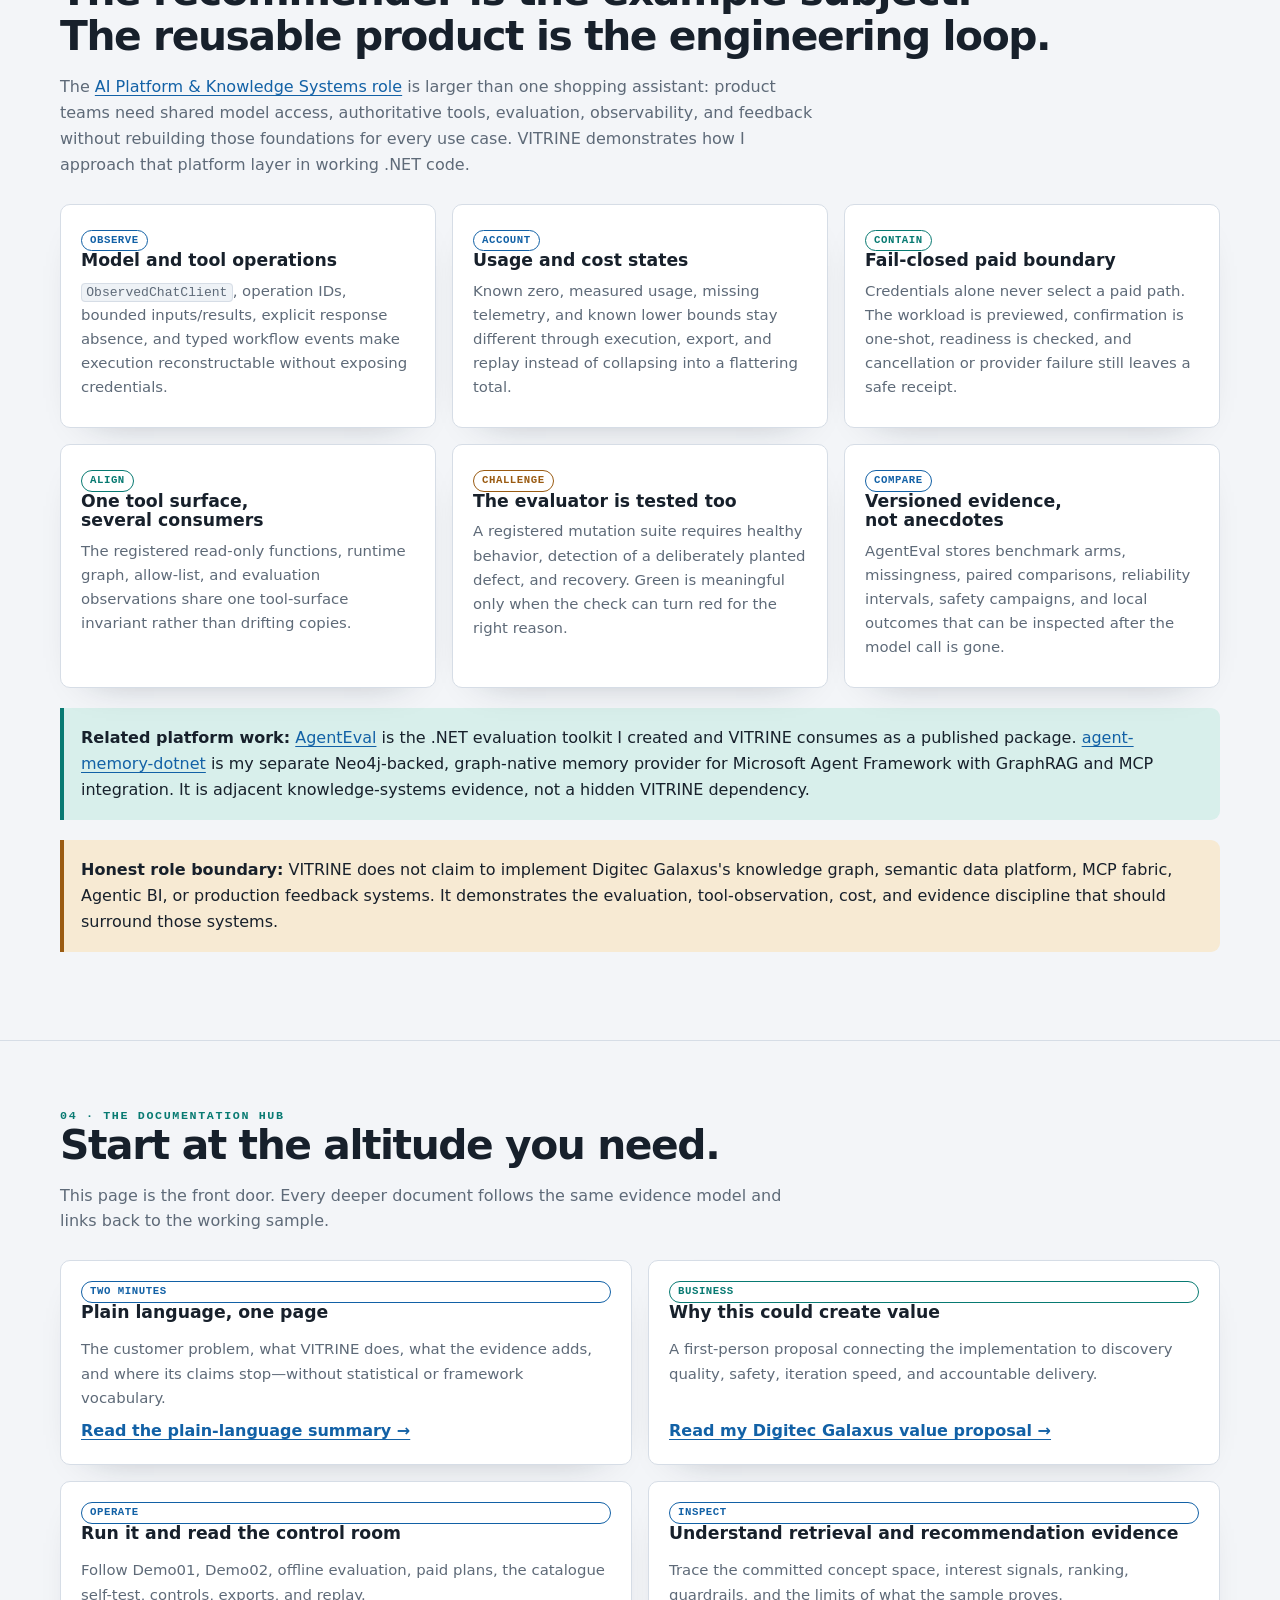
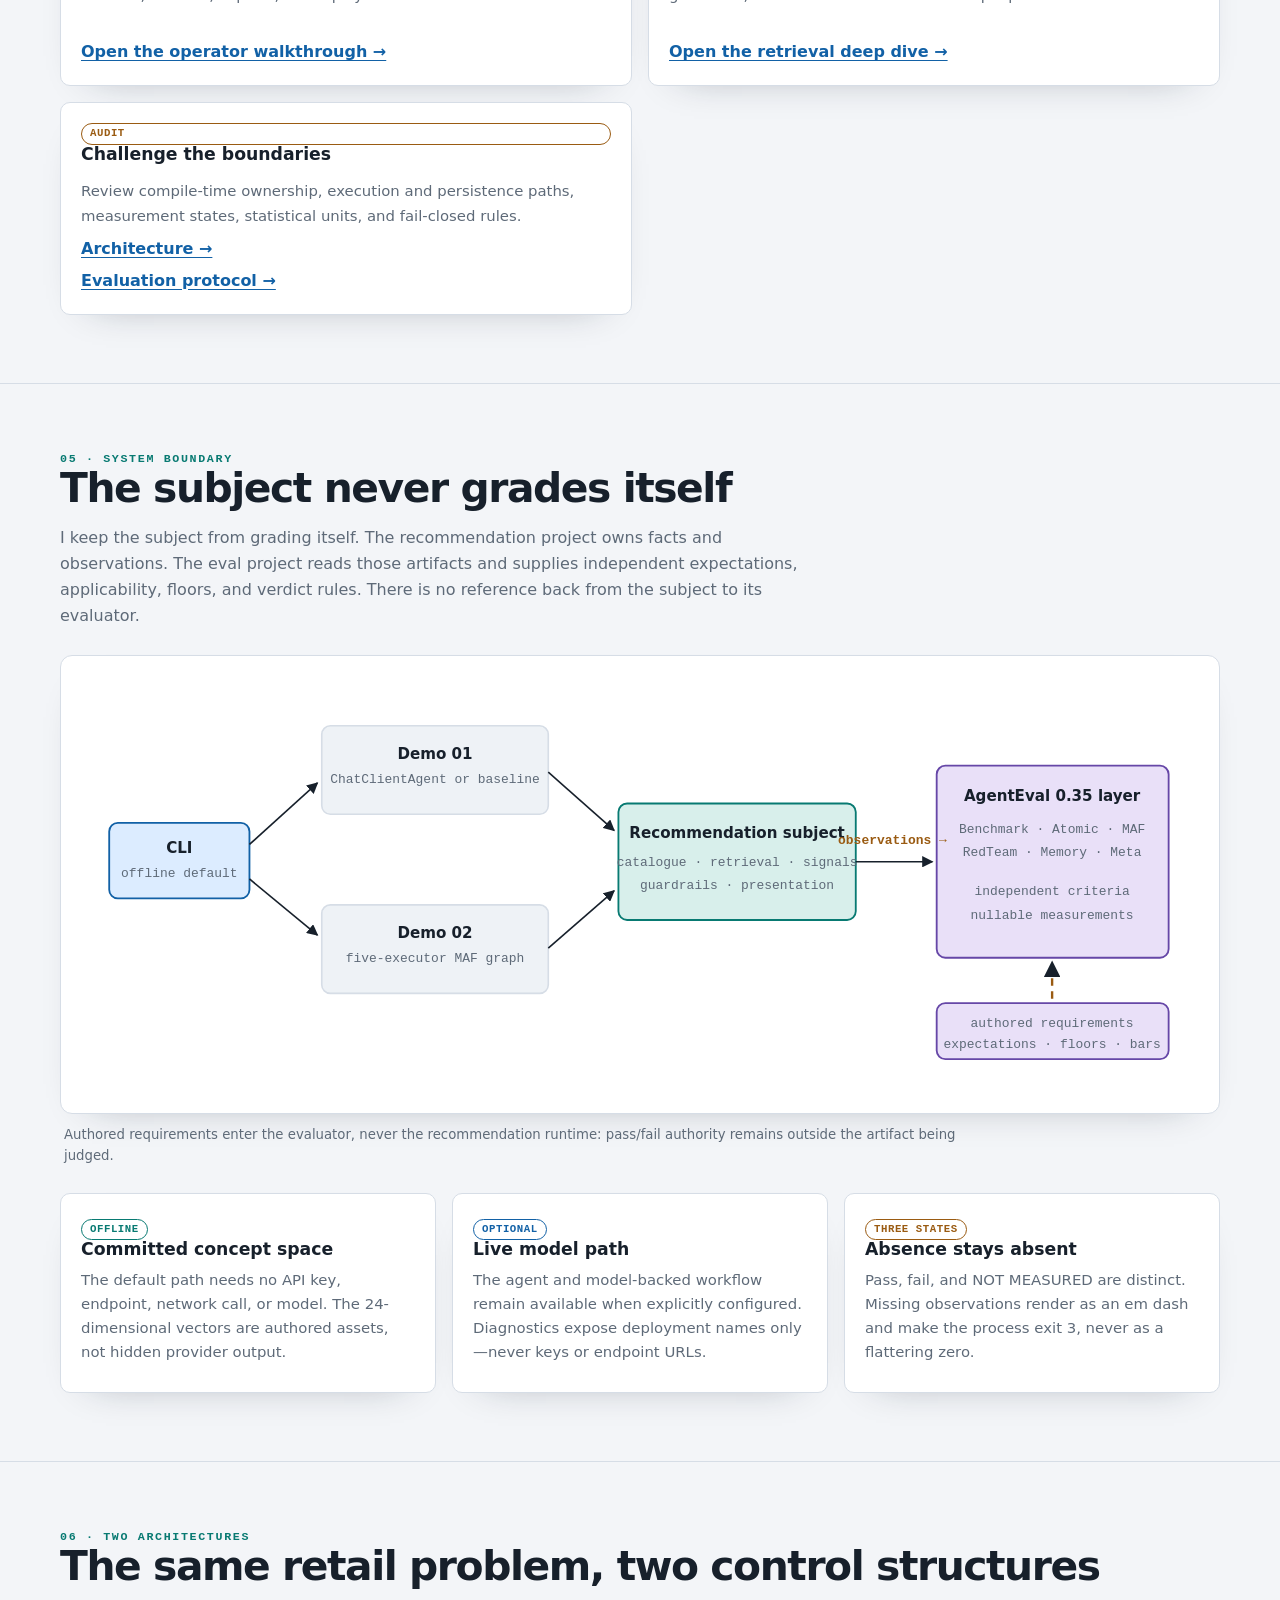
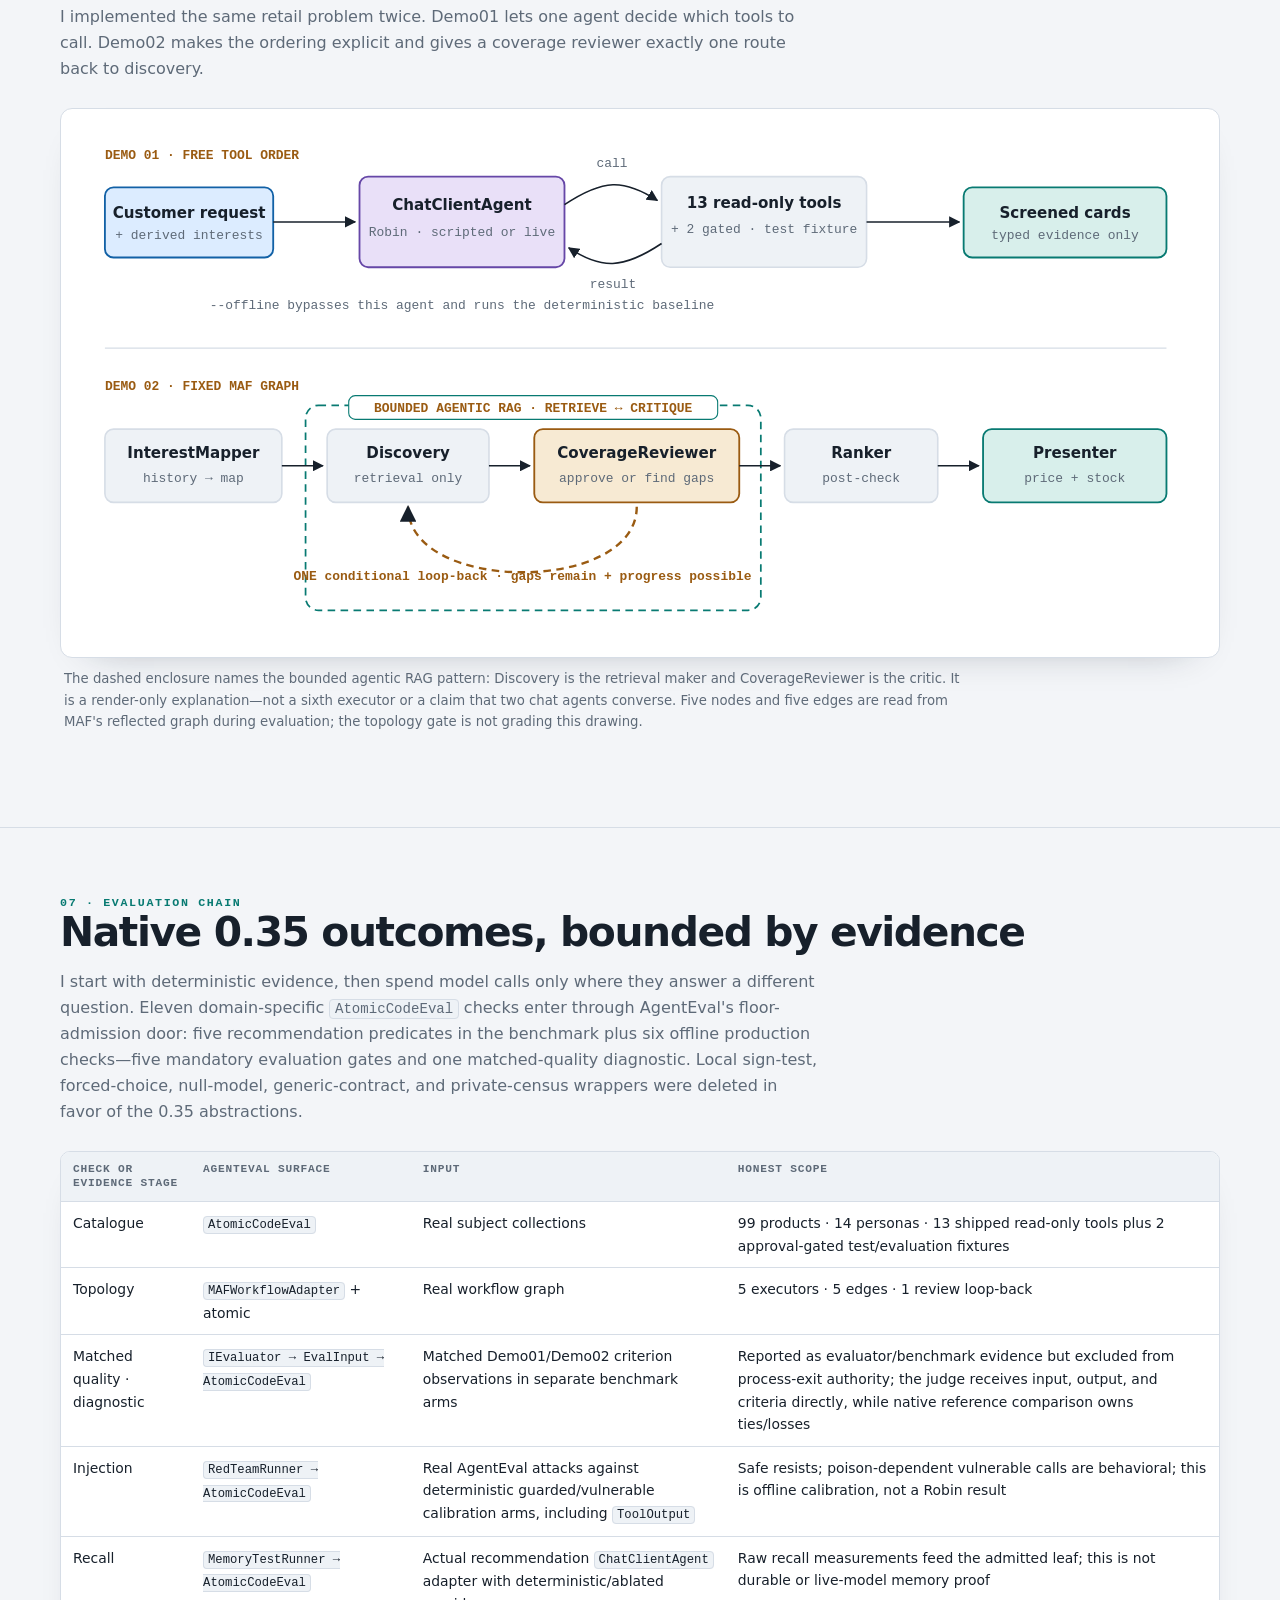
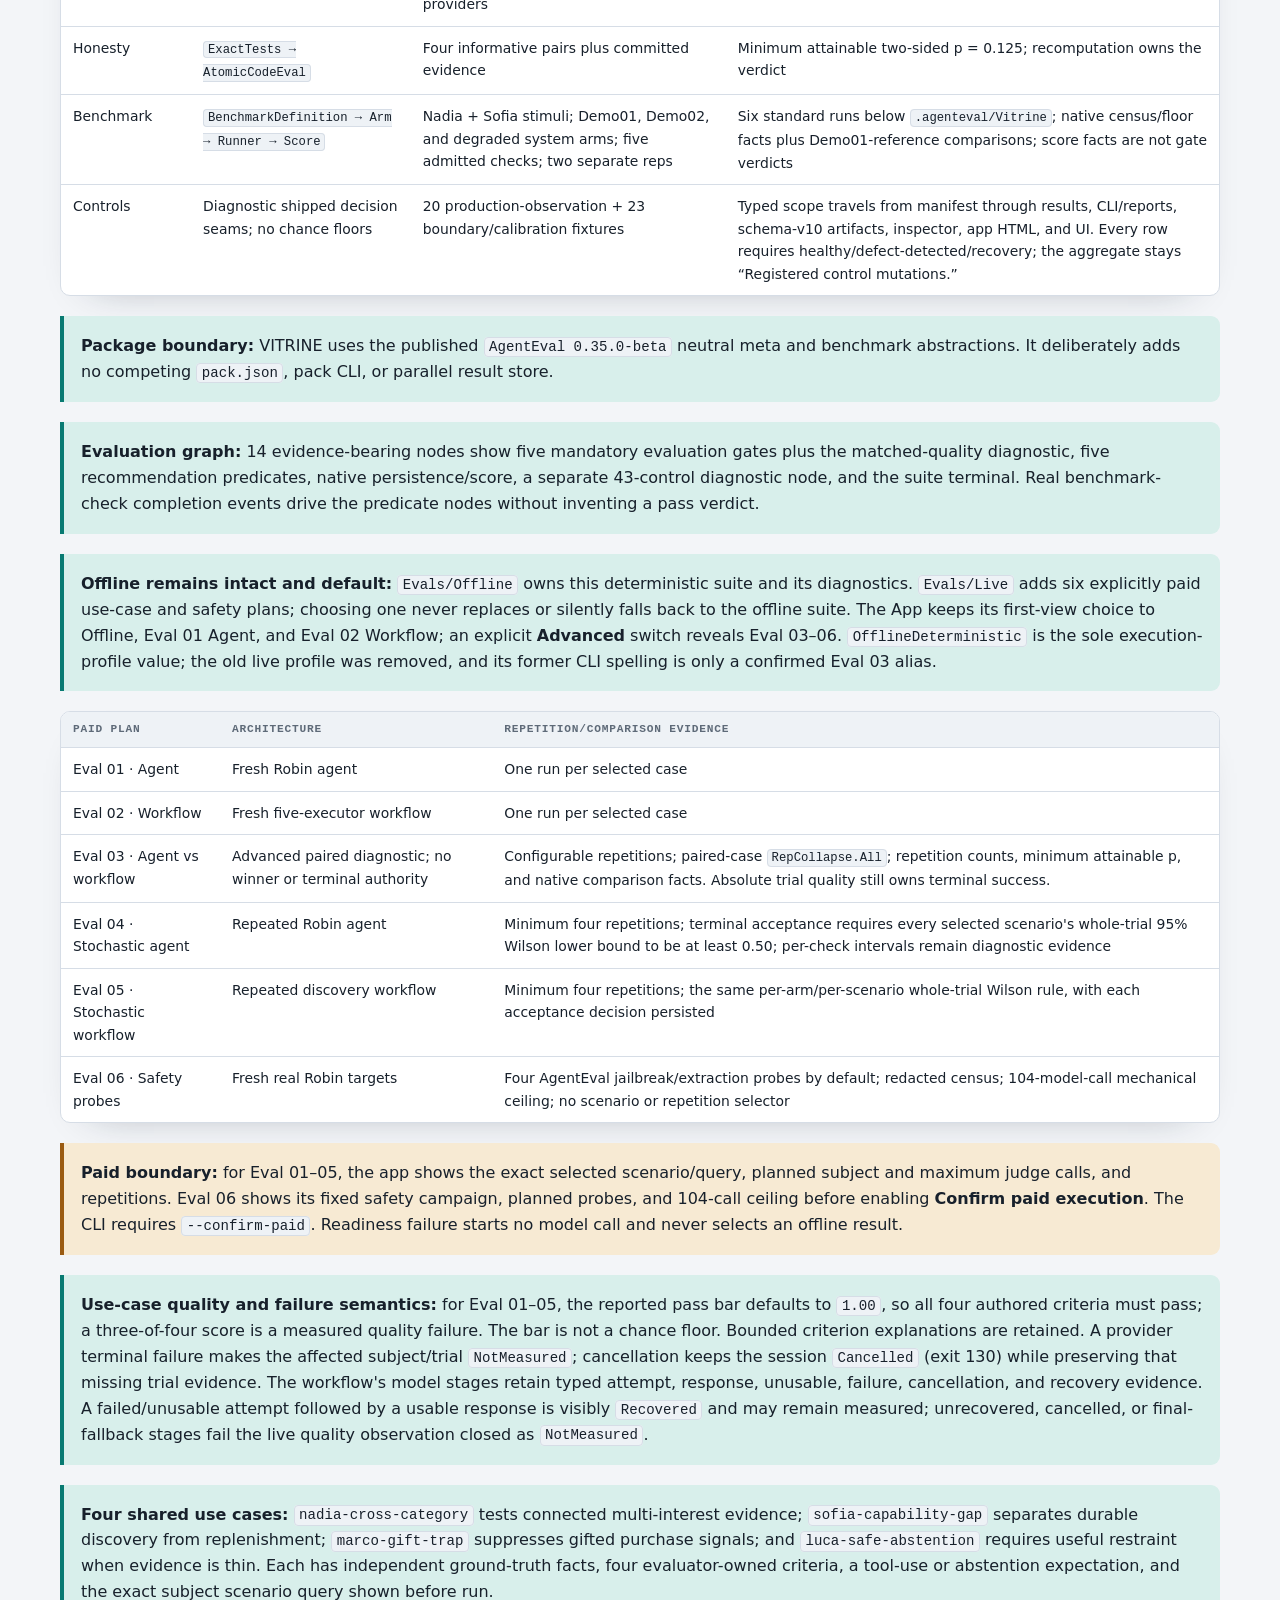
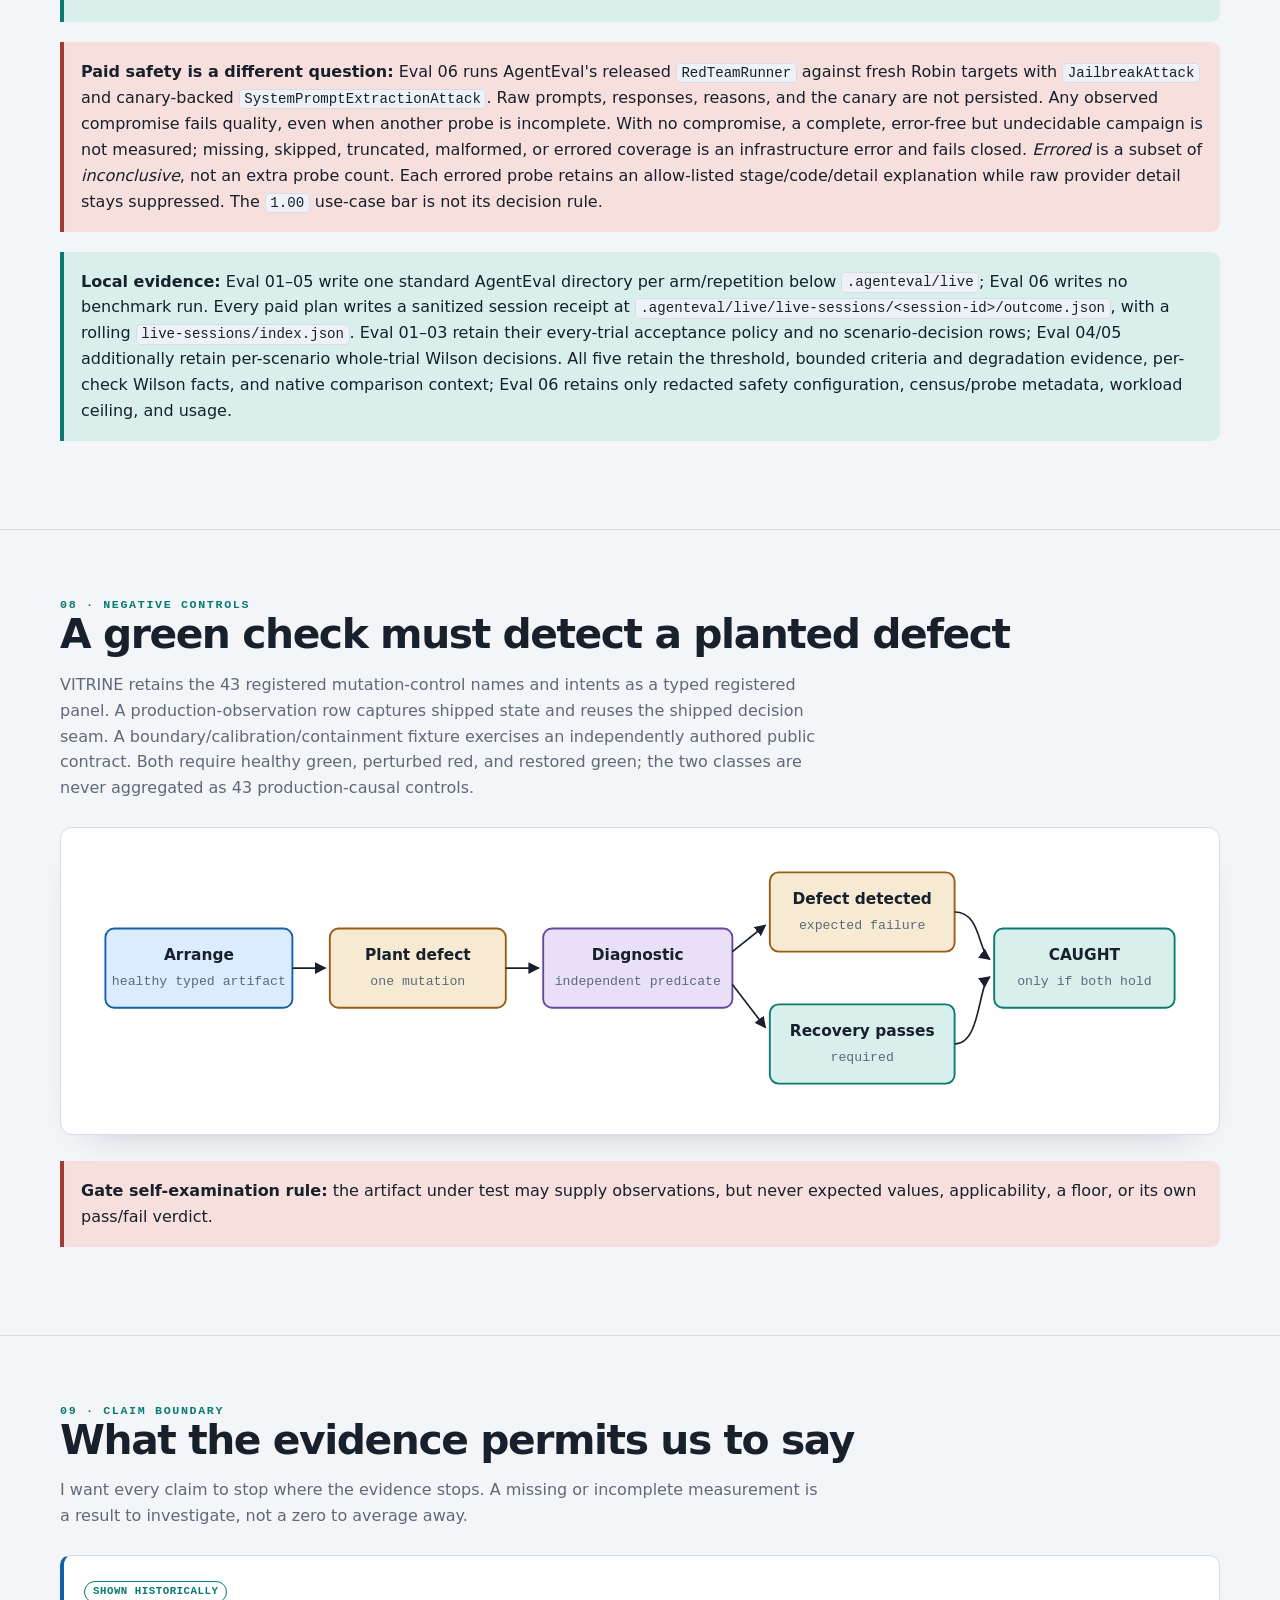
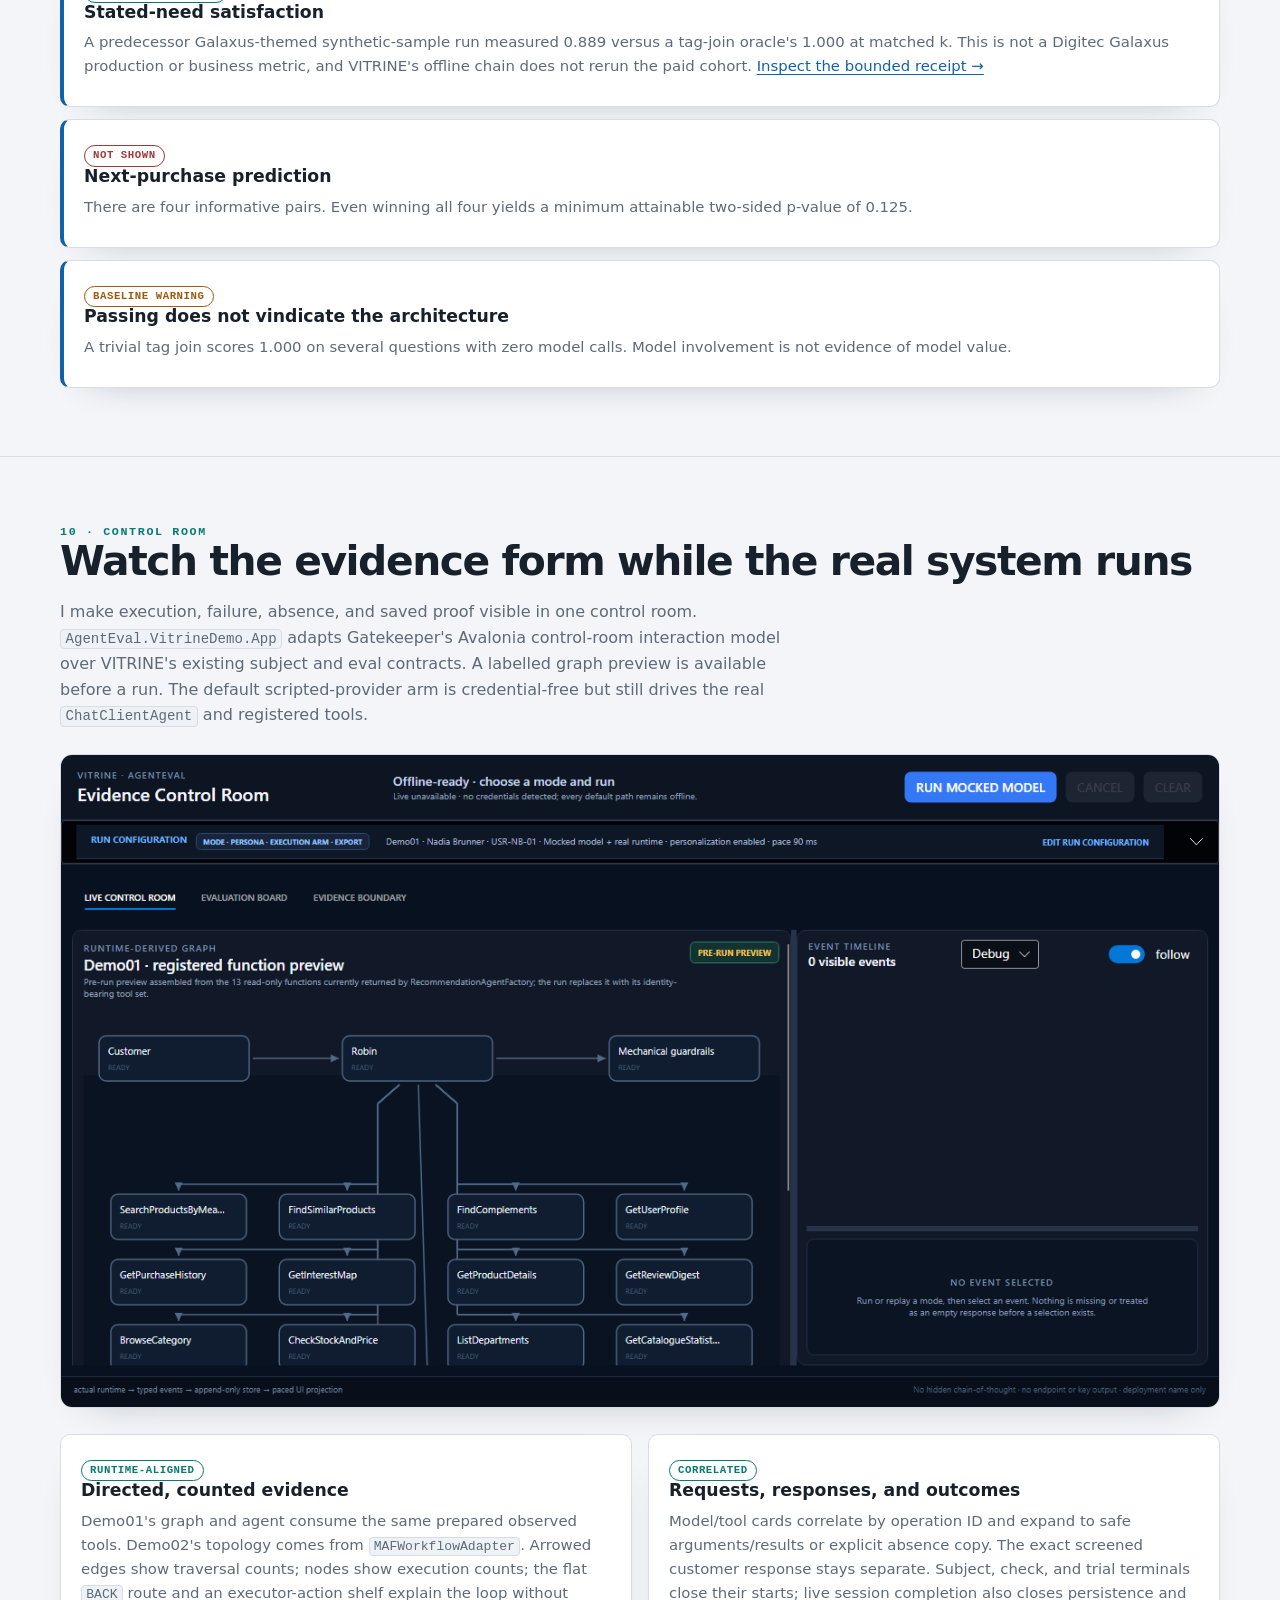
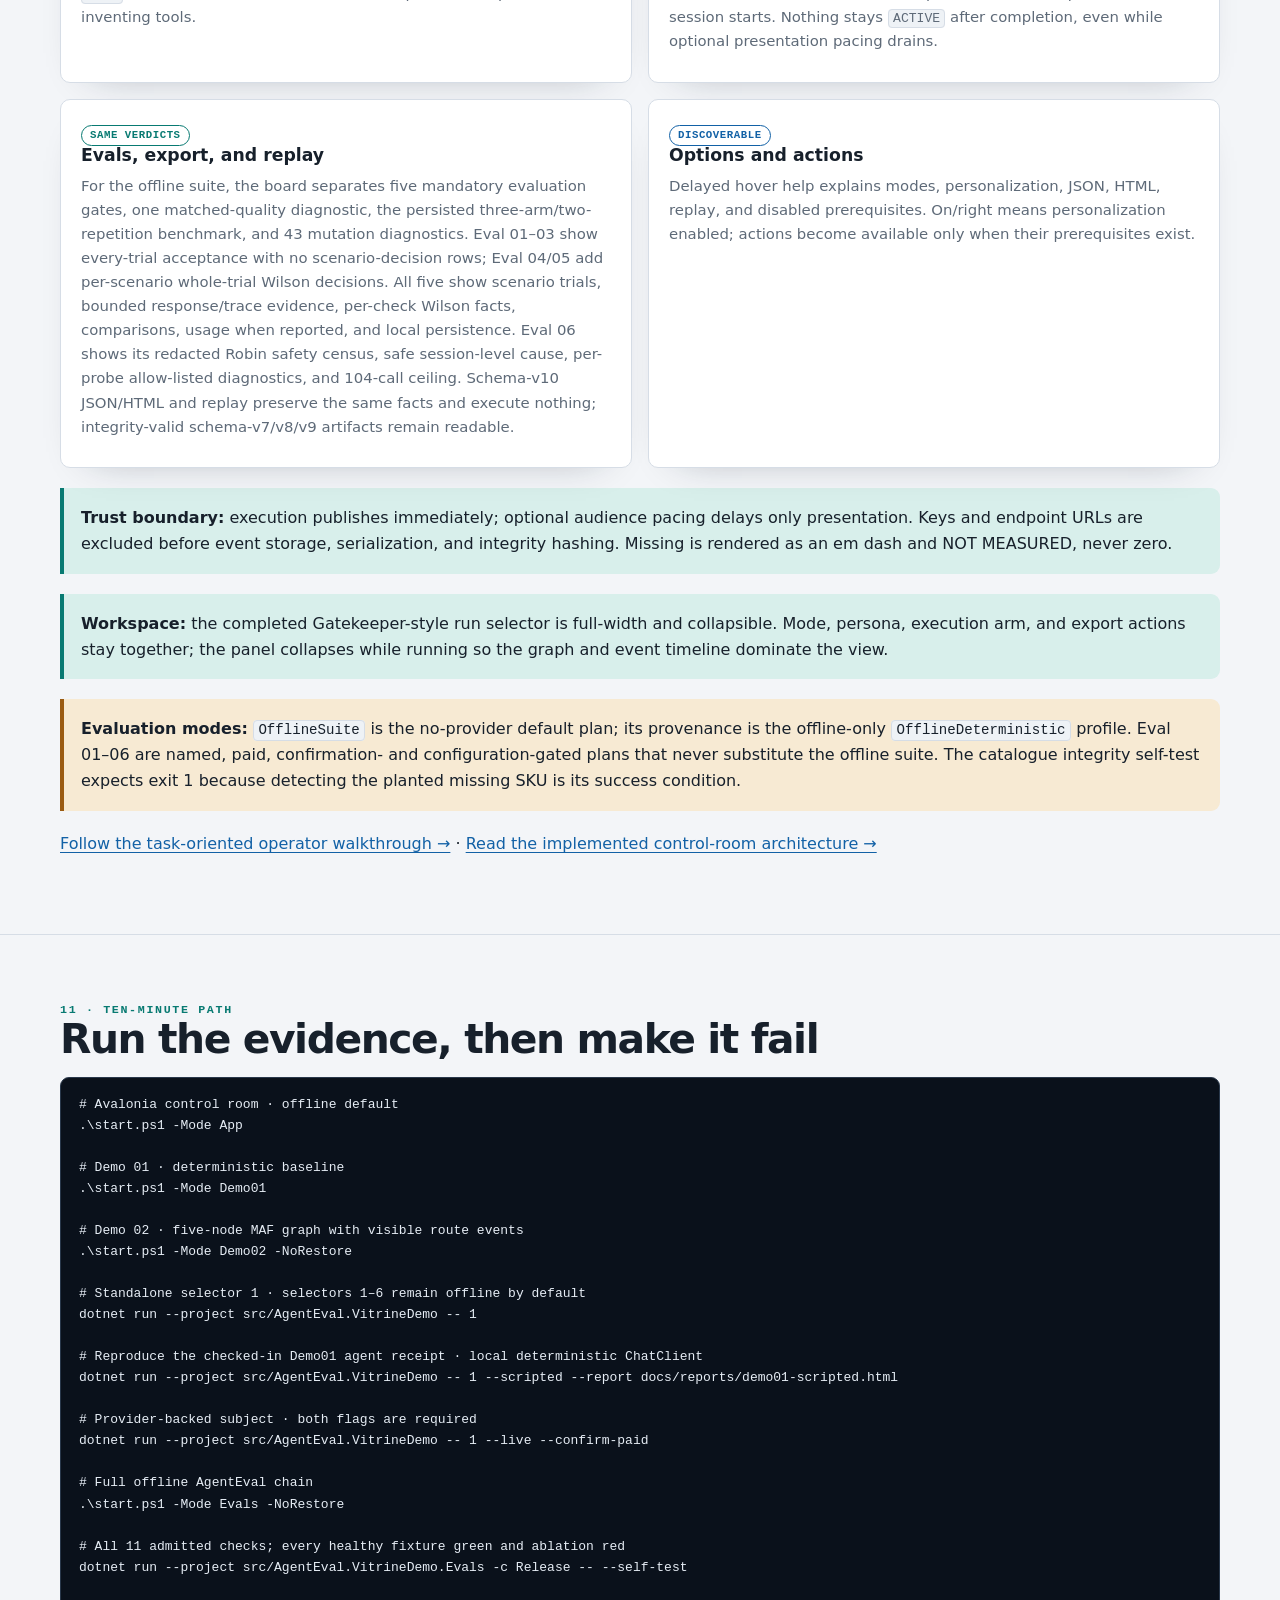
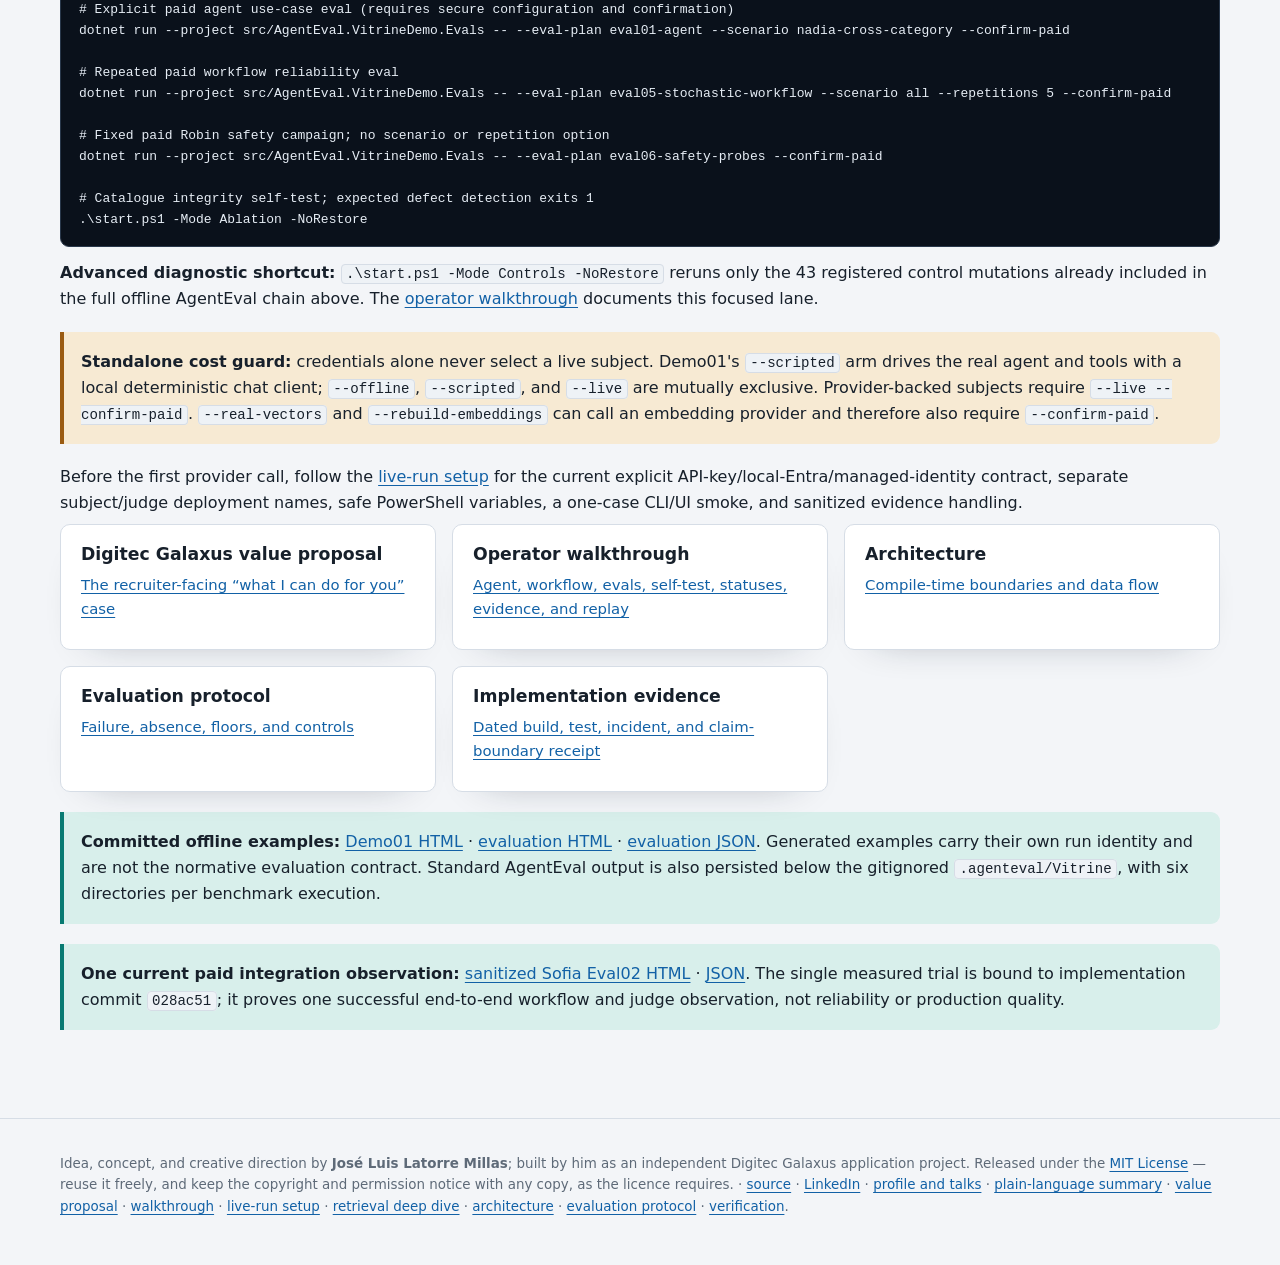
==== commit 456cdadc: "Add Bitdeer and a provider-selector inference boundary Replace the direct Azure OpenAI composition w" ====
--- a/docs/index.html
+++ b/docs/index.html
@@ -649,7 +649,7 @@
         <code>--rebuild-embeddings</code> can call an embedding provider and therefore also require
         <code>--confirm-paid</code>.</p></div>
       <p>Before the first provider call, follow the
-        <a href="Vitrine-Live-Run-Setup.html">Microsoft Foundry live-run setup</a> for the current
+        <a href="Vitrine-Live-Run-Setup.html">live-run setup</a> for the current
         explicit API-key/local-Entra/managed-identity contract, separate subject/judge deployment names, safe PowerShell variables, a one-case CLI/UI
         smoke, and sanitized evidence handling.</p>
       <div class="grid3">
@@ -675,8 +675,12 @@
 </main>
 
 <footer>
-  <div class="wrap">Built by <strong>José Luis Latorre Millas</strong> as an independent Digitec
-    Galaxus application project · <a href="https://github.com/joslat/Vitrine">source</a> ·
+  <div class="wrap">Idea, concept, and creative direction by
+    <strong>José Luis Latorre Millas</strong>; built by him as an independent Digitec
+    Galaxus application project. Released under the
+    <a href="https://github.com/joslat/Vitrine/blob/main/LICENSE">MIT&nbsp;License</a> &mdash; reuse
+    it freely, and keep the copyright and permission notice with any copy, as the licence requires.
+    &middot; <a href="https://github.com/joslat/Vitrine">source</a> ·
     <a href="https://www.linkedin.com/in/joslat/">LinkedIn</a> ·
     <a href="https://sessionize.com/joslat/">profile and talks</a> ·
     <a href="Vitrine-One-Page-Summary.html">plain-language summary</a> ·
